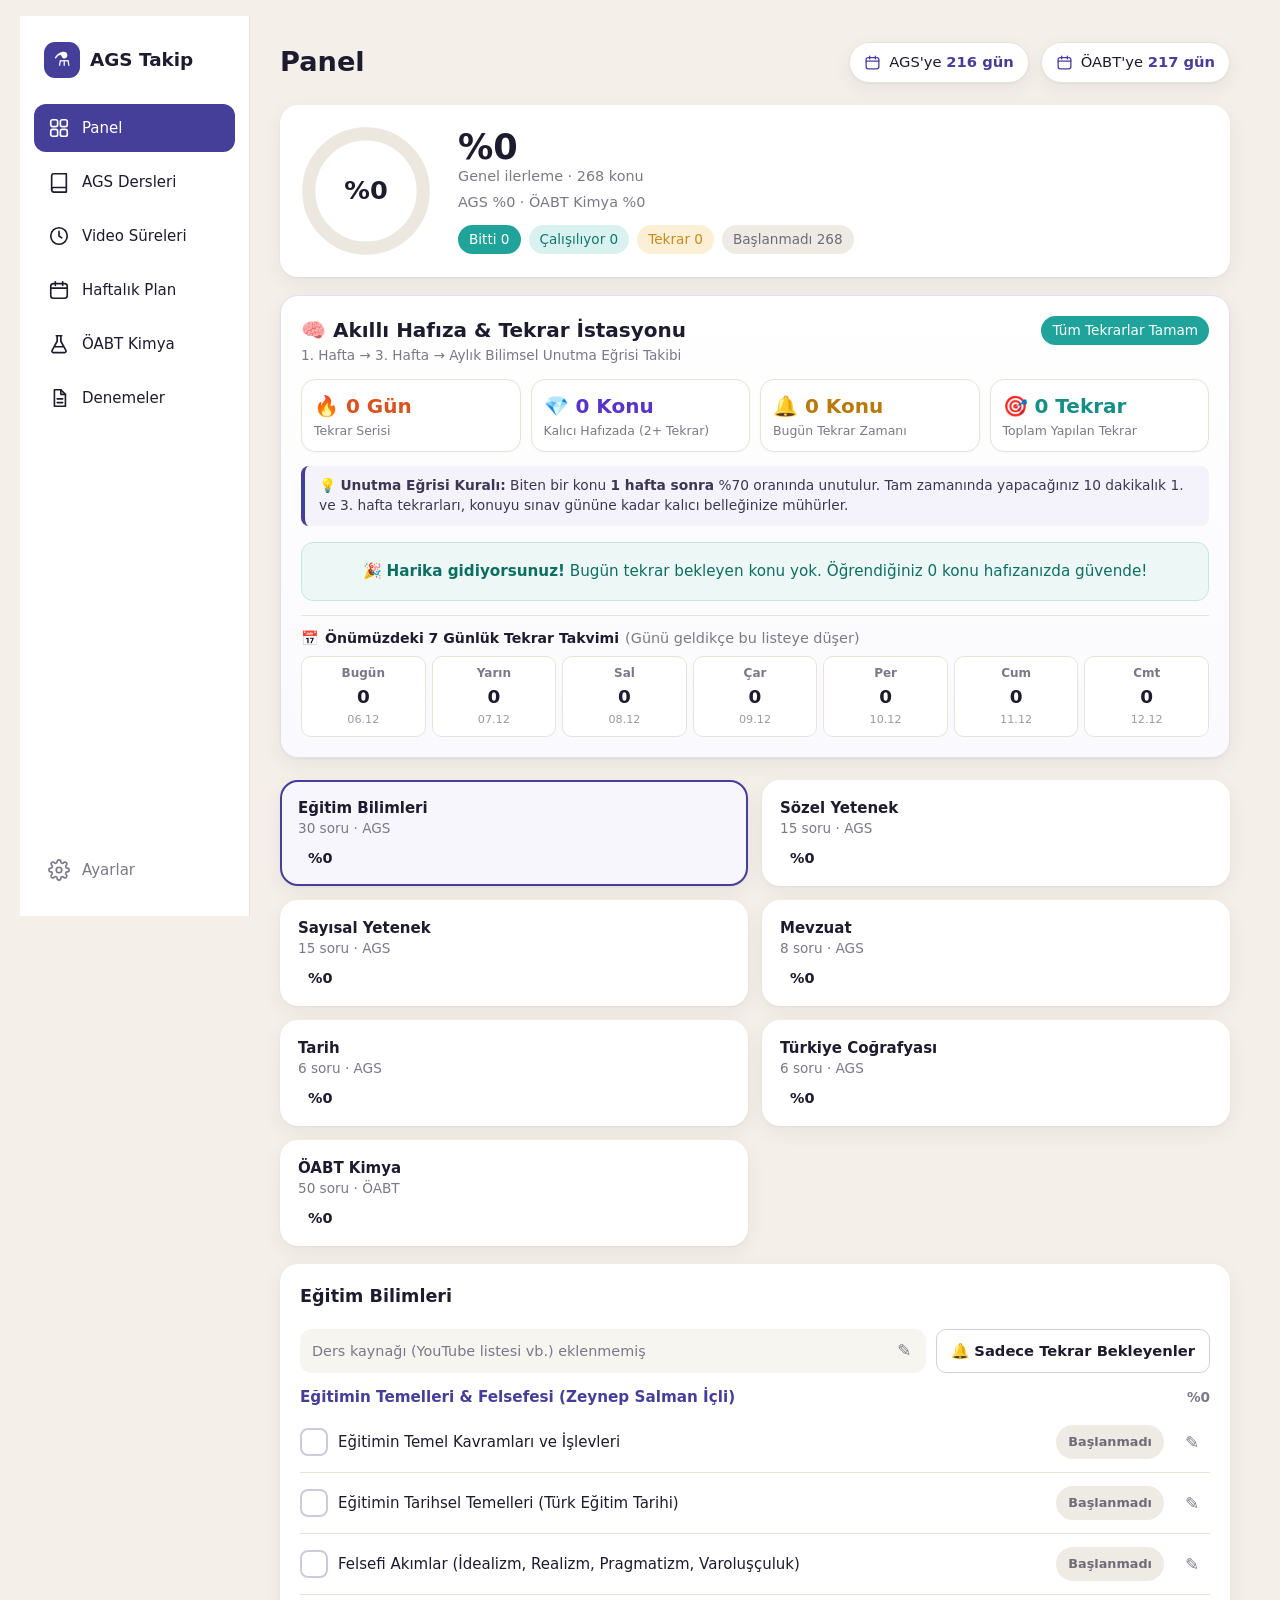
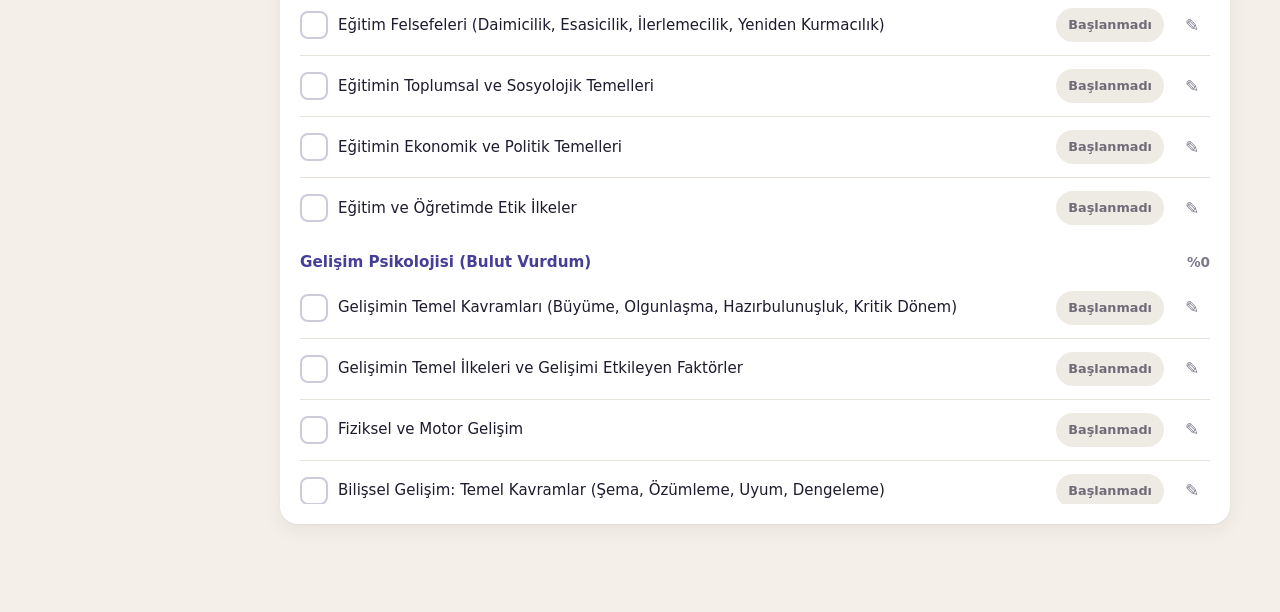
==== ags-takip-tek-dosya.html @ 36309773 "AGS & OABT Kimya Takip PWA v1.0" ====
﻿<!DOCTYPE html>
<html lang="tr">
<head>
  <meta charset="UTF-8">
  <meta name="viewport" content="width=device-width, initial-scale=1">
  <meta name="theme-color" content="#0c1017">
  <meta name="apple-mobile-web-app-capable" content="yes">
  <meta name="apple-mobile-web-app-status-bar-style" content="black-translucent">
  <meta name="apple-mobile-web-app-title" content="AGS Takip">
  <title>AGS &amp; ÖABT Kimya Takip</title>
  <link rel="manifest" href="manifest.json">
  <link rel="icon" type="image/png" sizes="192x192" href="icon-192.png">
  <link rel="apple-touch-icon" href="icon-192.png">
  <style>
:root {
  --bg: #f4efe8;
  --card: #ffffff;
  --ink: #1d1b2e;
  --muted: #7b7889;
  --line: #e8e3da;
  --indigo: #463f9a;
  --indigo-soft: #ecebf8;
  --teal: #1fa39a;
  --teal-soft: #d9f2ef;
  --amber: #c98a1b;
  --amber-soft: #fbefd5;
  --rose: #c2485a;
  --rose-soft: #f9e1e5;
  --radius: 18px;
  --shadow: 0 1px 2px rgba(40, 30, 60, .05), 0 6px 20px rgba(40, 30, 60, .06);
}

* { box-sizing: border-box; -webkit-tap-highlight-color: transparent; }
html, body { margin: 0; height: 100%; }
body {
  font-family: "Segoe UI", system-ui, -apple-system, Roboto, sans-serif;
  background: var(--bg);
  color: var(--ink);
  font-size: 16px;
  line-height: 1.4;
}
button, input, select, textarea { font: inherit; color: inherit; }
button { cursor: pointer; }
h1, h2, h3 { margin: 0; }
.muted { color: var(--muted); font-size: .9rem; }
.spacer { flex: 1; }

/* ---------- Yerleşim ---------- */
.app { display: grid; grid-template-columns: 230px minmax(0, 1fr); min-height: 100%; }
.sidebar {
  background: var(--card);
  border-right: 1px solid var(--line);
  padding: 22px 14px;
  display: flex; flex-direction: column; gap: 6px;
  position: sticky; top: 0; height: 100vh;
}
.logo { display: flex; align-items: center; gap: 10px; padding: 4px 10px 20px; font-weight: 700; font-size: 1.15rem; }
.logo-mark { width: 36px; height: 36px; display: grid; place-items: center; border-radius: 11px; background: var(--indigo); color: #fff; font-size: 1.2rem; }
#nav { display: flex; flex-direction: column; gap: 6px; flex: 1; }
.nav-item {
  display: flex; align-items: center; gap: 12px;
  min-height: 48px; padding: 0 14px;
  border: 0; border-radius: 12px; background: transparent;
  font-weight: 500; text-align: left; width: 100%;
}
.nav-item .ni { width: 22px; height: 22px; display: inline-flex; }
.nav-item svg { width: 22px; height: 22px; }
.nav-item:hover { background: #f5f3ee; }
.nav-item.active { background: var(--indigo); color: #fff; }
.settings-btn { color: var(--muted); }

main { padding: 26px 30px 40px; min-width: 0; }

.head { display: flex; align-items: center; gap: 12px; flex-wrap: wrap; margin-bottom: 22px; }
.head h1 { font-size: 1.7rem; flex: 1; min-width: 160px; }
.chip {
  display: inline-flex; align-items: center; gap: 8px;
  padding: 9px 14px; border-radius: 999px;
  background: var(--card); border: 1px solid var(--line);
  box-shadow: var(--shadow); font-size: .92rem; font-weight: 500;
}
.chip svg { width: 17px; height: 17px; color: var(--indigo); }
.chip b { color: var(--indigo); }
.chip small { color: var(--muted); font-weight: 400; }

/* ---------- Kart ve genel ---------- */
.card { background: var(--card); border-radius: var(--radius); box-shadow: var(--shadow); padding: 20px; }
.card h2 { font-size: 1.1rem; }
.bar { height: 9px; background: #ece8e0; border-radius: 99px; overflow: hidden; flex: 1; }
.bar > i { display: block; height: 100%; background: var(--teal); border-radius: 99px; transition: width .35s; }
.bar.indigo > i { background: var(--indigo); }

/* ---------- Panel ---------- */
.panel-grid { display: grid; grid-template-columns: minmax(0, 1.5fr) minmax(320px, 1fr); gap: 20px; align-items: start; }
.overall { display: flex; align-items: center; gap: 26px; flex-wrap: wrap; margin-bottom: 18px; }
.ring { position: relative; width: 132px; height: 132px; flex: none; }
.ring svg { width: 100%; height: 100%; transform: rotate(-90deg); }
.ring .t { position: absolute; inset: 0; display: grid; place-items: center; font-size: 1.6rem; font-weight: 700; }
.overall-info { flex: 1; min-width: 200px; }
.overall-info .big { font-size: 2.2rem; font-weight: 700; line-height: 1.1; }
.stats { display: flex; gap: 8px; flex-wrap: wrap; margin-top: 12px; }
.stat { padding: 5px 11px; border-radius: 99px; font-size: .85rem; font-weight: 500; }

.courses { display: grid; grid-template-columns: repeat(auto-fill, minmax(200px, 1fr)); gap: 14px; }
.course {
  text-align: left; border: 2px solid transparent; background: var(--card);
  border-radius: var(--radius); box-shadow: var(--shadow); padding: 16px; min-height: 92px;
  display: flex; flex-direction: column; gap: 10px;
}
.course.active { border-color: var(--indigo); background: #f7f6fd; }
.course .ct { font-weight: 600; }
.course .cs { color: var(--muted); font-size: .85rem; font-weight: 400; }
.course .pr { display: flex; align-items: center; gap: 10px; font-size: .9rem; font-weight: 600; }
.course.oabt .bar > i { background: var(--indigo); }

.side { position: sticky; top: 20px; max-height: calc(100vh - 40px); display: flex; flex-direction: column; }
.side .scroll { overflow: auto; margin-top: 10px; }

/* ---------- Konu listesi ---------- */
.group-title {
  display: flex; align-items: center; gap: 10px; margin: 14px 0 4px;
  font-weight: 700; color: var(--indigo); font-size: .95rem;
}
.group-title .gp { margin-left: auto; font-weight: 600; color: var(--muted); font-size: .85rem; }
.konular { list-style: none; margin: 0; padding: 0; }
.konu { border-bottom: 1px solid var(--line); padding: 4px 0; }
.konu:last-child { border-bottom: 0; }
.konu .r { display: flex; align-items: center; gap: 10px; min-height: 52px; }
.konu .kad { flex: 1; min-width: 0; font-weight: 500; }
.konu.done .kad { color: var(--muted); text-decoration: line-through; text-decoration-color: #c9c4d6; }
.chk {
  width: 28px; height: 28px; flex: none; border-radius: 8px;
  border: 2px solid #cfc9dc; background: #fff; color: #fff;
  display: grid; place-items: center; padding: 0; font-size: 1rem; line-height: 1;
}
.chk.on { background: var(--indigo); border-color: var(--indigo); }
.pill {
  border: 0; border-radius: 99px; padding: 7px 12px; font-size: .8rem; font-weight: 600;
  min-height: 34px; white-space: nowrap;
}
.s0 { background: #eeebe5; color: #6f6b78; }
.s1 { background: var(--teal-soft); color: #11776f; }
.s2 { background: var(--teal); color: #fff; }
.s3 { background: var(--amber-soft); color: var(--amber); }
.ico { border: 0; background: transparent; width: 36px; height: 36px; border-radius: 10px; color: var(--muted); font-size: 1.05rem; flex: none; }
.ico:hover, .ico.has { background: var(--indigo-soft); color: var(--indigo); }
.note { width: 100%; margin: 0 0 8px; min-height: 70px; padding: 10px 12px; border: 1px solid var(--line); border-radius: 12px; background: #fcfbf9; resize: vertical; }

.add-form { display: flex; gap: 8px; margin-top: 12px; }
.add-form input, .field input, .form input, .form select, .plan-add input {
  flex: 1; min-height: 44px; padding: 0 12px; border: 1px solid var(--line);
  border-radius: 12px; background: #fff; min-width: 0;
}

/* ---------- Butonlar ---------- */
.btn {
  min-height: 44px; padding: 0 18px; border-radius: 12px; border: 1px solid var(--line);
  background: #fff; font-weight: 600; display: inline-flex; align-items: center; justify-content: center;
}
.btn-primary { background: var(--indigo); border-color: var(--indigo); color: #fff; }
.btn-ghost { background: transparent; }
.btn-danger { color: var(--rose); border-color: var(--rose-soft); background: var(--rose-soft); }

/* ---------- Sekmeler ---------- */
.tabs { display: flex; gap: 8px; flex-wrap: wrap; margin-bottom: 18px; }
.tab {
  border: 1px solid var(--line); background: var(--card); border-radius: 99px;
  padding: 0 16px; min-height: 44px; font-weight: 600; display: inline-flex; align-items: center; gap: 8px;
}
.tab.active { background: var(--indigo); color: #fff; border-color: var(--indigo); }
.tab small { opacity: .75; font-weight: 500; }

.list-head { display: flex; align-items: center; gap: 16px; margin-bottom: 4px; flex-wrap: wrap; }
.list-head .bar { max-width: 260px; }

/* ---------- Denemeler ---------- */
.two { display: grid; grid-template-columns: minmax(280px, 380px) minmax(0, 1fr); gap: 20px; align-items: start; }
.form { display: flex; flex-direction: column; gap: 10px; }
.form label, .field { display: flex; flex-direction: column; gap: 5px; font-size: .88rem; font-weight: 600; color: #4a4659; }
.form .g3 { display: grid; grid-template-columns: repeat(3, 1fr); gap: 8px; }
.form .hint { font-size: .85rem; color: var(--muted); font-weight: 500; }
.kpis { display: grid; grid-template-columns: repeat(3, 1fr); gap: 12px; margin-bottom: 16px; }
.kpi { background: #f7f5f0; border-radius: 14px; padding: 12px 14px; }
.kpi b { display: block; font-size: 1.5rem; }
.kpi span { color: var(--muted); font-size: .82rem; }
.chart { width: 100%; height: auto; display: block; }
.tbl { width: 100%; border-collapse: collapse; margin-top: 8px; font-size: .92rem; }
.tbl th { text-align: left; color: var(--muted); font-weight: 600; font-size: .8rem; padding: 8px 6px; }
.tbl td { padding: 10px 6px; border-top: 1px solid var(--line); }
.badge { padding: 3px 9px; border-radius: 99px; font-size: .78rem; font-weight: 700; }
.badge.ags { background: var(--indigo-soft); color: var(--indigo); }
.badge.oabt { background: var(--teal-soft); color: #11776f; }
.empty { color: var(--muted); padding: 22px 0; text-align: center; }

/* ---------- Haftalık plan ---------- */
.week { display: grid; grid-template-columns: repeat(auto-fill, minmax(230px, 1fr)); gap: 14px; }
.day { display: flex; flex-direction: column; gap: 8px; min-height: 220px; }
.day.today { outline: 2px solid var(--indigo); }
.day h3 { font-size: 1rem; display: flex; align-items: center; gap: 8px; }
.day h3 small { color: var(--indigo); font-weight: 600; }
.task { display: flex; align-items: center; gap: 8px; padding: 6px 0; border-bottom: 1px solid var(--line); }
.task span { flex: 1; font-size: .93rem; min-width: 0; overflow-wrap: anywhere; }
.task.done span { color: var(--muted); text-decoration: line-through; }
.plan-add { display: flex; gap: 6px; margin-top: auto; }
.plan-add .btn { padding: 0 14px; }

/* ---------- Ayar penceresi ve bildirim ---------- */
dialog { border: 0; border-radius: 20px; padding: 24px; width: min(480px, 92vw); box-shadow: 0 20px 60px rgba(0, 0, 0, .25); }
dialog::backdrop { background: rgba(30, 25, 50, .45); }
dialog h2 { margin-bottom: 4px; }
dialog hr { border: 0; border-top: 1px solid var(--line); margin: 16px 0; }
dialog .field { margin-top: 12px; }
.row { display: flex; gap: 10px; flex-wrap: wrap; align-items: center; }
.toast { position: fixed; bottom: 24px; left: 50%; transform: translateX(-50%); background: var(--ink); color: #fff; padding: 12px 20px; border-radius: 12px; z-index: 50; }

/* ---------- Dar ekran / dikey tablet ---------- */
@media (max-width: 1100px) {
  .panel-grid { grid-template-columns: minmax(0, 1fr); }
  .side { position: static; max-height: none; }
  .two { grid-template-columns: minmax(0, 1fr); }
}
@media (max-width: 820px) {
  .app { grid-template-columns: minmax(0, 1fr); padding-bottom: 76px; }
  .sidebar {
    position: fixed; z-index: 20; inset: auto 0 0 0; height: auto; flex-direction: row;
    padding: 6px 8px; border-right: 0; border-top: 1px solid var(--line);
  }
  .logo { display: none; }
  #nav { flex-direction: row; justify-content: space-around; gap: 2px; }
  .nav-item { flex-direction: column; gap: 2px; min-height: 56px; padding: 6px 4px; font-size: .72rem; justify-content: center; text-align: center; }
  .settings-btn { width: auto; min-width: 64px; }
  main { padding: 18px 16px 30px; }
}
@media print {
  .sidebar, .settings-btn, .add-form, .plan-add, .ico { display: none !important; }
  .app { display: block; }
  body { background: #fff; }
}

/* ---------- Video linki, tekrar kartı, rozet ---------- */
.kad .sub { display: block; font-size: .78rem; font-weight: 500; color: var(--amber); margin-top: 1px; }
.konu.done .kad .sub { text-decoration: none; }
a.ico { display: inline-grid; place-items: center; text-decoration: none; }
a.ico.play { background: var(--rose-soft); color: var(--rose); font-size: .9rem; }
.linkin { width: 100%; min-height: 44px; margin: 0 0 8px; padding: 0 12px; border: 1px solid var(--line); border-radius: 12px; background: #fcfbf9; }
.kaynak { display: flex; align-items: center; gap: 8px; margin: 10px 0 2px; padding: 4px 4px 4px 12px; background: #f7f5f0; border-radius: 12px; }
.kaynak .muted, .kaynak .klink { flex: 1; min-width: 0; overflow: hidden; text-overflow: ellipsis; white-space: nowrap; }
.klink { color: var(--indigo); font-weight: 600; text-decoration: none; font-size: .92rem; }
.tekrar { margin-bottom: 18px; }
.tekrar .list-head { margin-bottom: 0; }
.tekrar .list-head h2 { flex: 1; }
.trow { display: flex; align-items: center; gap: 8px; padding: 10px 0; border-top: 1px solid var(--line); margin-top: 10px; flex-wrap: wrap; }
.tinfo { flex: 1; min-width: 180px; display: flex; flex-direction: column; }
.rozet { margin-left: auto; min-width: 22px; height: 22px; padding: 0 6px; display: inline-grid; place-items: center; border-radius: 99px; background: var(--amber); color: #fff; font-size: .75rem; font-weight: 700; }
.nav-item.active .rozet { background: #fff; color: var(--indigo); }
@media (max-width: 820px) { .rozet { position: absolute; margin: -28px 0 0 22px; } .nav-item { position: relative; } }

/* ---------- Akıllı Hafıza & Tekrar İstasyonu Stilleri ---------- */
.tekrar-istasyonu {
  margin-bottom: 22px;
  border: 1px solid #e2ddf2;
  background: linear-gradient(180deg, #ffffff 0%, #faf9fd 100%);
}
.ti-head { display: flex; align-items: flex-start; justify-content: space-between; gap: 12px; margin-bottom: 14px; flex-wrap: wrap; }
.ti-title h2 { font-size: 1.25rem; font-weight: 700; color: var(--ink); }
.ti-title .muted { font-size: .85rem; margin-top: 2px; display: block; }

.ti-kpis { display: grid; grid-template-columns: repeat(auto-fit, minmax(130px, 1fr)); gap: 10px; margin-bottom: 14px; }
.ti-kpi {
  background: #ffffff;
  border: 1px solid var(--line);
  border-radius: 14px;
  padding: 12px;
  display: flex; flex-direction: column; gap: 2px;
  box-shadow: 0 1px 3px rgba(0,0,0,.03);
}
.ti-kpi b { font-size: 1.25rem; }
.ti-kpi span { font-size: .78rem; color: var(--muted); font-weight: 500; }
.ti-kpi.fire b { color: #d9531e; }
.ti-kpi.gem b { color: #5833c9; }
.ti-kpi.bell b { color: #b87a0b; }
.ti-kpi.target b { color: #158f86; }

.ti-ipucu {
  background: #f4f2fa;
  border-left: 4px solid var(--indigo);
  padding: 10px 14px;
  border-radius: 8px;
  font-size: .86rem;
  color: #3d3754;
  line-height: 1.45;
  margin-bottom: 16px;
}

.ti-empty {
  padding: 18px 16px;
  background: #edf8f6;
  border: 1px solid #c2e8e3;
  border-radius: 12px;
  color: #0d6e64;
  font-size: .95rem;
  text-align: center;
  margin-bottom: 14px;
}

.ti-list { display: flex; flex-direction: column; gap: 8px; margin-bottom: 16px; }
.ti-item {
  display: flex; align-items: center; justify-content: space-between; gap: 14px;
  padding: 12px 14px;
  background: #fff;
  border: 1px solid #f0e6dc;
  border-left: 4px solid var(--amber);
  border-radius: 12px;
  box-shadow: 0 1px 2px rgba(0,0,0,.04);
  flex-wrap: wrap;
}
.ti-item-info { flex: 1; min-width: 200px; display: flex; flex-direction: column; gap: 3px; }
.ti-item-badge { font-size: .78rem; font-weight: 700; color: var(--amber); text-transform: uppercase; letter-spacing: .3px; }
.ti-item-name { font-size: .96rem; font-weight: 600; color: var(--ink); }
.gecikme { color: var(--rose); font-weight: 700; }
.ti-item-actions { display: flex; align-items: center; gap: 8px; }
.btn-tekrar { background: #1fa39a; border-color: #1fa39a; color: #fff; font-size: .88rem; min-height: 40px; padding: 0 16px; }
.btn-tekrar:hover { background: #178981; }

.ti-takvim-wrap { margin-top: 10px; padding-top: 12px; border-top: 1px solid var(--line); }
.ti-takvim-title { font-size: .88rem; margin-bottom: 8px; display: flex; align-items: center; gap: 6px; }
.ti-takvim { display: grid; grid-template-columns: repeat(7, 1fr); gap: 6px; }
.ti-gun {
  background: #fff; border: 1px solid var(--line); border-radius: 10px;
  padding: 8px 4px; text-align: center;
  display: flex; flex-direction: column; gap: 2px;
}
.ti-gun.has-tekrar { border-color: var(--amber); background: #fdfaf3; }
.ti-gun .g-lbl { font-size: .75rem; font-weight: 600; color: var(--muted); }
.ti-gun .g-num { font-size: 1.15rem; color: var(--ink); }
.ti-gun.has-tekrar .g-num { color: var(--amber); font-weight: 700; }
.ti-gun .g-dt { font-size: .7rem; color: #9c97a8; }

/* Filtre ve Ders Kaynak Barı */
.kaynak-bar { display: flex; align-items: center; justify-content: space-between; gap: 10px; margin: 10px 0 6px; flex-wrap: wrap; }
.kaynak-bar .kaynak { margin: 0; flex: 1; min-width: 220px; }
.btn-filter {
  min-height: 40px; padding: 0 14px; font-size: .82rem; font-weight: 600;
  border-radius: 10px; border: 1px solid #d4cde2; background: #fff; color: var(--ink);
}
.btn-filter.active { background: var(--indigo); border-color: var(--indigo); color: #fff; }

/* Konu Satırında Alarm ve Hızlı Tekrar */
.konu.tekrar-alarm {
  background: #fdfbf5;
  border-left: 3px solid var(--amber);
  padding-left: 8px;
  border-radius: 6px;
}
.chk.chk-alarm { border-color: var(--amber); color: var(--amber); font-weight: 700; }
.sub.alarm { color: #c9541a !important; font-weight: 600 !important; }
.btn-tekrar-hizli {
  min-height: 32px; padding: 0 10px; font-size: .78rem; font-weight: 700;
  background: #1fa39a; border-color: #1fa39a; color: #fff; border-radius: 8px;
  margin-right: 4px; flex: none;
}
.btn-tekrar-hizli:hover { background: #16827b; }

/* ================= Video Süreleri ve Analiz Sayfası ================= */
.sure-hero {
  background: linear-gradient(135deg, #ffffff 0%, #f7f5fe 100%);
  border: 1px solid #dfd9f2;
  margin-bottom: 20px;
  display: flex;
  flex-direction: column;
  gap: 16px;
}
.sure-hero-badge {
  display: inline-flex;
  align-items: center;
  font-size: .8rem;
  font-weight: 700;
  color: var(--indigo);
  background: var(--indigo-soft);
  padding: 4px 12px;
  border-radius: 99px;
  letter-spacing: .4px;
  margin-bottom: 6px;
}
.sure-hero h2 { font-size: 1.35rem; color: var(--ink); margin: 0 0 4px; }
.sure-ctrl-bar {
  display: flex;
  gap: 24px;
  flex-wrap: wrap;
  padding-top: 14px;
  border-top: 1px solid var(--line);
}
.ctrl-group { display: flex; flex-direction: column; gap: 8px; }
.ctrl-label { font-size: .84rem; font-weight: 700; color: var(--muted); text-transform: uppercase; letter-spacing: .4px; }
.chips-row { display: flex; gap: 6px; flex-wrap: wrap; }
.chip-btn {
  min-height: 40px;
  padding: 6px 14px;
  border-radius: 10px;
  border: 1px solid #dcd7e6;
  background: #fff;
  color: var(--ink);
  font-size: .88rem;
  font-weight: 600;
  transition: all .15s ease;
}
.chip-btn:hover { background: #f7f6fd; border-color: var(--indigo); }
.chip-btn.active {
  background: var(--indigo);
  color: #fff;
  border-color: var(--indigo);
  box-shadow: 0 2px 8px rgba(70, 63, 154, .25);
}

.sure-tabs { display: flex; gap: 8px; margin-bottom: 18px; flex-wrap: wrap; }
.tab-btn {
  min-height: 44px;
  padding: 8px 18px;
  border-radius: 12px;
  border: 1px solid #ded9e8;
  background: #fff;
  color: var(--ink);
  font-size: .92rem;
  font-weight: 600;
}
.tab-btn:hover { background: #faf8fe; }
.tab-btn.active { background: var(--indigo); color: #fff; border-color: var(--indigo); }

.sure-kpi-grid {
  display: grid;
  grid-template-columns: repeat(auto-fit, minmax(150px, 1fr));
  gap: 12px;
  margin-bottom: 22px;
}
.sure-kpi {
  background: #fff;
  border: 1px solid var(--line);
  border-radius: var(--radius);
  padding: 14px 16px;
  box-shadow: var(--shadow);
  display: flex;
  flex-direction: column;
  gap: 3px;
}
.sure-kpi .sk-val { font-size: 1.45rem; font-weight: 800; color: var(--ink); line-height: 1.1; }
.sure-kpi .sk-val small { font-size: .85rem; font-weight: 500; color: var(--muted); }
.sure-kpi .sk-lbl { font-size: .78rem; font-weight: 700; color: var(--muted); text-transform: uppercase; letter-spacing: .3px; }
.sure-kpi .sk-sub { font-size: .75rem; color: #9c97a8; }
.sure-kpi.highlight { background: #f6f4fd; border: 1.5px solid var(--indigo); }
.sure-kpi.highlight .sk-val { color: var(--indigo); }
.sure-kpi.success { background: #eef8f6; border: 1.5px solid var(--teal); }
.sure-kpi.success .sk-val { color: var(--teal); }

.sure-roadmap { margin-bottom: 22px; }
.rm-head { margin-bottom: 12px; }
.rm-head h3 { font-size: 1.05rem; margin-bottom: 4px; }
.rm-flow {
  display: flex;
  align-items: center;
  gap: 6px;
  overflow-x: auto;
  padding: 6px 2px 12px;
  -webkit-overflow-scrolling: touch;
}
.rm-step {
  min-width: 125px;
  background: #faf8f5;
  border: 1px solid #e5dfd5;
  border-radius: 12px;
  padding: 10px 10px;
  text-align: center;
  display: flex;
  flex-direction: column;
  gap: 2px;
  flex: none;
}
.rm-step.highlight { border-color: var(--indigo); background: #f3f0fb; }
.rm-num { font-size: .75rem; font-weight: 800; color: var(--indigo); }
.rm-step b { font-size: .82rem; color: var(--ink); white-space: nowrap; overflow: hidden; text-overflow: ellipsis; }
.rm-step small { font-size: .72rem; color: var(--muted); }
.rm-arrow { color: #a49fb1; font-weight: 700; font-size: 1rem; flex: none; }

.sure-cards-header { margin-bottom: 12px; }
.sure-cards-header h3 { font-size: 1.15rem; margin-bottom: 2px; }
.sure-cards-grid {
  display: grid;
  grid-template-columns: repeat(auto-fill, minmax(340px, 1fr));
  gap: 16px;
  margin-bottom: 22px;
}
.sure-card {
  display: flex;
  flex-direction: column;
  gap: 12px;
  border: 1px solid var(--line);
  transition: transform .15s, box-shadow .15s;
}
.sure-card:hover { transform: translateY(-2px); box-shadow: 0 8px 24px rgba(40,30,60,.09); }
.sc-head { display: flex; align-items: flex-start; gap: 10px; }
.sc-sira {
  width: 34px; height: 34px; border-radius: 10px;
  background: var(--indigo-soft); color: var(--indigo);
  font-weight: 800; font-size: .95rem;
  display: grid; place-items: center; flex: none;
}
.sc-title-wrap { flex: 1; min-width: 0; }
.sc-title { font-weight: 700; font-size: 1.02rem; color: var(--ink); line-height: 1.25; }
.sc-hoca { font-size: .84rem; color: var(--muted); margin-top: 2px; }
.sc-soru-badge {
  font-size: .78rem; font-weight: 700;
  color: var(--amber); background: var(--amber-soft);
  padding: 4px 10px; border-radius: 99px;
  white-space: nowrap; flex: none;
}
.sc-metrics {
  display: grid;
  grid-template-columns: repeat(4, 1fr);
  gap: 6px;
  background: #f8f6f2;
  padding: 10px 8px;
  border-radius: 12px;
}
.sc-metric {
  display: flex;
  flex-direction: column;
  text-align: center;
  gap: 2px;
}
.sc-metric .sm-lbl { font-size: .7rem; font-weight: 600; color: var(--muted); }
.sc-metric .sm-val { font-size: .9rem; color: var(--ink); font-weight: 600; }
.sc-metric.highlight {
  background: #fff;
  border-radius: 8px;
  box-shadow: 0 1px 3px rgba(0,0,0,.06);
  padding: 3px 2px;
}
.sc-metric.highlight .sm-val { color: var(--indigo); font-weight: 800; }
.sc-metric .sm-sub { font-size: .68rem; color: #9c97a8; }

.sc-desc { font-size: .88rem; color: #433e54; line-height: 1.4; }
.sc-tavsiye {
  font-size: .84rem;
  color: #1a6452;
  background: #edf8f4;
  border-left: 3px solid var(--teal);
  padding: 8px 12px;
  border-radius: 8px;
  line-height: 1.35;
}
.sc-footer { display: flex; align-items: center; margin-top: auto; padding-top: 4px; }
.btn-plan-ekle {
  min-height: 38px;
  padding: 0 14px;
  font-size: .84rem;
  font-weight: 600;
  border-radius: 10px;
}

.sure-info-card {
  display: flex;
  align-items: center;
  gap: 14px;
  background: #fdfaf3;
  border: 1.5px dashed var(--amber);
  margin-top: 14px;
}
.sure-info-card.active-cta {
  background: linear-gradient(135deg, #f7f4fd 0%, #edf8f6 100%);
  border: 1.5px solid var(--indigo);
  flex-wrap: wrap;
}
.sic-icon { font-size: 2rem; flex: none; }
.sic-content { flex: 1; min-width: 240px; }
.sic-content b { font-size: .95rem; color: var(--ink); display: block; margin-bottom: 2px; }
.sic-content p { margin: 0; font-size: .88rem; }
.btn-cta-go {
  min-height: 44px;
  padding: 0 20px;
  font-weight: 700;
  font-size: .92rem;
  box-shadow: 0 4px 14px rgba(70, 63, 154, .3);
}

/* ================= Akıllı Haftalık Plan ve Dağıtıcı ================= */
.plan-header-card {
  margin-bottom: 20px;
  display: flex;
  align-items: center;
  justify-content: space-between;
  gap: 18px;
  flex-wrap: wrap;
}
.ph-info { flex: 1; min-width: 260px; display: flex; flex-direction: column; gap: 8px; }
.ph-title-row { display: flex; align-items: center; gap: 12px; }
.ph-title-row h2 { font-size: 1.3rem; margin: 0; color: var(--ink); }
.ph-badge {
  font-size: .82rem; font-weight: 700;
  color: var(--indigo); background: var(--indigo-soft);
  padding: 4px 12px; border-radius: 99px;
}
.ph-progress-row { display: flex; align-items: center; gap: 12px; }
.ph-stats { font-size: .85rem; font-weight: 600; color: var(--muted); white-space: nowrap; }
.ph-actions { display: flex; align-items: center; gap: 8px; flex-wrap: wrap; }
.btn-wizard-toggle {
  min-height: 44px;
  padding: 0 18px;
  font-weight: 700;
  font-size: .92rem;
  background: var(--indigo);
  color: #fff;
  border-radius: 12px;
  border: 1px solid var(--indigo);
  box-shadow: 0 3px 10px rgba(70, 63, 154, .25);
}
.btn-wizard-toggle:hover { background: #3c3588; }
.btn-wizard-toggle.active { background: #322b72; border-color: #322b72; }

/* Sihirbaz Kartı */
.wizard-card {
  background: linear-gradient(135deg, #ffffff 0%, #f9f8fe 100%);
  border: 1.5px solid #d4cbf2;
  box-shadow: 0 8px 24px rgba(70, 63, 154, .1);
  margin-bottom: 22px;
  display: flex;
  flex-direction: column;
  gap: 16px;
  animation: fadeIn .2s ease-out;
}
@keyframes fadeIn { from { opacity: 0; transform: translateY(-6px); } to { opacity: 1; transform: translateY(0); } }

.wiz-header { display: flex; flex-direction: column; gap: 4px; }
.wiz-badge {
  display: inline-flex; align-items: center;
  font-size: .78rem; font-weight: 800;
  color: var(--indigo); background: var(--indigo-soft);
  padding: 3px 10px; border-radius: 99px;
  width: fit-content; letter-spacing: .4px;
}
.wiz-header h3 { font-size: 1.25rem; margin: 2px 0 0; color: var(--ink); }

.wiz-section { display: flex; flex-direction: column; gap: 10px; padding-top: 10px; border-top: 1px solid var(--line); }
.wiz-step-lbl { font-size: .88rem; font-weight: 700; color: var(--ink); }
.wiz-chips { display: flex; gap: 8px; flex-wrap: wrap; }
.chip-sm { font-size: .82rem; padding: 5px 12px; min-height: 36px; }

.wiz-sub-box {
  background: #fdfdfd; border: 1px solid #e2dcee; border-radius: 12px;
  padding: 12px; display: flex; flex-direction: column; gap: 8px;
}
.wiz-sub-lbl { font-size: .8rem; font-weight: 700; color: var(--muted); }
.wiz-ders-list { display: flex; gap: 6px; flex-wrap: wrap; }

.wiz-presets { display: flex; gap: 6px; align-items: center; flex-wrap: wrap; margin-bottom: 4px; }
.btn-preset {
  min-height: 34px; padding: 0 12px; font-size: .8rem; font-weight: 600;
  border-radius: 8px; border: 1px solid #d8d3e2; background: #fff;
}
.btn-preset:hover { background: #f5f2fb; border-color: var(--indigo); }

.wiz-days-grid {
  display: grid;
  grid-template-columns: repeat(7, 1fr);
  gap: 8px;
}
@media (max-width: 900px) {
  .wiz-days-grid { grid-template-columns: repeat(auto-fit, minmax(110px, 1fr)); }
}
.wiz-day-item {
  background: #fff;
  border: 1px solid var(--line);
  border-radius: 12px;
  padding: 10px 6px;
  text-align: center;
  display: flex;
  flex-direction: column;
  align-items: center;
  gap: 4px;
}
.wiz-day-item.is-rest { background: #fbfaf8; border-style: dashed; }
.wdi-name { font-size: .78rem; font-weight: 700; color: var(--muted); }
.wdi-val { font-size: .95rem; font-weight: 800; color: var(--ink); margin: 2px 0; }
.wiz-day-item.is-rest .wdi-val { color: var(--amber); }
.wdi-stepper { display: flex; gap: 6px; }
.btn-step {
  width: 28px; height: 28px;
  border-radius: 8px;
  border: 1px solid #dcd7e6;
  background: #f7f6fa;
  font-size: .95rem; font-weight: 700;
  color: var(--ink);
  display: grid; place-items: center;
  cursor: pointer;
}
.btn-step:hover { background: var(--indigo); color: #fff; border-color: var(--indigo); }

.wiz-footer-box {
  display: flex;
  align-items: center;
  justify-content: space-between;
  gap: 16px;
  padding-top: 14px;
  border-top: 1.5px solid #d8d1ed;
  flex-wrap: wrap;
}
.wfb-summary { display: flex; gap: 14px; flex-wrap: wrap; }
.wfb-kpi {
  background: #fff; border: 1px solid var(--line);
  padding: 8px 14px; border-radius: 10px;
  display: flex; flex-direction: column; gap: 2px;
}
.wfb-kpi b { font-size: 1.15rem; color: var(--ink); }
.wfb-kpi span { font-size: .72rem; font-weight: 600; color: var(--muted); text-transform: uppercase; }
.wfb-kpi.highlight { border-color: var(--indigo); background: #f6f4fd; }
.wfb-kpi.highlight b { color: var(--indigo); }
.btn-generate {
  min-height: 48px;
  padding: 0 24px;
  font-size: .98rem;
  font-weight: 800;
  border-radius: 12px;
  box-shadow: 0 4px 16px rgba(70, 63, 154, .35);
}

/* Gün Kartları İyileştirmeleri */
.day-head { display: flex; align-items: center; justify-content: space-between; margin-bottom: 10px; }
.day-badge { font-size: .75rem; font-weight: 700; color: var(--muted); }
.today-tag {
  font-size: .7rem; font-weight: 700;
  color: var(--teal); background: var(--teal-soft);
  padding: 2px 7px; border-radius: 99px; margin-left: 4px;
}
.day-empty {
  padding: 18px 0; text-align: center; font-size: .85rem; font-style: italic;
}
.task-list { display: flex; flex-direction: column; gap: 6px; margin-bottom: 12px; }
.task {
  display: flex; align-items: flex-start; gap: 8px;
  padding: 8px 10px; border-radius: 10px;
  background: #faf8f5; border: 1px solid #ebe6dd;
}
.task.done { background: #f0f7f4; border-color: #d1ebe3; opacity: .75; }
.task.task-rest { background: #fcf9f2; border-color: #edd9b2; }
.task-text { flex: 1; font-size: .88rem; line-height: 1.35; color: var(--ink); word-break: break-word; }
.task.done .task-text { text-decoration: line-through; color: var(--muted); }
.btn-add-sm { min-height: 36px; padding: 0 12px; font-weight: 700; }

/* Tekrar Görevleri Vurgusu */
.task.task-repeat {
  background: linear-gradient(135deg, #f0fdf4 0%, #ecfdf5 100%);
  border: 1.5px solid #86efac;
  box-shadow: 0 1px 4px rgba(22, 101, 52, .08);
}
.task.task-repeat .task-text {
  font-weight: 700;
  color: #166534;
}
.ph-repeat-badge {
  font-size: .75rem; font-weight: 700; color: #166534;
  background: #dcfce7; border: 1px solid #86efac; padding: 2px 8px;
  border-radius: 99px;
}

/* Sihirbaz & Projeksiyon Eklemeleri */
.wdi-toggle {
  background: #f1f0f5; border: 1px solid #dcd7e6; color: var(--muted);
  font-size: .8rem; font-weight: 700; border-radius: 8px;
  padding: 4px 8px; cursor: pointer; transition: all .15s ease;
}
.wdi-toggle.on {
  background: var(--indigo-soft); border-color: var(--indigo); color: var(--indigo);
}
.wiz-row-split { display: grid; grid-template-columns: 1.2fr 1fr; gap: 16px; }
@media (max-width: 768px) { .wiz-row-split { grid-template-columns: 1fr; } }
.wiz-col { display: flex; flex-direction: column; gap: 8px; }

.highlight-box {
  background: #f0fdf4; border: 1.5px solid #86efac; border-radius: 12px;
  padding: 12px 14px;
}

.wiz-proj-grid {
  display: grid; grid-template-columns: repeat(4, 1fr); gap: 10px; margin-top: 4px;
}
@media (max-width: 900px) { .wiz-proj-grid { grid-template-columns: repeat(2, 1fr); } }
.wpg-card {
  background: #fff; border: 1px solid var(--line); border-radius: 12px;
  padding: 10px 12px; display: flex; flex-direction: column; gap: 3px;
}
.wpg-card.highlight { border-color: var(--indigo); background: #f6f4fd; }
.wpg-card.success { border-color: #86efac; background: #f0fdf4; }
.wpg-lbl { font-size: .72rem; font-weight: 700; color: var(--muted); text-transform: uppercase; }
.wpg-val { font-size: 1.05rem; font-weight: 800; color: var(--ink); }
.wpg-card.highlight .wpg-val { color: var(--indigo); }
.wpg-card.success .wpg-val { color: #166534; }
.wpg-sub { font-size: .72rem; color: var(--muted); }

.wiz-dayone-box {
  background: #faf9fd; border: 1px dashed #cfc7ec; border-radius: 10px;
  padding: 10px 12px; margin-top: 10px; display: flex; flex-direction: column; gap: 6px;
}
.wdb-title { font-size: .8rem; font-weight: 700; color: var(--ink); }
.wdb-list { display: flex; flex-wrap: wrap; gap: 6px; }
.wdb-chip {
  font-size: .78rem; font-weight: 600; background: #fff;
  border: 1px solid #d4cbf2; border-radius: 6px; padding: 3px 8px; color: var(--ink);
}
.wdb-chip.repeat-chip {
  background: #ecfdf5; border-color: #86efac; color: #166534; font-weight: 700;
}

/* Plan Görünüm Sekmeleri */
.plan-tab-bar {
  display: flex; gap: 8px; margin-bottom: 14px;
}
.plan-tab-btn {
  min-height: 40px; padding: 0 16px; font-size: .88rem; font-weight: 700;
  border-radius: 10px; border: 1px solid var(--line); background: #fff;
  color: var(--ink); cursor: pointer; transition: all .15s ease;
}
.plan-tab-btn:hover { background: #f6f5fa; }
.plan-tab-btn.active {
  background: var(--indigo); color: #fff; border-color: var(--indigo);
  box-shadow: 0 2px 8px rgba(70, 63, 154, .25);
}

/* Aylık Yol Haritası ve Bitiş Tablosu */
.proj-full-card { display: flex; flex-direction: column; gap: 14px; margin-bottom: 20px; }
.proj-summary-kpis {
  display: grid; grid-template-columns: repeat(5, 1fr); gap: 10px;
}
@media (max-width: 900px) { .proj-summary-kpis { grid-template-columns: repeat(2, 1fr); } }
.psk-item {
  background: #fff; border: 1px solid var(--line); border-radius: 12px;
  padding: 10px 14px; display: flex; flex-direction: column; gap: 2px;
}
.psk-item.highlight { border-color: var(--indigo); background: #f6f4fd; }
.psk-item.highlight .psk-val { color: var(--indigo); }
.psk-item.success { border-color: #86efac; background: #f0fdf4; }
.psk-item.success .psk-val { color: #166534; }
.psk-lbl { font-size: .72rem; font-weight: 700; color: var(--muted); text-transform: uppercase; }
.psk-val { font-size: 1.15rem; font-weight: 800; color: var(--ink); }
.psk-item small { font-size: .72rem; color: var(--muted); }
.proj-weeks-table-wrap { overflow-x: auto; border: 1px solid var(--line); border-radius: 12px; }
.proj-table { width: 100%; border-collapse: collapse; }
.proj-table th, .proj-table td { padding: 10px 12px; text-align: left; border-bottom: 1px solid var(--line); }
.proj-table th { background: #fbfaf8; font-size: .78rem; text-transform: uppercase; color: var(--muted); }
.table-bar { display: flex; align-items: center; gap: 8px; min-width: 140px; }
.table-bar .bar { flex: 1; height: 8px; background: #e5e7eb; border-radius: 99px; overflow: hidden; }
.table-bar .bar i { display: block; height: 100%; background: var(--teal); border-radius: 99px; }
.table-bar span { font-size: .75rem; font-weight: 700; color: var(--muted); white-space: nowrap; }
.status-chip {
  display: inline-block; padding: 2px 8px; border-radius: 99px;
  font-size: .72rem; font-weight: 700; background: #f3f4f6; color: var(--ink);
}
.status-chip.now { background: #e0f2fe; color: #0369a1; border: 1px solid #bae6fd; }
.status-chip.done { background: #dcfce7; color: #166534; border: 1px solid #86efac; }
.proj-motivation-note {
  background: #fdfbf7; border-left: 4px solid var(--amber); border-radius: 0 8px 8px 0;
  padding: 10px 14px; font-size: .84rem; color: var(--ink);
}

/* 12.1" Tablet & Kütüphane Günlük Akış Çizelgesi */
.wiz-routine-card {
  background: #ffffff;
  border: 1.5px solid #dcd5ee;
  border-radius: 14px;
  padding: 14px 16px;
  box-shadow: 0 4px 12px rgba(70, 63, 154, .06);
  display: flex;
  flex-direction: column;
  gap: 12px;
}
.wrc-header {
  display: flex;
  align-items: center;
  justify-content: space-between;
  flex-wrap: wrap;
  gap: 8px;
  border-bottom: 1px solid var(--line);
  padding-bottom: 8px;
}
.wrc-header b { font-size: .92rem; color: var(--ink); }
.wrc-pill {
  font-size: .75rem;
  font-weight: 700;
  color: var(--indigo);
  background: var(--indigo-soft);
  padding: 3px 10px;
  border-radius: 99px;
}
.wrc-timeline {
  display: grid;
  grid-template-columns: repeat(4, 1fr);
  gap: 10px;
}
@media (max-width: 900px) {
  .wrc-timeline { grid-template-columns: repeat(2, 1fr); }
}
@media (max-width: 550px) {
  .wrc-timeline { grid-template-columns: 1fr; }
}
.wrc-step {
  background: #fbfaf8;
  border: 1px solid var(--line);
  border-radius: 10px;
  padding: 10px 12px;
  display: flex;
  flex-direction: column;
  gap: 3px;
  transition: transform .15s ease;
}
.wrc-step:hover { transform: translateY(-2px); }
.wrc-t { font-size: .72rem; font-weight: 800; color: var(--muted); text-transform: uppercase; letter-spacing: .3px; }
.wrc-name { font-size: .88rem; color: var(--ink); }
.wrc-step small { font-size: .74rem; color: var(--muted); }
.wrc-step.study { background: #f8f7fd; border-color: #d9d3f0; }
.wrc-step.study.oabt { background: #f0fdf4; border-color: #bbf7d0; }
.wrc-step.study.repeat { background: #fefce8; border-color: #fef08a; }
.wrc-step.break { background: #fffbeb; border-color: #fde68a; border-style: dashed; }
.wrc-step.lunch { background: #fff7ed; border-color: #fed7aa; border-style: dashed; }
.wrc-step.evening { background: #f5f3ff; border-color: #ddd6fe; }

/* Gün Rutin Molası Hatırlatması */
.day-routine-hint {
  font-size: .74rem;
  font-weight: 600;
  color: #92400e;
  background: #fef3c7;
  border: 1px solid #fde68a;
  border-radius: 6px;
  padding: 4px 8px;
  margin-bottom: 8px;
}

/* Akşam Etüdü & Hızlandırma Seçicileri */
.evening-box {
  background: linear-gradient(135deg, #f5f3ff 0%, #ede9fe 100%);
  border: 1.5px solid #c4b5fd;
}
.wiz-aksam-chips-row {
  display: flex;
  flex-wrap: wrap;
  gap: 8px;
  margin-top: 6px;
}
.chip-aksam {
  min-height: 40px;
  font-size: .84rem;
  font-weight: 700;
  padding: 6px 14px;
}
.chip-aksam.active {
  background: #6d28d9 !important;
  border-color: #6d28d9 !important;
  color: #ffffff !important;
  box-shadow: 0 2px 8px rgba(109, 40, 217, .3);
}
.wiz-aksam-info-pill {
  font-size: .82rem;
  color: #5b21b6;
  background: #ede9fe;
  border: 1px solid #ddd6fe;
  border-radius: 8px;
  padding: 6px 12px;
  margin-top: 4px;
}
.wiz-boost-box {
  background: linear-gradient(135deg, #ecfdf5 0%, #d1fae5 100%);
  border: 1.5px solid #6ee7b7;
  border-radius: 12px;
  padding: 12px 14px;
  font-size: .88rem;
  color: #065f46;
  margin-top: 8px;
  box-shadow: 0 2px 8px rgba(16, 185, 129, .1);
}

/* Akşam Görevi & Rozetleri */
.task.task-evening {
  background: linear-gradient(135deg, #f5f3ff 0%, #ede9fe 100%);
  border: 1.5px solid #c4b5fd;
  box-shadow: 0 1px 4px rgba(109, 40, 217, .08);
}
.task.task-evening .task-text {
  font-weight: 700;
  color: #5b21b6;
}
.ph-evening-badge {
  font-size: .75rem;
  font-weight: 700;
  color: #5b21b6;
  background: #ede9fe;
  border: 1px solid #c4b5fd;
  padding: 2px 8px;
  border-radius: 99px;
}
.wdb-chip.oabt-chip {
  background: #f0fdf4;
  border-color: #86efac;
  color: #166534;
  font-weight: 700;
}
.wdb-chip.evening-chip {
  background: #f5f3ff;
  border-color: #c4b5fd;
  color: #5b21b6;
  font-weight: 700;
}
.chip-btn.chip-highlight {
  border-color: var(--indigo);
  background: #f5f3ff;
  color: var(--indigo);
  font-weight: 800;
}
.chip-btn.chip-highlight.active {
  background: var(--indigo);
  color: #fff;
}

/* ================= 12.1" Tablet Ekranı Optimizasyonları (iPad / Galaxy Tab / Redmi Pad) ================= */
@media (min-width: 768px) and (max-width: 1280px) {
  body {
    font-size: 15px;
    -webkit-tap-highlight-color: transparent;
  }
  .app {
    padding: 16px 20px 48px;
    max-width: 100%;
  }
  .nav {
    gap: 8px;
    padding: 8px 12px;
    overflow-x: auto;
  }
  .nav a {
    min-height: 46px;
    padding: 0 14px;
    font-size: .92rem;
  }
  .panel-grid {
    grid-template-columns: 1fr;
    gap: 18px;
  }
  .week {
    grid-template-columns: repeat(2, 1fr) !important;
    gap: 16px;
  }
  .wiz-days-grid {
    grid-template-columns: repeat(4, 1fr) !important;
    gap: 10px;
  }
  .wiz-proj-grid {
    grid-template-columns: repeat(2, 1fr) !important;
    gap: 12px;
  }
  .wrc-timeline {
    grid-template-columns: repeat(2, 1fr) !important;
    gap: 10px;
  }
  .proj-summary-kpis {
    grid-template-columns: repeat(3, 1fr) !important;
    gap: 12px;
  }
  .btn, .chip-btn, .plan-tab-btn {
    min-height: 44px;
    font-size: .92rem;
  }
  .task {
    padding: 10px 12px;
    font-size: .92rem;
    gap: 10px;
  }
  .task .chk {
    width: 24px;
    height: 24px;
  }
  .courses {
    grid-template-columns: repeat(2, 1fr);
  }
}




</style>
</head>
<body>
  <div class="app">
    <aside class="sidebar">
      <div class="logo"><span class="logo-mark">⚗</span><span class="logo-text">AGS Takip</span></div>
      <nav id="nav"></nav>
      <button class="nav-item settings-btn" data-a="settings"><span class="ni" id="ico-settings"></span><span>Ayarlar</span></button>
    </aside>
    <main id="main"></main>
  </div>

  <dialog id="settings">
    <h2>Ayarlar</h2>
    <p class="muted">ÖSYM 2027 sınav tarihlerini açıkladığında buraya girin.</p>
    <label class="field">AGS tarihi
      <input type="date" id="d-ags">
    </label>
    <label class="field">ÖABT tarihi
      <input type="date" id="d-oabt">
    </label>
    <hr>
    <h3>Yedekleme</h3>
    <p class="muted">İlerleme bu tabletin tarayıcısında saklanır. Tarayıcı verisi silinirse kaybolur; arada yedek alın.</p>
    <div class="row">
      <button class="btn" data-a="export">Yedeği indir</button>
      <label class="btn btn-ghost">Yedeği yükle
        <input type="file" id="import" accept="application/json,.json" hidden>
      </label>
    </div>
    <hr>
    <div class="row">
      <button class="btn btn-danger" data-a="reset">Tüm verileri sıfırla</button>
      <span class="spacer"></span>
      <button class="btn btn-primary" data-a="closeSettings">Kapat</button>
    </div>
  </dialog>

  <div id="toast" class="toast" hidden></div>

  
  <script>
/*
  KONU LİSTESİ
  ------------
  AGS konuları İndeks Akademi MEB-AGS video ders serileri (Zeynep Salman İçli, Bulut Vurdum,
  Bünyamin Atalay, Aydın Yüce, Ali Koç, Gizem Ural, Metin Şimşek, Emrah Vahap Özkaraca)
  ve ÖSYM kapsamına göre ayrıntılı alt başlıklara ayrılmıştır.
  ÖABT Kimya bölümü de ana disiplinler ve alan eğitimi olarak yapılandırılmıştır.
*/
window.DERSLER = [
  {
    id: 'eb', ad: 'Eğitim Bilimleri ve Türk Millî Eğitim Sistemi', kisa: 'Eğitim Bilimleri', soru: 30, sinav: 'ags',
    gruplar: [
      {
        ad: 'Eğitimin Temelleri & Felsefesi (Zeynep Salman İçli)',
        konular: [
          'Eğitimin Temel Kavramları ve İşlevleri',
          'Eğitimin Tarihsel Temelleri (Türk Eğitim Tarihi)',
          'Felsefi Akımlar (İdealizm, Realizm, Pragmatizm, Varoluşçuluk)',
          'Eğitim Felsefeleri (Daimicilik, Esasicilik, İlerlemecilik, Yeniden Kurmacılık)',
          'Eğitimin Toplumsal ve Sosyolojik Temelleri',
          'Eğitimin Ekonomik ve Politik Temelleri',
          'Eğitim ve Öğretimde Etik İlkeler'
        ]
      },
      {
        ad: 'Gelişim Psikolojisi (Bulut Vurdum)',
        konular: [
          'Gelişimin Temel Kavramları (Büyüme, Olgunlaşma, Hazırbulunuşluk, Kritik Dönem)',
          'Gelişimin Temel İlkeleri ve Gelişimi Etkileyen Faktörler',
          'Fiziksel ve Motor Gelişim',
          'Bilişsel Gelişim: Temel Kavramlar (Şema, Özümleme, Uyum, Dengeleme)',
          'Bilişsel Gelişim: Piaget\'nin Bilişsel Gelişim Evreleri',
          'Bilişsel Gelişim: Vygotsky (Yakınsak Gelişim Alanı, Yapı İskelesi)',
          'Bilişsel Gelişim: Bruner ve Dil Gelişimi Kuramları',
          'Kişilik Gelişimi: Freud - Topografik ve Yapısal Kişilik Kuramı',
          'Kişilik Gelişimi: Freud - Psikoseksüel Gelişim ve Savunma Mekanizmaları',
          'Kişilik Gelişimi: Erikson - Psikososyal Gelişim Evreleri',
          'Ahlak Gelişimi: Piaget ve Kohlberg\'in Ahlak Kuramları',
          'Benlik Gelişimi, Bağlanma Stilleri ve Oyun Gelişimi'
        ]
      },
      {
        ad: 'Öğrenme Psikolojisi (Bünyamin Atalay)',
        konular: [
          'Öğrenmenin Tanımı, Temel Kavramlar ve Öğrenmeyi Etkileyen Faktörler',
          'Klasik Koşullanma: Temel Kavramlar ve İlkeler (Pavlov)',
          'Klasik Koşullanma: Süreçler (Gölgeleme, Engelleme, Üst Düzey Koşullanma)',
          'Klasik Koşullanmayı Ortadan Kaldırma (Sistematik Duyarsızlaştırma, Karşıt Koşullanma)',
          'Bitişiklik Kuramları (Watson ve Guthrie)',
          'Bağlaşımcılık Kuramı (Thorndike - Etki Yasası, Hazırbulunuşluk)',
          'Edimsel Koşullanma: Temel Kavramlar ve Premack İlkesi (Skinner)',
          'Pekiştireç Türleri (Olumlu/Olumsuz) ve Ceza Türleri',
          'Pekiştirme Tarifeleri (Sürekli, Aralıklı, Oranlı)',
          'Davranış Kontrolü ve Biçimlendirme (Kademeli Yaklaşma, Sönme)',
          'Sosyal Öğrenme Kuramı: Bandura - Gözlem Yoluyla Öğrenme',
          'Gestalt Kuramı: Algı Yasaları ve İçgörüsel Öğrenme',
          'Bilgiyi İşleme Kuramı: Bellek Türleri (Duyusal, Kısa Süreli, Uzun Süreli)',
          'Bilgiyi İşleme Kuramı: Bilişsel Süreçler (Kodlama, Tekrar, Hatırlama, Unutma)',
          'İnsancıl (Hümanist) Öğrenme Kuramı: Maslow ve Rogers'
        ]
      },
      {
        ad: 'Öğretim Yöntem ve Teknikleri (Zeynep Salman İçli)',
        konular: [
          'Öğretim İlkeleri (Öğrenciye Görelik, Somuttan Soyuta, Hayatilik vb.)',
          'Öğretim Stratejileri: Sunuş Yoluyla Öğretim (Ausubel)',
          'Öğretim Stratejileri: Buluş Yoluyla Öğretim (Bruner)',
          'Öğretim Stratejileri: Araştırma-İnceleme Yoluyla Öğretim (Dewey)',
          'Çağdaş Öğretim Modelleri: Yapılandırmacılık (5E / 7E Modeli)',
          'Çağdaş Öğretim Modelleri: Tam Öğrenme Modeli (Bloom)',
          'Çağdaş Öğretim Modelleri: İşbirlikli (Kupere) Öğrenme Yaklaşımı',
          'Çağdaş Öğretim Modelleri: Probleme Dayalı ve Proje Tabanlı Öğrenme',
          'Çağdaş Öğretim Modelleri: Çoklu Zekâ, Basamaklı ve Kuantum Öğrenme',
          'Temel Öğretim Yöntemleri (Anlatım, Tartışma, Örnek Olay, Gösterip Yaptırma)',
          'Tartışma Teknikleri (Münazara, Panel, Sempozyum, Forum, Çember vb.)',
          'Bireysel ve Grupla Öğretim Teknikleri (Beyin Fırtınası, Altı Şapka, İstasyon)',
          'Görsel ve Grafiksel Teknikler (Balık Kılçığı, Kavram Haritaları, Zihin Haritası, V Diyagramı)',
          'Sınıf Dışı Öğretim Teknikleri (Gözlem, Gezi, Görüşme, Sergi)'
        ]
      },
      {
        ad: 'Sınıf Yönetimi (Zeynep Salman İçli)',
        konular: [
          'Sınıf Yönetiminin Boyutları ve Yaklaşımları (Tepkisel, Önleyici, Gelişimsel, Bütünsel)',
          'Sınıfın Fiziki Ortamının Düzenlenmesi ve Yerleşim Düzenleri',
          'Sınıf Kurallarının Belirlenmesi ve Uygulanması',
          'Sınıf İçi İletişim Süreci ve İletişim Engelleri',
          'Zaman Yönetimi ve İstenmeyen Öğrenci Davranışlarının Yönetimi'
        ]
      },
      {
        ad: 'Program Okuryazarlığı ve Program Geliştirme (Zeynep Salman İçli)',
        konular: [
          'Program Türleri (Resmî, Uygulanan, Örtük, İhmal Edilen, Ekstra)',
          'Program Geliştirmenin Temelleri (Tarihsel, Felsefi, Psikolojik, Toplumsal)',
          'Program Tasarımı Yaklaşımları (Konu, Öğrenen ve Sorun Merkezli)',
          'Hedef (Kazanım) Belirleme ve Taksonomiler (Bloom ve Yenilenmiş Bloom)',
          'İçerik Düzenleme İlkeleri ve Yaklaşımları (Doğrusal, Sarmal, Modüler vb.)',
          'Eğitim Durumlarının Planlanması ve Ders Planı Hazırlama',
          'Program Değerlendirme Modelleri ve Süreci'
        ]
      },
      {
        ad: 'Eğitimde Ölçme ve Değerlendirme',
        konular: [
          'Temel Kavramlar: Ölçme, Ölçüt, Değerlendirme ve Ölçek Türleri',
          'Amacına Göre Değerlendirme (Tanıma-Yerleştirme, Biçimlendirme, Düzey Belirleme)',
          'Ölçme Araçlarında Nitelikler: Geçerlik ve Geçerlik Türleri',
          'Ölçme Araçlarında Nitelikler: Güvenirlik, Güvenirlik Belirleme Yöntemleri',
          'Ölçmenin Standart Hatası ve Hata Türleri (Sabit, Sistemli, Tesadüfi)',
          'Geleneksel Ölçme Araçları (Yazılı, Sözlü, Çoktan Seçmeli, Doğru-Yanlış vb.)',
          'Alternatif Ölçme ve Değerlendirme (Rubrik, Portfolyo, Öz/Akran Değerlendirme)',
          'Test İstatistiği: Aritmetik Ortalama, Mod, Medyan, Standart Sapma, Varyans',
          'Madde İstatistiği: Madde Güçlük ve Madde Ayırt Edicilik İndeksleri',
          'Standart Puanlar: Z ve T Puanları Hesaplama ve Yorumlama'
        ]
      },
      {
        ad: 'Rehberlik ve Özel Eğitim (Bulut Vurdum)',
        konular: [
          'Rehberliğin Tanımı, Amacı, İlkeleri ve Tarihçesi',
          'Hizmet Alanlarına Göre Rehberlik (Doğrudan ve Dolaylı Hizmetler)',
          'Problem Alanlarına Göre Rehberlik (Eğitsel, Mesleki, Kişisel-Sosyal)',
          'Kapsamlı Gelişimsel Rehberlik Programı (PDR)',
          'Bireyi Tanıma Teknikleri: Test ve Test Dışı Teknikler (Sosyometri, Otobiyografi vb.)',
          'Okul Rehberlik Hizmetleri Örgütlenmesi ve Personelin Görevleri',
          'Özel Eğitim: Yetersizlik Türleri, Tanılama ve BEP Hazırlama',
          'Kaynaştırma / Bütünleştirme Eğitimi Esasları'
        ]
      },
      {
        ad: 'Eğitim Teknolojileri & Mesleki Etik',
        konular: [
          'Eğitimde Teknoloji Entegrasyonu ve TPAB Modeli',
          'Dijital Materyal Tasarımı, Telif Hakları ve Güvenli İnternet',
          'Eğitimde Yapay Zekâ Araçları ve Kullanımı',
          'Öğretmenlik Meslek Etiği ve Temel İlkeler'
        ]
      },
      {
        ad: 'Türk Millî Eğitim Sistemi & Teşkilatı (Zeynep Salman İçli)',
        konular: [
          'Türk Millî Eğitiminin Genel Amaçları ve Temel İlkeleri (1739 Sayılı Kanun)',
          'Millî Eğitim Bakanlığı Merkez, Taşra ve Yurt Dışı Teşkilat Yapısı',
          'Eğitim Kademeleri (Erken Çocukluk, İlköğretim, Ortaöğretim, Yükseköğretim)'
        ]
      },
      {
        ad: 'Türkiye Yüzyılı Maarif Modeli (TYMM - Bünyamin Atalay & Zeynep Salman İçli)',
        konular: [
          'TYMM\'nin Felsefi Temelleri ve Bütüncül İnsan Yaklaşımı',
          'Beceriler Çerçevesi: Kavramsal, Alan ve Sosyal-Duygusal Beceriler',
          'Okuryazarlık Becerileri (Bilgi, Dijital, Finansal, Kültürel vb.)',
          'Erdem-Değer-Eylem Çerçevesi ve Programlar Arası Bileşenler',
          'Öğretme-Öğrenme Yaşantıları ve Farklılaştırılmış Öğretim (Zenginleştirme/Destekleme)'
        ]
      }
    ]
  },
  {
    id: 'sz', ad: 'Sözel Yetenek', kisa: 'Sözel Yetenek', soru: 15, sinav: 'ags',
    gruplar: [
      {
        ad: 'Sözcükte Anlam (Gizem Ural)',
        konular: [
          'Gerçek, Mecaz, Yan ve Terim Anlam',
          'Sözcükler Arası Anlam İlişkileri (Eş, Zıt, Eş Sesli, Yakın Anlam)',
          'Söz Öbekleri, Deyimler ve Atasözleri',
          'Anlam Olayları: Dolaylama, Güzel Adlandırma, Somutlaştırma, Soyutlaştırma'
        ]
      },
      {
        ad: 'Cümlede Anlam (Gizem Ural)',
        konular: [
          'Cümlede Kavramlar (Öznel-Nesnel, Tanım, İçerik, Üslup, Ön Yargı, Olasılık)',
          'Cümleler Arası Anlam İlişkileri (Neden-Sonuç, Amaç-Sonuç, Koşul-Sonuç)',
          'Cümle Yorumlama, Cümle Tamamlama ve Örtük Anlam'
        ]
      },
      {
        ad: 'Dil Bilgisi (Gizem Ural)',
        konular: [
          'Ses Bilgisi (Ünlü Düşmesi, Ünsüz Benzeşmesi, Yumuşama vb.)',
          'Yazım Kuralları (Büyük Harfler, Birleşik Kelimeler, "de/ki/mi" Yazımı)',
          'Noktalama İşaretleri',
          'Sözcükte Yapı (Kök, Gövde, Yapım ve Çekim Ekleri)',
          'Sözcük Türleri: İsim, Sıfat, Zamir, Zarf',
          'Sözcük Türleri: Edat, Bağlaç, Ünlem',
          'Fiiller: Kip ve Kişi, Ek Fiil, Fiilimsiler (Eylemsiler)',
          'Fiilde Çatı (Öznesine ve Nesnesine Göre)',
          'Cümlenin Ögeleri (Yüklem, Özne, Nesne, Tümleçler)',
          'Cümle Türleri (Anlamına, Yüklemine ve Yapısına Göre)',
          'Anlatım Bozuklukları (Anlamsal ve Yapısal)'
        ]
      },
      {
        ad: 'Paragrafta Anlam ve Yapı (Gizem Ural)',
        konular: [
          'Paragrafta Ana Düşünce ve Konu',
          'Paragrafta Yardımcı Düşünceler',
          'Paragrafta Yapı (Giriş-Gelişme-Sonuç, Akışı Bozan Cümle, Paragrafı İkiye Bölme)',
          'Paragrafa Cümle Ekleme ve Yer Değiştirme',
          'Anlatım Biçimleri ve Düşünceyi Geliştirme Yolları'
        ]
      },
      {
        ad: 'Sözel Mantık (Gizem Ural)',
        konular: [
          'Sıralama ve Dizilim Problemleri',
          'Tablo Oluşturma ve Gruplama Problemleri',
          'Eşleştirme ve Karma Sözel Mantık Problemleri'
        ]
      }
    ]
  },
  {
    id: 'sy', ad: 'Sayısal Yetenek', kisa: 'Sayısal Yetenek', soru: 15, sinav: 'ags',
    gruplar: [
      {
        ad: 'Temel Matematik (İlyas Güneş)',
        konular: [
          'Temel Kavramlar ve Sayı Kümeleri',
          'Tek-Çift, Pozitif-Negatif ve Asal Sayılar',
          'Ardışık Sayılar ve Sonlu Toplamlar',
          'Sayı Basamakları ve Çözümleme',
          'Bölme ve Bölünebilme Kuralları',
          'Asal Çarpanlara Ayırma, EBOB ve EKOK',
          'Rasyonel Sayılar ve Ondalık Gösterim',
          'Basit Eşitsizlikler ve Sıralama',
          'Mutlak Değer ve Özellikleri',
          'Üslü Sayılar ve İşlemler',
          'Köklü Sayılar ve İşlemler',
          'Çarpanlara Ayırma ve Özdeşlikler',
          'Oran ve Orantı',
          'Birinci Dereceden Denklemler'
        ]
      },
      {
        ad: 'Problemler (İlyas Güneş)',
        konular: [
          'Sayı ve Kesir Problemleri',
          'Yaş Problemleri',
          'İşçi ve Emek Problemleri',
          'Hız ve Hareket Problemleri',
          'Yüzde, Kâr, Zarar ve İskonto Problemleri',
          'Karışım Problemleri',
          'Grafik ve Tablo Yorumlama Problemleri',
          'Günlük Hayat ve Sayısal Muhakeme Problemleri'
        ]
      },
      {
        ad: 'Sayısal Mantık, Kümeler & Olasılık (İlyas Güneş)',
        konular: [
          'Kümeler ve Kartezyen Çarpım',
          'Fonksiyonlar',
          'Sayma Kuralları ve Permütasyon',
          'Kombinasyon ve Binom Açılımı',
          'Olasılık',
          'Sayısal Mantık ve Akıl Yürütme Soruları'
        ]
      },
      {
        ad: 'Temel Geometri',
        konular: [
          'Doğruda ve Üçgende Açılar',
          'Özel Üçgenler (Dik, İkizkenar, Eşkenar)',
          'Üçgende Alan ve Benzerlik',
          'Çokgenler ve Dörtgenler (Kare, Dikdörtgen, Paralelkenar, Yamuk)',
          'Çember ve Daire',
          'Katı Cisimler (Prizma, Silindir, Koni, Küre)'
        ]
      }
    ]
  },
  {
    id: 'mv', ad: 'Mevzuat', kisa: 'Mevzuat', soru: 8, sinav: 'ags',
    gruplar: [
      {
        ad: 'T.C. Anayasası (Emrah Vahap Özkaraca)',
        konular: [
          'Anayasa Hukuku Temel Kavramları ve Devlet Biçimleri',
          'Türk Anayasa Tarihi ve 1982 Anayasası Genel Esaslar',
          'Temel Hak ve Hürriyetler (Kişi, Sosyal-Ekonomik, Siyasi)',
          'Yasama: TBMM Yapısı, Görev ve Yetkileri, Kanunlaşma Süreci',
          'Yürütme: Cumhurbaşkanı, CB Kararnameleri ve İdari Yapı',
          'Yargı: Anayasa Mahkemesi, Yüksek Mahkemeler ve HSK'
        ]
      },
      {
        ad: 'İnsan Hakları Hukuku (Emrah Vahap Özkaraca)',
        konular: [
          'İnsan Hakları Kavramı, Tarihsel Gelişimi ve Kuşakları',
          'İnsan Hakları Evrensel Beyannamesi ve Avrupa İnsan Hakları Sözleşmesi (AİHS)',
          'AİHM Başvuru Usulü ve Ulusal İnsan Hakları Mekanizmaları'
        ]
      },
      {
        ad: 'Millî Eğitim ve Meslek Mevzuatı',
        konular: [
          '1739 Sayılı Millî Eğitim Temel Kanunu: Amaçlar ve Temel İlkeler',
          '1739 Sayılı Kanun: Öğretmenlik Mesleği ve Okul Binaları',
          '222 Sayılı İlköğretim ve Eğitim Kanunu: İlköğretim Çağı ve Mecburiyeti',
          '222 Sayılı Kanun: Devam-Devamsızlık, Okul Gelirleri ve Harcamalar',
          '7528 Sayılı Öğretmenlik Mesleği Kanunu: Hak, Ödev ve Yükümlülükler',
          '7528 Sayılı Kanun: Kariyer Basamakları (Uzman ve Başöğretmenlik)',
          '7528 Sayılı Kanun: Disiplin Hükümleri ve Yaptırımlar',
          '657 Sayılı Devlet Memurları Kanunu: Temel İlkeler, Ödevler, Haklar ve Disiplin Cezaları',
          '4483 Sayılı Memurlar ve Diğer Kamu Görevlilerinin Yargılanması Kanunu'
        ]
      }
    ]
  },
  {
    id: 'ta', ad: 'Tarih', kisa: 'Tarih', soru: 6, sinav: 'ags',
    gruplar: [
      {
        ad: 'Şah Mat 1: İslamiyet Öncesi Türk Tarihi & Kültür Medeniyeti (Erdem Ünal Demirci)',
        konular: [
          'Video 1: İslamiyet Öncesi Türk Tarihi - Siyasi Tarih & Boylar',
          'Video 2: İslamiyet Öncesi Türk Tarihi - Devlet Teşkilatı ve Ordu',
          'Video 3: İslamiyet Öncesi Türk Tarihi - Sosyal Hayat, Hukuk ve Din',
          'Video 4: İslamiyet Öncesi Türk Tarihi - Yazı, Dil, Edebiyat ve Sanat'
        ]
      },
      {
        ad: 'Şah Mat 2: Türk-İslam Tarihi & İlk Devletler (Erdem Ünal Demirci)',
        konular: [
          'Video 5: İlk Türk-İslam Devletleri (Karahanlı, Gazneli, Büyük Selçuklu)',
          'Video 6: Mısır\'da Kurulan Türk Devletleri ve İlk Anadolu Beylikleri',
          'Video 7: Türkiye Selçuklu Devleti Siyasi Tarihi ve Olayları',
          'Video 8: Türk-İslam Kültür ve Medeniyeti (Bilim, Düşünce ve Mimari)'
        ]
      },
      {
        ad: 'Şah Mat 3: Osmanlı Devleti Siyasi Tarihi (Erdem Ünal Demirci)',
        konular: [
          'Video 9: Osmanlı Kuruluş Dönemi (1299-1453)',
          'Video 10: Osmanlı Yükselme Dönemi (Dünya Gücü Osmanlı)',
          'Video 11: Osmanlı Duraklama Dönemi (XVII. Yüzyıl Islahatları)',
          'Video 12: Osmanlı Gerileme Dönemi (XVIII. Yüzyıl Islahatları)',
          'Video 13: Osmanlı Dağılma Dönemi - XIX. Yüzyıl Siyasi Olayları',
          'Video 14: Osmanlı Dağılma Dönemi - Tanzimat, Islahat ve Meşrutiyet'
        ]
      },
      {
        ad: 'Şah Mat 4: Osmanlı Kültür ve Medeniyeti (Erdem Ünal Demirci)',
        konular: [
          'Video 15: Osmanlı Kültür ve Medeniyeti - Merkez & Taşra Teşkilatı',
          'Video 16: Osmanlı Kültür ve Medeniyeti - Hukuk, Ordu, Toplum ve İktisat'
        ]
      },
      {
        ad: 'Şah Mat 5: Milli Mücadele & Kurtuluş Savaşı (Erdem Ünal Demirci)',
        konular: [
          'Video 17: XX. Yüzyıl Başları Osmanlı - Trablusgarp ve Balkan Savaşları',
          'Video 18: I. Dünya Savaşı Cepheler, Mondros ve Cemiyetler',
          'Video 19: Kurtuluş Savaşı Hazırlık Dönemi (Genelgeler ve Kongreler)',
          'Video 20: I. TBMM Dönemi, Ayaklanmalar ve Sevr Antlaşması',
          'Video 21: Kurtuluş Savaşı Muharebeler Dönemi (Doğu, Güney ve Batı Cephesi)',
          'Video 22: Mudanya Ateşkes Antlaşması ve Lozan Barış Antlaşması'
        ]
      },
      {
        ad: 'Şah Mat 6: Atatürk İnkılapları, İlkeleri & Çağdaş Dünya (Erdem Ünal Demirci)',
        konular: [
          'Video 23: Atatürk İnkılapları ve Çok Partili Hayata Geçiş',
          'Video 24: Atatürk İlkeleri, Türk Dış Politikası ve Çağdaş Dünya'
        ]
      }
    ]
  },
  {
    id: 'cg', ad: 'Türkiye Coğrafyası', kisa: 'Türkiye Coğrafyası', soru: 6, sinav: 'ags',
    gruplar: [
      {
        ad: 'Türkiye\'nin Fiziki Coğrafyası (Engin Eraydın)',
        konular: [
          'Türkiye\'nin Coğrafi Konumu: Matematiksel (Mutlak) ve Göreceli Konum',
          'Türkiye\'nin Jeolojik Yapısı ve Jeolojik Zamanlar',
          'Türkiye\'nin Yer Şekilleri: Dağlar (Kıvrım, Kırık, Volkanik)',
          'Türkiye\'nin Yer Şekilleri: Platolar ve Ovalar',
          'Türkiye\'de Dış Kuvvetler: Akarsular, Karstik Şekiller, Rüzgarlar, Buzullar',
          'Türkiye\'nin Kıyı Tipleri, Dalga ve Akıntılar',
          'Türkiye\'nin İklimi: Sıcaklık, Basınç, Rüzgarlar, Nem ve Yağış',
          'Türkiye\'de İklim Tipleri ve Özellikleri',
          'Türkiye\'nin Bitki Örtüsü ve Orman Dağılışı',
          'Türkiye\'nin Toprak Tipleri ve Dağılışı',
          'Türkiye\'nin Su Varlığı: Akarsu Havzaları ve Göller',
          'Türkiye\'de Doğal Afetler: Deprem, Heyelan, Erozyon, Çığ, Yangın'
        ]
      },
      {
        ad: 'Türkiye\'nin Beşerî Coğrafyası (Engin Eraydın)',
        konular: [
          'Türkiye\'de Nüfusun Dağılışı ve Nüfus Yoğunluğu',
          'Türkiye Nüfusunun Yapısal Özellikleri (Yaş, Cinsiyet, Eğitim, Sektörel Dağılım)',
          'Türkiye\'de Göçler: Nedenleri, Türleri ve Sonuçları',
          'Türkiye\'de Yerleşme: Kırsal ve Kentsel Yerleşme Tipleri, Mesken Tipleri'
        ]
      },
      {
        ad: 'Türkiye\'nin Ekonomik Coğrafyası (Engin Eraydın)',
        konular: [
          'Türkiye\'de Tarım: Tarımı Etkileyen Faktörler ve Tarım Ürünleri Dağılışı',
          'Türkiye\'de Hayvancılık Türleri ve Dağılışı',
          'Türkiye\'nin Madenleri ve Dağılışı (Demir, Bakır, Boksit, Bor, Krom vb.)',
          'Türkiye\'nin Enerji Kaynakları: Fosil ve Yenilenebilir Enerji',
          'Türkiye\'de Sanayi: Kuruluş Şartları ve Başlıca Sanayi Kolları',
          'Türkiye\'de Ulaşım Sistemleri (Karayolu, Demiryolu, Denizyolu, Havayolu)',
          'Türkiye\'de İç ve Dış Ticaret (İhracat ve İthalat Yapısı)',
          'Türkiye\'de Turizm Varlıkları ve Çeşitleri',
          'Bölgesel Kalkınma Projeleri (GAP, DAP, DOKAP, ZBK, KOP, YHGP)'
        ]
      }
    ]
  },
  {
    id: 'ok', ad: 'ÖABT Kimya Öğretmenliği', kisa: 'ÖABT Kimya', soru: 50, sinav: 'oabt',
    gruplar: [
      {
        ad: 'Genel Kimya',
        konular: [
          'Temel Kavramlar ve Maddenin Sınıflandırılması',
          'Atom Yapısı ve Periyodik Sistem',
          'Kimyasal Bağlar ve Moleküller Arası Etkileşimler',
          'Mol Kavramı ve Stokiyometri',
          'Kimyasal Tepkimeler ve Tepkime Türleri',
          'Gazlar ve Kinetik Teori',
          'Çözeltiler ve Derişim Birimleri'
        ]
      },
      {
        ad: 'Analitik Kimya',
        konular: [
          'Hata Analizi ve İstatistik',
          'Kimyasal Denge ve Dengeye Etki Eden Faktörler',
          'Asit-Baz Dengeleri ve Tampon Çözeltiler',
          'Çözünürlük Dengeleri (Kçç) ve Çöktürme Titrasyonları',
          'Titrasyon Yöntemleri ve Nötralleşme Eğrileri',
          'Elektroanalitik Yöntemler ve Potansiyometri',
          'Spektroskopik Yöntemler (UV-Vis, AAS, Moleküler Spektroskopi)',
          'Kromatografi ve Ayırma Yöntemleri (GC, HPLC, TLC)'
        ]
      },
      {
        ad: 'Anorganik Kimya',
        konular: [
          'Periyodik Özellikler ve Elektron Dizilimleri',
          'Kimyasal Bağ Teorileri (Değerlik Bağı, Moleküler Orbital Kuramı)',
          'Asit-Baz Teorileri (Lewis, HSAB - Sert/Yumuşak Asit-Bazlar)',
          'Ana Grup Elementleri Kimyası (s ve p Blokları)',
          'Geçiş Elementleri ve Koordinasyon Bileşikleri',
          'Kristal Alan ve Ligand Alan Teorisi',
          'Katı Hâl Kimyası ve Örgü Kusurları',
          'Organometalik Kimyaya Giriş'
        ]
      },
      {
        ad: 'Organik Kimya',
        konular: [
          'Bağlanma, Hibritleşme ve Rezonans Yapıları',
          'IUPAC Adlandırma ve Fonksiyonel Gruplar',
          'Alkanlar, Sikloalkanlar ve Konformasyon Analizi',
          'Stereokimya (Kiralite, Enantiyomer, Diastereomer, R/S, E/Z)',
          'Alkenler ve Alkinler: Katılma Tepkimeleri ve Sentez',
          'Alkil Halojenürler (SN1, SN2, E1, E2 Tepkime Mekanizmaları)',
          'Alkoller, Eterler ve Epoksitler',
          'Aromatik Bileşikler ve Elektrofilik Aromatik Sübstitüsyon',
          'Aldehit ve Ketonlar: Nükleofilik Katılma Tepkimeleri',
          'Karboksilik Asitler ve Türevleri (Açil Klorür, Ester, Amit)',
          'Aminler ve Azotlu Bileşikler',
          'Biyomoleküller (Karbonhidratlar, Amino Asitler, Peptitler, Lipitler)',
          'Organik Spektroskopi (IR, 1H-NMR, 13C-NMR, Kütle Spektrometrisi)'
        ]
      },
      {
        ad: 'Fizikokimya',
        konular: [
          'Gerçek Gazlar ve Durum Denklemleri (Van der Waals)',
          'Termodinamiğin I. Yasası ve Termokimya',
          'Termodinamiğin II. ve III. Yasaları (Entropi, Gibbs Serbest Enerjisi)',
          'Faz Dengeleri, Faz Diyagramları ve Kısmi Molar Büyüklükler',
          'Kimyasal Kinetik, Tepkime Hız İfadeleri ve Hız Sabiti',
          'Elektrokimya, Galvanik Piller ve Nernst Eşitliği',
          'Yüzey Kimyası, Adsorpsiyon ve Kolloidler',
          'Kuantum Kimyasına Giriş ve Atomik Spektrumlar'
        ]
      },
      {
        ad: 'Alan Eğitimi (Kimya Öğretimi)',
        konular: [
          'Kimya Öğretim Programı ve Türkiye Yüzyılı Maarif Modeli',
          'Kimya Öğretiminde Yöntem, Model ve Stratejiler (5E, Kavramsal Değişim vb.)',
          'Kimya Dersinde Sık Karşılaşılan Kavram Yanılgıları ve Giderme Yolları',
          'Laboratuvar Kullanımı, Deney Türleri, İş Sağlığı ve Güvenliği',
          'Kimya Dersinde Ölçme ve Değerlendirme Yaklaşımları',
          'Öğretim Teknolojileri, Moleküler Modelleme ve Simülasyonlar',
          'Kimya Tarihi, Bilimin Doğası ve Önemli Bilim İnsanları'
        ]
      }
    ]
  }
];

(function () {
  'use strict';

  /* ================= Yardımcılar ================= */
  var $ = function (s) { return document.querySelector(s); };
  var esc = function (s) {
    return String(s).replace(/[&<>"']/g, function (c) {
      return { '&': '&amp;', '<': '&lt;', '>': '&gt;', '"': '&quot;', "'": '&#39;' }[c];
    });
  };
  var slug = function (s) {
    return String(s || '').replace(/İ/g, 'i').replace(/I/g, 'i').replace(/ı/g, 'i')
      .replace(/ç/g, 'c').replace(/Ç/g, 'c')
      .replace(/ğ/g, 'g').replace(/Ğ/g, 'g')
      .replace(/ö/g, 'o').replace(/Ö/g, 'o')
      .replace(/ş/g, 's').replace(/Ş/g, 's')
      .replace(/ü/g, 'u').replace(/Ü/g, 'u')
      .toLowerCase()
      .replace(/[^a-z0-9]+/g, '-').replace(/^-|-$/g, '');
  };
  var pad = function (n) { return n < 10 ? '0' + n : '' + n; };
  var bugunStr = function () {
    var d = new Date();
    return d.getFullYear() + '-' + pad(d.getMonth() + 1) + '-' + pad(d.getDate());
  };
  var fmtTarih = function (s) {
    var p = String(s).split('-');
    return p.length === 3 ? p[2] + '.' + p[1] + '.' + p[0] : s;
  };
  var fmtKisa = function (s) {
    var p = String(s).split('-');
    return p.length === 3 ? p[2] + '.' + p[1] : s;
  };
  var gunEkle = function (str, n) {
    var p = str.split('-');
    var d = new Date(+p[0], +p[1] - 1, +p[2] + n);
    return d.getFullYear() + '-' + pad(d.getMonth() + 1) + '-' + pad(d.getDate());
  };
  // Sadece http/https adreslerine izin ver (javascript: gibi şemaları reddet)
  var urlDuzelt = function (s) {
    s = String(s || '').trim();
    if (!s) return '';
    if (!/^[a-z][a-z0-9+.-]*:/i.test(s)) s = 'https://' + s;
    try {
      var u = new URL(s);
      return (u.protocol === 'http:' || u.protocol === 'https:') ? u.href : '';
    } catch (e) { return ''; }
  };
  var urlHost = function (s) {
    try { return new URL(s).hostname.replace(/^www\./, ''); } catch (e) { return s; }
  };

  /* ================= Durumlar ================= */
  // p: ilerleme katkısı. Bitti = tam, Çalışılıyor ve Tekrar gerekli = yarım.
  var DURUMLAR = [
    { k: 0, ad: 'Başlanmadı', p: 0 },
    { k: 1, ad: 'Çalışılıyor', p: 0.5 },
    { k: 2, ad: 'Bitti', p: 1 },
    { k: 3, ad: 'Tekrar gerekli', p: 0.5 }
  ];
  var GUNLER = ['Pazartesi', 'Salı', 'Çarşamba', 'Perşembe', 'Cuma', 'Cumartesi', 'Pazar'];

  /* ================= İkonlar ================= */
  var svg = function (p) {
    return '<svg viewBox="0 0 24 24" fill="none" stroke="currentColor" stroke-width="1.8" stroke-linecap="round" stroke-linejoin="round">' + p + '</svg>';
  };
  var IC = {
    panel: svg('<rect x="3" y="3" width="7.5" height="7.5" rx="2"/><rect x="13.5" y="3" width="7.5" height="7.5" rx="2"/><rect x="3" y="13.5" width="7.5" height="7.5" rx="2"/><rect x="13.5" y="13.5" width="7.5" height="7.5" rx="2"/>'),
    ags: svg('<path d="M4 5.5A2.5 2.5 0 0 1 6.5 3H20v15H6.5A2.5 2.5 0 0 0 4 20.5z"/><path d="M4 20.5A2.5 2.5 0 0 0 6.5 23H20v-5"/>'),
    oabt: svg('<path d="M9 3h6M10 3v6L4.5 19a1.6 1.6 0 0 0 1.4 2.4h12.2a1.6 1.6 0 0 0 1.4-2.4L14 9V3"/><path d="M7.5 15h9"/>'),
    deneme: svg('<path d="M7 3h7l5 5v13H7z"/><path d="M14 3v5h5M10 13h6M10 17h6"/>'),
    plan: svg('<rect x="3" y="5" width="18" height="16" rx="3"/><path d="M3 10h18M8 3v4M16 3v4"/>'),
    sureler: svg('<circle cx="12" cy="12" r="9"/><polyline points="12 7 12 12 15 14"/>'),
    settings: svg('<circle cx="12" cy="12" r="3"/><path d="M19.4 15a1.7 1.7 0 0 0 .3 1.9l.1.1a2 2 0 1 1-2.8 2.8l-.1-.1a1.7 1.7 0 0 0-1.9-.3 1.7 1.7 0 0 0-1 1.5V21a2 2 0 1 1-4 0v-.1a1.7 1.7 0 0 0-1.1-1.5 1.7 1.7 0 0 0-1.9.3l-.1.1a2 2 0 1 1-2.8-2.8l.1-.1a1.7 1.7 0 0 0 .3-1.9 1.7 1.7 0 0 0-1.5-1H3a2 2 0 1 1 0-4h.1a1.7 1.7 0 0 0 1.5-1.1 1.7 1.7 0 0 0-.3-1.9l-.1-.1a2 2 0 1 1 2.8-2.8l.1.1a1.7 1.7 0 0 0 1.9.3H9a1.7 1.7 0 0 0 1-1.5V3a2 2 0 1 1 4 0v.1a1.7 1.7 0 0 0 1 1.5 1.7 1.7 0 0 0 1.9-.3l.1-.1a2 2 0 1 1 2.8 2.8l-.1.1a1.7 1.7 0 0 0-.3 1.9V9a1.7 1.7 0 0 0 1.5 1H21a2 2 0 1 1 0 4h-.1a1.7 1.7 0 0 0-1.5 1z"/>'),
    cal: svg('<rect x="3" y="5" width="18" height="16" rx="3"/><path d="M3 10h18M8 3v4M16 3v4"/>')
  };

  /* ================= Veri ================= */
  var STORE = 'ags-takip-v1';

  function varsayilan() {
    var plan = {};
    for (var i = 0; i < 7; i++) plan[i] = [];
    return {
      durum: {},      // konuId -> 0..3 (0 saklanmaz)
      notlar: {},     // konuId -> metin
      ozel: {},       // dersId -> [{id, ad}]
      linkler: {},    // konuId -> video/kaynak adresi
      dersLink: {},   // dersId -> oynatma listesi / kanal adresi
      tekrar: {},     // konuId -> { n: kaçıncı tekrar, sonraki: 'YYYY-MM-DD', sonTekrar: 'YYYY-MM-DD' }
      istatistik: { seri: 0, sonTarih: '', toplamTekrar: 0 },
      denemeler: [],  // {id, tur, ad, tarih, d, y, b, net}
      plan: plan,     // gün indeksi -> [{t, done}]
      tarih: { ags: '2027-07-10', oabt: '2027-07-11', onayli: false },
      hiz: 2.0,       // varsayılan video oynatma hızı (2.0x)
      hedef: 2.0,     // günlük hedef izleme/çalışma süresi (saat)
      planAyarlar: {  // akıllı planlayıcı tercihleri
        paket: 'kutuphane_tam', // 14'e kadar EB, 14 sonrası ÖABT Kimya
        hiz: 2.0,
        gunlukSaat: 7.0, // 09:00 - 17:00 mesaisi (8 saat) - 1 saat mola = 7 saat net çalışma
        aktifGunler: [true, true, true, true, true, false, false], // Pzt-Cuma (9-5 Kütüphane)
        aksamGunler: [true, true, true, true, false, false, false], // 21:00-00:00 arası 90 dk akşam etüdü (Pzt-Per)
        tekrarModu: 'gunluk1saat', // 'gunluk1saat', 'haftalik1gun', 'yok'
        saatler: [7, 7, 7, 7, 7, 0, 0],
        seciliDersler: ['eb', 'ok']
      }
    };
  }

  function yukle() {
    var d = varsayilan();
    try {
      var r = JSON.parse(localStorage.getItem(STORE));
      if (r && typeof r === 'object') {
        Object.keys(d).forEach(function (k) { if (r[k] !== undefined) d[k] = r[k]; });
        for (var i = 0; i < 7; i++) if (!Array.isArray(d.plan[i])) d.plan[i] = [];
        if (!d.istatistik) d.istatistik = { seri: 0, sonTarih: '', toplamTekrar: 0 };
        if (!d.planAyarlar) d.planAyarlar = varsayilan().planAyarlar;
      }
    } catch (e) { /* bozuk veri: varsayılana dön */ }
    return d;
  }

  var S = yukle();
  var ui = {
    view: 'panel',
    ders: 'eb',
    agsDers: 'eb',
    denemeTur: 'ags',
    acikNot: {},
    sadeceTekrar: false,
    sureHiz: S.hiz || 2.0,
    sureHedef: S.hedef || 2.0,
    sureKat: 'eb',
    planWizardAcik: false,
    planPaket: (S.planAyarlar && S.planAyarlar.paket) || 'kutuphane_tam',
    planHiz: (S.planAyarlar && S.planAyarlar.hiz) || (S.hiz || 2.0),
    planGunlukSaat: (S.planAyarlar && S.planAyarlar.gunlukSaat) || 7.0,
    planAktifGunler: ((S.planAyarlar && S.planAyarlar.aktifGunler) || [true, true, true, true, true, false, false]).slice(),
    planAksamGunler: ((S.planAyarlar && S.planAyarlar.aksamGunler) || [true, true, true, true, false, false, false]).slice(),
    planTekrarModu: (S.planAyarlar && S.planAyarlar.tekrarModu) || 'gunluk1saat',
    planSaatler: ((S.planAyarlar && S.planAyarlar.saatler) || [7, 7, 7, 7, 7, 0, 0]).slice(),
    planSeciliDersler: ((S.planAyarlar && S.planAyarlar.seciliDersler) || ['eb', 'ok']).slice(),
    planTab: 'cizelge' // 'cizelge' veya 'projeksiyon'
  };

  function kaydet() {
    try { localStorage.setItem(STORE, JSON.stringify(S)); }
    catch (e) { toast('Kaydedilemedi: tarayıcı depolaması dolu ya da kapalı.'); }
  }

  function dersBul(id) {
    for (var i = 0; i < DERSLER.length; i++) if (DERSLER[i].id === id) return DERSLER[i];
    return DERSLER[0];
  }

  // Bir dersin gruplarını (özel eklenen konularla birlikte) döndürür
  function gruplar(d) {
    var g = d.gruplar.map(function (gr) {
      return {
        ad: gr.ad,
        konular: gr.konular.map(function (k) { return { id: d.id + ':' + slug(k), ad: k, ozel: false }; })
      };
    });
    var oz = S.ozel[d.id] || [];
    if (oz.length) {
      g.push({
        ad: 'Eklediğim Konular',
        konular: oz.map(function (k) { return { id: k.id, ad: k.ad, ozel: true }; })
      });
    }
    return g;
  }

  function tumKonular(d) {
    var out = [];
    gruplar(d).forEach(function (g) { out = out.concat(g.konular); });
    return out;
  }

  function etkinDurum(id) {
    var st = S.durum[id] || 0;
    var tk = S.tekrar[id];
    var bugun = bugunStr();
    // Bitti olarak işaretlenen bir konunun tekrar günü geldiyse veya geçtiyse:
    // Otomatik olarak 'Tekrar Edilmeli' (3) durumuna düşer!
    if (st === 2 && tk && tk.sonraki && tk.sonraki <= bugun) {
      return 3;
    }
    return st;
  }

  function puan(id) {
    var st = etkinDurum(id);
    return DURUMLAR[st].p;
  }

  function ilerleme(konular) {
    if (!konular.length) return 0;
    var t = 0;
    konular.forEach(function (k) { t += puan(k.id); });
    return Math.round((t / konular.length) * 100);
  }

  function sayilar(konular) {
    var c = [0, 0, 0, 0];
    konular.forEach(function (k) { c[etkinDurum(k.id)]++; });
    return c;
  }

  /* ================= Bilimsel Aralıklı Tekrar Sistemi =================
     Kullanıcı Kuralı:
     1. Konu tamamlandığında (Bitti): 1 Hafta sonra (7 gün) ilk tekrar!
     2. İlk tekrardan sonra: 3 Hafta sonra (21 gün) pekiştirme tekrarı!
     3. İkinci tekrardan sonra: Her ay (30 gün) periyodik kalıcı hafıza tekrarı!
  ======================================================================= */
  function asamaBilgisi(id) {
    var tk = S.tekrar[id];
    if (!tk) return null;
    var bugun = bugunStr();
    var n = tk.n || 0;
    var gunFarki = kalanGun(tk.sonraki);
    var asamaMetin = '';
    var ikon = '🌱';
    if (n === 0) {
      asamaMetin = '1. Hafta Tekrarı';
      ikon = '🌱';
    } else if (n === 1) {
      asamaMetin = '3. Hafta Tekrarı';
      ikon = '🌿';
    } else {
      asamaMetin = (n + 1) + '. Tekrar (Aylık)';
      ikon = '💎';
    }
    var vaktGeldi = (tk.sonraki <= bugun);
    return {
      n: n,
      asamaMetin: asamaMetin,
      ikon: ikon,
      sonraki: tk.sonraki,
      gunFarki: gunFarki,
      vaktGeldi: vaktGeldi
    };
  }

  function durumAyarla(id, v) {
    if (v) S.durum[id] = v; else delete S.durum[id];
    var bugun = bugunStr();
    if (v === 2) {
      // Bitti yapıldığında: İlk tekrar tam 1 hafta (7 gün) sonraya kurulur!
      if (!S.tekrar[id]) {
        S.tekrar[id] = { n: 0, sonraki: gunEkle(bugun, 7), baslangic: bugun };
      }
    } else if (v === 3) {
      // Manuel tekrar gerekli dendiğinde: Hemen bugüne planlanır
      S.tekrar[id] = { n: S.tekrar[id] ? S.tekrar[id].n : 0, sonraki: bugun };
    } else {
      delete S.tekrar[id];
    }
  }

  function tekrarYap(id) {
    var tk = S.tekrar[id] || { n: 0 };
    var bugun = bugunStr();
    var suankiN = tk.n || 0;
    var yeniN = suankiN + 1;
    // 1. tekrar bittiyse -> 3 hafta sonra (21 gün)
    // 2. ve sonraki tekrarlar bittiyse -> her ay (30 gün)
    var sonrakiGunler = (yeniN === 1 ? 21 : 30);

    S.tekrar[id] = {
      n: yeniN,
      sonraki: gunEkle(bugun, sonrakiGunler),
      sonTekrar: bugun
    };
    S.durum[id] = 2; // Tekrar Bitti (Taze Hafıza) durumuna yükselir!

    // Seri & İstatistik yönetimi
    if (!S.istatistik) S.istatistik = { seri: 0, sonTarih: '', toplamTekrar: 0 };
    S.istatistik.toplamTekrar = (S.istatistik.toplamTekrar || 0) + 1;

    var dun = gunEkle(bugun, -1);
    if (S.istatistik.sonTarih === bugun) {
      // Bugün zaten tekrar yapılmış, seri korunuyor
    } else if (S.istatistik.sonTarih === dun) {
      S.istatistik.seri = (S.istatistik.seri || 0) + 1;
      S.istatistik.sonTarih = bugun;
    } else {
      S.istatistik.seri = 1;
      S.istatistik.sonTarih = bugun;
    }

    kaydet();
    renderKorumali();

    var msg = '';
    if (yeniN === 1) {
      msg = '🧠 Harika! 1. tekrar tamamlandı. Bilgi pekişti, sonraki tekrar 3 hafta sonra!';
    } else if (yeniN === 2) {
      msg = '🚀 Süper! 2. tekrar tamamlandı. Bu konu Kalıcı Hafıza döngüsüne (Aylık) girdi!';
    } else {
      msg = '💎 Tebrikler! ' + yeniN + '. tekrar tamamlandı. Çelik gibi hafıza, sınavda kaçmaz!';
    }
    toast(msg);
  }

  function bugunTekrarlar() {
    var bugun = bugunStr(), out = [];
    DERSLER.forEach(function (d) {
      tumKonular(d).forEach(function (k) {
        var st = etkinDurum(k.id);
        var tk = S.tekrar[k.id];
        if (st === 3 && tk) {
          out.push({ k: k, d: d, tk: tk, info: asamaBilgisi(k.id) });
        }
      });
    });
    out.sort(function (a, b) { return a.tk.sonraki < b.tk.sonraki ? -1 : a.tk.sonraki > b.tk.sonraki ? 1 : 0; });
    return out;
  }

  function gelecek7GunTekrarlari() {
    var bugun = bugunStr();
    var gunler = [];
    var gunKisaAdlari = ['Paz', 'Pzt', 'Sal', 'Çar', 'Per', 'Cum', 'Cmt'];
    for (var i = 0; i < 7; i++) {
      var tStr = gunEkle(bugun, i);
      var parts = tStr.split('-');
      var dt = new Date(+parts[0], +parts[1] - 1, +parts[2]);
      var sayi = 0;
      DERSLER.forEach(function (ders) {
        tumKonular(ders).forEach(function (k) {
          var tk = S.tekrar[k.id];
          if (tk && tk.sonraki === tStr && (S.durum[k.id] === 2 || S.durum[k.id] === 3)) {
            sayi++;
          }
        });
      });
      gunler.push({
        tarih: tStr,
        kisaTarih: fmtKisa(tStr),
        etiket: (i === 0 ? 'Bugün' : (i === 1 ? 'Yarın' : gunKisaAdlari[dt.getDay()])),
        sayi: sayi
      });
    }
    return gunler;
  }

  function tekrarKarti() {
    var liste = bugunTekrarlar();
    var bugun = bugunStr();
    var tumBitenler = 0;
    var kaliciHafiza = 0;

    DERSLER.forEach(function (d) {
      tumKonular(d).forEach(function (k) {
        var tk = S.tekrar[k.id];
        if (tk) {
          tumBitenler++;
          if (tk.n >= 2) kaliciHafiza++;
        }
      });
    });

    var seri = (S.istatistik && S.istatistik.seri) || 0;
    var toplamYapilan = (S.istatistik && S.istatistik.toplamTekrar) || 0;
    var gelecekGunler = gelecek7GunTekrarlari();

    var h = '<div class="card tekrar-istasyonu">' +
      '<div class="ti-head">' +
        '<div class="ti-title">' +
          '<h2>🧠 Akıllı Hafıza &amp; Tekrar İstasyonu</h2>' +
          '<span class="muted">1. Hafta → 3. Hafta → Aylık Bilimsel Unutma Eğrisi Takibi</span>' +
        '</div>' +
        '<span class="stat ' + (liste.length ? 's3' : 's2') + '">' + (liste.length ? liste.length + ' Tekrar Zamanı' : 'Tüm Tekrarlar Tamam') + '</span>' +
      '</div>';

    // 4'lü Motivasyon ve Başarı Kartları
    h += '<div class="ti-kpis">' +
      '<div class="ti-kpi fire"><b>🔥 ' + seri + ' Gün</b><span>Tekrar Serisi</span></div>' +
      '<div class="ti-kpi gem"><b>💎 ' + kaliciHafiza + ' Konu</b><span>Kalıcı Hafızada (2+ Tekrar)</span></div>' +
      '<div class="ti-kpi bell"><b>🔔 ' + liste.length + ' Konu</b><span>Bugün Tekrar Zamanı</span></div>' +
      '<div class="ti-kpi target"><b>🎯 ' + toplamYapilan + ' Tekrar</b><span>Toplam Yapılan Tekrar</span></div>' +
    '</div>';

    // Motivasyon ve Bilimsel Unutma Notu
    h += '<div class="ti-ipucu">' +
      '💡 <b>Unutma Eğrisi Kuralı:</b> Biten bir konu <b>1 hafta sonra</b> %70 oranında unutulur. Tam zamanında yapacağınız 10 dakikalık 1. ve 3. hafta tekrarları, konuyu sınav gününe kadar kalıcı belleğinize mühürler.' +
    '</div>';

    // Bugün Bekleyen Tekrarlar Listesi
    if (!liste.length) {
      h += '<div class="ti-empty">' +
        '🎉 <b>Harika gidiyorsunuz!</b> Bugün tekrar bekleyen konu yok. Öğrendiğiniz ' + tumBitenler + ' konu hafızanızda güvende!' +
      '</div>';
    } else {
      h += '<div class="ti-list">';
      liste.forEach(function (x) {
        var gecText = (x.info && x.info.gunFarki < 0) ? ' <b class="gecikme">(' + Math.abs(x.info.gunFarki) + ' gün gecikti)</b>' : '';
        h += '<div class="ti-item">' +
          '<div class="ti-item-info">' +
            '<div class="ti-item-badge">' + esc(x.d.kisa) + ' · ' + (x.info ? x.info.asamaMetin : 'Tekrar') + gecText + '</div>' +
            '<div class="ti-item-name">' + esc(x.k.ad) + '</div>' +
          '</div>' +
          '<div class="ti-item-actions">' +
            '<button class="btn btn-primary btn-tekrar" data-a="tekrarok" data-id="' + esc(x.k.id) + '">✓ Tekrar Ettim</button>' +
            '<button class="btn btn-ghost btn-sm" data-a="tekrarertele" data-id="' + esc(x.k.id) + '">Yarın Hatırlat</button>' +
          '</div>' +
        '</div>';
      });
      h += '</div>';
    }

    // Gelecek 7 Gün Tekrar Çizelgesi
    h += '<div class="ti-takvim-wrap">' +
      '<div class="ti-takvim-title">📅 <b>Önümüzdeki 7 Günlük Tekrar Takvimi</b> <small class="muted">(Günü geldikçe bu listeye düşer)</small></div>' +
      '<div class="ti-takvim">';
    gelecekGunler.forEach(function (g) {
      h += '<div class="ti-gun' + (g.sayi > 0 ? ' has-tekrar' : '') + '">' +
        '<span class="g-lbl">' + g.etiket + '</span>' +
        '<b class="g-num">' + g.sayi + '</b>' +
        '<small class="g-dt">' + g.kisaTarih + '</small>' +
      '</div>';
    });
    h += '</div></div></div>';

    return h;
  }

  /* ================= Geri sayım ================= */
  function kalanGun(tarih) {
    if (!tarih) return null;
    var p = tarih.split('-');
    var hedef = new Date(+p[0], +p[1] - 1, +p[2]);
    var simdi = new Date();
    var bugun = new Date(simdi.getFullYear(), simdi.getMonth(), simdi.getDate());
    return Math.round((hedef - bugun) / 86400000);
  }

  function sayacChip(ad, tarih) {
    var n = kalanGun(tarih);
    var yazi;
    if (n === null || isNaN(n)) yazi = ad + ': tarih seçin';
    else if (n < 0) yazi = ad + ' tarihi geçti';
    else if (n === 0) yazi = ad + ' bugün!';
    else yazi = ad + '\'ye <b>' + n + ' gün</b>';
    return '<button class="chip" data-a="settings" title="Tarihi değiştir: ' + esc(fmtTarih(tarih)) + '">' + IC.cal + '<span>' + yazi + '</span></button>';
  }

  function head(baslik) {
    return '<div class="head"><h1>' + esc(baslik) + '</h1>' +
      sayacChip('AGS', S.tarih.ags) + sayacChip('ÖABT', S.tarih.oabt) + '</div>';
  }

  /* ================= Konu listesi bileşeni ================= */
  function dersKaynak(d) {
    var u = S.dersLink[d.id];
    var tekrarSayisi = 0;
    tumKonular(d).forEach(function (k) {
      if (etkinDurum(k.id) === 3) tekrarSayisi++;
    });

    return '<div class="kaynak-bar">' +
      '<div class="kaynak">' +
        (u ? '<a class="klink" href="' + esc(u) + '" target="_blank" rel="noopener noreferrer">▶ Ders kaynağı: ' + esc(urlHost(u)) + '</a>'
           : '<span class="muted">Ders kaynağı (YouTube listesi vb.) eklenmemiş</span>') +
        '<button class="ico" data-a="derslink" data-id="' + d.id + '" title="Ders kaynağı linkini düzenle">✎</button>' +
      '</div>' +
      '<div class="filtre-wrap">' +
        '<button class="btn btn-sm btn-filter' + (ui.sadeceTekrar ? ' active' : '') + '" data-a="tekrarfiltre">' +
          (ui.sadeceTekrar ? 'Tüm Konuları Göster' : '🔔 Sadece Tekrar Bekleyenler' + (tekrarSayisi ? ' (' + tekrarSayisi + ')' : '')) +
        '</button>' +
      '</div>' +
    '</div>';
  }

  function konuListesi(d, opts) {
    opts = opts || {};
    var html = dersKaynak(d);
    gruplar(d).forEach(function (g) {
      var filtrelenmis = g.konular.filter(function (k) {
        if (!ui.sadeceTekrar) return true;
        return etkinDurum(k.id) === 3;
      });

      if (filtrelenmis.length > 0 || !ui.sadeceTekrar) {
        if (g.ad) {
          html += '<div class="group-title"><span>' + esc(g.ad) + '</span><span class="gp">%' + ilerleme(g.konular) + '</span></div>';
        }
        html += '<ul class="konular">';
        filtrelenmis.forEach(function (k) {
          var st = etkinDurum(k.id);
          var notVar = !!S.notlar[k.id];
          var link = S.linkler[k.id];
          var info = asamaBilgisi(k.id);
          var sub = '';
          var alarmMi = (st === 3);

          if (alarmMi) {
            var gecStr = (info && info.gunFarki < 0) ? ' (' + Math.abs(info.gunFarki) + ' gün gecikti)' : ' (Günü Geldi!)';
            sub = '<span class="sub alarm">⚠️ ' + (info ? info.asamaMetin : 'Tekrar') + ' zamanı!' + gecStr + '</span>';
          } else if (st === 2 && info) {
            sub = '<span class="sub">' + info.ikon + ' ' + info.asamaMetin + ' · ' + info.gunFarki + ' gün kaldı (' + fmtKisa(info.sonraki) + ')</span>';
          }

          html += '<li class="konu' + (st === 2 ? ' done' : '') + (alarmMi ? ' tekrar-alarm' : '') + '">' +
            '<div class="r">' +
            '<button class="chk' + (st === 2 ? ' on' : '') + (alarmMi ? ' chk-alarm' : '') + '" data-a="toggle" data-id="' + esc(k.id) + '" aria-label="Bitti olarak işaretle">' + (st === 2 ? '✓' : (alarmMi ? '!' : '')) + '</button>' +
            '<span class="kad">' + esc(k.ad) + sub + '</span>' +
            '<button class="pill s' + st + '" data-a="cycle" data-id="' + esc(k.id) + '">' + (alarmMi ? '🔔 Tekrar Edilmeli' : DURUMLAR[st].ad) + '</button>' +
            (alarmMi ? '<button class="btn btn-sm btn-tekrar-hizli" data-a="tekrarok" data-id="' + esc(k.id) + '" title="Bu konuyu bugün tekrar ettim">✓ Tekrar Ettim</button>' : '') +
            (link ? '<a class="ico play" href="' + esc(link) + '" target="_blank" rel="noopener noreferrer" title="' + esc(urlHost(link)) + '">▶</a>' : '') +
            '<button class="ico' + (notVar || link ? ' has' : '') + '" data-a="not" data-id="' + esc(k.id) + '" title="Not ve video linki">✎</button>' +
            (k.ozel ? '<button class="ico" data-a="delkonu" data-ders="' + d.id + '" data-id="' + esc(k.id) + '" title="Konuyu sil">✕</button>' : '') +
            '</div>' +
            (ui.acikNot[k.id]
              ? '<input class="linkin" type="url" inputmode="url" data-link="' + esc(k.id) + '" value="' + esc(link || '') + '" placeholder="Video / kaynak linki (YouTube vb.)">' +
                '<textarea class="note" data-note="' + esc(k.id) + '" placeholder="Notlarınız, video adı, dakika bilgisi...">' + esc(S.notlar[k.id] || '') + '</textarea>'
              : '') +
            '</li>';
        });
        html += '</ul>';
      }
    });

    if (ui.sadeceTekrar && tumKonular(d).filter(function (k) { return etkinDurum(k.id) === 3; }).length === 0) {
      html += '<div class="ti-empty" style="margin-top:14px">🎉 Bu derste şu an tekrar bekleyen konu yok!</div>';
    }

    html += '<form class="add-form" data-form="konuekle" data-ders="' + d.id + '">' +
      '<input name="ad" placeholder="Yeni konu ekle..." autocomplete="off" required>' +
      '<button class="btn btn-primary" type="submit">Ekle</button></form>';
    return html;
  }

  /* ================= Görünümler ================= */
  function halka(yuzde) {
    var r = 52, c = 2 * Math.PI * r, off = c * (1 - yuzde / 100);
    return '<div class="ring"><svg viewBox="0 0 120 120">' +
      '<circle cx="60" cy="60" r="' + r + '" fill="none" stroke="#ece8e0" stroke-width="12"/>' +
      '<circle cx="60" cy="60" r="' + r + '" fill="none" stroke="#463f9a" stroke-width="12" stroke-linecap="round" stroke-dasharray="' + c.toFixed(1) + '" stroke-dashoffset="' + off.toFixed(1) + '"/>' +
      '</svg><div class="t">%' + yuzde + '</div></div>';
  }

  function viewPanel() {
    var tum = [], ags = [], oabt = [];
    DERSLER.forEach(function (d) {
      var k = tumKonular(d);
      tum = tum.concat(k);
      if (d.sinav === 'ags') ags = ags.concat(k); else oabt = oabt.concat(k);
    });
    var c = sayilar(tum);
    var genel = ilerleme(tum);

    var h = head('Panel') + '<div class="panel-grid"><div>';
    h += '<div class="card overall">' + halka(genel) +
      '<div class="overall-info"><div class="big">%' + genel + '</div><div class="muted">Genel ilerleme · ' + tum.length + ' konu</div>' +
      '<div class="muted" style="margin-top:6px">AGS %' + ilerleme(ags) + ' · ÖABT Kimya %' + ilerleme(oabt) + '</div>' +
      '<div class="stats">' +
      '<span class="stat s2">Bitti ' + c[2] + '</span>' +
      '<span class="stat s1">Çalışılıyor ' + c[1] + '</span>' +
      '<span class="stat s3">Tekrar ' + c[3] + '</span>' +
      '<span class="stat s0">Başlanmadı ' + c[0] + '</span></div></div></div>';
    h += tekrarKarti();

    h += '<div class="courses">';
    DERSLER.forEach(function (d) {
      var p = ilerleme(tumKonular(d));
      h += '<button class="course' + (d.sinav === 'oabt' ? ' oabt' : '') + (ui.ders === d.id ? ' active' : '') + '" data-a="ders" data-id="' + d.id + '">' +
        '<div class="ct">' + esc(d.kisa) + '<div class="cs">' + d.soru + ' soru · ' + (d.sinav === 'ags' ? 'AGS' : 'ÖABT') + '</div></div>' +
        '<div class="pr"><div class="bar"><i style="width:' + p + '%"></i></div>%' + p + '</div></button>';
    });
    h += '</div></div>';

    var sd = dersBul(ui.ders);
    h += '<div class="card side"><h2>' + esc(sd.kisa) + '</h2>' +
      '<div class="scroll">' + konuListesi(sd) + '</div></div></div>';
    return h;
  }

  function viewAgs() {
    var agsDersler = DERSLER.filter(function (d) { return d.sinav === 'ags'; });
    var sd = dersBul(ui.agsDers);
    if (sd.sinav !== 'ags') sd = agsDersler[0];
    var h = head('AGS Dersleri') + '<div class="tabs">';
    agsDersler.forEach(function (d) {
      h += '<button class="tab' + (d.id === sd.id ? ' active' : '') + '" data-a="agsders" data-id="' + d.id + '">' +
        esc(d.kisa) + ' <small>' + d.soru + '</small></button>';
    });
    h += '</div>';
    var p = ilerleme(tumKonular(sd));
    h += '<div class="card"><div class="list-head"><h2>' + esc(sd.ad) + '</h2><div class="bar"><i style="width:' + p + '%"></i></div><b>%' + p + '</b></div>' +
      konuListesi(sd) + '</div>';
    return h;
  }

  function viewOabt() {
    var sd = dersBul('ok');
    var p = ilerleme(tumKonular(sd));
    return head('ÖABT Kimya') +
      '<div class="card"><div class="list-head"><h2>' + esc(sd.ad) + '</h2><div class="bar indigo"><i style="width:' + p + '%"></i></div><b>%' + p + '</b></div>' +
      '<p class="muted">Alan bilgisi yaklaşık 40, alan eğitimi yaklaşık 10 soru. 4 yanlış 1 doğruyu götürür.</p>' +
      konuListesi(sd) + '</div>';
  }

  /* ---- Denemeler ---- */
  var TOPLAM_SORU = { ags: 80, oabt: 50 };

  function grafik(liste, tur) {
    var max = TOPLAM_SORU[tur];
    var W = 600, H = 230, L = 36, R = 12, T = 14, B = 28;
    var iw = W - L - R, ih = H - T - B;
    var s = '<svg class="chart" viewBox="0 0 ' + W + ' ' + H + '">';
    for (var i = 0; i <= 4; i++) {
      var y = T + ih - (ih * i / 4);
      s += '<line x1="' + L + '" x2="' + (W - R) + '" y1="' + y + '" y2="' + y + '" stroke="#ece8e0"/>' +
        '<text x="' + (L - 6) + '" y="' + (y + 4) + '" text-anchor="end" font-size="11" fill="#7b7889">' + Math.round(max * i / 4) + '</text>';
    }
    var renk = tur === 'ags' ? '#463f9a' : '#1fa39a';
    var n = liste.length;
    var pts = liste.map(function (d, i) {
      var x = n === 1 ? L + iw / 2 : L + iw * i / (n - 1);
      var y = T + ih - (Math.max(0, Math.min(max, d.net)) / max) * ih;
      return { x: x, y: y, d: d };
    });
    if (n > 1) {
      s += '<polyline fill="none" stroke="' + renk + '" stroke-width="3" stroke-linejoin="round" points="' +
        pts.map(function (p) { return p.x.toFixed(1) + ',' + p.y.toFixed(1); }).join(' ') + '"/>';
    }
    pts.forEach(function (p) {
      s += '<circle cx="' + p.x.toFixed(1) + '" cy="' + p.y.toFixed(1) + '" r="5" fill="#fff" stroke="' + renk + '" stroke-width="3"/>' +
        '<text x="' + p.x.toFixed(1) + '" y="' + (p.y - 10).toFixed(1) + '" text-anchor="middle" font-size="11" font-weight="700" fill="' + renk + '">' + p.d.net.toFixed(1) + '</text>';
    });
    return s + '</svg>';
  }

  function viewDeneme() {
    var tur = ui.denemeTur;
    var liste = S.denemeler.filter(function (d) { return d.tur === tur; })
      .sort(function (a, b) { return a.tarih < b.tarih ? -1 : a.tarih > b.tarih ? 1 : a.id - b.id; });
    var h = head('Deneme Sınavları') + '<div class="two"><div class="card"><h2>Yeni deneme</h2>' +
      '<form class="form" data-form="denemeekle" style="margin-top:12px">' +
      '<label>Sınav<select name="tur"><option value="ags"' + (tur === 'ags' ? ' selected' : '') + '>AGS (80 soru)</option><option value="oabt"' + (tur === 'oabt' ? ' selected' : '') + '>ÖABT Kimya (50 soru)</option></select></label>' +
      '<label>Deneme adı<input name="ad" placeholder="Örn. Yayın X - Deneme 3" autocomplete="off"></label>' +
      '<label>Tarih<input type="date" name="tarih" value="' + bugunStr() + '" required></label>' +
      '<div class="g3"><label>Doğru<input type="number" name="d" min="0" value="0" required inputmode="numeric"></label>' +
      '<label>Yanlış<input type="number" name="y" min="0" value="0" required inputmode="numeric"></label>' +
      '<label>Boş<input type="number" name="b" value="" disabled placeholder="otomatik"></label></div>' +
      '<div class="hint">Net = Doğru − Yanlış ÷ 4</div>' +
      '<button class="btn btn-primary" type="submit">Kaydet</button></form></div>';

    h += '<div class="card"><div class="tabs" style="margin-bottom:12px">' +
      '<button class="tab' + (tur === 'ags' ? ' active' : '') + '" data-a="denemetur" data-id="ags">AGS</button>' +
      '<button class="tab' + (tur === 'oabt' ? ' active' : '') + '" data-a="denemetur" data-id="oabt">ÖABT Kimya</button></div>';
    if (!liste.length) {
      h += '<div class="empty">Henüz ' + (tur === 'ags' ? 'AGS' : 'ÖABT') + ' denemesi yok.</div>';
    } else {
      var netler = liste.map(function (d) { return d.net; });
      var ort = netler.reduce(function (a, b) { return a + b; }, 0) / netler.length;
      h += '<div class="kpis"><div class="kpi"><b>' + netler[netler.length - 1].toFixed(1) + '</b><span>Son net</span></div>' +
        '<div class="kpi"><b>' + Math.max.apply(null, netler).toFixed(1) + '</b><span>En yüksek</span></div>' +
        '<div class="kpi"><b>' + ort.toFixed(1) + '</b><span>Ortalama</span></div></div>' +
        grafik(liste, tur) +
        '<table class="tbl"><thead><tr><th>Tarih</th><th>Deneme</th><th>D</th><th>Y</th><th>B</th><th>Net</th><th></th></tr></thead><tbody>';
      liste.slice().reverse().forEach(function (d) {
        h += '<tr><td>' + fmtTarih(d.tarih) + '</td><td>' + esc(d.ad || '-') + '</td><td>' + d.d + '</td><td>' + d.y + '</td><td>' + d.b + '</td><td><b>' + d.net.toFixed(2) + '</b></td>' +
          '<td><button class="ico" data-a="delden" data-id="' + d.id + '" title="Sil">✕</button></td></tr>';
      });
      h += '</tbody></table>';
    }
    return h + '</div></div>';
  }

  /* ================= Akıllı Çalışma & Tekrar Planlayıcı ================= */
  function planIcinKonular(paket, seciliDersler) {
    var havuz = [];
    if (paket === 'eb_kalan' || paket === 'eb_tumu') {
      var d = dersBul('eb');
      if (d) {
        gruplar(d).forEach(function (gr) {
          gr.konular.forEach(function (k) {
            var bitti = (etkinDurum(k.id) === 2);
            if (paket === 'eb_tumu' || !bitti) {
              havuz.push({
                dersAd: 'Eğitim Bilimleri',
                grupAd: gr.ad.split('(')[0].trim(),
                konuAd: k.ad,
                id: k.id,
                bitti: bitti
              });
            }
          });
        });
      }
    } else if (paket === 'ta') {
      var dTa = dersBul('ta');
      if (dTa) {
        gruplar(dTa).forEach(function (gr) {
          gr.konular.forEach(function (k) {
            havuz.push({
              dersAd: 'Şah Mat Tarih',
              grupAd: gr.ad.split('(')[0].trim(),
              konuAd: k.ad,
              id: k.id,
              bitti: (etkinDurum(k.id) === 2)
            });
          });
        });
      }
    } else if (paket === 'cg') {
      var dCg = dersBul('cg');
      if (dCg) {
        gruplar(dCg).forEach(function (gr) {
          gr.konular.forEach(function (k) {
            havuz.push({
              dersAd: 'Coğrafya (Engin Eraydın)',
              grupAd: gr.ad.split('(')[0].trim(),
              konuAd: k.ad,
              id: k.id,
              bitti: (etkinDurum(k.id) === 2)
            });
          });
        });
      }
    } else if (paket === 'sy') {
      var dSy = dersBul('sy');
      if (dSy) {
        gruplar(dSy).forEach(function (gr) {
          gr.konular.forEach(function (k) {
            havuz.push({
              dersAd: 'Matematik (İlyas Güneş)',
              grupAd: gr.ad.split('(')[0].trim(),
              konuAd: k.ad,
              id: k.id,
              bitti: (etkinDurum(k.id) === 2)
            });
          });
        });
      }
    } else if (paket === 'ok') {
      var dOk = dersBul('ok');
      if (dOk) {
        gruplar(dOk).forEach(function (gr) {
          gr.konular.forEach(function (k) {
            havuz.push({
              dersAd: 'ÖABT Kimya',
              grupAd: gr.ad,
              konuAd: k.ad,
              id: k.id,
              bitti: (etkinDurum(k.id) === 2)
            });
          });
        });
      }
    } else if (paket === 'gygk') {
      ['ta', 'cg', 'tr', 'sy', 'mv'].forEach(function (did) {
        var dg = dersBul(did);
        if (dg) {
          gruplar(dg).forEach(function (gr) {
            gr.konular.forEach(function (k) {
              havuz.push({
                dersAd: dg.kisa,
                grupAd: gr.ad.split('(')[0].trim(),
                konuAd: k.ad,
                id: k.id,
                bitti: (etkinDurum(k.id) === 2)
              });
            });
          });
        }
      });
    } else if (paket === 'kutuphane_tam') {
      var ebP = planIcinKonular('eb_kalan', []);
      var okP = planIcinKonular('ok', []);
      var eI = 0, oI = 0;
      while (eI < ebP.length || oI < okP.length) {
        for (var b1 = 0; b1 < 5 && eI < ebP.length; b1++) {
          var item1 = ebP[eI++];
          item1.blok = 'eb';
          havuz.push(item1);
        }
        for (var b2 = 0; b2 < 3 && oI < okP.length; b2++) {
          var item2 = okP[oI++];
          item2.blok = 'oabt';
          havuz.push(item2);
        }
      }
    } else if (paket === 'karisik') {
      var ebP = planIcinKonular('eb_kalan', []);
      var gyP = planIcinKonular('gygk', []);
      var eI = 0, gI = 0;
      while (eI < ebP.length || gI < gyP.length) {
        if (eI < ebP.length) havuz.push(ebP[eI++]);
        if (eI < ebP.length) havuz.push(ebP[eI++]);
        if (gI < gyP.length) havuz.push(gyP[gI++]);
      }
    } else if (paket === 'ozel') {
      (seciliDersler || []).forEach(function (did) {
        var d = dersBul(did);
        if (d) {
          gruplar(d).forEach(function (gr) {
            gr.konular.forEach(function (k) {
              havuz.push({
                dersAd: d.kisa,
                grupAd: gr.ad.split('(')[0].trim(),
                konuAd: k.ad,
                id: k.id,
                bitti: (etkinDurum(k.id) === 2)
              });
            });
          });
        }
      });
    }
    return havuz;
  }

  function planProjeksiyonuHesapla() {
    var paket = ui.planPaket || 'kutuphane_tam';
    var hiz = ui.planHiz || 2.0;
    var pool = planIcinKonular(paket, ui.planSeciliDersler);
    if (!pool.length) pool = planIcinKonular('eb_tumu', []);
    var toplamVideo = pool.length;

    var saatler = ui.planSaatler || [7, 7, 7, 7, 7, 0, 0];
    var tekrarModu = ui.planTekrarModu || 'gunluk1saat';
    var aksamGunler = ui.planAksamGunler || [true, true, true, true, false, false, false];

    var haftalikToplamSaat = 0;
    var haftalikVideoSaat = 0;
    var haftalikTekrarSaat = 0;
    var haftalikAksamSaat = 0;
    var gunlukVideoSayilari = [0, 0, 0, 0, 0, 0, 0];
    var gunlukTekrarSaatleri = [0, 0, 0, 0, 0, 0, 0];

    // 2x hızda ort. 45 dk'lık video: 0.75 / hiz saat (~22.5 dakika)
    var videoBirimSaat = 0.75 / hiz;

    var aktifGunIndices = [];
    saatler.forEach(function (s, i) { if (s > 0) aktifGunIndices.push(i); });
    var sonAktifGun = aktifGunIndices.length ? aktifGunIndices[aktifGunIndices.length - 1] : -1;

    var aksamSayisi = 0;
    for (var i = 0; i < 7; i++) {
      var s = saatler[i] || 0;
      var aksam = (aksamGunler && aksamGunler[i]) ? 1.5 : 0;
      if (aksam > 0) aksamSayisi++;
      haftalikToplamSaat += (s + aksam);
      haftalikAksamSaat += aksam;

      if (s > 0) {
        if (tekrarModu === 'gunluk1saat') {
          var vSaat = Math.max(0.5, s - 1.0);
          var tSaat = Math.min(1.0, s);
          haftalikVideoSaat += vSaat;
          haftalikTekrarSaat += tSaat;
          gunlukVideoSayilari[i] = Math.max(1, Math.round(vSaat / videoBirimSaat));
          gunlukTekrarSaatleri[i] = tSaat;
        } else if (tekrarModu === 'haftalik1gun') {
          if (i === sonAktifGun && aktifGunIndices.length > 1) {
            haftalikTekrarSaat += s;
            gunlukTekrarSaatleri[i] = s;
          } else {
            haftalikVideoSaat += s;
            gunlukVideoSayilari[i] = Math.max(1, Math.round(s / videoBirimSaat));
          }
        } else {
          haftalikVideoSaat += s;
          gunlukVideoSayilari[i] = Math.max(1, Math.round(s / videoBirimSaat));
        }
      }
    }

    var haftalikVideo = gunlukVideoSayilari.reduce(function (a, b) { return a + b; }, 0);
    // Akşam etütleri soru/tekrar takviyesi yaparak haftalık video tamamlama süresini hissedilir biçimde hızlandırır:
    var aksamEkstraVideo = Math.round((haftalikAksamSaat / videoBirimSaat) * 0.5);
    var efektifHaftalikVideo = haftalikVideo + aksamEkstraVideo;

    var haftaSayisi = efektifHaftalikVideo > 0 ? Math.ceil(toplamVideo / efektifHaftalikVideo) : 0;
    var haftaSayisiAksamsiz = haftalikVideo > 0 ? Math.ceil(toplamVideo / haftalikVideo) : haftaSayisi;
    var kazanilanHafta = Math.max(0, haftaSayisiAksamsiz - haftaSayisi);

    var gunSayisi = haftaSayisi * 7;
    var aySayisi = haftaSayisi ? (haftaSayisi / 4.3).toFixed(1) : 0;
    var bitisTarihi = gunEkle(bugunStr(), gunSayisi);

    var ilkGunSayisi = gunlukVideoSayilari[aktifGunIndices.length ? aktifGunIndices[0] : 0] || 6;
    var ilkGunVideolari = pool.slice(0, ilkGunSayisi);

    return {
      toplamVideo: toplamVideo,
      haftalikToplamSaat: haftalikToplamSaat,
      haftalikVideoSaat: haftalikVideoSaat,
      haftalikTekrarSaat: haftalikTekrarSaat,
      haftalikAksamSaat: haftalikAksamSaat,
      aksamSayisi: aksamSayisi,
      haftalikVideo: haftalikVideo,
      efektifHaftalikVideo: efektifHaftalikVideo,
      haftaSayisi: haftaSayisi,
      haftaSayisiAksamsiz: haftaSayisiAksamsiz,
      kazanilanHafta: kazanilanHafta,
      gunSayisi: gunSayisi,
      aySayisi: aySayisi,
      bitisTarihi: bitisTarihi,
      gunlukVideoSayilari: gunlukVideoSayilari,
      gunlukTekrarSaatleri: gunlukTekrarSaatleri,
      ilkGunVideolari: ilkGunVideolari,
      pool: pool
    };
  }

  function viewPlanWizard() {
    var paket = ui.planPaket || 'kutuphane_tam';
    var hiz = ui.planHiz || 2.0;
    var gunlukSaat = ui.planGunlukSaat || 7.0;
    var saatler = ui.planSaatler || [7, 7, 7, 7, 7, 0, 0];
    var aksamGunler = ui.planAksamGunler || [true, true, true, true, false, false, false];
    var tekrarModu = ui.planTekrarModu || 'gunluk1saat';

    var proj = planProjeksiyonuHesapla();

    var h = '<div class="card wizard-card">' +
      '<div class="wiz-header">' +
        '<div class="wiz-badge">🏛️ 9-5 KÜTÜPHANE &amp; AKILLI ÇALIŞMA PLANI (12.1" TABLET UYUMLU)</div>' +
        '<h3>Kütüphane Temposuna Göre Günlük, Haftalık ve Aylık Plan Oluştur</h3>' +
        '<p class="muted">09:00 - 17:00 Kütüphane akışı, 15 ve 30 dakikalık molalar, saat 14:00\'e kadar Eğitim Bilimleri, 14:00 sonrası ÖABT Kimya ve 90 dakikalık akşam etütleriyle eksiksiz planlama.</p>' +
      '</div>';

    // 12.1" Tablet Kütüphane Zaman Çizelgesi & Mola Kartı
    h += '<div class="wiz-routine-card">' +
      '<div class="wrc-header">' +
        '<b>⏱️ Eşinizin Günlük Kütüphane &amp; Mola Çizelgesi (Maks. 90 Dk Oturuşlar · 15/15/30 Dk Molalar)</b>' +
        '<span class="wrc-pill">Kütüphane: 09:00 - 17:00</span>' +
      '</div>' +
      '<div class="wrc-timeline">' +
        '<div class="wrc-step study"><span class="wrc-t">09:00 - 10:30 (90 Dk)</span><b class="wrc-name">🎓 1. Oturuş: Eğitim Bilimleri</b><small>Maks. 1.5 saat çalışma</small></div>' +
        '<div class="wrc-step break"><span class="wrc-t">10:30 - 10:45 (15 Dk)</span><b class="wrc-name">☕ 1. Mola (15 Dk)</b><small>İlk kısa mola &amp; kahve</small></div>' +
        '<div class="wrc-step study"><span class="wrc-t">10:45 - 12:15 (90 Dk)</span><b class="wrc-name">🎓 2. Oturuş: Eğitim Bilimleri</b><small>Maks. 1.5 saat çalışma</small></div>' +
        '<div class="wrc-step break"><span class="wrc-t">12:15 - 12:30 (15 Dk)</span><b class="wrc-name">☕ 2. Mola (15 Dk)</b><small>İkinci kısa mola</small></div>' +
        '<div class="wrc-step study"><span class="wrc-t">12:30 - 14:00 (90 Dk)</span><b class="wrc-name">🎓 3. Oturuş: Eğitim Bilimleri</b><small>Saat 14:00\'e kadar EB tamamlanır</small></div>' +
        '<div class="wrc-step lunch"><span class="wrc-t">14:00 - 14:30 (30 Dk)</span><b class="wrc-name">🍽️ 3. Mola: Yarım Saat Yemek</b><small>Öğle yemeği &amp; büyük dinlenme</small></div>' +
        '<div class="wrc-step study oabt"><span class="wrc-t">14:30 - 16:00 (90 Dk)</span><b class="wrc-name">⚗ 4. Oturuş: ÖABT Kimya</b><small>Maks. 1.5 saat alan çalışması</small></div>' +
        '<div class="wrc-step study repeat"><span class="wrc-t">16:00 - 17:00 (60 Dk)</span><b class="wrc-name">🔁 5. Oturuş: ÖABT + Aralıklı Tekrar</b><small>Günün konuları kalıcı belleğe</small></div>' +
        '<div class="wrc-step evening"><span class="wrc-t">21:00 - 22:30 (90 Dk)</span><b class="wrc-name">🌙 Akşam Etüdü (Tek Oturuş / 90 Dk)</b><small>Seçilen günlerde soru çözümü</small></div>' +
      '</div>' +
    '</div>';

    // 1. Paket / Ders Seçimi
    h += '<div class="wiz-section">' +
      '<div class="wiz-step-lbl">1. Hangi Dersi / Paketi Çalışacaksın?</div>' +
      '<div class="wiz-chips">' +
        '<button class="chip-btn chip-highlight' + (paket === 'kutuphane_tam' ? ' active' : '') + '" data-a="wizpaket" data-val="kutuphane_tam">⭐ 9-5 Kütüphane İkili Akış (Saat 14\'e Kadar EB + 14 Sonrası ÖABT Kimya)</button>' +
        '<button class="chip-btn' + (paket === 'eb_kalan' ? ' active' : '') + '" data-a="wizpaket" data-val="eb_kalan">🎓 Eğitim Bilimleri &amp; TMES (Tüm Paket)</button>' +
        '<button class="chip-btn' + (paket === 'ok' ? ' active' : '') + '" data-a="wizpaket" data-val="ok">⚗ ÖABT Kimya (Alan Bilgisi - 50 Soru)</button>' +
        '<button class="chip-btn' + (paket === 'ta' ? ' active' : '') + '" data-a="wizpaket" data-val="ta">📜 Şah Mat Tarih (Erdem Ünal Demirci - 24 Video)</button>' +
        '<button class="chip-btn' + (paket === 'cg' ? ' active' : '') + '" data-a="wizpaket" data-val="cg">🌍 Coğrafya (Engin Eraydın - 36 Video)</button>' +
        '<button class="chip-btn' + (paket === 'sy' ? ' active' : '') + '" data-a="wizpaket" data-val="sy">🔢 Matematik (İlyas Güneş - 65 Video)</button>' +
        '<button class="chip-btn' + (paket === 'gygk' ? ' active' : '') + '" data-a="wizpaket" data-val="gygk">📚 AGS GY-GK Tam Paket (80 Soru)</button>' +
        '<button class="chip-btn' + (paket === 'karisik' ? ' active' : '') + '" data-a="wizpaket" data-val="karisik">🌈 Dengeli Karma (Eğitim + GY-GK)</button>' +
        '<button class="chip-btn' + (paket === 'ozel' ? ' active' : '') + '" data-a="wizpaket" data-val="ozel">✏ Çoklu Ders Seçimi</button>' +
      '</div>';

    if (paket === 'ozel') {
      h += '<div class="wiz-sub-box"><div class="wiz-sub-lbl">Bu Hafta Odaklanılacak Dersleri İşaretleyin:</div><div class="wiz-ders-list">';
      DERSLER.forEach(function (d) {
        var secili = (ui.planSeciliDersler || []).indexOf(d.id) !== -1;
        h += '<button class="chip-btn chip-sm' + (secili ? ' active' : '') + '" data-a="wizderssec" data-id="' + d.id + '">' +
          (secili ? '✓ ' : '+ ') + esc(d.ad) + '</button>';
      });
      h += '</div></div>';
    }
    h += '</div>';

    // 2. Kütüphane Günleri & Şablonlar
    h += '<div class="wiz-section">' +
      '<div class="wiz-step-lbl">2. Kütüphane Günleri (Hangi Günler Kütüphanede?):</div>' +
      '<div class="wiz-presets">' +
        '<span class="muted" style="font-size:.82rem">Hızlı Şablonlar:</span> ' +
        '<button class="btn btn-sm btn-preset" data-a="wizpreset" data-val="kutuphane5">🏛 9-5 Kütüphane (Pzt - Cuma, 5 Gün)</button>' +
        '<button class="btn btn-sm btn-preset" data-a="wizpreset" data-val="pazardinlen">☕ 6 Gün Çalışma (Pazar Dinlenme)</button>' +
        '<button class="btn btn-sm btn-preset" data-a="wizpreset" data-val="hergun">⚡ 7 Gün Kesintisiz</button>' +
      '</div>' +

      '<div class="wiz-days-grid">';
    GUNLER.forEach(function (g, i) {
      var s = saatler[i] || 0;
      var aktif = (s > 0);
      h += '<div class="wiz-day-item' + (!aktif ? ' is-rest' : '') + '">' +
        '<button class="wdi-toggle' + (aktif ? ' on' : '') + '" data-a="wizguntoggle" data-g="' + i + '">' +
          (aktif ? '✓ ' + g : '✕ ' + g) +
        '</button>' +
        '<div class="wdi-val">' + (!aktif ? '☕ Dinlenme' : s + ' Saat') + '</div>' +
        '<div class="wdi-stepper">' +
          '<button class="btn-step" data-a="wizsaatazalt" data-g="' + i + '" title="Azalt">-</button>' +
          '<button class="btn-step" data-a="wizsaatarttir" data-g="' + i + '" title="Arttır">+</button>' +
        '</div>' +
      '</div>';
    });
    h += '</div></div>';

    // 3. Günlük Net Çalışma Saati & Hız
    h += '<div class="wiz-section">' +
      '<div class="wiz-row-split">' +
        '<div class="wiz-col">' +
          '<div class="wiz-step-lbl">3. Günlük Kütüphane Net Çalışma Saati:</div>' +
          '<div class="wiz-chips">' +
            [4, 5, 6, 7, 8].map(function (sa) {
              return '<button class="chip-btn' + (gunlukSaat === sa ? ' active' : '') + '" data-a="wizgunluksaat" data-val="' + sa + '">' +
                (sa === 7 ? '🏛 7 Saat (9-5 Net Süre)' : sa + ' Saat') + '</button>';
            }).join('') +
          '</div>' +
          '<small class="muted">9-5 Kütüphane mesaisinde (8 saat) 1 saat toplam molalar düşüldüğünde net 7 saat çalışma elde edilir.</small>' +
        '</div>' +
        '<div class="wiz-col">' +
          '<div class="wiz-step-lbl">Video Oynatma Hızı:</div>' +
          '<div class="wiz-chips">' +
            [1.0, 1.25, 1.5, 1.75, 2.0].map(function (s) {
              return '<button class="chip-btn' + (hiz === s ? ' active' : '') + '" data-a="wizhiz" data-val="' + s + '">' +
                (s === 2.0 ? '⚡ 2.0x (Eşinizin Hızı)' : s + 'x') + '</button>';
            }).join('') +
          '</div>' +
        '</div>' +
      '</div>' +
    '</div>';

    // 4. 🌙 Akşam Etüdü & Hızlandırma Bloğu (21:00 - 00:00 / 90 Dk)
    var seciliAksamSayisi = proj.aksamSayisi || 0;
    h += '<div class="wiz-section highlight-box evening-box">' +
      '<div class="wiz-step-lbl">🌙 Akşam Etüdü &amp; İstikrar Bloğu (21:00 - 00:00 / 90 Dk Çalışma):</div>' +
      '<p class="muted" style="margin:2px 0 8px;">Kullanıcımız kütüphane sonrasında hangi akşamlar <b>90 dakikalık soru çözümü ve pekiştirme</b> yapmak istiyor?</p>' +
      '<div class="wiz-presets">' +
        '<span class="muted" style="font-size:.82rem">Hızlı Seçim:</span> ' +
        '<button class="btn btn-sm btn-preset" data-a="wizaksampreset" data-val="haftaici">🌙 Hafta İçi (5 Akşam)</button>' +
        '<button class="btn btn-sm btn-preset" data-a="wizaksampreset" data-val="3gun">⚡ 3 Akşam (Pzt-Çar-Cuma)</button>' +
        '<button class="btn btn-sm btn-preset" data-a="wizaksampreset" data-val="heraksam">🔥 Her Akşam (7 Akşam)</button>' +
        '<button class="btn btn-sm btn-preset" data-a="wizaksampreset" data-val="kapali">✕ Akşam Çalışma Yok</button>' +
      '</div>' +
      '<div class="wiz-aksam-chips-row">';
    GUNLER.forEach(function (g, i) {
      var acik = !!(aksamGunler && aksamGunler[i]);
      h += '<button class="chip-btn chip-aksam' + (acik ? ' active' : '') + '" data-a="wizaksamtoggle" data-g="' + i + '">' +
        (acik ? '🌙 ' + g + ' (90 Dk)' : '✕ ' + g) + '</button>';
    });
    h += '</div>' +
      '<div class="wiz-aksam-info-pill">' +
        '💡 <b>Durum:</b> Haftada <b>' + seciliAksamSayisi + ' akşam</b> (+' + (seciliAksamSayisi * 1.5).toFixed(1) + ' saat) soru ve pekiştirme etüdü tanımlı.' +
      '</div>' +
    '</div>';

    // 5. Zorunlu Aralıklı Tekrar Saati Entegrasyonu
    h += '<div class="wiz-section highlight-box">' +
      '<div class="wiz-step-lbl">🔁 Zorunlu Aralıklı Tekrar Saati Entegrasyonu:</div>' +
      '<p class="muted" style="margin:2px 0 8px;">Kullanıcının izlediği videolara göre günlük veya haftalık programına tekrar saatleri mutlaka yerleştirilir:</p>' +
      '<div class="wiz-chips">' +
        '<button class="chip-btn' + (tekrarModu === 'gunluk1saat' ? ' active' : '') + '" data-a="wiztekrar" data-val="gunluk1saat">' +
          '⭐ Her Günün Son 1 Saati Tekrar &amp; Soru Bloğu (Önerilen)' +
        '</button>' +
        '<button class="chip-btn' + (tekrarModu === 'haftalik1gun' ? ' active' : '') + '" data-a="wiztekrar" data-val="haftalik1gun">' +
          '📅 Haftanın Son Gününü Genel Tekrar &amp; Denemeye Ayır' +
        '</button>' +
        '<button class="chip-btn' + (tekrarModu === 'yok' ? ' active' : '') + '" data-a="wiztekrar" data-val="yok">' +
          'Tekrar Bloğu Ekleme (Tamamı Video)' +
        '</button>' +
      '</div>' +
    '</div>';

    // 6. Canlı Projeksiyon (Bitiş Tarihi & Akşam İstikrar Kazancı)
    h += '<div class="wiz-section">' +
      '<div class="wiz-step-lbl">📊 Canlı Bitiş Projeksiyonu &amp; İstikrar Analizi:</div>' +
      '<div class="wiz-proj-grid">' +
        '<div class="wpg-card">' +
          '<span class="wpg-lbl">Günlük Tempo</span>' +
          '<b class="wpg-val">⚡ ~' + (proj.gunlukVideoSayilari[0] || 8) + ' Video / Gün</b>' +
          '<small class="wpg-sub">' + (tekrarModu === 'gunluk1saat' ? '+ 1 Saat Tekrar' : 'net video') + '</small>' +
        '</div>' +
        '<div class="wpg-card">' +
          '<span class="wpg-lbl">Haftalık Toplam Kapasite</span>' +
          '<b class="wpg-val">📅 ' + proj.haftalikToplamSaat + ' Saat / Hafta</b>' +
          '<small class="wpg-sub">~' + proj.haftalikVideo + ' video + ' + (proj.haftalikAksamSaat || 0) + 'h akşam</small>' +
        '</div>' +
        '<div class="wpg-card highlight">' +
          '<span class="wpg-lbl">Toplam Tamamlanma Süresi</span>' +
          '<b class="wpg-val">⏱ ~' + proj.haftaSayisi + ' Hafta (~' + proj.aySayisi + ' Ay)</b>' +
          '<small class="wpg-sub">' + proj.toplamVideo + ' video ve konu için net süre</small>' +
        '</div>' +
        '<div class="wpg-card success">' +
          '<span class="wpg-lbl">🎯 Bitiş Tarihi</span>' +
          '<b class="wpg-val">' + fmtTarih(proj.bitisTarihi) + '</b>' +
          '<small class="wpg-sub">tüm konular eksiksiz biter</small>' +
        '</div>' +
      '</div>';

    if (proj.kazanilanHafta > 0) {
      h += '<div class="wiz-boost-box">' +
        '🌟 <b>Akşam Etütleri İstikrar Kazancı:</b> Akşam yapılan 90 dakikalık çalışmalar sayesinde programınız tam <b>' +
        proj.kazanilanHafta + ' hafta (~' + (proj.kazanilanHafta * 7) + ' gün) daha erken bitiyor!</b> Sınavdan çok önce tüm konuları bitirip ful deneme kampına geçebilirsiniz.' +
      '</div>';
    }

    // İlk gün bitecek videolar önizlemesi
    if (proj.ilkGunVideolari.length) {
      h += '<div class="wiz-dayone-box">' +
        '<div class="wdb-title">📋 İlk Gün Bitecek Videolar &amp; Görevler (Önizleme):</div>' +
        '<div class="wdb-list">' +
          proj.ilkGunVideolari.map(function (v, idx) {
            var prefix = v.blok === 'oabt' ? '⚗ 14:30 (4. Oturuş ÖABT): ' : (idx < 2 ? '🎓 09:00 (1. Oturuş EB): ' : (idx < 4 ? '🎓 10:45 (2. Oturuş EB): ' : '🎓 12:30 (3. Oturuş EB): '));
            return '<span class="wdb-chip' + (v.blok === 'oabt' ? ' oabt-chip' : '') + '">' + (idx + 1) + '. ' + prefix + esc(v.konuAd) + '</span>';
          }).join('') +
          (tekrarModu === 'gunluk1saat' ? '<span class="wdb-chip repeat-chip">🔁 16:30 - 17:00 (5. Oturuş) Aralıklı Tekrar</span>' : '') +
          (aksamGunler && aksamGunler[0] ? '<span class="wdb-chip evening-chip">🌙 21:00 - 22:30 Akşam Etüdü (90 Dk)</span>' : '') +
        '</div>' +
      '</div>';
    }
    h += '</div>';

    // 7. Aksiyon Butonu
    h += '<div class="wiz-footer-box">' +
      '<div class="wfb-note">' +
        '💡 <b>Not:</b> Butona bastığınızda haftalık programınız videolar, molalar, tekrar saatleri ve akşam etütleriyle otomatik doldurulacaktır.' +
      '</div>' +
      '<button class="btn btn-primary btn-generate" data-a="wizolustur">' +
        '🚀 Planı, Molaları ve Tekrar Saatlerini Haftalık Programa Yerleştir' +
      '</button>' +
    '</div>';

    h += '</div>';
    return h;
  }

  /* ---- Haftalık plan ---- */
  function viewPlan() {
    var bugun = (new Date().getDay() + 6) % 7; // Pazartesi = 0

    // Toplam istatistikler
    var toplamGorev = 0;
    var bitenGorev = 0;
    var toplamTekrarGorevi = 0;
    var toplamAksamGorevi = 0;
    GUNLER.forEach(function (g, i) {
      (S.plan[i] || []).forEach(function (t) {
        toplamGorev++;
        if (t.done) bitenGorev++;
        if (t.isRepeat) toplamTekrarGorevi++;
        if (t.isEvening) toplamAksamGorevi++;
      });
    });
    var yuzde = toplamGorev ? Math.round((bitenGorev / toplamGorev) * 100) : 0;

    var h = head('Haftalık Plan');

    // Üst Bilgi Kartı
    h += '<div class="plan-header-card card">' +
      '<div class="ph-info">' +
        '<div class="ph-title-row">' +
          '<h2>📅 Haftalık Çalışma Programı</h2>' +
          '<span class="ph-badge">' + (yuzde === 100 && toplamGorev > 0 ? '🎉 Hafta Tamamlandı!' : '%' + yuzde + ' Tamamlandı') + '</span>' +
          (toplamTekrarGorevi ? '<span class="ph-repeat-badge">🔁 ' + toplamTekrarGorevi + ' Tekrar Bloğu</span>' : '') +
          (toplamAksamGorevi ? '<span class="ph-evening-badge">🌙 ' + toplamAksamGorevi + ' Akşam Etüdü</span>' : '') +
        '</div>' +
        '<div class="ph-progress-row">' +
          '<div class="bar"><i style="width:' + yuzde + '%"></i></div>' +
          '<span class="ph-stats">' + bitenGorev + ' / ' + toplamGorev + ' Görev Tamamlandı</span>' +
        '</div>' +
      '</div>' +
      '<div class="ph-actions">' +
        '<button class="btn btn-wizard-toggle' + (ui.planWizardAcik ? ' active' : '') + '" data-a="wizardswitch">' +
          '⚡ Akıllı Plan Sihirbazı ' + (ui.planWizardAcik ? '▲' : '▼') +
        '</button>' +
        '<button class="btn btn-ghost" data-a="plantemizle" title="Tamamlananları kaldır">✓ Bitenleri Temizle</button>' +
        '<button class="btn btn-ghost text-danger" data-a="plantumutemizle" title="Tüm haftayı boşalt">🗑 Haftayı Boşalt</button>' +
      '</div>' +
    '</div>';

    // Akıllı Plan Sihirbazı (Açık ise)
    if (ui.planWizardAcik) {
      h += viewPlanWizard();
    }

    // Görünüm Sekmeleri (Haftalık Çizelge vs Aylık Bitiş Projeksiyonu)
    h += '<div class="plan-tab-bar">' +
      '<button class="plan-tab-btn' + (ui.planTab !== 'projeksiyon' ? ' active' : '') + '" data-a="wizplantab" data-val="cizelge">' +
        '📅 Günlük / Haftalık Çizelge' +
      '</button>' +
      '<button class="plan-tab-btn' + (ui.planTab === 'projeksiyon' ? ' active' : '') + '" data-a="wizplantab" data-val="projeksiyon">' +
        '📈 Bitiş Projeksiyonu &amp; Aylık Yol Haritası' +
      '</button>' +
    '</div>';

    if (ui.planTab === 'projeksiyon') {
      // Aylık Yol Haritası & Projeksiyon Görünümü
      var proj = planProjeksiyonuHesapla();
      h += '<div class="card proj-full-card">' +
        '<h3>📈 Seçilen Ders İçin Aylık Bitiş Yol Haritası</h3>' +
        '<p class="muted">9-5 Kütüphane temposuyla günde ' + (ui.planGunlukSaat || 7) + ' saat çalışarak videoların hafta hafta tamamlanma projeksiyonu:</p>' +

        '<div class="proj-summary-kpis">' +
          '<div class="psk-item"><span class="psk-lbl">Toplam Video</span><b class="psk-val">' + proj.toplamVideo + '</b><small>seçilen paket</small></div>' +
          '<div class="psk-item"><span class="psk-lbl">Haftalık Video</span><b class="psk-val">' + proj.haftalikVideo + '</b><small>2.0x hızda</small></div>' +
          '<div class="psk-item"><span class="psk-lbl">Haftalık Tekrar &amp; Akşam</span><b class="psk-val">' + (proj.haftalikTekrarSaat + (proj.haftalikAksamSaat || 0)) + ' Saat</b><small>Tekrar + Akşam</small></div>' +
          '<div class="psk-item highlight"><span class="psk-lbl">Tamamlanma Süresi</span><b class="psk-val">~' + proj.haftaSayisi + ' Hafta</b><small>~' + proj.aySayisi + ' Ay</small></div>' +
          '<div class="psk-item success"><span class="psk-lbl">🎯 Bitiş Tarihi</span><b class="psk-val">' + fmtTarih(proj.bitisTarihi) + '</b><small>sınavdan çok önce!</small></div>' +
        '</div>' +

        '<div class="proj-weeks-table-wrap">' +
          '<table class="tbl proj-table">' +
            '<thead><tr><th>Hafta</th><th>Dönem</th><th>Haftalık Hedef</th><th>Kümülatif İlerleme</th><th>Durum / Tekrar Planı</th></tr></thead><tbody>';

      for (var w = 1; w <= proj.haftaSayisi; w++) {
        var startV = (w - 1) * proj.haftalikVideo + 1;
        var endV = Math.min(proj.toplamVideo, w * proj.haftalikVideo);
        var yz = Math.min(100, Math.round((endV / proj.toplamVideo) * 100));
        var wBitis = gunEkle(bugunStr(), w * 7);
        h += '<tr>' +
          '<td><b>' + w + '. Hafta</b></td>' +
          '<td>' + fmtKisa(gunEkle(bugunStr(), (w - 1) * 7)) + ' - ' + fmtKisa(wBitis) + '</td>' +
          '<td>' + (endV - startV + 1) + ' Video + ' + proj.haftalikTekrarSaat + 'h Tekrar</td>' +
          '<td><div class="table-bar"><div class="bar"><i style="width:' + yz + '%"></i></div><span>%' + yz + ' (' + endV + '/' + proj.toplamVideo + ')</span></div></td>' +
          '<td>' + (w === 1 ? '<span class="status-chip now">Bu Hafta Başlıyor</span>' : (w === proj.haftaSayisi ? '<span class="status-chip done">🎉 Paket Tamamlanıyor!</span>' : '<span class="status-chip">1. ve 3. Hafta Tekrarları</span>')) + '</td>' +
        '</tr>';
      }

      h += '</tbody></table></div>' +
        '<div class="proj-motivation-note">' +
          '💡 <b>Pedagojik Not:</b> 9-5 kütüphane mesaisinde günde 1 saat Aralıklı Tekrar yapmak ve akşam 90 dk soru çözmek, bilgileri kalıcı belleğe mühürler ve sınav öncesi unutmayı %80 oranında engeller.' +
        '</div>' +
      '</div>';

      return h;
    }

    // Haftalık Günler (7 Günlük Çizelge)
    h += '<datalist id="konuoneri">';
    DERSLER.forEach(function (d) {
      tumKonular(d).forEach(function (k) { h += '<option value="' + esc(d.kisa + ': ' + k.ad) + '">'; });
    });
    h += '</datalist><div class="week">';

    GUNLER.forEach(function (g, i) {
      var tasks = S.plan[i] || [];
      var gunBiten = tasks.filter(function (t) { return t.done; }).length;
      var saat = (ui.planSaatler && ui.planSaatler[i]) || 0;
      var aktifKutuphane = saat > 0;

      h += '<div class="card day' + (i === bugun ? ' today' : '') + '">' +
        '<div class="day-head">' +
          '<h3>' + g + (i === bugun ? ' <small class="today-tag">Bugün</small>' : '') + '</h3>' +
          '<span class="day-badge">' + tasks.length + ' Görev' + (tasks.length ? ' (' + gunBiten + '/' + tasks.length + ')' : '') + '</span>' +
        '</div>';

      if (aktifKutuphane) {
        h += '<div class="day-routine-hint">☕ 10:30 (15dk) · ☕ 12:15 (15dk) · 🍽️ 14:00 Yemek (30dk)</div>';
      }

      if (!tasks.length) {
        h += '<div class="day-empty muted">Bu güne görev eklenmemiş.</div>';
      } else {
        h += '<div class="task-list">';
        tasks.forEach(function (t, j) {
          h += '<div class="task' + (t.done ? ' done' : '') + (t.rest ? ' task-rest' : '') + (t.isRepeat ? ' task-repeat' : '') + (t.isEvening ? ' task-evening' : '') + (t.isOabt ? ' task-oabt' : '') + '">' +
            '<button class="chk' + (t.done ? ' on' : '') + '" data-a="plantoggle" data-g="' + i + '" data-j="' + j + '">' + (t.done ? '✓' : '') + '</button>' +
            '<span class="task-text">' + esc(t.t) + '</span>' +
            '<button class="ico" data-a="plandel" data-g="' + i + '" data-j="' + j + '" title="Sil">✕</button></div>';
        });
        h += '</div>';
      }

      h += '<form class="plan-add" data-form="planekle" data-g="' + i + '">' +
        '<input name="t" list="konuoneri" placeholder="+ Özel görev ekle..." autocomplete="off" required>' +
        '<button class="btn btn-primary btn-add-sm" type="submit">+</button></form></div>';
    });
    h += '</div>';

    return h;
  }

  /* ================= Video Süre Analizi (İndeks Akademi & 2x Hız) ================= */
  var VIDEO_ANALIZ = {
    eb: [
      {
        id: 'eb_felsefe',
        ad: 'Eğitim Felsefesi ve Sosyolojisi',
        hoca: 'Bulut Vurdum (İndeks Akademi)',
        video: 10,
        saat1x: 7.5,
        soru: '3 - 4 Soru',
        sira: 1,
        aciklama: 'Eğitimin temelleri, eğitim felsefeleri (İdealizm, Realizm, Pragmatizm, Varoluşçuluk vb.) ve Türk milli eğitim felsefesi.',
        tavsiye: 'Pedagojik kavramların temelini oluşturduğu için İLK sırada izlenmesi önerilir.'
      },
      {
        id: 'eb_gelisim',
        ad: 'Gelişim Psikolojisi',
        hoca: 'Zeynep Salman İçli (İndeks Akademi)',
        video: 20,
        saat1x: 16.0,
        soru: '10 - 12 Soru',
        sira: 2,
        aciklama: 'Bilişsel gelişim (Piaget, Vygotsky), kişilik gelişimi (Freud, Erikson), ahlak gelişimi (Kohlberg) ve temel kavramlar.',
        tavsiye: 'Zeynep Hoca kavram haritalarıyla anlatır. Öğrenme Psikolojisi’nden ÖNCE bitirilmelidir.'
      },
      {
        id: 'eb_ogrenme',
        ad: 'Öğrenme Psikolojisi',
        hoca: 'Zeynep Salman İçli (İndeks Akademi)',
        video: 26,
        saat1x: 21.0,
        soru: '10 - 12 Soru',
        sira: 3,
        aciklama: 'Klasik koşullanma, edimsel koşullanma, sosyal öğrenme, bilişsel ağırlıklı kuramlar ve bilgiyi işleme modeli.',
        tavsiye: 'Gelişim Psikolojisi hemen peşine izlendiğinde kavramsal taşlar yerine oturur.'
      },
      {
        id: 'eb_oyt',
        ad: 'Öğretim Yöntem ve Teknikleri (ÖYT)',
        hoca: 'Bulut Vurdum (İndeks Akademi)',
        video: 32,
        saat1x: 25.0,
        soru: '18 - 20 Soru (En Çok Soru!)',
        sira: 4,
        aciklama: 'Öğretim stratejileri (Sunuş, Buluş, Araştırma), modeller (Tam Öğrenme, İşbirlikli vb.), yöntem ve çağdaş teknikler.',
        tavsiye: 'Eğitim Bilimleri sınavının omurgasıdır. 2x hızda dinlerken kavram yanılgılarına dikkat!'
      },
      {
        id: 'eb_program',
        ad: 'Program Geliştirme',
        hoca: 'Bulut Vurdum (İndeks Akademi)',
        video: 16,
        saat1x: 12.0,
        soru: '4 - 5 Soru',
        sira: 5,
        aciklama: 'Program türleri, Bloom taksonomisi (hedef yazma), içerik düzenleme modelleri ve program tasarımı/değerlendirme.',
        tavsiye: 'ÖYT ile doğrudan bağlantılıdır, peş peşe izlenmesi verimi ikiye katlar.'
      },
      {
        id: 'eb_tymm',
        ad: 'Türkiye Yüzyılı Maarif Modeli (TYMM)',
        hoca: 'Bulut Vurdum (İndeks Akademi)',
        video: 6,
        saat1x: 4.5,
        soru: '3 - 4 Soru (Yeni Müfredat)',
        sira: 6,
        aciklama: 'Bütüncül eğitim yaklaşımı, erdem-değer-eylem çerçevesi, kavramsal beceriler ve yeni maarif modeli felsefesi.',
        tavsiye: 'ÖSYM’nin yeni MEB-AGS sınavındaki en sıcak ve ayırt edici soru kaynağıdır.'
      },
      {
        id: 'eb_sinif_tekno',
        ad: 'Sınıf Yönetimi & Öğretim Teknolojileri',
        hoca: 'Bulut Vurdum (İndeks Akademi)',
        video: 12,
        saat1x: 8.5,
        soru: '5 - 6 Soru',
        sira: 7,
        aciklama: 'Sınıf içi disiplin modelleri, zaman yönetimi, iletişim engelleri ve eğitimde teknoloji/materyal entegrasyonu.',
        tavsiye: 'Kısa ve net konulardır; 2.0x hızda sadece ~4 saatte tamamlanıp cebe atılabilir.'
      },
      {
        id: 'eb_olcme',
        ad: 'Ölçme ve Değerlendirme',
        hoca: 'Bünyamin Atalay (İndeks Akademi)',
        video: 24,
        saat1x: 20.0,
        soru: '10 - 12 Soru',
        sira: 8,
        aciklama: 'Ölçme türleri ve hatalar, güvenirlik & geçerlik, test istatistiği, madde güçlük/ayırt edicilik, standart puanlar (Z, T).',
        tavsiye: 'Bünyamin Hoca formülleri mantığıyla anlatır. Soru çözümüyle pekiştirilmesi şarttır.'
      },
      {
        id: 'eb_rehberlik',
        ad: 'Rehberlik ve Özel Eğitim',
        hoca: 'Zeynep Salman İçli (İndeks Akademi)',
        video: 28,
        saat1x: 22.0,
        soru: '10 - 12 Soru',
        sira: 9,
        aciklama: 'Rehberliğin ilkeleri, hizmet alanları, rehberlik modelleri, örgüt yapısı ve BEP / kaynaştırma / özel eğitim.',
        tavsiye: 'Bol vaka ve senaryo sorusu gelir. Zeynep Hoca’nın örnek olay vurguları çok değerlidir.'
      },
      {
        id: 'eb_tmes',
        ad: 'Türk Milli Eğitim Sistemi ve Mevzuat (TMES)',
        hoca: 'Emrah Vahap Özkaraca / İndeks Akademi',
        video: 10,
        saat1x: 7.5,
        soru: '4 - 5 Soru',
        sira: 10,
        aciklama: '1739 Sayılı Kanun, MEB Teşkilat yapısı (Bakanlık, Kurullar, Genel Müdürlükler), Öğretmenlik Meslek Kanunu.',
        tavsiye: 'Hafıza tazelemeye yöneliktir; tekrar periyotlarıyla birlikte çalışılması önerilir.'
      }
    ],
    gygk: [
      {
        id: 'gygk_tarih',
        ad: 'Tarih (Şah Mat)',
        hoca: 'Erdem Ünal Demirci',
        video: 24,
        saat1x: 18.0,
        soru: '6 Soru (AGS)',
        sira: 1,
        aciklama: '24 videoluk Şah Mat Tarih tam seti: İslamiyet Öncesi, Selçuklu, Osmanlı Siyasi/Kültür, İnkılap Tarihi ve Çağdaş Dünya.',
        tavsiye: 'Erdem Hoca’nın 24 videoluk Şah Mat serisi nokta atışı analizdir; 2.0x hızda sadece 9 saatte tamamlanır!'
      },
      {
        id: 'gygk_cografya',
        ad: 'Coğrafya',
        hoca: 'Engin Eraydın (Hocawebde / Benim Hocam)',
        video: 36,
        saat1x: 26.0,
        soru: '6 Soru (AGS)',
        sira: 2,
        aciklama: 'Türkiye Fiziki, Beşeri ve Ekonomik Coğrafyası (Engin Hoca hafıza haritaları ve kodlamaları).',
        tavsiye: 'Engin Eraydın görsel hafıza haritaları ve akılda kalıcı kodlamalarıyla netleri hızla artırır.'
      },
      {
        id: 'gygk_turkce',
        ad: 'Türkçe',
        hoca: 'Gizem Ural (İndeks Akademi)',
        video: 32,
        saat1x: 22.0,
        soru: '15 Soru (AGS Sözel Yetenek)',
        sira: 3,
        aciklama: 'Sözcük/Cümle Anlamı, Paragraf taktikleri, Yazım & Noktalama, Dil Bilgisi ve Sözel Mantık.',
        tavsiye: 'Gizem Ural pratik soru çözüm taktikleri verir; günde 20 paragraf çözümüyle destekleyin.'
      },
      {
        id: 'gygk_mat',
        ad: 'Matematik & Sayısal Mantık',
        hoca: 'İlyas Güneş (Benim Hocam)',
        video: 65,
        saat1x: 45.0,
        soru: '15 Soru (AGS Sayısal Yetenek)',
        sira: 4,
        aciklama: 'Temel kavramlar, Problemler (Sayı, Kesir, Yaş, Yüzde), Kümeler ve Sayısal Mantık.',
        tavsiye: 'İlyas Hoca tane tane ve soru kalıplarıyla anlatır; temelden zirveye taşır.'
      },
      {
        id: 'gygk_vatandaslik',
        ad: 'Mevzuat & Hukuk',
        hoca: 'Emrah Vahap Özkaraca (İndeks Akademi)',
        video: 25,
        saat1x: 18.0,
        soru: '8 Soru (AGS Mevzuat)',
        sira: 5,
        aciklama: 'Temel Hukuk Bilgisi, Anayasa Hukuku (1982 Anayasası), Yasama, Yürütme, Yargı ve İdare Hukuku.',
        tavsiye: 'Kavramlar nettir; düzenli aralıklı tekrarla ful çekilebilir.'
      }
    ],
    oabt: [
      {
        id: 'oabt_genel',
        ad: 'Genel Kimya',
        hoca: 'Doğan Hoca (Hocadan Al Akademi) & İndeks',
        video: 24,
        saat1x: 18.0,
        soru: '10 Soru',
        sira: 1,
        aciklama: 'Madde ve Özellikleri, Atom Modelleri, Periyodik Cetvel, Kimyasal Bağlar, Mol/Stokiyometri, Gazlar, Çözeltiler.',
        tavsiye: 'Kimyanın temelidir; kavram oturtulduğunda diğer derslerin de temelini oluşturur.'
      },
      {
        id: 'oabt_analitik',
        ad: 'Analitik Kimya',
        hoca: 'Doğan Hoca (Hocadan Al Akademi)',
        video: 22,
        saat1x: 17.0,
        soru: '8 Soru',
        sira: 2,
        aciklama: 'Hata Analizi, Kimyasal Denge, Asit-Baz Titrasyonları, Çökme Dengeleri, Elektrokimya ve Spektroskopi.',
        tavsiye: 'Soru tipleri şablonludur; titrasyon eğrilerini iyi kavramak tam net getirir.'
      },
      {
        id: 'oabt_anorganik',
        ad: 'Anorganik Kimya',
        hoca: 'Doğan Hoca (Hocadan Al Akademi)',
        video: 18,
        saat1x: 14.0,
        soru: '7 Soru',
        sira: 3,
        aciklama: 'Periyodik Eğilimler, Moleküler Orbital Kuramı, HSAB Asit-Bazlar, Koordinasyon Bileşikleri ve Kristal Alan Teorisi.',
        tavsiye: 'Kristal alan ve d orbitali yarılmalarından her yıl banko soru gelir.'
      },
      {
        id: 'oabt_organik',
        ad: 'Organik Kimya',
        hoca: 'Doğan Hoca (Hocadan Al Akademi)',
        video: 28,
        saat1x: 22.0,
        soru: '9 Soru',
        sira: 4,
        aciklama: 'IUPAC Adlandırma, Stereokimya, Alkan-Alken-Alkin, SN1-SN2-E1-E2 Reaksiyon Mekanizmaları, Aromatik Bileşikler, Karbonil ve Türevleri.',
        tavsiye: 'Mekanizma mantığı kavranmalıdır; elektron hareketleri takip edilmelidir.'
      },
      {
        id: 'oabt_fizikokimya',
        ad: 'Fizikokimya',
        hoca: 'Doğan Hoca (Hocadan Al Akademi)',
        video: 20,
        saat1x: 16.0,
        soru: '8 Soru',
        sira: 5,
        aciklama: 'Termodinamik (1., 2. ve 3. Yasa), Termokimya, Faz Dengeleri, Kimyasal Kinetik ve Galvanik Piller.',
        tavsiye: 'Formül kalıpları nettir; çıkmış sorulara paralel pratik yapmak yeterlidir.'
      },
      {
        id: 'oabt_alan_egt',
        ad: 'Kimya Alan Eğitimi',
        hoca: 'Doğan Hoca & İndeks Akademi',
        video: 14,
        saat1x: 10.0,
        soru: '8 Soru',
        sira: 6,
        aciklama: 'MEB Kimya Dersi Öğretim Programı, Kavram Yanılgıları, Laboratuvar Güvenliği ve Deney Tasarımı, Ölçme-Değerlendirme.',
        tavsiye: 'ÖABT’de en yüksek net getirisi olan ve en az süre alan bölümdür. Kesinlikle ihmal edilmemelidir.'
      }
    ]
  };

  function viewSureler() {
    var hiz = ui.sureHiz || 2.0;
    var hedef = ui.sureHedef || 2.0;
    var kat = ui.sureKat || 'eb';
    var liste = VIDEO_ANALIZ[kat] || VIDEO_ANALIZ.eb;

    var toplamVideo = 0;
    var toplam1x = 0;
    liste.forEach(function (d) {
      toplamVideo += d.video;
      toplam1x += d.saat1x;
    });
    var toplamHizli = toplam1x / hiz;
    var tasarrufSaat = toplam1x - toplamHizli;
    var gunSayisi = Math.ceil(toplamHizli / hedef);
    var gunlukVideo = (toplamVideo / (gunSayisi || 1)).toFixed(1);
    var bitisTarihi = gunEkle(bugunStr(), gunSayisi);

    var h = head('Video Süreleri & Analiz');

    // Hero Kartı
    h += '<div class="sure-hero card">' +
      '<div class="sure-hero-top">' +
        '<div class="sure-hero-badge">⚡ 2.0x HIZLANDIRILMIŞ ÇALIŞMA PLANI</div>' +
        '<h2>' + (kat === 'eb' ? 'Eğitim Bilimleri & TMES Süre Analizi' : (kat === 'gygk' ? 'AGS GY-GK Süre Analizi' : 'ÖABT Kimya Süre Analizi')) + '</h2>' +
        '<p class="muted">Normal hızda <b>' + toplam1x.toFixed(1) + ' saat</b> süren videolar, <b>' + hiz + 'x hızda sadece ' + toplamHizli.toFixed(1) + ' saate</b> iniyor! ' +
        'Günde <b>' + hedef + ' saat</b> çalışarak bu paketi <b>' + gunSayisi + ' günde</b> tamamlayabilirsiniz.</p>' +
      '</div>' +

      // Ayarlar Barı (Hız ve Hedef Seçici)
      '<div class="sure-ctrl-bar">' +
        '<div class="ctrl-group">' +
          '<span class="ctrl-label">İzleme Hızı:</span>' +
          '<div class="chips-row">' +
            [1.0, 1.25, 1.5, 1.75, 2.0].map(function (s) {
              return '<button class="chip-btn' + (hiz === s ? ' active' : '') + '" data-a="surehiz" data-val="' + s + '">' +
                (s === 2.0 ? '⚡ 2.0x (Aktif)' : s + 'x') + '</button>';
            }).join('') +
          '</div>' +
        '</div>' +
        '<div class="ctrl-group">' +
          '<span class="ctrl-label">Günlük İzleme Hedefi:</span>' +
          '<div class="chips-row">' +
            [1.0, 1.5, 2.0, 2.5, 3.0, 4.0].map(function (hd) {
              return '<button class="chip-btn' + (hedef === hd ? ' active' : '') + '" data-a="surehedef" data-val="' + hd + '">' +
                (hd === 2.0 ? '🎯 2.0 Sa/Gün' : hd + ' Sa/Gün') + '</button>';
            }).join('') +
          '</div>' +
        '</div>' +
      '</div>' +
    '</div>';

    // Kategori Sekmeleri
    h += '<div class="sure-tabs">' +
      '<button class="tab-btn' + (kat === 'eb' ? ' active' : '') + '" data-a="surekat" data-val="eb">🎓 Eğitim Bilimleri &amp; TMES (' + VIDEO_ANALIZ.eb.length + ' Ders)</button>' +
      '<button class="tab-btn' + (kat === 'gygk' ? ' active' : '') + '" data-a="surekat" data-val="gygk">📚 AGS GY-GK &amp; Mevzuat (' + VIDEO_ANALIZ.gygk.length + ' Ders)</button>' +
      '<button class="tab-btn' + (kat === 'oabt' ? ' active' : '') + '" data-a="surekat" data-val="oabt">⚗ ÖABT Kimya (Alan Bilgisi)</button>' +
    '</div>';

    // Canlı KPI Metrikleri
    h += '<div class="sure-kpi-grid">' +
      '<div class="sure-kpi"><div class="sk-val">' + toplamVideo + '</div><div class="sk-lbl">Toplam Video</div><div class="sk-sub">İndeks Akademi</div></div>' +
      '<div class="sure-kpi"><div class="sk-val">' + toplam1x.toFixed(1) + ' <small>saat</small></div><div class="sk-lbl">1.0x Normal Süre</div><div class="sk-sub">Orijinal liste</div></div>' +
      '<div class="sure-kpi highlight"><div class="sk-val">⚡ ' + toplamHizli.toFixed(1) + ' <small>saat</small></div><div class="sk-lbl">' + hiz + 'x İzleme Süresi</div><div class="sk-sub">Net dinleme süresi</div></div>' +
      '<div class="sure-kpi success"><div class="sk-val">🎉 ' + tasarrufSaat.toFixed(1) + ' <small>saat</small></div><div class="sk-lbl">Kazanılan Zaman</div><div class="sk-sub">Hız farkı kazancı</div></div>' +
      '<div class="sure-kpi"><div class="sk-val">📅 ' + gunSayisi + ' <small>gün</small></div><div class="sk-lbl">Tamamlanma Süresi</div><div class="sk-sub">Günde ~' + gunlukVideo + ' video</div></div>' +
      '<div class="sure-kpi"><div class="sk-val">' + fmtTarih(bitisTarihi) + '</div><div class="sk-lbl">Tahmini Bitiş Tarihi</div><div class="sk-sub">' + hedef + ' sa/gün ile</div></div>' +
    '</div>';

    // Eğitim Bilimleri için Pedagojik Çalışma Sırası Yol Haritası (Roadmap)
    if (kat === 'eb') {
      h += '<div class="card sure-roadmap">' +
        '<div class="rm-head">' +
          '<h3>🧭 Pedagojik Önerilen Çalışma Sırası (Yol Haritası)</h3>' +
          '<span class="muted">Kavramların birbirini desteklemesi için İndeks Akademi hocalarının önerdiği ideal sıralama:</span>' +
        '</div>' +
        '<div class="rm-flow">' +
          '<div class="rm-step"><span class="rm-num">1</span><b>Eğitim Felsefesi</b><small>Kavramsal zemin</small></div>' +
          '<div class="rm-arrow">→</div>' +
          '<div class="rm-step"><span class="rm-num">2</span><b>Gelişim Psikolojisi</b><small>Çocuk &amp; evreler</small></div>' +
          '<div class="rm-arrow">→</div>' +
          '<div class="rm-step"><span class="rm-num">3</span><b>Öğrenme Psikolojisi</b><small>Kuramlar &amp; pekiştireç</small></div>' +
          '<div class="rm-arrow">→</div>' +
          '<div class="rm-step highlight"><span class="rm-num">4</span><b>ÖYT</b><small>18-20 Soru (Omurga)</small></div>' +
          '<div class="rm-arrow">→</div>' +
          '<div class="rm-step"><span class="rm-num">5</span><b>Program Geliştirme</b><small>Müfredat tasarımı</small></div>' +
          '<div class="rm-arrow">→</div>' +
          '<div class="rm-step highlight"><span class="rm-num">6</span><b>TYMM</b><small>Yeni Maarif Modeli</small></div>' +
          '<div class="rm-arrow">→</div>' +
          '<div class="rm-step"><span class="rm-num">7</span><b>Sınıf &amp; Teknoloji</b><small>Pratik &amp; materyal</small></div>' +
          '<div class="rm-arrow">→</div>' +
          '<div class="rm-step"><span class="rm-num">8</span><b>Ölçme &amp; Değ.</b><small>İstatistik &amp; formüller</small></div>' +
          '<div class="rm-arrow">→</div>' +
          '<div class="rm-step"><span class="rm-num">9</span><b>Rehberlik</b><small>Özel eğitim &amp; vaka</small></div>' +
          '<div class="rm-arrow">→</div>' +
          '<div class="rm-step"><span class="rm-num">10</span><b>TMES &amp; Mevzuat</b><small>Milli Eğitim yapısı</small></div>' +
        '</div>' +
      '</div>';
    }

    // Ders Ders Detay Kartları
    h += '<div class="sure-cards-header">' +
      '<h3>📋 Ders Bazında Süre ve Video Dağılımı</h3>' +
      '<span class="muted">Tüm süreler ' + hiz + 'x hız ve ' + hedef + ' sa/gün hedefine göre anlık hesaplanmıştır:</span>' +
    '</div>';

    h += '<div class="sure-cards-grid">';
    liste.forEach(function (d) {
      var dersHizli = d.saat1x / hiz;
      var dersGun = (dersHizli / hedef).toFixed(1);
      h += '<div class="card sure-card">' +
        '<div class="sc-head">' +
          '<div class="sc-sira">' + (d.sira ? '#' + d.sira : '•') + '</div>' +
          '<div class="sc-title-wrap">' +
            '<div class="sc-title">' + esc(d.ad) + '</div>' +
            '<div class="sc-hoca">👤 ' + esc(d.hoca) + '</div>' +
          '</div>' +
          '<div class="sc-soru-badge">' + esc(d.soru) + '</div>' +
        '</div>' +

        '<div class="sc-metrics">' +
          '<div class="sc-metric">' +
            '<span class="sm-lbl">Video Sayısı</span>' +
            '<b class="sm-val">' + d.video + ' Video</b>' +
            '<small class="sm-sub">ort. ~' + Math.round((d.saat1x * 60) / d.video) + ' dk</small>' +
          '</div>' +
          '<div class="sc-metric">' +
            '<span class="sm-lbl">1.0x Normal Süre</span>' +
            '<span class="sm-val">' + d.saat1x.toFixed(1) + ' Saat</span>' +
            '<small class="sm-sub">normal hız</small>' +
          '</div>' +
          '<div class="sc-metric highlight">' +
            '<span class="sm-lbl">⚡ ' + hiz + 'x Süresi</span>' +
            '<b class="sm-val">' + dersHizli.toFixed(1) + ' Saat</b>' +
            '<small class="sm-sub">net dinleme</small>' +
          '</div>' +
          '<div class="sc-metric">' +
            '<span class="sm-lbl">Bitiş Süresi</span>' +
            '<b class="sm-val">' + dersGun + ' Gün</b>' +
            '<small class="sm-sub">' + hedef + ' sa/gün ile</small>' +
          '</div>' +
        '</div>' +

        '<div class="sc-desc">' + esc(d.aciklama) + '</div>' +
        (d.tavsiye ? '<div class="sc-tavsiye">💡 <b>Tavsiye:</b> ' + esc(d.tavsiye) + '</div>' : '') +

        '<div class="sc-footer">' +
          '<span class="spacer"></span>' +
          '<button class="btn btn-primary btn-plan-ekle" data-a="sureplanekle" data-ad="' + esc(d.ad) + '" data-sure="' + dersHizli.toFixed(1) + '">' +
            '📅 Haftalık Plana Görev Ekle' +
          '</button>' +
        '</div>' +
      '</div>';
    });
    h += '</div>';

    // Alt Bilgi / Planlama Eylem Kartı
    h += '<div class="card sure-info-card active-cta">' +
      '<div class="sic-icon">⚡</div>' +
      '<div class="sic-content">' +
        '<b>Akıllı Haftalık Plan Dağıtıcı Hazır!</b>' +
        '<p class="muted">Seçtiğiniz <b>' + hiz + 'x izleme hızı</b> ve <b>' + hedef + ' saat/gün</b> temposuyla haftalık çalışma programınızı tek dokunuşla otomatik oluşturup günlere paylaştırabilirsiniz.</p>' +
      '</div>' +
      '<button class="btn btn-primary btn-cta-go" data-a="gitplansihirbaz">🚀 Bu Tempoyla Haftalık Planı Oluştur</button>' +
    '</div>';

    return h;
  }

  /* ================= Çizim ================= */
  var NAV = [
    { id: 'panel', ad: 'Panel', ic: IC.panel },
    { id: 'ags', ad: 'AGS Dersleri', ic: IC.ags },
    { id: 'sureler', ad: 'Video Süreleri', ic: IC.sureler },
    { id: 'plan', ad: 'Haftalık Plan', ic: IC.plan },
    { id: 'oabt', ad: 'ÖABT Kimya', ic: IC.oabt },
    { id: 'deneme', ad: 'Denemeler', ic: IC.deneme }
  ];
  var VIEWS = { panel: viewPanel, ags: viewAgs, sureler: viewSureler, oabt: viewOabt, deneme: viewDeneme, plan: viewPlan };

  function render() {
    var bekleyen = bugunTekrarlar().length;
    $('#nav').innerHTML = NAV.map(function (n) {
      var rozet = (n.id === 'panel' && bekleyen) ? '<span class="rozet">' + bekleyen + '</span>' : '';
      return '<button class="nav-item' + (ui.view === n.id ? ' active' : '') + '" data-a="nav" data-id="' + n.id + '"><span class="ni">' + n.ic + '</span><span>' + n.ad + '</span>' + rozet + '</button>';
    }).join('');
    $('#main').innerHTML = VIEWS[ui.view]();
  }

  // Sol paneldeki kaydırma konumunu koruyarak çiz (tıklayınca liste başa sarmasın)
  function renderKorumali() {
    var sc = document.querySelector('.side .scroll');
    var top = sc ? sc.scrollTop : 0;
    var win = window.scrollY;
    render();
    sc = document.querySelector('.side .scroll');
    if (sc) sc.scrollTop = top;
    window.scrollTo(0, win);
  }

  var toastT;
  function toast(msg) {
    var t = $('#toast');
    t.textContent = msg; t.hidden = false;
    clearTimeout(toastT);
    toastT = setTimeout(function () { t.hidden = true; }, 2600);
  }

  /* ================= Olaylar ================= */
  function yedekIndir() {
    var blob = new Blob([JSON.stringify(S, null, 2)], { type: 'application/json' });
    var a = document.createElement('a');
    a.href = URL.createObjectURL(blob);
    a.download = 'ags-takip-yedek-' + bugunStr() + '.json';
    document.body.appendChild(a); a.click();
    setTimeout(function () { URL.revokeObjectURL(a.href); a.remove(); }, 500);
  }

  var ACTIONS = {
    nav: function (el) { ui.view = el.dataset.id; location.hash = el.dataset.id; window.scrollTo(0, 0); render(); },
    ders: function (el) { ui.ders = el.dataset.id; renderKorumali(); },
    agsders: function (el) { ui.agsDers = el.dataset.id; render(); },
    denemetur: function (el) { ui.denemeTur = el.dataset.id; render(); },
    toggle: function (el) {
      var id = el.dataset.id;
      durumAyarla(id, (S.durum[id] || 0) === 2 ? 0 : 2);
      kaydet(); renderKorumali();
    },
    cycle: function (el) {
      var id = el.dataset.id;
      durumAyarla(id, ((S.durum[id] || 0) + 1) % 4);
      kaydet(); renderKorumali();
    },
    not: function (el) {
      var id = el.dataset.id;
      ui.acikNot[id] = !ui.acikNot[id];
      renderKorumali();
      var ta = document.querySelector('textarea[data-note="' + id.replace(/"/g, '\\"') + '"]');
      if (ta) ta.focus();
    },
    delkonu: function (el) {
      var dId = el.dataset.ders, id = el.dataset.id;
      if (!confirm('Bu konu silinsin mi?')) return;
      S.ozel[dId] = (S.ozel[dId] || []).filter(function (k) { return k.id !== id; });
      delete S.durum[id]; delete S.notlar[id]; delete S.linkler[id]; delete S.tekrar[id];
      kaydet(); renderKorumali();
    },
    delden: function (el) {
      if (!confirm('Bu deneme silinsin mi?')) return;
      var id = +el.dataset.id;
      S.denemeler = S.denemeler.filter(function (d) { return d.id !== id; });
      kaydet(); render();
    },
    plantoggle: function (el) {
      var t = S.plan[el.dataset.g][el.dataset.j];
      t.done = !t.done;
      if (t.done && t.konuId) {
        durumAyarla(t.konuId, 2);
        toast('✓ Görev tamamlandı! Konu "Bitti" durumuna alındı ve 1. hafta tekrarı kuruldu 🌱');
      }
      kaydet(); render();
    },
    plandel: function (el) {
      S.plan[el.dataset.g].splice(+el.dataset.j, 1); kaydet(); render();
    },
    plantemizle: function () {
      for (var i = 0; i < 7; i++) S.plan[i] = S.plan[i].filter(function (t) { return !t.done; });
      kaydet(); render(); toast('Tamamlanan görevler temizlendi.');
    },
    plantumutemizle: function () {
      if (!confirm('Tüm haftalık plan boşaltılsın mı?')) return;
      for (var i = 0; i < 7; i++) S.plan[i] = [];
      kaydet(); render(); toast('Haftalık plan temizlendi.');
    },
    wizardswitch: function () {
      ui.planWizardAcik = !ui.planWizardAcik;
      render();
    },
    gitplansihirbaz: function () {
      ui.view = 'plan';
      ui.planWizardAcik = true;
      location.hash = 'plan';
      render();
      window.scrollTo(0, 0);
    },
    wizpaket: function (el) {
      ui.planPaket = el.dataset.val;
      render();
    },
    wizhiz: function (el) {
      ui.planHiz = parseFloat(el.dataset.val) || 2.0;
      render();
    },
    wizpreset: function (el) {
      var p = el.dataset.val;
      var gs = ui.planGunlukSaat || 7;
      if (p === 'kutuphane5') ui.planSaatler = [gs, gs, gs, gs, gs, 0, 0];
      else if (p === 'pazardinlen') ui.planSaatler = [gs, gs, gs, gs, gs, gs, 0];
      else if (p === 'hergun') ui.planSaatler = [gs, gs, gs, gs, gs, gs, gs];
      else if (p === 'hergun2') ui.planSaatler = [2, 2, 2, 2, 2, 2, 2];
      else if (p === 'haftasonuyogun') ui.planSaatler = [2, 2, 2, 2, 2, 3, 3];
      else if (p === 'yogun') ui.planSaatler = [3, 3, 3, 3, 3, 3, 0];
      render();
    },
    wizguntoggle: function (el) {
      var g = +el.dataset.g;
      var gs = ui.planGunlukSaat || 7;
      if ((ui.planSaatler[g] || 0) > 0) {
        ui.planSaatler[g] = 0;
      } else {
        ui.planSaatler[g] = gs;
      }
      render();
    },
    wizgunluksaat: function (el) {
      var sa = parseFloat(el.dataset.val) || 7;
      ui.planGunlukSaat = sa;
      if (Array.isArray(ui.planSaatler)) {
        for (var i = 0; i < 7; i++) {
          if (ui.planSaatler[i] > 0) {
            ui.planSaatler[i] = sa;
          }
        }
      }
      render();
    },
    wizaksamtoggle: function (el) {
      var g = +el.dataset.g;
      if (!Array.isArray(ui.planAksamGunler)) ui.planAksamGunler = [false, false, false, false, false, false, false];
      ui.planAksamGunler[g] = !ui.planAksamGunler[g];
      render();
    },
    wizaksampreset: function (el) {
      var p = el.dataset.val;
      if (p === 'haftaici') ui.planAksamGunler = [true, true, true, true, true, false, false];
      else if (p === '3gun') ui.planAksamGunler = [true, false, true, false, true, false, false];
      else if (p === 'heraksam') ui.planAksamGunler = [true, true, true, true, true, true, true];
      else if (p === 'kapali') ui.planAksamGunler = [false, false, false, false, false, false, false];
      render();
    },
    wiztekrar: function (el) {
      ui.planTekrarModu = el.dataset.val || 'gunluk1saat';
      render();
    },
    wizplantab: function (el) {
      ui.planTab = el.dataset.val || 'cizelge';
      render();
    },
    wizsaatazalt: function (el) {
      var g = +el.dataset.g;
      ui.planSaatler[g] = Math.max(0, (ui.planSaatler[g] || 0) - 0.5);
      render();
    },
    wizsaatarttir: function (el) {
      var g = +el.dataset.g;
      ui.planSaatler[g] = Math.min(10, (ui.planSaatler[g] || 0) + 0.5);
      render();
    },
    wizderssec: function (el) {
      var id = el.dataset.id;
      var arr = (ui.planSeciliDersler || []).slice();
      var idx = arr.indexOf(id);
      if (idx === -1) arr.push(id); else arr.splice(idx, 1);
      ui.planSeciliDersler = arr;
      render();
    },
    wizolustur: function () {
      var paket = ui.planPaket || 'kutuphane_tam';
      var saatler = ui.planSaatler || [7, 7, 7, 7, 7, 0, 0];
      var hiz = ui.planHiz || 2.0;
      var tekrarModu = ui.planTekrarModu || 'gunluk1saat';
      var aksamGunler = ui.planAksamGunler || [true, true, true, true, false, false, false];

      for (var i = 0; i < 7; i++) {
        S.plan[i] = [];
      }

      var aktifGunler = [];
      saatler.forEach(function (s, idx) {
        if (s > 0) aktifGunler.push(idx);
      });
      var sonAktifGun = aktifGunler.length ? aktifGunler[aktifGunler.length - 1] : -1;

      var toplamAtanan = 0;
      var toplamTekrarSayisi = 0;
      var toplamAksamSayisi = 0;

      if (paket === 'kutuphane_tam') {
        var ebPool = planIcinKonular('eb_kalan', []);
        var okPool = planIcinKonular('ok', []);

        GUNLER.forEach(function (g, i) {
          var saat = saatler[i] || 0;
          if (saat <= 0) {
            S.plan[i].push({ t: '☕ Kütüphane İzni & Dinlenme Günü', done: false, rest: true });
          } else {
            // 1. Sabah & Öğle Blokları: 09:00 - 14:00 (Maks 1.5 saatlik 3 oturuş halinde Eğitim Bilimleri)
            var ebSlots = [
              '🎓 09:00 - 10:30 (1. Oturuş): ',
              '🎓 10:45 - 12:15 (2. Oturuş): ',
              '🎓 12:30 - 14:00 (3. Oturuş): '
            ];
            var ebAdet = Math.min(5, ebPool.length);
            for (var k = 0; k < ebAdet && ebPool.length > 0; k++) {
              var ebItem = ebPool.shift();
              var dkEb = Math.round(45 / hiz);
              var slotLbl = ebSlots[Math.floor(k / 2)] || ebSlots[2];
              S.plan[i].push({
                t: slotLbl + ebItem.dersAd + ': ' + ebItem.konuAd + ' (⚡ ' + hiz + 'x: ~' + dkEb + ' dk)',
                done: false,
                konuId: ebItem.id,
                isEb: true
              });
              toplamAtanan++;
            }

            // 2. Öğleden Sonra Bloğu: 14:30 - 16:00 (4. Oturuş: 90 Dk ÖABT Kimya)
            var okAdet = Math.min(3, okPool.length);
            for (var m = 0; m < okAdet && okPool.length > 0; m++) {
              var okItem = okPool.shift();
              var dkOk = Math.round(45 / hiz);
              var okSlotLbl = (m < 2) ? '⚗ 14:30 - 16:00 (4. Oturuş): ' : '⚗ 16:00 - 16:30 (5. Oturuş): ';
              S.plan[i].push({
                t: okSlotLbl + okItem.dersAd + ': ' + okItem.konuAd + ' (⚡ ' + hiz + 'x: ~' + dkOk + ' dk)',
                done: false,
                konuId: okItem.id,
                isOabt: true
              });
              toplamAtanan++;
            }

            // 3. Günün Son Bloğu: 16:30 - 17:00 Aralıklı Tekrar & Soru Çözüm Bloğu
            if (tekrarModu === 'gunluk1saat') {
              S.plan[i].push({
                t: '🔁 16:30 - 17:00 (5. Oturuş): Günlük Aralıklı Tekrar & Soru Çözüm Bloğu',
                done: false,
                isRepeat: true
              });
              toplamTekrarSayisi++;
            }

            // 4. Akşam Etüdü (21:00 - 22:30 / Tek Oturuş 90 Dk)
            if (aksamGunler && aksamGunler[i]) {
              S.plan[i].push({
                t: '🌙 21:00 - 22:30 | Akşam Etüdü (90 Dk Tek Oturuş): Günün Konularından Çıkmış Soru & Test Çözümü',
                done: false,
                isEvening: true
              });
              toplamAksamSayisi++;
            }
          }
        });
      } else {
        var pool = planIcinKonular(paket, ui.planSeciliDersler);
        if (!pool.length) pool = planIcinKonular('eb_tumu', []);

        GUNLER.forEach(function (g, i) {
          var saat = saatler[i] || 0;
          if (saat <= 0) {
            S.plan[i].push({ t: '☕ Kütüphane İzni & Dinlenme Günü', done: false, rest: true });
          } else {
            if (tekrarModu === 'haftalik1gun' && i === sonAktifGun && aktifGunler.length > 1) {
              S.plan[i].push({
                t: '🔁 Haftalık Genel Tekrar Bloğu (Haftanın Konu ve Kavram Özeti)',
                done: false,
                isRepeat: true
              });
              S.plan[i].push({
                t: '📝 Haftalık Soru Çözümü & Deneme Tarama Bloğu',
                done: false,
                isRepeat: true
              });
              toplamTekrarSayisi += 2;
            } else {
              var videoIcinSaat = saat;
              if (tekrarModu === 'gunluk1saat') {
                videoIcinSaat = Math.max(1, saat - 1);
              }
              var videoSayisi = Math.max(1, Math.round(videoIcinSaat / (0.75 / hiz)));
              for (var k = 0; k < videoSayisi && pool.length > 0; k++) {
                var item = pool.shift();
                var dk = Math.round(45 / hiz);
                var baslik = item.dersAd + ': ' + item.konuAd + ' (⚡ ' + hiz + 'x: ~' + dk + ' dk)';
                S.plan[i].push({
                  t: baslik,
                  done: false,
                  konuId: item.id
                });
                toplamAtanan++;
              }
              if (tekrarModu === 'gunluk1saat') {
                S.plan[i].push({
                  t: '🔁 Günlük Aralıklı Tekrar & Soru Çözüm Bloğu (Son 1 Saat)',
                  done: false,
                  isRepeat: true
                });
                toplamTekrarSayisi++;
              }
              if (aksamGunler && aksamGunler[i]) {
                S.plan[i].push({
                  t: '🌙 21:00 - 22:30 | Akşam Etüdü (90 Dk): Günün Konularından Çıkmış Soru Çözümü',
                  done: false,
                  isEvening: true
                });
                toplamAksamSayisi++;
              }
            }
          }
        });
      }

      S.planAyarlar = {
        paket: ui.planPaket,
        hiz: ui.planHiz,
        saatler: ui.planSaatler.slice(),
        aksamGunler: (ui.planAksamGunler || []).slice(),
        seciliDersler: (ui.planSeciliDersler || []).slice(),
        gunlukSaat: ui.planGunlukSaat || 7,
        tekrarModu: ui.planTekrarModu || 'gunluk1saat'
      };

      ui.planWizardAcik = false;
      kaydet();
      render();
      toast('Haftalık planınız ' + toplamAtanan + ' video, ' + toplamTekrarSayisi + ' tekrar ve ' + toplamAksamSayisi + ' akşam etüdü ile hazırlandı! 🚀');
    },
    settings: function () {
      $('#d-ags').value = S.tarih.ags || '';
      $('#d-oabt').value = S.tarih.oabt || '';
      $('#settings').showModal();
    },
    closeSettings: function () { $('#settings').close(); },
    export: function () { yedekIndir(); },
    reset: function () {
      if (!confirm('Tüm ilerleme, deneme ve plan verileri silinecek. Emin misiniz?')) return;
      if (!confirm('Bu işlem geri alınamaz. Devam edilsin mi?')) return;
      S = varsayilan(); ui.acikNot = {}; kaydet();
      $('#settings').close(); render(); toast('Veriler sıfırlandı.');
    },
    tekrarok: function (el) {
      tekrarYap(el.dataset.id);
    },
    tekrarertele: function (el) {
      var id = el.dataset.id;
      var t = S.tekrar[id];
      if (!t) return;
      t.sonraki = gunEkle(bugunStr(), 1);
      kaydet(); renderKorumali();
      toast('Tekrar yarına ertelendi. En kısa sürede göz atın! ⏳');
    },
    tekrarfiltre: function () {
      ui.sadeceTekrar = !ui.sadeceTekrar;
      renderKorumali();
    },
    derslink: function (el) {
      var id = el.dataset.id;
      var ham = prompt('Bu ders için YouTube listesi / kanal / kaynak adresi (boş bırakırsanız silinir):', S.dersLink[id] || '');
      if (ham === null) return;
      var u = urlDuzelt(ham);
      if (ham.trim() && !u) { toast('Geçerli bir http/https adresi girin.'); return; }
      if (u) S.dersLink[id] = u; else delete S.dersLink[id];
      kaydet(); renderKorumali();
    },
    surehiz: function (el) {
      var h = parseFloat(el.dataset.val) || 2.0;
      ui.sureHiz = h;
      S.hiz = h;
      kaydet();
      render();
      toast('İzleme hızı ' + h + 'x olarak güncellendi ⚡');
    },
    surehedef: function (el) {
      var hd = parseFloat(el.dataset.val) || 2.0;
      ui.sureHedef = hd;
      S.hedef = hd;
      kaydet();
      render();
      toast('Günlük hedef ' + hd + ' saat olarak ayarlandı 🎯');
    },
    surekat: function (el) {
      ui.sureKat = el.dataset.val;
      render();
    },
    sureplanekle: function (el) {
      var ad = el.dataset.ad;
      var sure = el.dataset.sure;
      var bugunIdx = (new Date().getDay() + 6) % 7;
      var gorev = ad + ' (' + (ui.sureHiz || 2.0) + 'x: ~' + sure + ' sa)';
      S.plan[bugunIdx].push({ t: gorev, done: false });
      kaydet();
      toast('"' + ad + '" bugünkü Haftalık Plan\'a eklendi! 📅');
    }
  };

  document.addEventListener('click', function (e) {
    var el = e.target.closest('[data-a]');
    if (!el) return;
    var f = ACTIONS[el.dataset.a];
    if (f) f(el);
  });

  document.addEventListener('submit', function (e) {
    var f = e.target.dataset.form;
    if (!f) return;
    e.preventDefault();
    var fd = new FormData(e.target);

    if (f === 'konuekle') {
      var ad = String(fd.get('ad') || '').trim();
      if (!ad) return;
      var dId = e.target.dataset.ders;
      (S.ozel[dId] = S.ozel[dId] || []).push({ id: dId + ':ozel-' + Date.now(), ad: ad });
      kaydet(); renderKorumali();
    } else if (f === 'planekle') {
      var t = String(fd.get('t') || '').trim();
      if (!t) return;
      S.plan[e.target.dataset.g].push({ t: t, done: false });
      kaydet(); render();
    } else if (f === 'denemeekle') {
      var tur = fd.get('tur');
      var d = parseInt(fd.get('d'), 10) || 0, y = parseInt(fd.get('y'), 10) || 0;
      var max = TOPLAM_SORU[tur];
      if (d + y > max) { toast('Doğru + yanlış ' + max + ' soruyu geçemez.'); return; }
      S.denemeler.push({
        id: Date.now(), tur: tur, ad: String(fd.get('ad') || '').trim(),
        tarih: fd.get('tarih'), d: d, y: y, b: max - d - y, net: d - y / 4
      });
      ui.denemeTur = tur;
      kaydet(); render(); toast('Deneme kaydedildi.');
    }
  });

  // Notları yazarken tekrar çizmeden kaydet
  document.addEventListener('input', function (e) {
    var id = e.target.dataset && e.target.dataset.note;
    if (!id) return;
    var v = e.target.value;
    if (v.trim()) S.notlar[id] = v; else delete S.notlar[id];
    kaydet();
  });

  // Not alanından çıkınca işaret (✎ vurgusu) güncellensin
  document.addEventListener('focusout', function (e) {
    if (e.target.dataset && e.target.dataset.note) {
      var id = e.target.dataset.note;
      var btn = document.querySelector('.ico[data-a="not"][data-id="' + id.replace(/"/g, '\\"') + '"]');
      if (btn) btn.classList.toggle('has', !!S.notlar[id] || !!S.linkler[id]);
    }
  });

  // Video/kaynak linki: alandan çıkınca doğrula ve kaydet (yeniden çizmeden, böylece not alanına geçiş bozulmaz)
  document.addEventListener('change', function (e) {
    var id = e.target.dataset && e.target.dataset.link;
    if (!id) return;
    var ham = e.target.value.trim();
    var u = urlDuzelt(ham);
    if (ham && !u) { toast('Geçerli bir http/https adresi girin.'); return; }
    if (u) { S.linkler[id] = u; e.target.value = u; } else { delete S.linkler[id]; }
    kaydet();
    var btn = document.querySelector('.ico[data-a="not"][data-id="' + id.replace(/"/g, '\\"') + '"]');
    if (btn) btn.classList.toggle('has', !!S.notlar[id] || !!S.linkler[id]);
  });

  $('#d-ags').addEventListener('change', function (e) { S.tarih.ags = e.target.value; S.tarih.onayli = true; kaydet(); render(); });
  $('#d-oabt').addEventListener('change', function (e) { S.tarih.oabt = e.target.value; S.tarih.onayli = true; kaydet(); render(); });

  $('#import').addEventListener('change', function (e) {
    var f = e.target.files[0];
    if (!f) return;
    var fr = new FileReader();
    fr.onload = function () {
      try {
        var r = JSON.parse(fr.result);
        if (!r || typeof r !== 'object' || !r.durum) throw new Error('geçersiz');
        var d = varsayilan();
        Object.keys(d).forEach(function (k) { if (r[k] !== undefined) d[k] = r[k]; });
        S = d; kaydet(); $('#settings').close(); render(); toast('Yedek yüklendi.');
      } catch (err) { toast('Bu dosya geçerli bir yedek değil.'); }
    };
    fr.readAsText(f);
    e.target.value = '';
  });

  /* ================= Başlat ================= */
  $('#ico-settings').innerHTML = IC.settings;
  var hash = (location.hash || '').replace('#', '');
  if (hash === 'plan-sihirbaz') {
    ui.view = 'plan';
    ui.planWizardAcik = true;
  } else if (hash && VIEWS[hash]) {
    ui.view = hash;
  }
  window.addEventListener('hashchange', function () {
    var h = (location.hash || '').replace('#', '');
    if (h === 'plan-sihirbaz') {
      ui.view = 'plan';
      ui.planWizardAcik = true;
      window.scrollTo(0, 0);
      render();
    } else if (h && VIEWS[h]) {
      ui.view = h;
      window.scrollTo(0, 0);
      render();
    }
  });
  render();
  if (navigator.storage && navigator.storage.persist) { navigator.storage.persist(); }
})();

</script>
  <script>
    if ('serviceWorker' in navigator) {
      window.addEventListener('load', () => {
        navigator.serviceWorker.register('sw.js').then((reg) => {
          console.log('ServiceWorker registered:', reg.scope);
        }).catch((err) => {
          console.warn('ServiceWorker registration failed:', err);
        });
      });
    }
  </script>
</body>
</html>
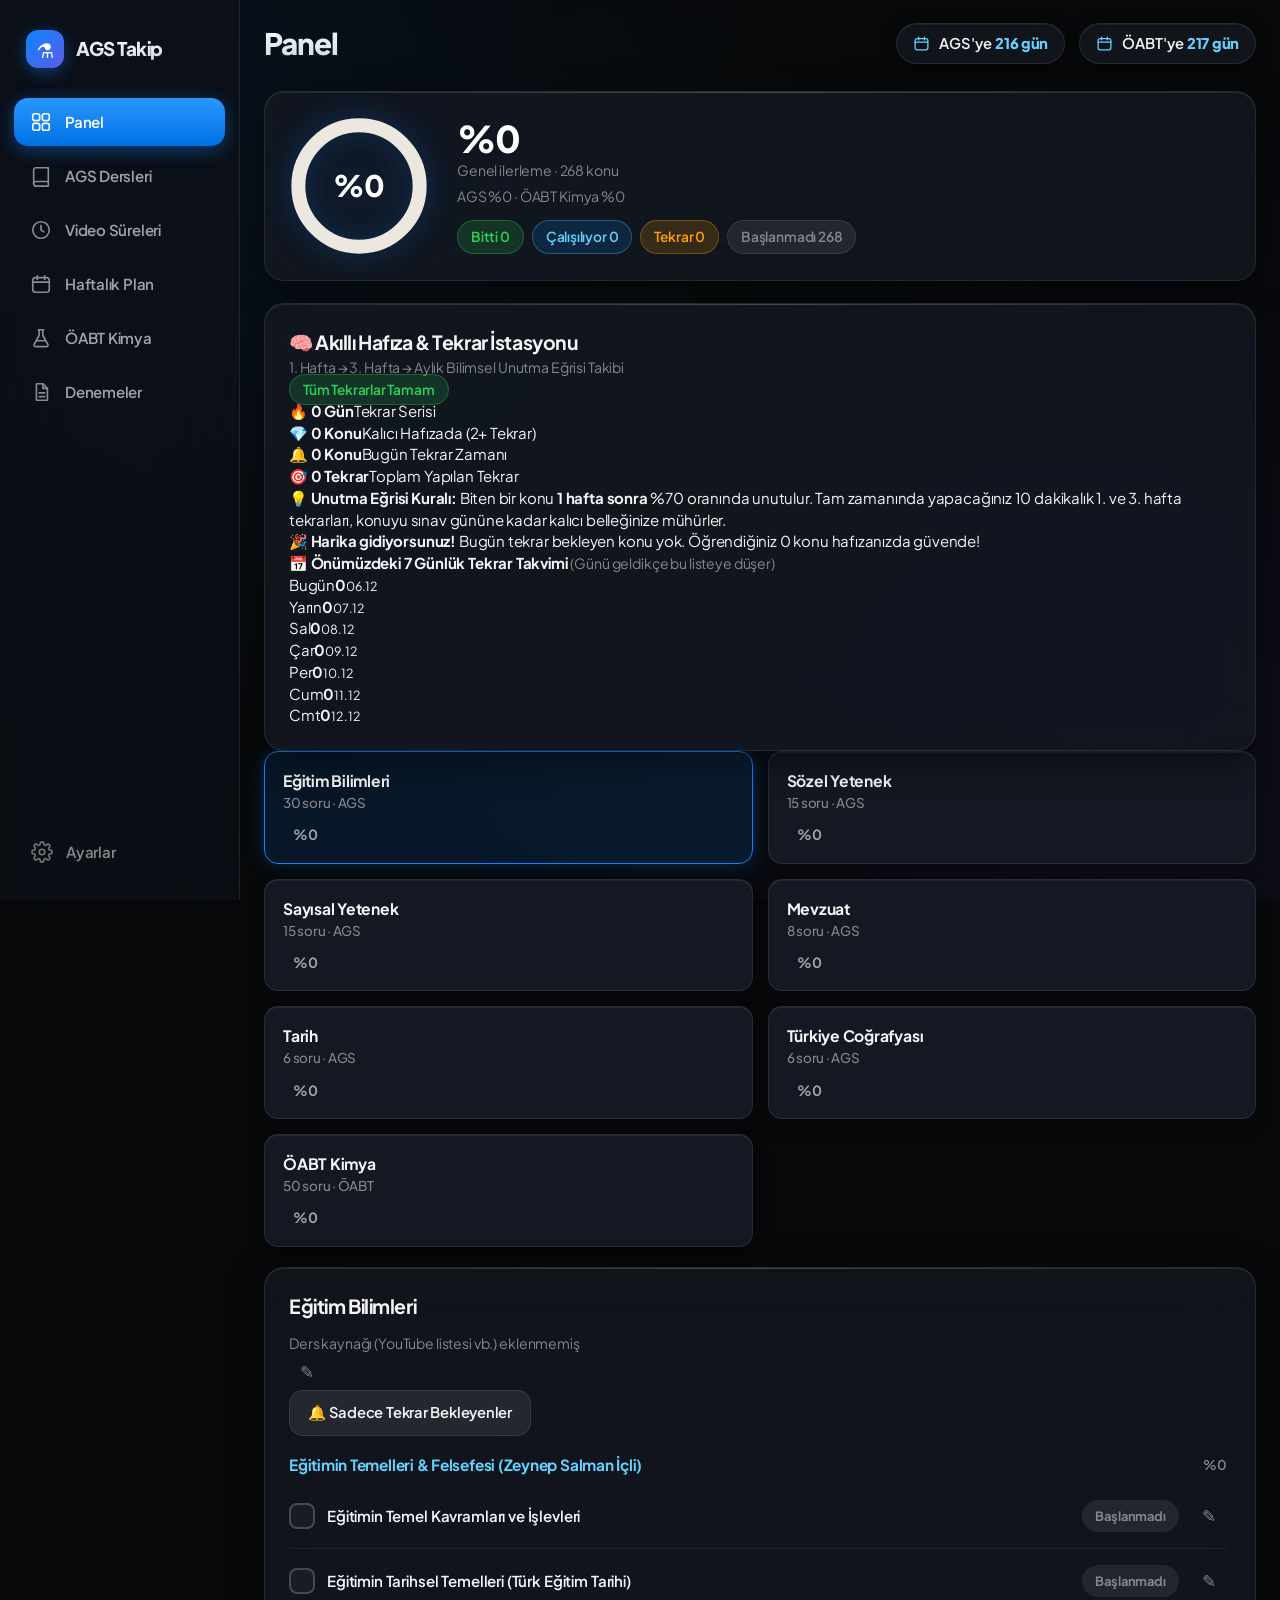
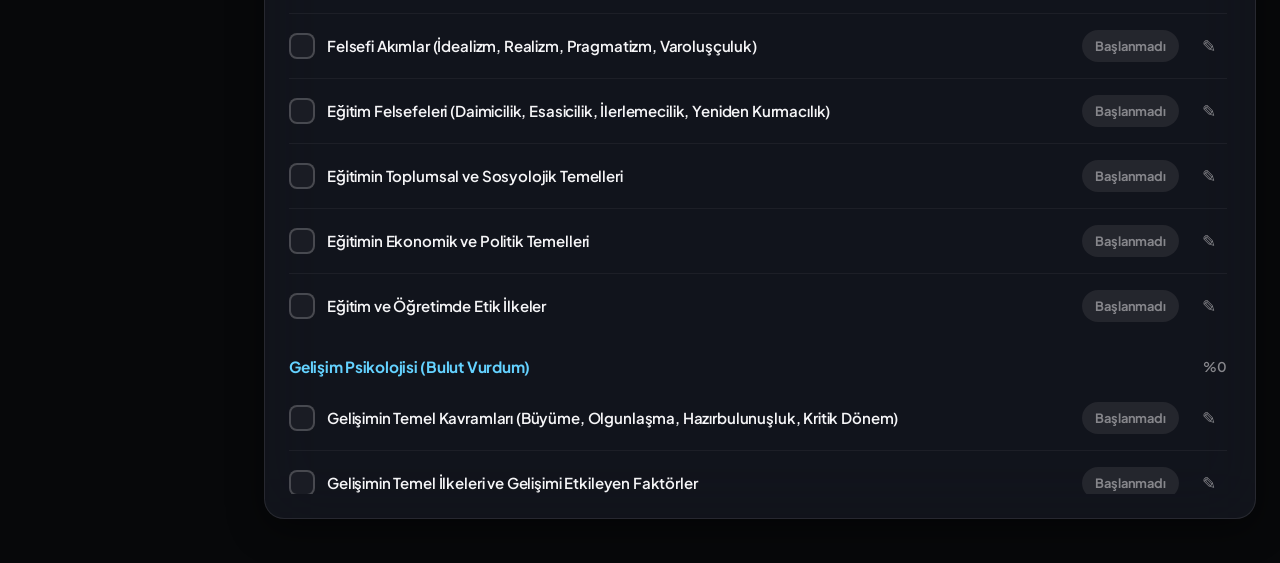
==== commit a7dbeafc: "Versiyon 2.0: Apple Pro Design System & Floating Glass Scrollbar" ====
--- a/ags-takip-tek-dosya.html
+++ b/ags-takip-tek-dosya.html
@@ -11,543 +11,1277 @@
   <link rel="manifest" href="manifest.json">
   <link rel="icon" type="image/png" sizes="192x192" href="icon-192.png">
   <link rel="apple-touch-icon" href="icon-192.png">
+  <link rel="preconnect" href="https://fonts.googleapis.com">
+  <link rel="preconnect" href="https://fonts.gstatic.com" crossorigin>
+  <link href="https://fonts.googleapis.com/css2?family=Plus+Jakarta+Sans:ital,wght@0,300;0,400;0,500;0,600;0,700;0,800;1,400;1,600&display=swap" rel="stylesheet">
   <style>
+/* ==========================================================================
+   AGS & ÖABT KİMYA TAKİP - SÜRÜM 2.0 (APPLE PRO DESIGN SYSTEM)
+   Apple Human Interface Guidelines (iPadOS & macOS) Tasarımı
+   ========================================================================== */
+
 :root {
-  --bg: #f4efe8;
-  --card: #ffffff;
-  --ink: #1d1b2e;
-  --muted: #7b7889;
-  --line: #e8e3da;
-  --indigo: #463f9a;
-  --indigo-soft: #ecebf8;
-  --teal: #1fa39a;
-  --teal-soft: #d9f2ef;
-  --amber: #c98a1b;
-  --amber-soft: #fbefd5;
-  --rose: #c2485a;
-  --rose-soft: #f9e1e5;
-  --radius: 18px;
-  --shadow: 0 1px 2px rgba(40, 30, 60, .05), 0 6px 20px rgba(40, 30, 60, .06);
-}
-
-* { box-sizing: border-box; -webkit-tap-highlight-color: transparent; }
-html, body { margin: 0; height: 100%; }
+  /* Renk Paleti - Apple Pro Dark Titanium & Deep Space */
+  --bg: #07080a;
+  --bg-gradient: radial-gradient(circle at 12% 15%, rgba(10, 132, 255, 0.08) 0%, transparent 45%),
+                 radial-gradient(circle at 88% 85%, rgba(94, 92, 230, 0.07) 0%, transparent 50%),
+                 radial-gradient(circle at 50% 50%, rgba(48, 209, 88, 0.03) 0%, transparent 60%);
+  --card: rgba(22, 24, 34, 0.75);
+  --card-solid: #151722;
+  --card-elevated: rgba(30, 34, 48, 0.82);
+  --card-hover: rgba(36, 41, 58, 0.9);
+
+  /* Apple Tipografi & Kontrast */
+  --ink: #f5f5f7;
+  --ink-secondary: #a1a1a6;
+  --muted: #86868b;
+  --line: rgba(255, 255, 255, 0.09);
+  --line-light: rgba(255, 255, 255, 0.05);
+  --line-focus: rgba(10, 132, 255, 0.55);
+
+  /* Apple Accent Renkleri */
+  --blue: #0a84ff;
+  --blue-gradient: linear-gradient(180deg, #2997ff 0%, #0071e3 100%);
+  --blue-soft: rgba(10, 132, 255, 0.16);
+  --indigo: #5e5ce6;
+  --indigo-soft: rgba(94, 92, 230, 0.18);
+  --teal: #30d158;
+  --teal-soft: rgba(48, 209, 88, 0.16);
+  --cyan: #64d2ff;
+  --cyan-soft: rgba(100, 210, 255, 0.16);
+  --amber: #ff9f0a;
+  --amber-soft: rgba(255, 159, 10, 0.16);
+  --rose: #ff453a;
+  --rose-soft: rgba(255, 69, 58, 0.16);
+  --purple: #bf5af2;
+  --purple-soft: rgba(191, 90, 242, 0.18);
+
+  /* Apple Squircle Köşeler & Gölgeler */
+  --radius: 20px;
+  --radius-md: 14px;
+  --radius-sm: 10px;
+  --radius-pill: 9999px;
+  --shadow: 0 10px 36px rgba(0, 0, 0, 0.45), inset 0 1px 0 rgba(255, 255, 255, 0.08);
+  --shadow-sm: 0 4px 16px rgba(0, 0, 0, 0.3), inset 0 1px 0 rgba(255, 255, 255, 0.06);
+  --shadow-glow: 0 0 24px rgba(10, 132, 255, 0.3);
+  --shadow-glow-purple: 0 0 24px rgba(191, 90, 242, 0.28);
+}
+
+/* ================== GÜZEL BİR SCROLL (APPLE FLOATING GLASS SCROLLBAR) ================== */
+* {
+  box-sizing: border-box;
+  -webkit-tap-highlight-color: transparent;
+  scrollbar-width: thin;
+  scrollbar-color: rgba(255, 255, 255, 0.2) transparent;
+  scroll-behavior: smooth;
+}
+
+::-webkit-scrollbar {
+  width: 7px;
+  height: 7px;
+}
+
+::-webkit-scrollbar-track {
+  background: transparent;
+}
+
+::-webkit-scrollbar-thumb {
+  background-color: rgba(255, 255, 255, 0.18);
+  border-radius: 9999px;
+  border: 2px solid transparent;
+  background-clip: padding-box;
+  transition: background-color 0.2s cubic-bezier(0.25, 1, 0.5, 1);
+}
+
+::-webkit-scrollbar-thumb:hover {
+  background-color: rgba(255, 255, 255, 0.42);
+}
+
+::-webkit-scrollbar-thumb:active {
+  background-color: rgba(255, 255, 255, 0.65);
+}
+
+::-webkit-scrollbar-corner {
+  background: transparent;
+}
+
+/* ================== GENEL TEMEL STILLER ================== */
+html, body {
+  margin: 0;
+  height: 100%;
+}
+
 body {
-  font-family: "Segoe UI", system-ui, -apple-system, Roboto, sans-serif;
-  background: var(--bg);
+  font-family: -apple-system, BlinkMacSystemFont, "SF Pro Display", "SF Pro Text", "SF Pro", "Plus Jakarta Sans", system-ui, "Helvetica Neue", sans-serif;
+  background-color: var(--bg);
+  background-image: var(--bg-gradient);
+  background-attachment: fixed;
   color: var(--ink);
-  font-size: 16px;
-  line-height: 1.4;
-}
-button, input, select, textarea { font: inherit; color: inherit; }
-button { cursor: pointer; }
-h1, h2, h3 { margin: 0; }
-.muted { color: var(--muted); font-size: .9rem; }
+  font-size: 15.5px;
+  line-height: 1.45;
+  letter-spacing: -0.012em;
+  -webkit-font-smoothing: antialiased;
+  -moz-osx-font-smoothing: grayscale;
+  text-rendering: optimizeLegibility;
+}
+
+button, input, select, textarea {
+  font: inherit;
+  color: inherit;
+}
+
+button {
+  cursor: pointer;
+  border: 0;
+  transition: transform 0.15s cubic-bezier(0.25, 1, 0.5, 1),
+              background 0.2s ease,
+              border-color 0.2s ease,
+              box-shadow 0.2s ease;
+}
+
+button:active {
+  transform: scale(0.975);
+}
+
+h1, h2, h3, h4 {
+  margin: 0;
+  letter-spacing: -0.024em;
+  font-weight: 700;
+  color: var(--ink);
+}
+
+.muted {
+  color: var(--muted);
+  font-size: .88rem;
+  letter-spacing: -0.01em;
+}
+
 .spacer { flex: 1; }
 
-/* ---------- Yerleşim ---------- */
-.app { display: grid; grid-template-columns: 230px minmax(0, 1fr); min-height: 100%; }
+/* ================== YERLEŞİM (APPLE SIDEBAR & MAIN) ================== */
+.app {
+  display: grid;
+  grid-template-columns: 240px minmax(0, 1fr);
+  min-height: 100%;
+}
+
 .sidebar {
-  background: var(--card);
+  background: rgba(14, 16, 23, 0.85);
+  backdrop-filter: blur(36px) saturate(190%);
+  -webkit-backdrop-filter: blur(36px) saturate(190%);
   border-right: 1px solid var(--line);
-  padding: 22px 14px;
-  display: flex; flex-direction: column; gap: 6px;
-  position: sticky; top: 0; height: 100vh;
-}
-.logo { display: flex; align-items: center; gap: 10px; padding: 4px 10px 20px; font-weight: 700; font-size: 1.15rem; }
-.logo-mark { width: 36px; height: 36px; display: grid; place-items: center; border-radius: 11px; background: var(--indigo); color: #fff; font-size: 1.2rem; }
-#nav { display: flex; flex-direction: column; gap: 6px; flex: 1; }
+  padding: 24px 14px;
+  display: flex;
+  flex-direction: column;
+  gap: 8px;
+  position: sticky;
+  top: 0;
+  height: 100vh;
+  z-index: 30;
+}
+
+.logo {
+  display: flex;
+  align-items: center;
+  gap: 12px;
+  padding: 6px 12px 22px;
+  font-weight: 800;
+  font-size: 1.18rem;
+  letter-spacing: -0.025em;
+  color: var(--ink);
+}
+
+.logo-mark {
+  width: 38px;
+  height: 38px;
+  display: grid;
+  place-items: center;
+  border-radius: 12px;
+  background: linear-gradient(135deg, #0a84ff 0%, #5e5ce6 100%);
+  color: #fff;
+  font-size: 1.25rem;
+  box-shadow: 0 4px 16px rgba(10, 132, 255, 0.4);
+}
+
+.logo-text {
+  background: linear-gradient(180deg, #ffffff 0%, #d1d5db 100%);
+  -webkit-background-clip: text;
+  -webkit-text-fill-color: transparent;
+}
+
+#nav {
+  display: flex;
+  flex-direction: column;
+  gap: 6px;
+  flex: 1;
+}
+
 .nav-item {
-  display: flex; align-items: center; gap: 12px;
-  min-height: 48px; padding: 0 14px;
-  border: 0; border-radius: 12px; background: transparent;
-  font-weight: 500; text-align: left; width: 100%;
-}
-.nav-item .ni { width: 22px; height: 22px; display: inline-flex; }
-.nav-item svg { width: 22px; height: 22px; }
-.nav-item:hover { background: #f5f3ee; }
-.nav-item.active { background: var(--indigo); color: #fff; }
-.settings-btn { color: var(--muted); }
-
-main { padding: 26px 30px 40px; min-width: 0; }
-
-.head { display: flex; align-items: center; gap: 12px; flex-wrap: wrap; margin-bottom: 22px; }
-.head h1 { font-size: 1.7rem; flex: 1; min-width: 160px; }
+  display: flex;
+  align-items: center;
+  gap: 13px;
+  min-height: 48px;
+  padding: 0 16px;
+  border-radius: var(--radius-md);
+  background: transparent;
+  color: var(--ink-secondary);
+  font-weight: 600;
+  font-size: .94rem;
+  text-align: left;
+  width: 100%;
+  position: relative;
+  letter-spacing: -0.015em;
+}
+
+.nav-item .ni {
+  width: 22px;
+  height: 22px;
+  display: inline-flex;
+  opacity: .85;
+}
+
+.nav-item svg {
+  width: 22px;
+  height: 22px;
+}
+
+.nav-item:hover {
+  background: rgba(255, 255, 255, 0.06);
+  color: #fff;
+}
+
+.nav-item.active {
+  background: var(--blue-gradient);
+  color: #fff;
+  box-shadow: 0 4px 18px rgba(10, 132, 255, 0.42);
+}
+
+.nav-item.active .ni {
+  opacity: 1;
+}
+
+.settings-btn {
+  color: var(--muted);
+  border: 1px solid transparent;
+}
+
+.settings-btn:hover {
+  border-color: var(--line);
+  color: var(--ink);
+}
+
+main {
+  padding: 30px 36px 48px;
+  min-width: 0;
+  -webkit-overflow-scrolling: touch;
+}
+
+/* ================== BAŞLIK & APPLE GERİ SAYIM ÇİPLERİ ================== */
+.head {
+  display: flex;
+  align-items: center;
+  gap: 14px;
+  flex-wrap: wrap;
+  margin-bottom: 26px;
+}
+
+.head h1 {
+  font-size: 1.85rem;
+  flex: 1;
+  min-width: 180px;
+  font-weight: 800;
+  letter-spacing: -0.03em;
+  background: linear-gradient(180deg, #ffffff 0%, #cbd5e1 100%);
+  -webkit-background-clip: text;
+  -webkit-text-fill-color: transparent;
+}
+
 .chip {
-  display: inline-flex; align-items: center; gap: 8px;
-  padding: 9px 14px; border-radius: 999px;
-  background: var(--card); border: 1px solid var(--line);
-  box-shadow: var(--shadow); font-size: .92rem; font-weight: 500;
-}
-.chip svg { width: 17px; height: 17px; color: var(--indigo); }
-.chip b { color: var(--indigo); }
-.chip small { color: var(--muted); font-weight: 400; }
-
-/* ---------- Kart ve genel ---------- */
-.card { background: var(--card); border-radius: var(--radius); box-shadow: var(--shadow); padding: 20px; }
-.card h2 { font-size: 1.1rem; }
-.bar { height: 9px; background: #ece8e0; border-radius: 99px; overflow: hidden; flex: 1; }
-.bar > i { display: block; height: 100%; background: var(--teal); border-radius: 99px; transition: width .35s; }
-.bar.indigo > i { background: var(--indigo); }
-
-/* ---------- Panel ---------- */
-.panel-grid { display: grid; grid-template-columns: minmax(0, 1.5fr) minmax(320px, 1fr); gap: 20px; align-items: start; }
-.overall { display: flex; align-items: center; gap: 26px; flex-wrap: wrap; margin-bottom: 18px; }
-.ring { position: relative; width: 132px; height: 132px; flex: none; }
-.ring svg { width: 100%; height: 100%; transform: rotate(-90deg); }
-.ring .t { position: absolute; inset: 0; display: grid; place-items: center; font-size: 1.6rem; font-weight: 700; }
-.overall-info { flex: 1; min-width: 200px; }
-.overall-info .big { font-size: 2.2rem; font-weight: 700; line-height: 1.1; }
-.stats { display: flex; gap: 8px; flex-wrap: wrap; margin-top: 12px; }
-.stat { padding: 5px 11px; border-radius: 99px; font-size: .85rem; font-weight: 500; }
-
-.courses { display: grid; grid-template-columns: repeat(auto-fill, minmax(200px, 1fr)); gap: 14px; }
-.course {
-  text-align: left; border: 2px solid transparent; background: var(--card);
-  border-radius: var(--radius); box-shadow: var(--shadow); padding: 16px; min-height: 92px;
-  display: flex; flex-direction: column; gap: 10px;
-}
-.course.active { border-color: var(--indigo); background: #f7f6fd; }
-.course .ct { font-weight: 600; }
-.course .cs { color: var(--muted); font-size: .85rem; font-weight: 400; }
-.course .pr { display: flex; align-items: center; gap: 10px; font-size: .9rem; font-weight: 600; }
-.course.oabt .bar > i { background: var(--indigo); }
-
-.side { position: sticky; top: 20px; max-height: calc(100vh - 40px); display: flex; flex-direction: column; }
-.side .scroll { overflow: auto; margin-top: 10px; }
-
-/* ---------- Konu listesi ---------- */
-.group-title {
-  display: flex; align-items: center; gap: 10px; margin: 14px 0 4px;
-  font-weight: 700; color: var(--indigo); font-size: .95rem;
-}
-.group-title .gp { margin-left: auto; font-weight: 600; color: var(--muted); font-size: .85rem; }
-.konular { list-style: none; margin: 0; padding: 0; }
-.konu { border-bottom: 1px solid var(--line); padding: 4px 0; }
-.konu:last-child { border-bottom: 0; }
-.konu .r { display: flex; align-items: center; gap: 10px; min-height: 52px; }
-.konu .kad { flex: 1; min-width: 0; font-weight: 500; }
-.konu.done .kad { color: var(--muted); text-decoration: line-through; text-decoration-color: #c9c4d6; }
-.chk {
-  width: 28px; height: 28px; flex: none; border-radius: 8px;
-  border: 2px solid #cfc9dc; background: #fff; color: #fff;
-  display: grid; place-items: center; padding: 0; font-size: 1rem; line-height: 1;
-}
-.chk.on { background: var(--indigo); border-color: var(--indigo); }
-.pill {
-  border: 0; border-radius: 99px; padding: 7px 12px; font-size: .8rem; font-weight: 600;
-  min-height: 34px; white-space: nowrap;
-}
-.s0 { background: #eeebe5; color: #6f6b78; }
-.s1 { background: var(--teal-soft); color: #11776f; }
-.s2 { background: var(--teal); color: #fff; }
-.s3 { background: var(--amber-soft); color: var(--amber); }
-.ico { border: 0; background: transparent; width: 36px; height: 36px; border-radius: 10px; color: var(--muted); font-size: 1.05rem; flex: none; }
-.ico:hover, .ico.has { background: var(--indigo-soft); color: var(--indigo); }
-.note { width: 100%; margin: 0 0 8px; min-height: 70px; padding: 10px 12px; border: 1px solid var(--line); border-radius: 12px; background: #fcfbf9; resize: vertical; }
-
-.add-form { display: flex; gap: 8px; margin-top: 12px; }
-.add-form input, .field input, .form input, .form select, .plan-add input {
-  flex: 1; min-height: 44px; padding: 0 12px; border: 1px solid var(--line);
-  border-radius: 12px; background: #fff; min-width: 0;
-}
-
-/* ---------- Butonlar ---------- */
-.btn {
-  min-height: 44px; padding: 0 18px; border-radius: 12px; border: 1px solid var(--line);
-  background: #fff; font-weight: 600; display: inline-flex; align-items: center; justify-content: center;
-}
-.btn-primary { background: var(--indigo); border-color: var(--indigo); color: #fff; }
-.btn-ghost { background: transparent; }
-.btn-danger { color: var(--rose); border-color: var(--rose-soft); background: var(--rose-soft); }
-
-/* ---------- Sekmeler ---------- */
-.tabs { display: flex; gap: 8px; flex-wrap: wrap; margin-bottom: 18px; }
-.tab {
-  border: 1px solid var(--line); background: var(--card); border-radius: 99px;
-  padding: 0 16px; min-height: 44px; font-weight: 600; display: inline-flex; align-items: center; gap: 8px;
-}
-.tab.active { background: var(--indigo); color: #fff; border-color: var(--indigo); }
-.tab small { opacity: .75; font-weight: 500; }
-
-.list-head { display: flex; align-items: center; gap: 16px; margin-bottom: 4px; flex-wrap: wrap; }
-.list-head .bar { max-width: 260px; }
-
-/* ---------- Denemeler ---------- */
-.two { display: grid; grid-template-columns: minmax(280px, 380px) minmax(0, 1fr); gap: 20px; align-items: start; }
-.form { display: flex; flex-direction: column; gap: 10px; }
-.form label, .field { display: flex; flex-direction: column; gap: 5px; font-size: .88rem; font-weight: 600; color: #4a4659; }
-.form .g3 { display: grid; grid-template-columns: repeat(3, 1fr); gap: 8px; }
-.form .hint { font-size: .85rem; color: var(--muted); font-weight: 500; }
-.kpis { display: grid; grid-template-columns: repeat(3, 1fr); gap: 12px; margin-bottom: 16px; }
-.kpi { background: #f7f5f0; border-radius: 14px; padding: 12px 14px; }
-.kpi b { display: block; font-size: 1.5rem; }
-.kpi span { color: var(--muted); font-size: .82rem; }
-.chart { width: 100%; height: auto; display: block; }
-.tbl { width: 100%; border-collapse: collapse; margin-top: 8px; font-size: .92rem; }
-.tbl th { text-align: left; color: var(--muted); font-weight: 600; font-size: .8rem; padding: 8px 6px; }
-.tbl td { padding: 10px 6px; border-top: 1px solid var(--line); }
-.badge { padding: 3px 9px; border-radius: 99px; font-size: .78rem; font-weight: 700; }
-.badge.ags { background: var(--indigo-soft); color: var(--indigo); }
-.badge.oabt { background: var(--teal-soft); color: #11776f; }
-.empty { color: var(--muted); padding: 22px 0; text-align: center; }
-
-/* ---------- Haftalık plan ---------- */
-.week { display: grid; grid-template-columns: repeat(auto-fill, minmax(230px, 1fr)); gap: 14px; }
-.day { display: flex; flex-direction: column; gap: 8px; min-height: 220px; }
-.day.today { outline: 2px solid var(--indigo); }
-.day h3 { font-size: 1rem; display: flex; align-items: center; gap: 8px; }
-.day h3 small { color: var(--indigo); font-weight: 600; }
-.task { display: flex; align-items: center; gap: 8px; padding: 6px 0; border-bottom: 1px solid var(--line); }
-.task span { flex: 1; font-size: .93rem; min-width: 0; overflow-wrap: anywhere; }
-.task.done span { color: var(--muted); text-decoration: line-through; }
-.plan-add { display: flex; gap: 6px; margin-top: auto; }
-.plan-add .btn { padding: 0 14px; }
-
-/* ---------- Ayar penceresi ve bildirim ---------- */
-dialog { border: 0; border-radius: 20px; padding: 24px; width: min(480px, 92vw); box-shadow: 0 20px 60px rgba(0, 0, 0, .25); }
-dialog::backdrop { background: rgba(30, 25, 50, .45); }
-dialog h2 { margin-bottom: 4px; }
-dialog hr { border: 0; border-top: 1px solid var(--line); margin: 16px 0; }
-dialog .field { margin-top: 12px; }
-.row { display: flex; gap: 10px; flex-wrap: wrap; align-items: center; }
-.toast { position: fixed; bottom: 24px; left: 50%; transform: translateX(-50%); background: var(--ink); color: #fff; padding: 12px 20px; border-radius: 12px; z-index: 50; }
-
-/* ---------- Dar ekran / dikey tablet ---------- */
-@media (max-width: 1100px) {
-  .panel-grid { grid-template-columns: minmax(0, 1fr); }
-  .side { position: static; max-height: none; }
-  .two { grid-template-columns: minmax(0, 1fr); }
-}
-@media (max-width: 820px) {
-  .app { grid-template-columns: minmax(0, 1fr); padding-bottom: 76px; }
-  .sidebar {
-    position: fixed; z-index: 20; inset: auto 0 0 0; height: auto; flex-direction: row;
-    padding: 6px 8px; border-right: 0; border-top: 1px solid var(--line);
-  }
-  .logo { display: none; }
-  #nav { flex-direction: row; justify-content: space-around; gap: 2px; }
-  .nav-item { flex-direction: column; gap: 2px; min-height: 56px; padding: 6px 4px; font-size: .72rem; justify-content: center; text-align: center; }
-  .settings-btn { width: auto; min-width: 64px; }
-  main { padding: 18px 16px 30px; }
-}
-@media print {
-  .sidebar, .settings-btn, .add-form, .plan-add, .ico { display: none !important; }
-  .app { display: block; }
-  body { background: #fff; }
-}
-
-/* ---------- Video linki, tekrar kartı, rozet ---------- */
-.kad .sub { display: block; font-size: .78rem; font-weight: 500; color: var(--amber); margin-top: 1px; }
-.konu.done .kad .sub { text-decoration: none; }
-a.ico { display: inline-grid; place-items: center; text-decoration: none; }
-a.ico.play { background: var(--rose-soft); color: var(--rose); font-size: .9rem; }
-.linkin { width: 100%; min-height: 44px; margin: 0 0 8px; padding: 0 12px; border: 1px solid var(--line); border-radius: 12px; background: #fcfbf9; }
-.kaynak { display: flex; align-items: center; gap: 8px; margin: 10px 0 2px; padding: 4px 4px 4px 12px; background: #f7f5f0; border-radius: 12px; }
-.kaynak .muted, .kaynak .klink { flex: 1; min-width: 0; overflow: hidden; text-overflow: ellipsis; white-space: nowrap; }
-.klink { color: var(--indigo); font-weight: 600; text-decoration: none; font-size: .92rem; }
-.tekrar { margin-bottom: 18px; }
-.tekrar .list-head { margin-bottom: 0; }
-.tekrar .list-head h2 { flex: 1; }
-.trow { display: flex; align-items: center; gap: 8px; padding: 10px 0; border-top: 1px solid var(--line); margin-top: 10px; flex-wrap: wrap; }
-.tinfo { flex: 1; min-width: 180px; display: flex; flex-direction: column; }
-.rozet { margin-left: auto; min-width: 22px; height: 22px; padding: 0 6px; display: inline-grid; place-items: center; border-radius: 99px; background: var(--amber); color: #fff; font-size: .75rem; font-weight: 700; }
-.nav-item.active .rozet { background: #fff; color: var(--indigo); }
-@media (max-width: 820px) { .rozet { position: absolute; margin: -28px 0 0 22px; } .nav-item { position: relative; } }
-
-/* ---------- Akıllı Hafıza & Tekrar İstasyonu Stilleri ---------- */
-.tekrar-istasyonu {
-  margin-bottom: 22px;
-  border: 1px solid #e2ddf2;
-  background: linear-gradient(180deg, #ffffff 0%, #faf9fd 100%);
-}
-.ti-head { display: flex; align-items: flex-start; justify-content: space-between; gap: 12px; margin-bottom: 14px; flex-wrap: wrap; }
-.ti-title h2 { font-size: 1.25rem; font-weight: 700; color: var(--ink); }
-.ti-title .muted { font-size: .85rem; margin-top: 2px; display: block; }
-
-.ti-kpis { display: grid; grid-template-columns: repeat(auto-fit, minmax(130px, 1fr)); gap: 10px; margin-bottom: 14px; }
-.ti-kpi {
-  background: #ffffff;
-  border: 1px solid var(--line);
-  border-radius: 14px;
-  padding: 12px;
-  display: flex; flex-direction: column; gap: 2px;
-  box-shadow: 0 1px 3px rgba(0,0,0,.03);
-}
-.ti-kpi b { font-size: 1.25rem; }
-.ti-kpi span { font-size: .78rem; color: var(--muted); font-weight: 500; }
-.ti-kpi.fire b { color: #d9531e; }
-.ti-kpi.gem b { color: #5833c9; }
-.ti-kpi.bell b { color: #b87a0b; }
-.ti-kpi.target b { color: #158f86; }
-
-.ti-ipucu {
-  background: #f4f2fa;
-  border-left: 4px solid var(--indigo);
-  padding: 10px 14px;
-  border-radius: 8px;
-  font-size: .86rem;
-  color: #3d3754;
-  line-height: 1.45;
-  margin-bottom: 16px;
-}
-
-.ti-empty {
-  padding: 18px 16px;
-  background: #edf8f6;
-  border: 1px solid #c2e8e3;
-  border-radius: 12px;
-  color: #0d6e64;
-  font-size: .95rem;
-  text-align: center;
-  margin-bottom: 14px;
-}
-
-.ti-list { display: flex; flex-direction: column; gap: 8px; margin-bottom: 16px; }
-.ti-item {
-  display: flex; align-items: center; justify-content: space-between; gap: 14px;
-  padding: 12px 14px;
-  background: #fff;
-  border: 1px solid #f0e6dc;
-  border-left: 4px solid var(--amber);
-  border-radius: 12px;
-  box-shadow: 0 1px 2px rgba(0,0,0,.04);
-  flex-wrap: wrap;
-}
-.ti-item-info { flex: 1; min-width: 200px; display: flex; flex-direction: column; gap: 3px; }
-.ti-item-badge { font-size: .78rem; font-weight: 700; color: var(--amber); text-transform: uppercase; letter-spacing: .3px; }
-.ti-item-name { font-size: .96rem; font-weight: 600; color: var(--ink); }
-.gecikme { color: var(--rose); font-weight: 700; }
-.ti-item-actions { display: flex; align-items: center; gap: 8px; }
-.btn-tekrar { background: #1fa39a; border-color: #1fa39a; color: #fff; font-size: .88rem; min-height: 40px; padding: 0 16px; }
-.btn-tekrar:hover { background: #178981; }
-
-.ti-takvim-wrap { margin-top: 10px; padding-top: 12px; border-top: 1px solid var(--line); }
-.ti-takvim-title { font-size: .88rem; margin-bottom: 8px; display: flex; align-items: center; gap: 6px; }
-.ti-takvim { display: grid; grid-template-columns: repeat(7, 1fr); gap: 6px; }
-.ti-gun {
-  background: #fff; border: 1px solid var(--line); border-radius: 10px;
-  padding: 8px 4px; text-align: center;
-  display: flex; flex-direction: column; gap: 2px;
-}
-.ti-gun.has-tekrar { border-color: var(--amber); background: #fdfaf3; }
-.ti-gun .g-lbl { font-size: .75rem; font-weight: 600; color: var(--muted); }
-.ti-gun .g-num { font-size: 1.15rem; color: var(--ink); }
-.ti-gun.has-tekrar .g-num { color: var(--amber); font-weight: 700; }
-.ti-gun .g-dt { font-size: .7rem; color: #9c97a8; }
-
-/* Filtre ve Ders Kaynak Barı */
-.kaynak-bar { display: flex; align-items: center; justify-content: space-between; gap: 10px; margin: 10px 0 6px; flex-wrap: wrap; }
-.kaynak-bar .kaynak { margin: 0; flex: 1; min-width: 220px; }
-.btn-filter {
-  min-height: 40px; padding: 0 14px; font-size: .82rem; font-weight: 600;
-  border-radius: 10px; border: 1px solid #d4cde2; background: #fff; color: var(--ink);
-}
-.btn-filter.active { background: var(--indigo); border-color: var(--indigo); color: #fff; }
-
-/* Konu Satırında Alarm ve Hızlı Tekrar */
-.konu.tekrar-alarm {
-  background: #fdfbf5;
-  border-left: 3px solid var(--amber);
-  padding-left: 8px;
-  border-radius: 6px;
-}
-.chk.chk-alarm { border-color: var(--amber); color: var(--amber); font-weight: 700; }
-.sub.alarm { color: #c9541a !important; font-weight: 600 !important; }
-.btn-tekrar-hizli {
-  min-height: 32px; padding: 0 10px; font-size: .78rem; font-weight: 700;
-  background: #1fa39a; border-color: #1fa39a; color: #fff; border-radius: 8px;
-  margin-right: 4px; flex: none;
-}
-.btn-tekrar-hizli:hover { background: #16827b; }
-
-/* ================= Video Süreleri ve Analiz Sayfası ================= */
-.sure-hero {
-  background: linear-gradient(135deg, #ffffff 0%, #f7f5fe 100%);
-  border: 1px solid #dfd9f2;
-  margin-bottom: 20px;
-  display: flex;
-  flex-direction: column;
-  gap: 16px;
-}
-.sure-hero-badge {
   display: inline-flex;
   align-items: center;
+  gap: 9px;
+  padding: 9px 16px;
+  border-radius: var(--radius-pill);
+  background: var(--card);
+  backdrop-filter: blur(24px);
+  -webkit-backdrop-filter: blur(24px);
+  border: 1px solid var(--line);
+  box-shadow: var(--shadow-sm);
+  font-size: .92rem;
+  font-weight: 600;
+  color: var(--ink);
+  transition: border-color 0.2s, transform 0.2s;
+}
+
+.chip:hover {
+  border-color: rgba(255, 255, 255, 0.18);
+  transform: translateY(-1px);
+}
+
+.chip svg {
+  width: 17px;
+  height: 17px;
+  color: var(--cyan);
+}
+
+.chip b {
+  color: var(--cyan);
+  font-weight: 800;
+  letter-spacing: -0.02em;
+}
+
+.chip small {
+  color: var(--muted);
+  font-weight: 500;
+  margin-left: 2px;
+}
+
+/* ================== APPLE KARTLAR & İLERLEME ÇUBUĞU ================== */
+.card {
+  background: var(--card);
+  backdrop-filter: blur(32px) saturate(180%);
+  -webkit-backdrop-filter: blur(32px) saturate(180%);
+  border: 1px solid var(--line);
+  border-radius: var(--radius);
+  box-shadow: var(--shadow);
+  padding: 24px;
+  position: relative;
+  overflow: hidden;
+}
+
+.card::before {
+  content: "";
+  position: absolute;
+  top: 0; left: 0; right: 0;
+  height: 1px;
+  background: linear-gradient(90deg, transparent, rgba(255, 255, 255, 0.15), transparent);
+  pointer-events: none;
+}
+
+.card h2 {
+  font-size: 1.22rem;
+  letter-spacing: -0.022em;
+}
+
+.bar {
+  height: 8px;
+  background: rgba(255, 255, 255, 0.08);
+  border-radius: var(--radius-pill);
+  overflow: hidden;
+  flex: 1;
+}
+
+.bar > i {
+  display: block;
+  height: 100%;
+  background: linear-gradient(90deg, #0a84ff 0%, #30d158 100%);
+  border-radius: var(--radius-pill);
+  transition: width 0.4s cubic-bezier(0.25, 1, 0.5, 1);
+  box-shadow: 0 0 10px rgba(48, 209, 88, 0.4);
+}
+
+.bar.indigo > i {
+  background: linear-gradient(90deg, #5e5ce6 0%, #bf5af2 100%);
+  box-shadow: 0 0 10px rgba(191, 90, 242, 0.4);
+}
+
+/* ================== GENEL BAKIŞ / PANEL ================== */
+.panel-grid {
+  display: grid;
+  grid-template-columns: minmax(0, 1.5fr) minmax(340px, 1fr);
+  gap: 22px;
+  align-items: start;
+}
+
+.overall {
+  display: flex;
+  align-items: center;
+  gap: 28px;
+  flex-wrap: wrap;
+  margin-bottom: 22px;
+}
+
+.ring {
+  position: relative;
+  width: 140px;
+  height: 140px;
+  flex: none;
+  filter: drop-shadow(0 0 14px rgba(10, 132, 255, 0.3));
+}
+
+.ring svg {
+  width: 100%;
+  height: 100%;
+  transform: rotate(-90deg);
+}
+
+.ring .t {
+  position: absolute;
+  inset: 0;
+  display: grid;
+  place-items: center;
+  font-size: 1.85rem;
+  font-weight: 800;
+  letter-spacing: -0.03em;
+  color: #fff;
+}
+
+.overall-info {
+  flex: 1;
+  min-width: 200px;
+}
+
+.overall-info .big {
+  font-size: 2.3rem;
+  font-weight: 800;
+  line-height: 1.15;
+  letter-spacing: -0.03em;
+  color: #fff;
+}
+
+.stats {
+  display: flex;
+  gap: 8px;
+  flex-wrap: wrap;
+  margin-top: 14px;
+}
+
+.stat {
+  padding: 6px 13px;
+  border-radius: var(--radius-pill);
+  font-size: .86rem;
+  font-weight: 600;
+  background: rgba(255, 255, 255, 0.06);
+  border: 1px solid var(--line);
+  color: var(--ink-secondary);
+}
+
+.courses {
+  display: grid;
+  grid-template-columns: repeat(auto-fill, minmax(210px, 1fr));
+  gap: 15px;
+}
+
+.course {
+  text-align: left;
+  border: 1px solid var(--line);
+  background: var(--card-solid);
+  border-radius: var(--radius-md);
+  box-shadow: var(--shadow-sm);
+  padding: 18px;
+  min-height: 98px;
+  display: flex;
+  flex-direction: column;
+  gap: 12px;
+  transition: all 0.2s cubic-bezier(0.25, 1, 0.5, 1);
+}
+
+.course:hover {
+  transform: translateY(-2px);
+  border-color: rgba(255, 255, 255, 0.18);
+  box-shadow: 0 8px 24px rgba(0, 0, 0, 0.4);
+}
+
+.course.active {
+  border-color: var(--blue);
+  background: rgba(10, 132, 255, 0.12);
+  box-shadow: 0 0 18px rgba(10, 132, 255, 0.25);
+}
+
+.course .ct {
+  font-weight: 700;
+  font-size: .98rem;
+  letter-spacing: -0.015em;
+  color: var(--ink);
+}
+
+.course .cs {
+  color: var(--muted);
+  font-size: .84rem;
+  font-weight: 500;
+}
+
+.course .pr {
+  display: flex;
+  align-items: center;
+  gap: 10px;
+  font-size: .88rem;
+  font-weight: 700;
+  color: var(--ink-secondary);
+}
+
+.course.oabt .bar > i {
+  background: linear-gradient(90deg, #5e5ce6 0%, #bf5af2 100%);
+  box-shadow: 0 0 10px rgba(191, 90, 242, 0.4);
+}
+
+.side {
+  position: sticky;
+  top: 24px;
+  max-height: calc(100vh - 48px);
+  display: flex;
+  flex-direction: column;
+}
+
+.side .scroll {
+  overflow-y: auto;
+  overflow-x: hidden;
+  margin-top: 12px;
+  padding-right: 4px;
+}
+
+/* ================== KONU LİSTESİ (APPLE GROUPED INSET) ================== */
+.group-title {
+  display: flex;
+  align-items: center;
+  gap: 10px;
+  margin: 18px 0 8px;
+  font-weight: 700;
+  color: var(--cyan);
+  font-size: .96rem;
+  letter-spacing: -0.015em;
+}
+
+.group-title .gp {
+  margin-left: auto;
+  font-weight: 600;
+  color: var(--muted);
+  font-size: .84rem;
+}
+
+.konular {
+  list-style: none;
+  margin: 0;
+  padding: 0;
+}
+
+.konu {
+  border-bottom: 1px solid var(--line-light);
+  padding: 6px 0;
+  transition: background 0.15s;
+}
+
+.konu:last-child {
+  border-bottom: 0;
+}
+
+.konu .r {
+  display: flex;
+  align-items: center;
+  gap: 12px;
+  min-height: 52px;
+}
+
+.konu .kad {
+  flex: 1;
+  min-width: 0;
+  font-weight: 600;
+  font-size: .94rem;
+  color: var(--ink);
+  letter-spacing: -0.01em;
+}
+
+.konu.done .kad {
+  color: var(--muted);
+  text-decoration: line-through;
+  text-decoration-color: rgba(255, 255, 255, 0.25);
+}
+
+.chk {
+  width: 26px;
+  height: 26px;
+  flex: none;
+  border-radius: 8px;
+  border: 2px solid rgba(255, 255, 255, 0.2);
+  background: rgba(255, 255, 255, 0.04);
+  color: #fff;
+  display: grid;
+  place-items: center;
+  padding: 0;
+  font-size: 0.95rem;
+  line-height: 1;
+  transition: all 0.2s cubic-bezier(0.25, 1, 0.5, 1);
+}
+
+.chk:hover {
+  border-color: rgba(255, 255, 255, 0.4);
+}
+
+.chk.on {
+  background: var(--blue-gradient);
+  border-color: var(--blue);
+  box-shadow: 0 0 12px rgba(10, 132, 255, 0.5);
+}
+
+/* Durum Rozetleri (Apple Translucent Pills) */
+.pill {
+  border: 0;
+  border-radius: var(--radius-pill);
+  padding: 6px 13px;
   font-size: .8rem;
   font-weight: 700;
-  color: var(--indigo);
-  background: var(--indigo-soft);
-  padding: 4px 12px;
-  border-radius: 99px;
-  letter-spacing: .4px;
-  margin-bottom: 6px;
-}
-.sure-hero h2 { font-size: 1.35rem; color: var(--ink); margin: 0 0 4px; }
-.sure-ctrl-bar {
-  display: flex;
-  gap: 24px;
+  min-height: 32px;
+  white-space: nowrap;
+  letter-spacing: -0.01em;
+  transition: transform 0.15s;
+}
+
+.pill:active { transform: scale(0.96); }
+
+.s0 {
+  background: rgba(255, 255, 255, 0.08);
+  color: var(--muted);
+}
+
+.s1 {
+  background: var(--blue-soft);
+  color: var(--cyan);
+  border: 1px solid rgba(100, 210, 255, 0.3);
+}
+
+.s2 {
+  background: var(--teal-soft);
+  color: var(--teal);
+  border: 1px solid rgba(48, 209, 88, 0.3);
+}
+
+.s3 {
+  background: var(--amber-soft);
+  color: var(--amber);
+  border: 1px solid rgba(255, 159, 10, 0.3);
+}
+
+.ico {
+  border: 0;
+  background: transparent;
+  width: 36px;
+  height: 36px;
+  border-radius: 10px;
+  color: var(--muted);
+  font-size: 1.05rem;
+  flex: none;
+  display: grid;
+  place-items: center;
+}
+
+.ico:hover, .ico.has {
+  background: rgba(255, 255, 255, 0.08);
+  color: var(--blue);
+}
+
+.note {
+  width: 100%;
+  margin: 4px 0 10px;
+  min-height: 72px;
+  padding: 12px 14px;
+  border: 1px solid var(--line);
+  border-radius: var(--radius-md);
+  background: rgba(0, 0, 0, 0.3);
+  color: var(--ink);
+  resize: vertical;
+  outline: none;
+  font-size: .9rem;
+}
+
+.note:focus {
+  border-color: var(--blue);
+  box-shadow: 0 0 12px rgba(10, 132, 255, 0.3);
+}
+
+.add-form {
+  display: flex;
+  gap: 10px;
+  margin-top: 14px;
+}
+
+.add-form input, .field input, .form input, .form select, .plan-add input {
+  flex: 1;
+  min-height: 46px;
+  padding: 0 14px;
+  border: 1px solid var(--line);
+  border-radius: var(--radius-md);
+  background: rgba(18, 20, 27, 0.85);
+  color: var(--ink);
+  min-width: 0;
+  outline: none;
+  font-size: .93rem;
+  transition: border-color 0.2s, box-shadow 0.2s;
+}
+
+.add-form input:focus, .field input:focus, .form input:focus, .form select:focus, .plan-add input:focus {
+  border-color: var(--blue);
+  box-shadow: 0 0 14px rgba(10, 132, 255, 0.35);
+}
+
+/* ================== BUTONLAR (APPLE TACTILE BUTTONS) ================== */
+.btn {
+  min-height: 44px;
+  padding: 0 18px;
+  border-radius: var(--radius-md);
+  border: 1px solid var(--line);
+  background: rgba(255, 255, 255, 0.08);
+  color: var(--ink);
+  font-weight: 600;
+  font-size: .92rem;
+  display: inline-flex;
+  align-items: center;
+  justify-content: center;
+  gap: 8px;
+  letter-spacing: -0.015em;
+  backdrop-filter: blur(16px);
+  -webkit-backdrop-filter: blur(16px);
+}
+
+.btn:hover {
+  background: rgba(255, 255, 255, 0.14);
+  border-color: rgba(255, 255, 255, 0.2);
+}
+
+.btn-primary {
+  background: var(--blue-gradient);
+  border: 0;
+  color: #fff;
+  font-weight: 700;
+  box-shadow: 0 4px 16px rgba(10, 132, 255, 0.4);
+}
+
+.btn-primary:hover {
+  box-shadow: 0 6px 22px rgba(10, 132, 255, 0.55);
+  background: linear-gradient(180deg, #3aa0ff 0%, #0077ee 100%);
+}
+
+.btn-ghost {
+  background: transparent;
+  border-color: var(--line);
+}
+
+.btn-danger {
+  color: var(--rose);
+  border: 1px solid rgba(255, 69, 58, 0.3);
+  background: var(--rose-soft);
+}
+
+.btn-danger:hover {
+  background: rgba(255, 69, 58, 0.28);
+}
+
+/* ================== APPLE SEGMENTED CONTROLS (SEKMELER) ================== */
+.tabs {
+  display: inline-flex;
+  gap: 4px;
+  padding: 5px;
+  background: rgba(20, 22, 30, 0.9);
+  border: 1px solid var(--line);
+  border-radius: var(--radius-pill);
+  margin-bottom: 22px;
+  box-shadow: var(--shadow-sm);
+}
+
+.tab {
+  border: 0;
+  background: transparent;
+  border-radius: var(--radius-pill);
+  padding: 0 18px;
+  min-height: 38px;
+  font-weight: 600;
+  font-size: .9rem;
+  color: var(--muted);
+  display: inline-flex;
+  align-items: center;
+  gap: 8px;
+  letter-spacing: -0.01em;
+  transition: all 0.2s cubic-bezier(0.25, 1, 0.5, 1);
+}
+
+.tab:hover {
+  color: #fff;
+}
+
+.tab.active {
+  background: rgba(255, 255, 255, 0.14);
+  color: #fff;
+  border: 1px solid rgba(255, 255, 255, 0.12);
+  box-shadow: 0 2px 10px rgba(0, 0, 0, 0.35);
+}
+
+.tab small {
+  opacity: .75;
+  font-weight: 500;
+}
+
+.list-head {
+  display: flex;
+  align-items: center;
+  gap: 16px;
+  margin-bottom: 8px;
   flex-wrap: wrap;
-  padding-top: 14px;
-  border-top: 1px solid var(--line);
-}
-.ctrl-group { display: flex; flex-direction: column; gap: 8px; }
-.ctrl-label { font-size: .84rem; font-weight: 700; color: var(--muted); text-transform: uppercase; letter-spacing: .4px; }
-.chips-row { display: flex; gap: 6px; flex-wrap: wrap; }
-.chip-btn {
-  min-height: 40px;
-  padding: 6px 14px;
-  border-radius: 10px;
-  border: 1px solid #dcd7e6;
-  background: #fff;
-  color: var(--ink);
+}
+
+.list-head .bar {
+  max-width: 260px;
+}
+
+/* ================== DENEMELER & GRAFİKLER ================== */
+.two {
+  display: grid;
+  grid-template-columns: minmax(280px, 380px) minmax(0, 1fr);
+  gap: 22px;
+  align-items: start;
+}
+
+.form {
+  display: flex;
+  flex-direction: column;
+  gap: 12px;
+}
+
+.form label, .field {
+  display: flex;
+  flex-direction: column;
+  gap: 6px;
   font-size: .88rem;
   font-weight: 600;
-  transition: all .15s ease;
-}
-.chip-btn:hover { background: #f7f6fd; border-color: var(--indigo); }
+  color: var(--ink-secondary);
+}
+
+.form .g3 {
+  display: grid;
+  grid-template-columns: repeat(3, 1fr);
+  gap: 8px;
+}
+
+.form .hint {
+  font-size: .84rem;
+  color: var(--muted);
+  font-weight: 500;
+}
+
+.kpis {
+  display: grid;
+  grid-template-columns: repeat(3, 1fr);
+  gap: 12px;
+  margin-bottom: 18px;
+}
+
+.kpi {
+  background: rgba(255, 255, 255, 0.04);
+  border: 1px solid var(--line);
+  border-radius: var(--radius-md);
+  padding: 14px 16px;
+}
+
+.kpi b {
+  display: block;
+  font-size: 1.6rem;
+  color: #fff;
+  font-weight: 800;
+  letter-spacing: -0.025em;
+}
+
+.kpi span {
+  color: var(--muted);
+  font-size: .82rem;
+  font-weight: 500;
+}
+
+.chart {
+  width: 100%;
+  height: auto;
+  display: block;
+}
+
+.tbl {
+  width: 100%;
+  border-collapse: collapse;
+  margin-top: 10px;
+  font-size: .92rem;
+}
+
+.tbl th {
+  text-align: left;
+  color: var(--muted);
+  font-weight: 700;
+  font-size: .8rem;
+  padding: 10px 8px;
+  text-transform: uppercase;
+  letter-spacing: 0.04em;
+}
+
+.tbl td {
+  padding: 12px 8px;
+  border-top: 1px solid var(--line);
+  color: var(--ink);
+}
+
+.badge {
+  padding: 4px 10px;
+  border-radius: var(--radius-pill);
+  font-size: .78rem;
+  font-weight: 700;
+  letter-spacing: -0.01em;
+}
+
+.badge.ags {
+  background: var(--blue-soft);
+  color: var(--cyan);
+  border: 1px solid rgba(100, 210, 255, 0.3);
+}
+
+.badge.oabt {
+  background: var(--indigo-soft);
+  color: #a78bfa;
+  border: 1px solid rgba(167, 139, 250, 0.3);
+}
+
+.empty {
+  color: var(--muted);
+  padding: 24px 0;
+  text-align: center;
+}
+
+/* ================== VİDEO SÜRE ANALİZİ & KPI KARTLARI ================== */
+.chips-row {
+  display: flex;
+  gap: 8px;
+  flex-wrap: wrap;
+}
+
+.chip-btn {
+  min-height: 42px;
+  padding: 6px 16px;
+  border-radius: var(--radius-pill);
+  border: 1px solid var(--line);
+  background: rgba(255, 255, 255, 0.05);
+  color: var(--ink-secondary);
+  font-size: .88rem;
+  font-weight: 600;
+  transition: all .2s ease;
+}
+
+.chip-btn:hover {
+  background: rgba(255, 255, 255, 0.1);
+  border-color: rgba(255, 255, 255, 0.2);
+  color: #fff;
+}
+
 .chip-btn.active {
-  background: var(--indigo);
+  background: var(--blue-gradient);
   color: #fff;
-  border-color: var(--indigo);
-  box-shadow: 0 2px 8px rgba(70, 63, 154, .25);
-}
-
-.sure-tabs { display: flex; gap: 8px; margin-bottom: 18px; flex-wrap: wrap; }
+  border-color: var(--blue);
+  box-shadow: 0 4px 14px rgba(10, 132, 255, 0.35);
+}
+
+.sure-tabs {
+  display: flex;
+  gap: 8px;
+  margin-bottom: 20px;
+  flex-wrap: wrap;
+}
+
 .tab-btn {
-  min-height: 44px;
+  min-height: 42px;
   padding: 8px 18px;
-  border-radius: 12px;
-  border: 1px solid #ded9e8;
-  background: #fff;
-  color: var(--ink);
+  border-radius: var(--radius-pill);
+  border: 1px solid var(--line);
+  background: rgba(255, 255, 255, 0.05);
+  color: var(--ink-secondary);
   font-size: .92rem;
   font-weight: 600;
 }
-.tab-btn:hover { background: #faf8fe; }
-.tab-btn.active { background: var(--indigo); color: #fff; border-color: var(--indigo); }
+
+.tab-btn:hover {
+  background: rgba(255, 255, 255, 0.1);
+  color: #fff;
+}
+
+.tab-btn.active {
+  background: var(--blue-gradient);
+  color: #fff;
+  border-color: var(--blue);
+  box-shadow: 0 4px 14px rgba(10, 132, 255, 0.35);
+}
 
 .sure-kpi-grid {
   display: grid;
-  grid-template-columns: repeat(auto-fit, minmax(150px, 1fr));
-  gap: 12px;
-  margin-bottom: 22px;
-}
+  grid-template-columns: repeat(auto-fit, minmax(160px, 1fr));
+  gap: 14px;
+  margin-bottom: 24px;
+}
+
 .sure-kpi {
-  background: #fff;
+  background: var(--card-solid);
   border: 1px solid var(--line);
   border-radius: var(--radius);
-  padding: 14px 16px;
-  box-shadow: var(--shadow);
+  padding: 16px 18px;
+  box-shadow: var(--shadow-sm);
+  display: flex;
+  flex-direction: column;
+  gap: 4px;
+}
+
+.sure-kpi .sk-val {
+  font-size: 1.55rem;
+  font-weight: 800;
+  color: #fff;
+  line-height: 1.1;
+  letter-spacing: -0.02em;
+}
+
+.sure-kpi .sk-val small {
+  font-size: .85rem;
+  font-weight: 500;
+  color: var(--muted);
+}
+
+.sure-kpi .sk-lbl {
+  font-size: .78rem;
+  font-weight: 700;
+  color: var(--muted);
+  text-transform: uppercase;
+  letter-spacing: .4px;
+}
+
+.sure-kpi .sk-sub {
+  font-size: .76rem;
+  color: var(--cyan);
+  font-weight: 500;
+}
+
+.sure-kpi.highlight {
+  background: rgba(10, 132, 255, 0.12);
+  border: 1.5px solid var(--blue);
+}
+
+.sure-kpi.highlight .sk-val {
+  color: var(--cyan);
+}
+
+.sure-kpi.success {
+  background: rgba(48, 209, 88, 0.12);
+  border: 1.5px solid var(--teal);
+}
+
+.sure-kpi.success .sk-val {
+  color: var(--teal);
+}
+
+.sure-roadmap {
+  margin-bottom: 24px;
+}
+
+.rm-head {
+  margin-bottom: 14px;
+}
+
+.rm-head h3 {
+  font-size: 1.15rem;
+  margin-bottom: 4px;
+}
+
+.rm-flow {
+  display: flex;
+  align-items: center;
+  gap: 8px;
+  overflow-x: auto;
+  padding: 8px 4px 14px;
+  -webkit-overflow-scrolling: touch;
+}
+
+.rm-step {
+  min-width: 135px;
+  background: var(--card-solid);
+  border: 1px solid var(--line);
+  border-radius: var(--radius-md);
+  padding: 12px 12px;
+  text-align: center;
   display: flex;
   flex-direction: column;
   gap: 3px;
-}
-.sure-kpi .sk-val { font-size: 1.45rem; font-weight: 800; color: var(--ink); line-height: 1.1; }
-.sure-kpi .sk-val small { font-size: .85rem; font-weight: 500; color: var(--muted); }
-.sure-kpi .sk-lbl { font-size: .78rem; font-weight: 700; color: var(--muted); text-transform: uppercase; letter-spacing: .3px; }
-.sure-kpi .sk-sub { font-size: .75rem; color: #9c97a8; }
-.sure-kpi.highlight { background: #f6f4fd; border: 1.5px solid var(--indigo); }
-.sure-kpi.highlight .sk-val { color: var(--indigo); }
-.sure-kpi.success { background: #eef8f6; border: 1.5px solid var(--teal); }
-.sure-kpi.success .sk-val { color: var(--teal); }
-
-.sure-roadmap { margin-bottom: 22px; }
-.rm-head { margin-bottom: 12px; }
-.rm-head h3 { font-size: 1.05rem; margin-bottom: 4px; }
-.rm-flow {
-  display: flex;
-  align-items: center;
-  gap: 6px;
-  overflow-x: auto;
-  padding: 6px 2px 12px;
-  -webkit-overflow-scrolling: touch;
-}
-.rm-step {
-  min-width: 125px;
-  background: #faf8f5;
-  border: 1px solid #e5dfd5;
-  border-radius: 12px;
-  padding: 10px 10px;
-  text-align: center;
-  display: flex;
-  flex-direction: column;
-  gap: 2px;
   flex: none;
 }
-.rm-step.highlight { border-color: var(--indigo); background: #f3f0fb; }
-.rm-num { font-size: .75rem; font-weight: 800; color: var(--indigo); }
-.rm-step b { font-size: .82rem; color: var(--ink); white-space: nowrap; overflow: hidden; text-overflow: ellipsis; }
-.rm-step small { font-size: .72rem; color: var(--muted); }
-.rm-arrow { color: #a49fb1; font-weight: 700; font-size: 1rem; flex: none; }
-
-.sure-cards-header { margin-bottom: 12px; }
-.sure-cards-header h3 { font-size: 1.15rem; margin-bottom: 2px; }
+
+.rm-step.highlight {
+  border-color: var(--blue);
+  background: rgba(10, 132, 255, 0.12);
+}
+
+.rm-num {
+  font-size: .75rem;
+  font-weight: 800;
+  color: var(--cyan);
+}
+
+.rm-step b {
+  font-size: .84rem;
+  color: #fff;
+  white-space: nowrap;
+  overflow: hidden;
+  text-overflow: ellipsis;
+}
+
+.rm-step small {
+  font-size: .74rem;
+  color: var(--muted);
+}
+
+.rm-arrow {
+  color: var(--muted);
+  font-weight: 700;
+  font-size: 1.1rem;
+  flex: none;
+}
+
+.sure-cards-header {
+  margin-bottom: 14px;
+}
+
+.sure-cards-header h3 {
+  font-size: 1.25rem;
+  margin-bottom: 2px;
+}
+
 .sure-cards-grid {
   display: grid;
   grid-template-columns: repeat(auto-fill, minmax(340px, 1fr));
-  gap: 16px;
-  margin-bottom: 22px;
-}
+  gap: 18px;
+  margin-bottom: 24px;
+}
+
 .sure-card {
   display: flex;
   flex-direction: column;
+  gap: 14px;
+  background: var(--card-solid);
+  border: 1px solid var(--line);
+  border-radius: var(--radius);
+  padding: 20px;
+  box-shadow: var(--shadow-sm);
+  transition: transform .2s cubic-bezier(0.25, 1, 0.5, 1), box-shadow .2s;
+}
+
+.sure-card:hover {
+  transform: translateY(-2px);
+  border-color: rgba(255, 255, 255, 0.18);
+  box-shadow: 0 10px 30px rgba(0, 0, 0, 0.45);
+}
+
+.sc-head {
+  display: flex;
+  align-items: flex-start;
   gap: 12px;
-  border: 1px solid var(--line);
-  transition: transform .15s, box-shadow .15s;
-}
-.sure-card:hover { transform: translateY(-2px); box-shadow: 0 8px 24px rgba(40,30,60,.09); }
-.sc-head { display: flex; align-items: flex-start; gap: 10px; }
+}
+
 .sc-sira {
-  width: 34px; height: 34px; border-radius: 10px;
-  background: var(--indigo-soft); color: var(--indigo);
-  font-weight: 800; font-size: .95rem;
-  display: grid; place-items: center; flex: none;
-}
-.sc-title-wrap { flex: 1; min-width: 0; }
-.sc-title { font-weight: 700; font-size: 1.02rem; color: var(--ink); line-height: 1.25; }
-.sc-hoca { font-size: .84rem; color: var(--muted); margin-top: 2px; }
+  width: 36px;
+  height: 36px;
+  border-radius: 11px;
+  background: var(--blue-soft);
+  color: var(--cyan);
+  font-weight: 800;
+  font-size: 1rem;
+  display: grid;
+  place-items: center;
+  flex: none;
+}
+
+.sc-title-wrap {
+  flex: 1;
+  min-width: 0;
+}
+
+.sc-title {
+  font-weight: 700;
+  font-size: 1.05rem;
+  color: #fff;
+  line-height: 1.25;
+}
+
+.sc-hoca {
+  font-size: .85rem;
+  color: var(--cyan);
+  margin-top: 2px;
+  font-weight: 500;
+}
+
 .sc-soru-badge {
-  font-size: .78rem; font-weight: 700;
-  color: var(--amber); background: var(--amber-soft);
-  padding: 4px 10px; border-radius: 99px;
-  white-space: nowrap; flex: none;
-}
+  font-size: .78rem;
+  font-weight: 700;
+  color: var(--amber);
+  background: var(--amber-soft);
+  padding: 4px 10px;
+  border-radius: var(--radius-pill);
+  white-space: nowrap;
+  flex: none;
+}
+
 .sc-metrics {
   display: grid;
   grid-template-columns: repeat(4, 1fr);
   gap: 6px;
-  background: #f8f6f2;
+  background: rgba(0, 0, 0, 0.25);
   padding: 10px 8px;
-  border-radius: 12px;
-}
+  border-radius: var(--radius-md);
+  border: 1px solid var(--line-light);
+}
+
 .sc-metric {
   display: flex;
   flex-direction: column;
   text-align: center;
   gap: 2px;
 }
-.sc-metric .sm-lbl { font-size: .7rem; font-weight: 600; color: var(--muted); }
-.sc-metric .sm-val { font-size: .9rem; color: var(--ink); font-weight: 600; }
+
+.sc-metric .sm-lbl {
+  font-size: .7rem;
+  font-weight: 600;
+  color: var(--muted);
+}
+
+.sc-metric .sm-val {
+  font-size: .92rem;
+  color: var(--ink);
+  font-weight: 700;
+}
+
 .sc-metric.highlight {
-  background: #fff;
+  background: rgba(10, 132, 255, 0.15);
   border-radius: 8px;
-  box-shadow: 0 1px 3px rgba(0,0,0,.06);
   padding: 3px 2px;
 }
-.sc-metric.highlight .sm-val { color: var(--indigo); font-weight: 800; }
-.sc-metric .sm-sub { font-size: .68rem; color: #9c97a8; }
-
-.sc-desc { font-size: .88rem; color: #433e54; line-height: 1.4; }
+
+.sc-metric.highlight .sm-val {
+  color: var(--cyan);
+  font-weight: 800;
+}
+
+.sc-metric .sm-sub {
+  font-size: .68rem;
+  color: var(--muted);
+}
+
+.sc-desc {
+  font-size: .88rem;
+  color: var(--ink-secondary);
+  line-height: 1.45;
+}
+
 .sc-tavsiye {
   font-size: .84rem;
-  color: #1a6452;
-  background: #edf8f4;
+  color: #34d399;
+  background: rgba(48, 209, 88, 0.12);
   border-left: 3px solid var(--teal);
   padding: 8px 12px;
   border-radius: 8px;
   line-height: 1.35;
 }
-.sc-footer { display: flex; align-items: center; margin-top: auto; padding-top: 4px; }
+
+.sc-footer {
+  display: flex;
+  align-items: center;
+  margin-top: auto;
+  padding-top: 4px;
+}
+
 .btn-plan-ekle {
   min-height: 38px;
   padding: 0 14px;
@@ -559,317 +1293,809 @@
 .sure-info-card {
   display: flex;
   align-items: center;
-  gap: 14px;
-  background: #fdfaf3;
-  border: 1.5px dashed var(--amber);
-  margin-top: 14px;
-}
+  gap: 16px;
+  background: rgba(255, 159, 10, 0.08);
+  border: 1.5px dashed rgba(255, 159, 10, 0.35);
+  border-radius: var(--radius);
+  padding: 18px 20px;
+  margin-top: 16px;
+}
+
 .sure-info-card.active-cta {
-  background: linear-gradient(135deg, #f7f4fd 0%, #edf8f6 100%);
-  border: 1.5px solid var(--indigo);
+  background: linear-gradient(135deg, rgba(94, 92, 230, 0.12) 0%, rgba(10, 132, 255, 0.12) 100%);
+  border: 1.5px solid var(--blue);
   flex-wrap: wrap;
 }
-.sic-icon { font-size: 2rem; flex: none; }
-.sic-content { flex: 1; min-width: 240px; }
-.sic-content b { font-size: .95rem; color: var(--ink); display: block; margin-bottom: 2px; }
-.sic-content p { margin: 0; font-size: .88rem; }
+
+.sic-icon {
+  font-size: 2.2rem;
+  flex: none;
+}
+
+.sic-content {
+  flex: 1;
+  min-width: 240px;
+}
+
+.sic-content b {
+  font-size: 1rem;
+  color: #fff;
+  display: block;
+  margin-bottom: 3px;
+}
+
+.sic-content p {
+  margin: 0;
+  font-size: .88rem;
+  color: var(--ink-secondary);
+}
+
 .btn-cta-go {
-  min-height: 44px;
-  padding: 0 20px;
+  min-height: 46px;
+  padding: 0 22px;
   font-weight: 700;
-  font-size: .92rem;
-  box-shadow: 0 4px 14px rgba(70, 63, 154, .3);
-}
-
-/* ================= Akıllı Haftalık Plan ve Dağıtıcı ================= */
+  font-size: .94rem;
+  box-shadow: 0 4px 16px rgba(10, 132, 255, 0.4);
+}
+
+/* ================= AKILLI HAFTALIK PLAN VE DAĞITICI ================= */
 .plan-header-card {
-  margin-bottom: 20px;
+  margin-bottom: 22px;
   display: flex;
   align-items: center;
   justify-content: space-between;
   gap: 18px;
   flex-wrap: wrap;
 }
-.ph-info { flex: 1; min-width: 260px; display: flex; flex-direction: column; gap: 8px; }
-.ph-title-row { display: flex; align-items: center; gap: 12px; }
-.ph-title-row h2 { font-size: 1.3rem; margin: 0; color: var(--ink); }
+
+.ph-info {
+  flex: 1;
+  min-width: 260px;
+  display: flex;
+  flex-direction: column;
+  gap: 8px;
+}
+
+.ph-title-row {
+  display: flex;
+  align-items: center;
+  gap: 12px;
+}
+
+.ph-title-row h2 {
+  font-size: 1.35rem;
+  margin: 0;
+  color: #fff;
+}
+
 .ph-badge {
-  font-size: .82rem; font-weight: 700;
-  color: var(--indigo); background: var(--indigo-soft);
-  padding: 4px 12px; border-radius: 99px;
-}
-.ph-progress-row { display: flex; align-items: center; gap: 12px; }
-.ph-stats { font-size: .85rem; font-weight: 600; color: var(--muted); white-space: nowrap; }
-.ph-actions { display: flex; align-items: center; gap: 8px; flex-wrap: wrap; }
+  font-size: .82rem;
+  font-weight: 700;
+  color: var(--cyan);
+  background: var(--blue-soft);
+  padding: 4px 12px;
+  border-radius: var(--radius-pill);
+}
+
+.ph-progress-row {
+  display: flex;
+  align-items: center;
+  gap: 12px;
+}
+
+.ph-stats {
+  font-size: .85rem;
+  font-weight: 600;
+  color: var(--muted);
+  white-space: nowrap;
+}
+
+.ph-actions {
+  display: flex;
+  align-items: center;
+  gap: 8px;
+  flex-wrap: wrap;
+}
+
 .btn-wizard-toggle {
   min-height: 44px;
   padding: 0 18px;
   font-weight: 700;
   font-size: .92rem;
-  background: var(--indigo);
+  background: var(--blue-gradient);
   color: #fff;
-  border-radius: 12px;
-  border: 1px solid var(--indigo);
-  box-shadow: 0 3px 10px rgba(70, 63, 154, .25);
-}
-.btn-wizard-toggle:hover { background: #3c3588; }
-.btn-wizard-toggle.active { background: #322b72; border-color: #322b72; }
+  border-radius: var(--radius-md);
+  border: 0;
+  box-shadow: 0 4px 16px rgba(10, 132, 255, 0.4);
+}
+
+.btn-wizard-toggle:hover {
+  background: linear-gradient(180deg, #3aa0ff 0%, #0077ee 100%);
+}
+
+.btn-wizard-toggle.active {
+  background: #005bb5;
+  box-shadow: inset 0 2px 6px rgba(0, 0, 0, 0.4);
+}
 
 /* Sihirbaz Kartı */
 .wizard-card {
-  background: linear-gradient(135deg, #ffffff 0%, #f9f8fe 100%);
-  border: 1.5px solid #d4cbf2;
-  box-shadow: 0 8px 24px rgba(70, 63, 154, .1);
-  margin-bottom: 22px;
+  background: linear-gradient(135deg, rgba(26, 28, 40, 0.85) 0%, rgba(18, 20, 28, 0.9) 100%);
+  border: 1.5px solid rgba(10, 132, 255, 0.3);
+  box-shadow: var(--shadow);
+  margin-bottom: 24px;
   display: flex;
   flex-direction: column;
   gap: 16px;
   animation: fadeIn .2s ease-out;
 }
-@keyframes fadeIn { from { opacity: 0; transform: translateY(-6px); } to { opacity: 1; transform: translateY(0); } }
-
-.wiz-header { display: flex; flex-direction: column; gap: 4px; }
+
+@keyframes fadeIn {
+  from { opacity: 0; transform: translateY(-6px); }
+  to { opacity: 1; transform: translateY(0); }
+}
+
+.wiz-header {
+  display: flex;
+  flex-direction: column;
+  gap: 4px;
+}
+
 .wiz-badge {
-  display: inline-flex; align-items: center;
-  font-size: .78rem; font-weight: 800;
-  color: var(--indigo); background: var(--indigo-soft);
-  padding: 3px 10px; border-radius: 99px;
-  width: fit-content; letter-spacing: .4px;
-}
-.wiz-header h3 { font-size: 1.25rem; margin: 2px 0 0; color: var(--ink); }
-
-.wiz-section { display: flex; flex-direction: column; gap: 10px; padding-top: 10px; border-top: 1px solid var(--line); }
-.wiz-step-lbl { font-size: .88rem; font-weight: 700; color: var(--ink); }
-.wiz-chips { display: flex; gap: 8px; flex-wrap: wrap; }
-.chip-sm { font-size: .82rem; padding: 5px 12px; min-height: 36px; }
+  display: inline-flex;
+  align-items: center;
+  font-size: .78rem;
+  font-weight: 800;
+  color: var(--cyan);
+  background: var(--blue-soft);
+  padding: 3px 10px;
+  border-radius: var(--radius-pill);
+  width: fit-content;
+  letter-spacing: .4px;
+}
+
+.wiz-header h3 {
+  font-size: 1.3rem;
+  margin: 2px 0 0;
+  color: #fff;
+}
+
+.wiz-section {
+  display: flex;
+  flex-direction: column;
+  gap: 12px;
+  padding-top: 14px;
+  border-top: 1px solid var(--line);
+}
+
+.wiz-step-lbl {
+  font-size: .9rem;
+  font-weight: 700;
+  color: #fff;
+}
+
+.wiz-chips {
+  display: flex;
+  gap: 8px;
+  flex-wrap: wrap;
+}
+
+.chip-sm {
+  font-size: .84rem;
+  padding: 6px 14px;
+  min-height: 38px;
+}
 
 .wiz-sub-box {
-  background: #fdfdfd; border: 1px solid #e2dcee; border-radius: 12px;
-  padding: 12px; display: flex; flex-direction: column; gap: 8px;
-}
-.wiz-sub-lbl { font-size: .8rem; font-weight: 700; color: var(--muted); }
-.wiz-ders-list { display: flex; gap: 6px; flex-wrap: wrap; }
-
-.wiz-presets { display: flex; gap: 6px; align-items: center; flex-wrap: wrap; margin-bottom: 4px; }
+  background: rgba(0, 0, 0, 0.25);
+  border: 1px solid var(--line);
+  border-radius: var(--radius-md);
+  padding: 14px;
+  display: flex;
+  flex-direction: column;
+  gap: 8px;
+}
+
+.wiz-sub-lbl {
+  font-size: .8rem;
+  font-weight: 700;
+  color: var(--muted);
+}
+
+.wiz-ders-list {
+  display: flex;
+  gap: 6px;
+  flex-wrap: wrap;
+}
+
+.wiz-presets {
+  display: flex;
+  gap: 8px;
+  align-items: center;
+  flex-wrap: wrap;
+  margin-bottom: 4px;
+}
+
 .btn-preset {
-  min-height: 34px; padding: 0 12px; font-size: .8rem; font-weight: 600;
-  border-radius: 8px; border: 1px solid #d8d3e2; background: #fff;
-}
-.btn-preset:hover { background: #f5f2fb; border-color: var(--indigo); }
+  min-height: 36px;
+  padding: 0 14px;
+  font-size: .82rem;
+  font-weight: 600;
+  border-radius: var(--radius-sm);
+  border: 1px solid var(--line);
+  background: rgba(255, 255, 255, 0.05);
+  color: var(--ink-secondary);
+}
+
+.btn-preset:hover {
+  background: rgba(255, 255, 255, 0.1);
+  color: #fff;
+  border-color: var(--blue);
+}
 
 .wiz-days-grid {
   display: grid;
   grid-template-columns: repeat(7, 1fr);
   gap: 8px;
 }
+
 @media (max-width: 900px) {
   .wiz-days-grid { grid-template-columns: repeat(auto-fit, minmax(110px, 1fr)); }
 }
+
 .wiz-day-item {
-  background: #fff;
+  background: var(--card-solid);
   border: 1px solid var(--line);
-  border-radius: 12px;
-  padding: 10px 6px;
+  border-radius: var(--radius-md);
+  padding: 12px 6px;
   text-align: center;
   display: flex;
   flex-direction: column;
   align-items: center;
   gap: 4px;
 }
-.wiz-day-item.is-rest { background: #fbfaf8; border-style: dashed; }
-.wdi-name { font-size: .78rem; font-weight: 700; color: var(--muted); }
-.wdi-val { font-size: .95rem; font-weight: 800; color: var(--ink); margin: 2px 0; }
-.wiz-day-item.is-rest .wdi-val { color: var(--amber); }
-.wdi-stepper { display: flex; gap: 6px; }
+
+.wiz-day-item.is-rest {
+  background: rgba(255, 255, 255, 0.02);
+  border-style: dashed;
+}
+
+.wdi-name {
+  font-size: .78rem;
+  font-weight: 700;
+  color: var(--muted);
+}
+
+.wdi-val {
+  font-size: 1rem;
+  font-weight: 800;
+  color: #fff;
+  margin: 2px 0;
+}
+
+.wiz-day-item.is-rest .wdi-val {
+  color: var(--amber);
+}
+
+.wdi-stepper {
+  display: flex;
+  gap: 6px;
+}
+
 .btn-step {
-  width: 28px; height: 28px;
+  width: 30px;
+  height: 30px;
   border-radius: 8px;
-  border: 1px solid #dcd7e6;
-  background: #f7f6fa;
-  font-size: .95rem; font-weight: 700;
-  color: var(--ink);
-  display: grid; place-items: center;
+  border: 1px solid var(--line);
+  background: rgba(255, 255, 255, 0.08);
+  font-size: 1rem;
+  font-weight: 700;
+  color: #fff;
+  display: grid;
+  place-items: center;
   cursor: pointer;
 }
-.btn-step:hover { background: var(--indigo); color: #fff; border-color: var(--indigo); }
+
+.btn-step:hover {
+  background: var(--blue);
+  color: #fff;
+}
 
 .wiz-footer-box {
   display: flex;
   align-items: center;
   justify-content: space-between;
   gap: 16px;
-  padding-top: 14px;
-  border-top: 1.5px solid #d8d1ed;
+  padding-top: 16px;
+  border-top: 1px solid var(--line);
   flex-wrap: wrap;
 }
-.wfb-summary { display: flex; gap: 14px; flex-wrap: wrap; }
+
+.wfb-summary {
+  display: flex;
+  gap: 14px;
+  flex-wrap: wrap;
+}
+
 .wfb-kpi {
-  background: #fff; border: 1px solid var(--line);
-  padding: 8px 14px; border-radius: 10px;
-  display: flex; flex-direction: column; gap: 2px;
-}
-.wfb-kpi b { font-size: 1.15rem; color: var(--ink); }
-.wfb-kpi span { font-size: .72rem; font-weight: 600; color: var(--muted); text-transform: uppercase; }
-.wfb-kpi.highlight { border-color: var(--indigo); background: #f6f4fd; }
-.wfb-kpi.highlight b { color: var(--indigo); }
+  background: rgba(255, 255, 255, 0.04);
+  border: 1px solid var(--line);
+  padding: 10px 16px;
+  border-radius: var(--radius-md);
+  display: flex;
+  flex-direction: column;
+  gap: 2px;
+}
+
+.wfb-kpi b {
+  font-size: 1.25rem;
+  color: #fff;
+}
+
+.wfb-kpi span {
+  font-size: .74rem;
+  font-weight: 600;
+  color: var(--muted);
+  text-transform: uppercase;
+}
+
+.wfb-kpi.highlight {
+  border-color: var(--blue);
+  background: rgba(10, 132, 255, 0.12);
+}
+
+.wfb-kpi.highlight b {
+  color: var(--cyan);
+}
+
 .btn-generate {
   min-height: 48px;
-  padding: 0 24px;
-  font-size: .98rem;
+  padding: 0 26px;
+  font-size: 1rem;
   font-weight: 800;
-  border-radius: 12px;
-  box-shadow: 0 4px 16px rgba(70, 63, 154, .35);
-}
-
-/* Gün Kartları İyileştirmeleri */
-.day-head { display: flex; align-items: center; justify-content: space-between; margin-bottom: 10px; }
-.day-badge { font-size: .75rem; font-weight: 700; color: var(--muted); }
+  border-radius: var(--radius-md);
+  box-shadow: 0 4px 18px rgba(10, 132, 255, 0.45);
+}
+
+/* Gün Kartları */
+.day-head {
+  display: flex;
+  align-items: center;
+  justify-content: space-between;
+  margin-bottom: 10px;
+}
+
+.day-badge {
+  font-size: .75rem;
+  font-weight: 700;
+  color: var(--muted);
+}
+
 .today-tag {
-  font-size: .7rem; font-weight: 700;
-  color: var(--teal); background: var(--teal-soft);
-  padding: 2px 7px; border-radius: 99px; margin-left: 4px;
-}
+  font-size: .7rem;
+  font-weight: 700;
+  color: #30d158;
+  background: rgba(48, 209, 88, 0.15);
+  padding: 2px 8px;
+  border-radius: var(--radius-pill);
+  margin-left: 4px;
+}
+
 .day-empty {
-  padding: 18px 0; text-align: center; font-size: .85rem; font-style: italic;
-}
-.task-list { display: flex; flex-direction: column; gap: 6px; margin-bottom: 12px; }
+  padding: 22px 0;
+  text-align: center;
+  font-size: .88rem;
+  font-style: italic;
+  color: var(--muted);
+}
+
+.task-list {
+  display: flex;
+  flex-direction: column;
+  gap: 7px;
+  margin-bottom: 14px;
+}
+
 .task {
-  display: flex; align-items: flex-start; gap: 8px;
-  padding: 8px 10px; border-radius: 10px;
-  background: #faf8f5; border: 1px solid #ebe6dd;
-}
-.task.done { background: #f0f7f4; border-color: #d1ebe3; opacity: .75; }
-.task.task-rest { background: #fcf9f2; border-color: #edd9b2; }
-.task-text { flex: 1; font-size: .88rem; line-height: 1.35; color: var(--ink); word-break: break-word; }
-.task.done .task-text { text-decoration: line-through; color: var(--muted); }
-.btn-add-sm { min-height: 36px; padding: 0 12px; font-weight: 700; }
+  display: flex;
+  align-items: flex-start;
+  gap: 10px;
+  padding: 10px 12px;
+  border-radius: var(--radius-md);
+  background: rgba(255, 255, 255, 0.04);
+  border: 1px solid var(--line-light);
+  transition: all 0.15s;
+}
+
+.task:hover {
+  background: rgba(255, 255, 255, 0.07);
+}
+
+.task.done {
+  background: rgba(48, 209, 88, 0.05);
+  border-color: rgba(48, 209, 88, 0.2);
+  opacity: .8;
+}
+
+.task.task-rest {
+  background: rgba(255, 159, 10, 0.05);
+  border-color: rgba(255, 159, 10, 0.2);
+}
+
+.task-text {
+  flex: 1;
+  font-size: .9rem;
+  line-height: 1.4;
+  color: var(--ink);
+  word-break: break-word;
+}
+
+.task.done .task-text {
+  text-decoration: line-through;
+  color: var(--muted);
+}
+
+.btn-add-sm {
+  min-height: 38px;
+  padding: 0 14px;
+  font-weight: 700;
+}
 
 /* Tekrar Görevleri Vurgusu */
 .task.task-repeat {
-  background: linear-gradient(135deg, #f0fdf4 0%, #ecfdf5 100%);
-  border: 1.5px solid #86efac;
-  box-shadow: 0 1px 4px rgba(22, 101, 52, .08);
-}
+  background: linear-gradient(135deg, rgba(48, 209, 88, 0.15) 0%, rgba(5, 150, 105, 0.1) 100%);
+  border: 1.5px solid rgba(48, 209, 88, 0.35);
+  box-shadow: 0 1px 6px rgba(48, 209, 88, 0.1);
+}
+
 .task.task-repeat .task-text {
   font-weight: 700;
-  color: #166534;
-}
+  color: #6ee7b7;
+}
+
 .ph-repeat-badge {
-  font-size: .75rem; font-weight: 700; color: #166534;
-  background: #dcfce7; border: 1px solid #86efac; padding: 2px 8px;
-  border-radius: 99px;
+  font-size: .75rem;
+  font-weight: 700;
+  color: #34d399;
+  background: rgba(48, 209, 88, 0.15);
+  border: 1px solid rgba(48, 209, 88, 0.3);
+  padding: 2px 8px;
+  border-radius: var(--radius-pill);
 }
 
 /* Sihirbaz & Projeksiyon Eklemeleri */
 .wdi-toggle {
-  background: #f1f0f5; border: 1px solid #dcd7e6; color: var(--muted);
-  font-size: .8rem; font-weight: 700; border-radius: 8px;
-  padding: 4px 8px; cursor: pointer; transition: all .15s ease;
-}
+  background: rgba(255, 255, 255, 0.06);
+  border: 1px solid var(--line);
+  color: var(--muted);
+  font-size: .8rem;
+  font-weight: 700;
+  border-radius: var(--radius-sm);
+  padding: 4px 10px;
+  cursor: pointer;
+  transition: all .15s ease;
+}
+
 .wdi-toggle.on {
-  background: var(--indigo-soft); border-color: var(--indigo); color: var(--indigo);
-}
-.wiz-row-split { display: grid; grid-template-columns: 1.2fr 1fr; gap: 16px; }
-@media (max-width: 768px) { .wiz-row-split { grid-template-columns: 1fr; } }
-.wiz-col { display: flex; flex-direction: column; gap: 8px; }
+  background: var(--blue-soft);
+  border-color: var(--blue);
+  color: var(--cyan);
+}
+
+.wiz-row-split {
+  display: grid;
+  grid-template-columns: 1.2fr 1fr;
+  gap: 16px;
+}
+
+@media (max-width: 768px) {
+  .wiz-row-split { grid-template-columns: 1fr; }
+}
+
+.wiz-col {
+  display: flex;
+  flex-direction: column;
+  gap: 8px;
+}
 
 .highlight-box {
-  background: #f0fdf4; border: 1.5px solid #86efac; border-radius: 12px;
+  background: rgba(48, 209, 88, 0.1);
+  border: 1.5px solid rgba(48, 209, 88, 0.3);
+  border-radius: var(--radius-md);
+  padding: 14px 16px;
+}
+
+.wiz-proj-grid {
+  display: grid;
+  grid-template-columns: repeat(4, 1fr);
+  gap: 10px;
+  margin-top: 4px;
+}
+
+@media (max-width: 900px) {
+  .wiz-proj-grid { grid-template-columns: repeat(2, 1fr); }
+}
+
+.wpg-card {
+  background: var(--card-solid);
+  border: 1px solid var(--line);
+  border-radius: var(--radius-md);
   padding: 12px 14px;
-}
-
-.wiz-proj-grid {
-  display: grid; grid-template-columns: repeat(4, 1fr); gap: 10px; margin-top: 4px;
-}
-@media (max-width: 900px) { .wiz-proj-grid { grid-template-columns: repeat(2, 1fr); } }
-.wpg-card {
-  background: #fff; border: 1px solid var(--line); border-radius: 12px;
-  padding: 10px 12px; display: flex; flex-direction: column; gap: 3px;
-}
-.wpg-card.highlight { border-color: var(--indigo); background: #f6f4fd; }
-.wpg-card.success { border-color: #86efac; background: #f0fdf4; }
-.wpg-lbl { font-size: .72rem; font-weight: 700; color: var(--muted); text-transform: uppercase; }
-.wpg-val { font-size: 1.05rem; font-weight: 800; color: var(--ink); }
-.wpg-card.highlight .wpg-val { color: var(--indigo); }
-.wpg-card.success .wpg-val { color: #166534; }
-.wpg-sub { font-size: .72rem; color: var(--muted); }
+  display: flex;
+  flex-direction: column;
+  gap: 3px;
+}
+
+.wpg-card.highlight {
+  border-color: var(--blue);
+  background: rgba(10, 132, 255, 0.12);
+}
+
+.wpg-card.success {
+  border-color: rgba(48, 209, 88, 0.4);
+  background: rgba(48, 209, 88, 0.12);
+}
+
+.wpg-lbl {
+  font-size: .72rem;
+  font-weight: 700;
+  color: var(--muted);
+  text-transform: uppercase;
+}
+
+.wpg-val {
+  font-size: 1.15rem;
+  font-weight: 800;
+  color: #fff;
+}
+
+.wpg-card.highlight .wpg-val {
+  color: var(--cyan);
+}
+
+.wpg-card.success .wpg-val {
+  color: #34d399;
+}
+
+.wpg-sub {
+  font-size: .74rem;
+  color: var(--muted);
+}
 
 .wiz-dayone-box {
-  background: #faf9fd; border: 1px dashed #cfc7ec; border-radius: 10px;
-  padding: 10px 12px; margin-top: 10px; display: flex; flex-direction: column; gap: 6px;
-}
-.wdb-title { font-size: .8rem; font-weight: 700; color: var(--ink); }
-.wdb-list { display: flex; flex-wrap: wrap; gap: 6px; }
+  background: rgba(10, 132, 255, 0.06);
+  border: 1px dashed rgba(10, 132, 255, 0.3);
+  border-radius: var(--radius-md);
+  padding: 12px 14px;
+  margin-top: 10px;
+  display: flex;
+  flex-direction: column;
+  gap: 6px;
+}
+
+.wdb-title {
+  font-size: .82rem;
+  font-weight: 700;
+  color: #fff;
+}
+
+.wdb-list {
+  display: flex;
+  flex-wrap: wrap;
+  gap: 6px;
+}
+
 .wdb-chip {
-  font-size: .78rem; font-weight: 600; background: #fff;
-  border: 1px solid #d4cbf2; border-radius: 6px; padding: 3px 8px; color: var(--ink);
-}
+  font-size: .78rem;
+  font-weight: 600;
+  background: rgba(255, 255, 255, 0.06);
+  border: 1px solid var(--line);
+  border-radius: 8px;
+  padding: 4px 10px;
+  color: var(--ink);
+}
+
 .wdb-chip.repeat-chip {
-  background: #ecfdf5; border-color: #86efac; color: #166534; font-weight: 700;
+  background: rgba(48, 209, 88, 0.15);
+  border-color: rgba(48, 209, 88, 0.35);
+  color: #34d399;
+  font-weight: 700;
 }
 
 /* Plan Görünüm Sekmeleri */
 .plan-tab-bar {
-  display: flex; gap: 8px; margin-bottom: 14px;
-}
+  display: flex;
+  gap: 8px;
+  margin-bottom: 16px;
+}
+
 .plan-tab-btn {
-  min-height: 40px; padding: 0 16px; font-size: .88rem; font-weight: 700;
-  border-radius: 10px; border: 1px solid var(--line); background: #fff;
-  color: var(--ink); cursor: pointer; transition: all .15s ease;
-}
-.plan-tab-btn:hover { background: #f6f5fa; }
+  min-height: 42px;
+  padding: 0 18px;
+  font-size: .88rem;
+  font-weight: 700;
+  border-radius: var(--radius-pill);
+  border: 1px solid var(--line);
+  background: rgba(255, 255, 255, 0.05);
+  color: var(--ink-secondary);
+  cursor: pointer;
+  transition: all .2s ease;
+}
+
+.plan-tab-btn:hover {
+  background: rgba(255, 255, 255, 0.1);
+  color: #fff;
+}
+
 .plan-tab-btn.active {
-  background: var(--indigo); color: #fff; border-color: var(--indigo);
-  box-shadow: 0 2px 8px rgba(70, 63, 154, .25);
+  background: var(--blue-gradient);
+  color: #fff;
+  border-color: var(--blue);
+  box-shadow: 0 4px 14px rgba(10, 132, 255, 0.35);
 }
 
 /* Aylık Yol Haritası ve Bitiş Tablosu */
-.proj-full-card { display: flex; flex-direction: column; gap: 14px; margin-bottom: 20px; }
+.proj-full-card {
+  display: flex;
+  flex-direction: column;
+  gap: 16px;
+  margin-bottom: 22px;
+}
+
 .proj-summary-kpis {
-  display: grid; grid-template-columns: repeat(5, 1fr); gap: 10px;
-}
-@media (max-width: 900px) { .proj-summary-kpis { grid-template-columns: repeat(2, 1fr); } }
+  display: grid;
+  grid-template-columns: repeat(5, 1fr);
+  gap: 10px;
+}
+
+@media (max-width: 900px) {
+  .proj-summary-kpis { grid-template-columns: repeat(2, 1fr); }
+}
+
 .psk-item {
-  background: #fff; border: 1px solid var(--line); border-radius: 12px;
-  padding: 10px 14px; display: flex; flex-direction: column; gap: 2px;
-}
-.psk-item.highlight { border-color: var(--indigo); background: #f6f4fd; }
-.psk-item.highlight .psk-val { color: var(--indigo); }
-.psk-item.success { border-color: #86efac; background: #f0fdf4; }
-.psk-item.success .psk-val { color: #166534; }
-.psk-lbl { font-size: .72rem; font-weight: 700; color: var(--muted); text-transform: uppercase; }
-.psk-val { font-size: 1.15rem; font-weight: 800; color: var(--ink); }
-.psk-item small { font-size: .72rem; color: var(--muted); }
-.proj-weeks-table-wrap { overflow-x: auto; border: 1px solid var(--line); border-radius: 12px; }
-.proj-table { width: 100%; border-collapse: collapse; }
-.proj-table th, .proj-table td { padding: 10px 12px; text-align: left; border-bottom: 1px solid var(--line); }
-.proj-table th { background: #fbfaf8; font-size: .78rem; text-transform: uppercase; color: var(--muted); }
-.table-bar { display: flex; align-items: center; gap: 8px; min-width: 140px; }
-.table-bar .bar { flex: 1; height: 8px; background: #e5e7eb; border-radius: 99px; overflow: hidden; }
-.table-bar .bar i { display: block; height: 100%; background: var(--teal); border-radius: 99px; }
-.table-bar span { font-size: .75rem; font-weight: 700; color: var(--muted); white-space: nowrap; }
+  background: var(--card-solid);
+  border: 1px solid var(--line);
+  border-radius: var(--radius-md);
+  padding: 12px 14px;
+  display: flex;
+  flex-direction: column;
+  gap: 3px;
+}
+
+.psk-item.highlight {
+  border-color: var(--blue);
+  background: rgba(10, 132, 255, 0.12);
+}
+
+.psk-item.highlight .psk-val {
+  color: var(--cyan);
+}
+
+.psk-item.success {
+  border-color: rgba(48, 209, 88, 0.4);
+  background: rgba(48, 209, 88, 0.12);
+}
+
+.psk-item.success .psk-val {
+  color: #34d399;
+}
+
+.psk-lbl {
+  font-size: .72rem;
+  font-weight: 700;
+  color: var(--muted);
+  text-transform: uppercase;
+}
+
+.psk-val {
+  font-size: 1.25rem;
+  font-weight: 800;
+  color: #fff;
+}
+
+.psk-item small {
+  font-size: .74rem;
+  color: var(--muted);
+}
+
+.proj-weeks-table-wrap {
+  overflow-x: auto;
+  border: 1px solid var(--line);
+  border-radius: var(--radius-md);
+}
+
+.proj-table {
+  width: 100%;
+  border-collapse: collapse;
+}
+
+.proj-table th, .proj-table td {
+  padding: 12px 14px;
+  text-align: left;
+  border-bottom: 1px solid var(--line);
+}
+
+.proj-table th {
+  background: rgba(0, 0, 0, 0.3);
+  font-size: .78rem;
+  text-transform: uppercase;
+  color: var(--muted);
+  font-weight: 700;
+}
+
+.table-bar {
+  display: flex;
+  align-items: center;
+  gap: 8px;
+  min-width: 140px;
+}
+
+.table-bar .bar {
+  flex: 1;
+  height: 8px;
+  background: rgba(255, 255, 255, 0.08);
+  border-radius: 99px;
+  overflow: hidden;
+}
+
+.table-bar .bar i {
+  display: block;
+  height: 100%;
+  background: linear-gradient(90deg, #0a84ff 0%, #30d158 100%);
+  border-radius: 99px;
+}
+
+.table-bar span {
+  font-size: .78rem;
+  font-weight: 700;
+  color: var(--muted);
+  white-space: nowrap;
+}
+
 .status-chip {
-  display: inline-block; padding: 2px 8px; border-radius: 99px;
-  font-size: .72rem; font-weight: 700; background: #f3f4f6; color: var(--ink);
-}
-.status-chip.now { background: #e0f2fe; color: #0369a1; border: 1px solid #bae6fd; }
-.status-chip.done { background: #dcfce7; color: #166534; border: 1px solid #86efac; }
+  display: inline-block;
+  padding: 3px 10px;
+  border-radius: var(--radius-pill);
+  font-size: .74rem;
+  font-weight: 700;
+  background: rgba(255, 255, 255, 0.06);
+  color: var(--ink);
+}
+
+.status-chip.now {
+  background: rgba(10, 132, 255, 0.18);
+  color: var(--cyan);
+  border: 1px solid rgba(10, 132, 255, 0.35);
+}
+
+.status-chip.done {
+  background: rgba(48, 209, 88, 0.18);
+  color: #34d399;
+  border: 1px solid rgba(48, 209, 88, 0.35);
+}
+
 .proj-motivation-note {
-  background: #fdfbf7; border-left: 4px solid var(--amber); border-radius: 0 8px 8px 0;
-  padding: 10px 14px; font-size: .84rem; color: var(--ink);
-}
-
-/* 12.1" Tablet & Kütüphane Günlük Akış Çizelgesi */
+  background: rgba(255, 159, 10, 0.08);
+  border-left: 4px solid var(--amber);
+  border-radius: 0 var(--radius-sm) var(--radius-sm) 0;
+  padding: 12px 16px;
+  font-size: .88rem;
+  color: var(--ink);
+  line-height: 1.45;
+}
+
+/* ================= 12.1" Tablet & Kütüphane Günlük Akış Çizelgesi ================= */
 .wiz-routine-card {
-  background: #ffffff;
-  border: 1.5px solid #dcd5ee;
-  border-radius: 14px;
-  padding: 14px 16px;
-  box-shadow: 0 4px 12px rgba(70, 63, 154, .06);
+  background: var(--card-solid);
+  border: 1px solid var(--line);
+  border-radius: var(--radius);
+  padding: 18px 20px;
+  box-shadow: var(--shadow-sm);
   display: flex;
   flex-direction: column;
-  gap: 12px;
-}
+  gap: 14px;
+}
+
 .wrc-header {
   display: flex;
   align-items: center;
@@ -877,169 +2103,238 @@
   flex-wrap: wrap;
   gap: 8px;
   border-bottom: 1px solid var(--line);
-  padding-bottom: 8px;
-}
-.wrc-header b { font-size: .92rem; color: var(--ink); }
+  padding-bottom: 10px;
+}
+
+.wrc-header b {
+  font-size: .96rem;
+  color: #fff;
+}
+
 .wrc-pill {
-  font-size: .75rem;
+  font-size: .78rem;
   font-weight: 700;
-  color: var(--indigo);
-  background: var(--indigo-soft);
-  padding: 3px 10px;
-  border-radius: 99px;
-}
+  color: var(--cyan);
+  background: var(--blue-soft);
+  padding: 4px 12px;
+  border-radius: var(--radius-pill);
+  border: 1px solid rgba(10, 132, 255, 0.3);
+}
+
 .wrc-timeline {
   display: grid;
   grid-template-columns: repeat(4, 1fr);
-  gap: 10px;
-}
+  gap: 12px;
+}
+
 @media (max-width: 900px) {
   .wrc-timeline { grid-template-columns: repeat(2, 1fr); }
 }
+
 @media (max-width: 550px) {
   .wrc-timeline { grid-template-columns: 1fr; }
 }
+
 .wrc-step {
-  background: #fbfaf8;
+  background: rgba(255, 255, 255, 0.03);
   border: 1px solid var(--line);
-  border-radius: 10px;
-  padding: 10px 12px;
+  border-radius: var(--radius-md);
+  padding: 12px 14px;
   display: flex;
   flex-direction: column;
-  gap: 3px;
+  gap: 4px;
   transition: transform .15s ease;
 }
-.wrc-step:hover { transform: translateY(-2px); }
-.wrc-t { font-size: .72rem; font-weight: 800; color: var(--muted); text-transform: uppercase; letter-spacing: .3px; }
-.wrc-name { font-size: .88rem; color: var(--ink); }
-.wrc-step small { font-size: .74rem; color: var(--muted); }
-.wrc-step.study { background: #f8f7fd; border-color: #d9d3f0; }
-.wrc-step.study.oabt { background: #f0fdf4; border-color: #bbf7d0; }
-.wrc-step.study.repeat { background: #fefce8; border-color: #fef08a; }
-.wrc-step.break { background: #fffbeb; border-color: #fde68a; border-style: dashed; }
-.wrc-step.lunch { background: #fff7ed; border-color: #fed7aa; border-style: dashed; }
-.wrc-step.evening { background: #f5f3ff; border-color: #ddd6fe; }
-
-/* Gün Rutin Molası Hatırlatması */
+
+.wrc-step:hover {
+  transform: translateY(-2px);
+  border-color: rgba(255, 255, 255, 0.2);
+}
+
+.wrc-t {
+  font-size: .74rem;
+  font-weight: 800;
+  color: var(--cyan);
+  text-transform: uppercase;
+  letter-spacing: .4px;
+}
+
+.wrc-name {
+  font-size: .92rem;
+  font-weight: 700;
+  color: #fff;
+}
+
+.wrc-step small {
+  font-size: .76rem;
+  color: var(--muted);
+}
+
+.wrc-step.study {
+  background: rgba(10, 132, 255, 0.08);
+  border-color: rgba(10, 132, 255, 0.25);
+}
+
+.wrc-step.study.oabt {
+  background: rgba(94, 92, 230, 0.1);
+  border-color: rgba(94, 92, 230, 0.3);
+}
+
+.wrc-step.study.repeat {
+  background: rgba(48, 209, 88, 0.08);
+  border-color: rgba(48, 209, 88, 0.25);
+}
+
+.wrc-step.break {
+  background: rgba(255, 159, 10, 0.08);
+  border-color: rgba(255, 159, 10, 0.3);
+  border-style: dashed;
+}
+
+.wrc-step.lunch {
+  background: rgba(255, 107, 74, 0.09);
+  border-color: rgba(255, 107, 74, 0.3);
+  border-style: dashed;
+}
+
+.wrc-step.evening {
+  background: rgba(191, 90, 242, 0.1);
+  border-color: rgba(191, 90, 242, 0.3);
+}
+
+/* Gün Rutini Hatırlatma Rozeti */
 .day-routine-hint {
-  font-size: .74rem;
-  font-weight: 600;
-  color: #92400e;
-  background: #fef3c7;
-  border: 1px solid #fde68a;
-  border-radius: 6px;
-  padding: 4px 8px;
+  font-size: .75rem;
+  font-weight: 700;
+  color: #ffb340;
+  background: rgba(255, 159, 10, 0.12);
+  border: 1px solid rgba(255, 159, 10, 0.25);
+  border-radius: 8px;
+  padding: 5px 10px;
   margin-bottom: 8px;
+  letter-spacing: -0.01em;
 }
 
 /* Akşam Etüdü & Hızlandırma Seçicileri */
 .evening-box {
-  background: linear-gradient(135deg, #f5f3ff 0%, #ede9fe 100%);
-  border: 1.5px solid #c4b5fd;
-}
+  background: linear-gradient(135deg, rgba(40, 26, 68, 0.7) 0%, rgba(26, 24, 45, 0.8) 100%);
+  border: 1px solid rgba(191, 90, 242, 0.35);
+  box-shadow: var(--shadow-glow-purple);
+}
+
 .wiz-aksam-chips-row {
   display: flex;
   flex-wrap: wrap;
   gap: 8px;
-  margin-top: 6px;
-}
+  margin-top: 8px;
+}
+
 .chip-aksam {
-  min-height: 40px;
-  font-size: .84rem;
+  min-height: 42px;
+  font-size: .86rem;
   font-weight: 700;
-  padding: 6px 14px;
-}
+  padding: 6px 16px;
+  border-radius: var(--radius-pill);
+  border: 1px solid var(--line);
+  background: rgba(255, 255, 255, 0.05);
+  color: var(--ink-secondary);
+}
+
 .chip-aksam.active {
-  background: #6d28d9 !important;
-  border-color: #6d28d9 !important;
+  background: linear-gradient(180deg, #bf5af2 0%, #8e2de2 100%) !important;
+  border-color: #bf5af2 !important;
   color: #ffffff !important;
-  box-shadow: 0 2px 8px rgba(109, 40, 217, .3);
-}
+  box-shadow: 0 4px 14px rgba(191, 90, 242, 0.45);
+}
+
 .wiz-aksam-info-pill {
   font-size: .82rem;
-  color: #5b21b6;
-  background: #ede9fe;
-  border: 1px solid #ddd6fe;
-  border-radius: 8px;
-  padding: 6px 12px;
-  margin-top: 4px;
-}
+  color: #d8b4fe;
+  background: rgba(191, 90, 242, 0.12);
+  border: 1px solid rgba(191, 90, 242, 0.25);
+  border-radius: var(--radius-sm);
+  padding: 8px 14px;
+  margin-top: 6px;
+  line-height: 1.4;
+}
+
 .wiz-boost-box {
-  background: linear-gradient(135deg, #ecfdf5 0%, #d1fae5 100%);
-  border: 1.5px solid #6ee7b7;
-  border-radius: 12px;
-  padding: 12px 14px;
-  font-size: .88rem;
-  color: #065f46;
-  margin-top: 8px;
-  box-shadow: 0 2px 8px rgba(16, 185, 129, .1);
+  background: linear-gradient(135deg, rgba(16, 185, 129, 0.15) 0%, rgba(5, 150, 105, 0.1) 100%);
+  border: 1px solid rgba(48, 209, 88, 0.35);
+  border-radius: var(--radius-md);
+  padding: 14px 16px;
+  font-size: .9rem;
+  color: #34d399;
+  margin-top: 10px;
+  box-shadow: 0 4px 16px rgba(16, 185, 129, 0.15);
+  line-height: 1.45;
+  font-weight: 600;
 }
 
 /* Akşam Görevi & Rozetleri */
 .task.task-evening {
-  background: linear-gradient(135deg, #f5f3ff 0%, #ede9fe 100%);
-  border: 1.5px solid #c4b5fd;
-  box-shadow: 0 1px 4px rgba(109, 40, 217, .08);
-}
+  background: linear-gradient(135deg, rgba(191, 90, 242, 0.15) 0%, rgba(94, 92, 230, 0.12) 100%);
+  border: 1px solid rgba(191, 90, 242, 0.35);
+  box-shadow: 0 2px 10px rgba(191, 90, 242, 0.15);
+}
+
 .task.task-evening .task-text {
   font-weight: 700;
-  color: #5b21b6;
-}
+  color: #e9d5ff;
+}
+
 .ph-evening-badge {
   font-size: .75rem;
+  font-weight: 800;
+  color: #d8b4fe;
+  background: rgba(191, 90, 242, 0.2);
+  border: 1px solid rgba(191, 90, 242, 0.35);
+  padding: 2px 9px;
+  border-radius: var(--radius-pill);
+}
+
+.wdb-chip.oabt-chip {
+  background: rgba(48, 209, 88, 0.12);
+  border-color: rgba(48, 209, 88, 0.3);
+  color: #34d399;
   font-weight: 700;
-  color: #5b21b6;
-  background: #ede9fe;
-  border: 1px solid #c4b5fd;
-  padding: 2px 8px;
-  border-radius: 99px;
-}
-.wdb-chip.oabt-chip {
-  background: #f0fdf4;
-  border-color: #86efac;
-  color: #166534;
+}
+
+.wdb-chip.evening-chip {
+  background: rgba(191, 90, 242, 0.12);
+  border-color: rgba(191, 90, 242, 0.3);
+  color: #d8b4fe;
   font-weight: 700;
 }
-.wdb-chip.evening-chip {
-  background: #f5f3ff;
-  border-color: #c4b5fd;
-  color: #5b21b6;
+
+.chip-btn.chip-highlight {
+  border-color: var(--blue);
+  background: rgba(10, 132, 255, 0.12);
+  color: var(--cyan);
   font-weight: 700;
 }
-.chip-btn.chip-highlight {
-  border-color: var(--indigo);
-  background: #f5f3ff;
-  color: var(--indigo);
-  font-weight: 800;
-}
+
 .chip-btn.chip-highlight.active {
-  background: var(--indigo);
+  background: var(--blue-gradient);
   color: #fff;
 }
 
-/* ================= 12.1" Tablet Ekranı Optimizasyonları (iPad / Galaxy Tab / Redmi Pad) ================= */
+/* ==========================================================================
+   12.1" TABLET EKRANI (IPAD PRO / GALAXY TAB / REDMI PAD PRO) OPTİMİZASYONU
+   ========================================================================== */
 @media (min-width: 768px) and (max-width: 1280px) {
   body {
     font-size: 15px;
-    -webkit-tap-highlight-color: transparent;
   }
   .app {
-    padding: 16px 20px 48px;
-    max-width: 100%;
-  }
-  .nav {
-    gap: 8px;
-    padding: 8px 12px;
-    overflow-x: auto;
-  }
-  .nav a {
-    min-height: 46px;
-    padding: 0 14px;
-    font-size: .92rem;
+    padding: 0;
+  }
+  main {
+    padding: 22px 24px 44px;
   }
   .panel-grid {
     grid-template-columns: 1fr;
-    gap: 18px;
+    gap: 20px;
   }
   .week {
     grid-template-columns: repeat(2, 1fr) !important;
@@ -1062,25 +2357,71 @@
     gap: 12px;
   }
   .btn, .chip-btn, .plan-tab-btn {
-    min-height: 44px;
+    min-height: 46px;
     font-size: .92rem;
   }
   .task {
-    padding: 10px 12px;
-    font-size: .92rem;
-    gap: 10px;
+    padding: 10px 14px;
+    font-size: .93rem;
   }
   .task .chk {
-    width: 24px;
-    height: 24px;
+    width: 26px;
+    height: 26px;
   }
   .courses {
     grid-template-columns: repeat(2, 1fr);
   }
 }
 
-
-
+/* ================== MOBİL / DAR EKRAN ================== */
+@media (max-width: 820px) {
+  .app {
+    grid-template-columns: minmax(0, 1fr);
+    padding-bottom: 78px;
+  }
+  .sidebar {
+    position: fixed;
+    z-index: 40;
+    inset: auto 0 0 0;
+    height: auto;
+    flex-direction: row;
+    padding: 6px 10px 8px;
+    border-right: 0;
+    border-top: 1px solid var(--line);
+    background: rgba(14, 16, 23, 0.92);
+    backdrop-filter: blur(28px);
+    -webkit-backdrop-filter: blur(28px);
+  }
+  .logo { display: none; }
+  #nav {
+    flex-direction: row;
+    justify-content: space-around;
+    gap: 4px;
+  }
+  .nav-item {
+    flex-direction: column;
+    gap: 3px;
+    min-height: 52px;
+    padding: 6px 4px;
+    font-size: .72rem;
+    justify-content: center;
+    text-align: center;
+    border-radius: 10px;
+  }
+  .settings-btn {
+    width: auto;
+    min-width: 60px;
+  }
+  main {
+    padding: 18px 16px 32px;
+  }
+}
+
+@media print {
+  .sidebar, .settings-btn, .add-form, .plan-add, .ico { display: none !important; }
+  .app { display: block; }
+  body { background: #fff; color: #000; }
+}
 
 </style>
 </head>
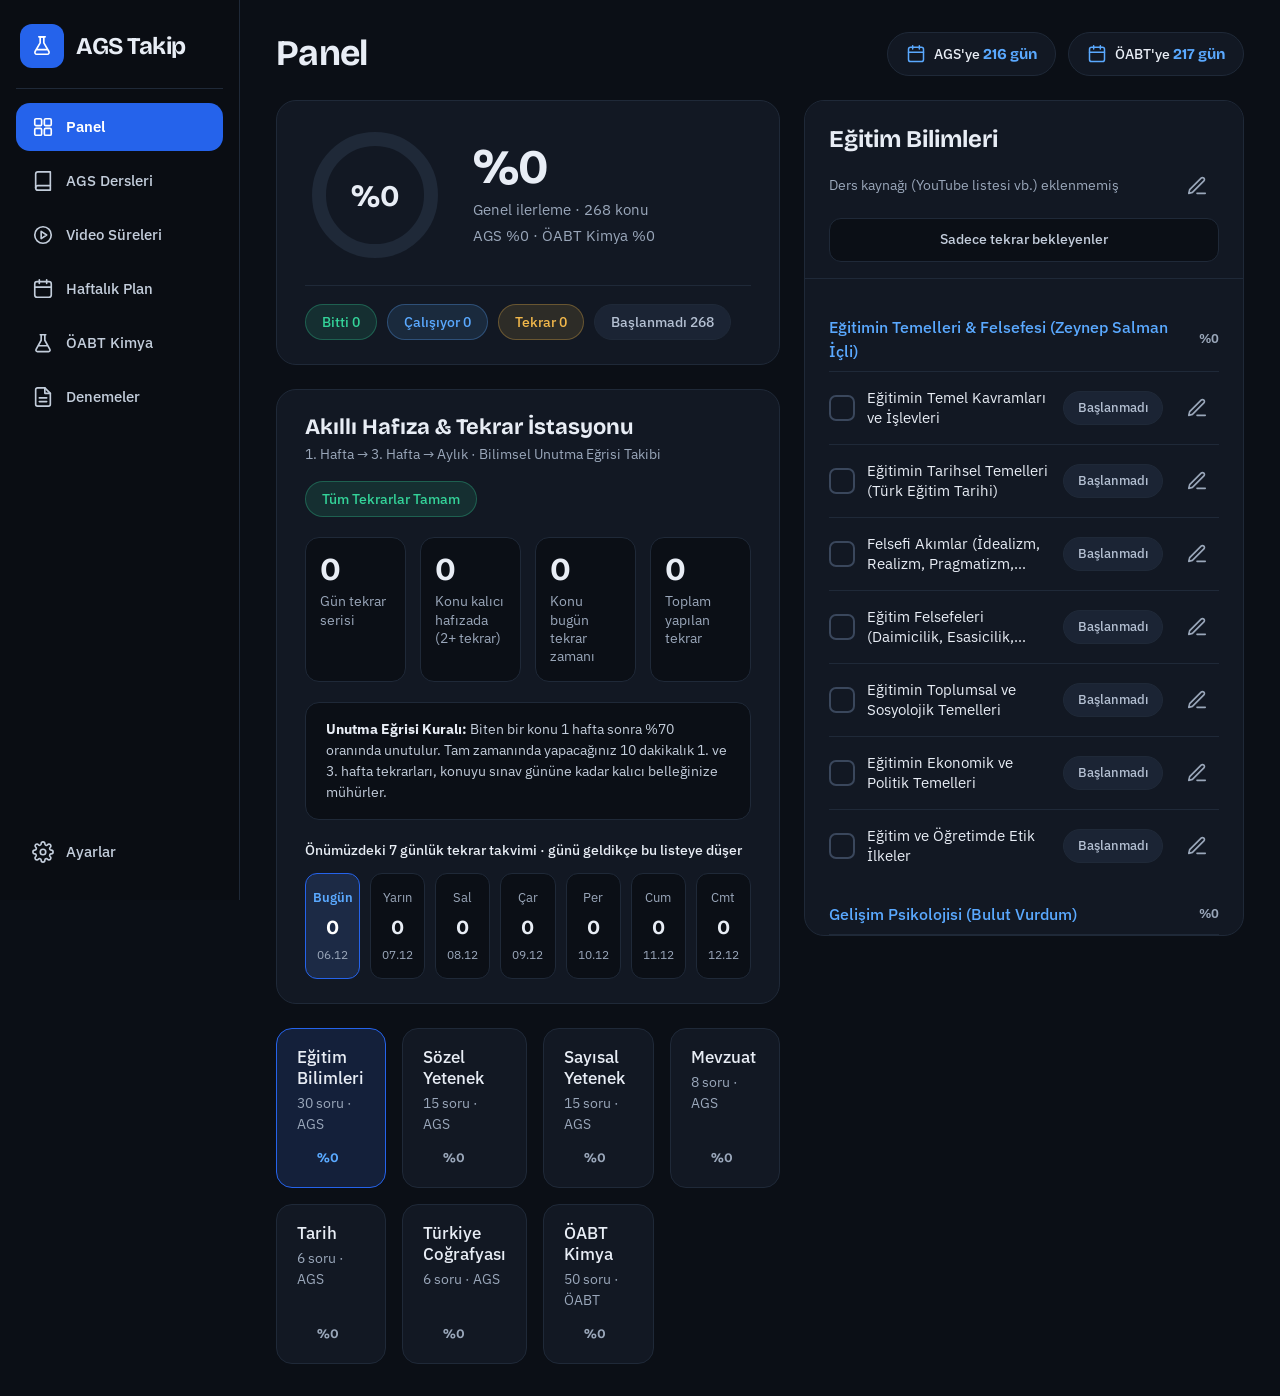
==== commit 3b57faa7: "Panel v3: Premium Dark Theme & Tablet Layout (Bricolage Grotesque, 44px touch targets, 440px side pa" ====
--- a/ags-takip-tek-dosya.html
+++ b/ags-takip-tek-dosya.html
@@ -3,7 +3,7 @@
 <head>
   <meta charset="UTF-8">
   <meta name="viewport" content="width=device-width, initial-scale=1">
-  <meta name="theme-color" content="#0c1017">
+  <meta name="theme-color" content="#0b0f16">
   <meta name="apple-mobile-web-app-capable" content="yes">
   <meta name="apple-mobile-web-app-status-bar-style" content="black-translucent">
   <meta name="apple-mobile-web-app-title" content="AGS Takip">
@@ -13,67 +13,62 @@
   <link rel="apple-touch-icon" href="icon-192.png">
   <link rel="preconnect" href="https://fonts.googleapis.com">
   <link rel="preconnect" href="https://fonts.gstatic.com" crossorigin>
-  <link href="https://fonts.googleapis.com/css2?family=Plus+Jakarta+Sans:ital,wght@0,300;0,400;0,500;0,600;0,700;0,800;1,400;1,600&display=swap" rel="stylesheet">
+  <link href="https://fonts.googleapis.com/css2?family=Bricolage+Grotesque:opsz,wght@12..96,600;12..96,700&family=IBM+Plex+Sans:wght@400;500;600&display=swap" rel="stylesheet">
   <style>
 /* ==========================================================================
-   AGS & ÖABT KİMYA TAKİP - SÜRÜM 2.0 (APPLE PRO DESIGN SYSTEM)
-   Apple Human Interface Guidelines (iPadOS & macOS) Tasarımı
+   AGS & ÖABT KİMYA TAKİP - SÜRÜM 3.0 (PREMIUM DARK PANEL)
+   Hedef Cihaz: Yatay Tablet (1280–1440 px), Dokunmatik Odaklı & Mobil Uyumlu
    ========================================================================== */
 
 :root {
-  /* Renk Paleti - Apple Pro Dark Titanium & Deep Space */
-  --bg: #07080a;
-  --bg-gradient: radial-gradient(circle at 12% 15%, rgba(10, 132, 255, 0.08) 0%, transparent 45%),
-                 radial-gradient(circle at 88% 85%, rgba(94, 92, 230, 0.07) 0%, transparent 50%),
-                 radial-gradient(circle at 50% 50%, rgba(48, 209, 88, 0.03) 0%, transparent 60%);
-  --card: rgba(22, 24, 34, 0.75);
-  --card-solid: #151722;
-  --card-elevated: rgba(30, 34, 48, 0.82);
-  --card-hover: rgba(36, 41, 58, 0.9);
-
-  /* Apple Tipografi & Kontrast */
-  --ink: #f5f5f7;
-  --ink-secondary: #a1a1a6;
-  --muted: #86868b;
-  --line: rgba(255, 255, 255, 0.09);
-  --line-light: rgba(255, 255, 255, 0.05);
-  --line-focus: rgba(10, 132, 255, 0.55);
-
-  /* Apple Accent Renkleri */
-  --blue: #0a84ff;
-  --blue-gradient: linear-gradient(180deg, #2997ff 0%, #0071e3 100%);
-  --blue-soft: rgba(10, 132, 255, 0.16);
-  --indigo: #5e5ce6;
-  --indigo-soft: rgba(94, 92, 230, 0.18);
-  --teal: #30d158;
-  --teal-soft: rgba(48, 209, 88, 0.16);
-  --cyan: #64d2ff;
-  --cyan-soft: rgba(100, 210, 255, 0.16);
-  --amber: #ff9f0a;
-  --amber-soft: rgba(255, 159, 10, 0.16);
-  --rose: #ff453a;
-  --rose-soft: rgba(255, 69, 58, 0.16);
-  --purple: #bf5af2;
-  --purple-soft: rgba(191, 90, 242, 0.18);
-
-  /* Apple Squircle Köşeler & Gölgeler */
-  --radius: 20px;
-  --radius-md: 14px;
-  --radius-sm: 10px;
+  /* Renk Paleti */
+  --bg: #0b0f16;
+  --sidebar: #0a0d13;
+  --card: #121823;
+  --line: #1f2938;
+  --card-dark: #0b0f16;
+
+  /* Metin Renkleri */
+  --ink: #e8edf5;
+  --ink-sec: #9aa7ba;
+  --muted: #9aa7ba;
+  --helper: #c3cddb;
+
+  /* Vurgu Renkleri */
+  --blue: #2563eb;
+  --blue-light: #5aa9ff;
+  --green: #34d399;
+  --amber: #f2b84b;
+
+  /* Nötr Rozet */
+  --badge-neutral-text: #b4c0d2;
+  --badge-neutral-bg: #1b2434;
+
+  /* Seçili Kart */
+  --card-selected-border: #2563eb;
+  --card-selected-bg: #14203a;
+
+  /* Bugün Takvim Kutusu */
+  --today-bg: #1c2a45;
+  --today-border: #2563eb;
+
+  /* Ayarlar Penceresi */
+  --modal-bg: #151b26;
+  --modal-danger: #ff8a80;
+
+  /* Yuvarlak Köşeler */
+  --radius-card: 20px;
+  --radius-btn: 14px;
   --radius-pill: 9999px;
-  --shadow: 0 10px 36px rgba(0, 0, 0, 0.45), inset 0 1px 0 rgba(255, 255, 255, 0.08);
-  --shadow-sm: 0 4px 16px rgba(0, 0, 0, 0.3), inset 0 1px 0 rgba(255, 255, 255, 0.06);
-  --shadow-glow: 0 0 24px rgba(10, 132, 255, 0.3);
-  --shadow-glow-purple: 0 0 24px rgba(191, 90, 242, 0.28);
-}
-
-/* ================== GÜZEL BİR SCROLL (APPLE FLOATING GLASS SCROLLBAR) ================== */
+  --radius-chk: 7px;
+}
+
+/* ================== GÜZEL BİR SCROLLBAR ================== */
 * {
   box-sizing: border-box;
   -webkit-tap-highlight-color: transparent;
   scrollbar-width: thin;
-  scrollbar-color: rgba(255, 255, 255, 0.2) transparent;
-  scroll-behavior: smooth;
+  scrollbar-color: #2b394e transparent;
 }
 
 ::-webkit-scrollbar {
@@ -86,19 +81,19 @@
 }
 
 ::-webkit-scrollbar-thumb {
-  background-color: rgba(255, 255, 255, 0.18);
+  background-color: #2b394e;
   border-radius: 9999px;
   border: 2px solid transparent;
   background-clip: padding-box;
-  transition: background-color 0.2s cubic-bezier(0.25, 1, 0.5, 1);
+  transition: background-color 0.2s ease;
 }
 
 ::-webkit-scrollbar-thumb:hover {
-  background-color: rgba(255, 255, 255, 0.42);
+  background-color: #3f5270;
 }
 
 ::-webkit-scrollbar-thumb:active {
-  background-color: rgba(255, 255, 255, 0.65);
+  background-color: #5aa9ff;
 }
 
 ::-webkit-scrollbar-corner {
@@ -108,21 +103,30 @@
 /* ================== GENEL TEMEL STILLER ================== */
 html, body {
   margin: 0;
+  padding: 0;
   height: 100%;
 }
 
 body {
-  font-family: -apple-system, BlinkMacSystemFont, "SF Pro Display", "SF Pro Text", "SF Pro", "Plus Jakarta Sans", system-ui, "Helvetica Neue", sans-serif;
+  font-family: "IBM Plex Sans", -apple-system, BlinkMacSystemFont, sans-serif;
   background-color: var(--bg);
-  background-image: var(--bg-gradient);
-  background-attachment: fixed;
+  background-image: none !important;
   color: var(--ink);
-  font-size: 15.5px;
-  line-height: 1.45;
-  letter-spacing: -0.012em;
+  font-size: 15px;
+  line-height: 1.5;
   -webkit-font-smoothing: antialiased;
   -moz-osx-font-smoothing: grayscale;
-  text-rendering: optimizeLegibility;
+}
+
+h1, h2, h3, h4,
+.overall-big-num,
+.kpi-num,
+.day-count,
+.course-progress-pct,
+.logo-text,
+.side-header-title,
+.chip-countdown .days-num {
+  font-family: "Bricolage Grotesque", -apple-system, BlinkMacSystemFont, sans-serif;
 }
 
 button, input, select, textarea {
@@ -133,44 +137,49 @@
 button {
   cursor: pointer;
   border: 0;
-  transition: transform 0.15s cubic-bezier(0.25, 1, 0.5, 1),
-              background 0.2s ease,
-              border-color 0.2s ease,
-              box-shadow 0.2s ease;
-}
-
-button:active {
-  transform: scale(0.975);
-}
-
-h1, h2, h3, h4 {
-  margin: 0;
-  letter-spacing: -0.024em;
-  font-weight: 700;
-  color: var(--ink);
+  transition: all 0.15s ease;
+}
+
+:focus-visible {
+  outline: 2px solid var(--blue-light) !important;
+  outline-offset: 2px;
+}
+
+/* Kartlarda ve düz yüzeylerde gölge ve gradyan yok */
+.card,
+.card-overall,
+.card-station,
+.course-card-v3,
+.kpi-box,
+.day-box,
+.forgetting-rule-box,
+dialog#settings,
+.chip-countdown {
+  box-shadow: none !important;
+  background-image: none !important;
 }
 
 .muted {
-  color: var(--muted);
-  font-size: .88rem;
-  letter-spacing: -0.01em;
+  color: var(--ink-sec);
+  font-size: 14px;
 }
 
 .spacer { flex: 1; }
 
-/* ================== YERLEŞİM (APPLE SIDEBAR & MAIN) ================== */
+/* ================== YERLEŞİM (SIDEBAR & MAIN) ================== */
 .app {
-  display: grid;
-  grid-template-columns: 240px minmax(0, 1fr);
-  min-height: 100%;
+  display: flex;
+  min-height: 100vh;
+  background: var(--bg);
 }
 
 .sidebar {
-  background: rgba(14, 16, 23, 0.85);
-  backdrop-filter: blur(36px) saturate(190%);
-  -webkit-backdrop-filter: blur(36px) saturate(190%);
+  width: 240px;
+  min-width: 240px;
+  flex-shrink: 0;
+  background: var(--sidebar);
   border-right: 1px solid var(--line);
-  padding: 24px 14px;
+  padding: 24px 16px;
   display: flex;
   flex-direction: column;
   gap: 8px;
@@ -178,35 +187,42 @@
   top: 0;
   height: 100vh;
   z-index: 30;
+  overflow-y: auto;
 }
 
 .logo {
   display: flex;
   align-items: center;
   gap: 12px;
-  padding: 6px 12px 22px;
-  font-weight: 800;
-  font-size: 1.18rem;
-  letter-spacing: -0.025em;
+  padding: 0 4px 20px 4px;
+  margin-bottom: 6px;
+  border-bottom: 1px solid var(--line);
+}
+
+.logo-box, .logo-mark {
+  width: 44px;
+  height: 44px;
+  min-width: 44px;
+  min-height: 44px;
+  border-radius: 12px;
+  background: var(--blue);
+  color: #ffffff;
+  display: flex;
+  align-items: center;
+  justify-content: center;
+  flex-shrink: 0;
+}
+
+.logo-box svg, .logo-mark svg {
+  width: 22px;
+  height: 22px;
+}
+
+.logo-text {
+  font-size: 24px;
+  font-weight: 700;
   color: var(--ink);
-}
-
-.logo-mark {
-  width: 38px;
-  height: 38px;
-  display: grid;
-  place-items: center;
-  border-radius: 12px;
-  background: linear-gradient(135deg, #0a84ff 0%, #5e5ce6 100%);
-  color: #fff;
-  font-size: 1.25rem;
-  box-shadow: 0 4px 16px rgba(10, 132, 255, 0.4);
-}
-
-.logo-text {
-  background: linear-gradient(180deg, #ffffff 0%, #d1d5db 100%);
-  -webkit-background-clip: text;
-  -webkit-text-fill-color: transparent;
+  letter-spacing: -0.02em;
 }
 
 #nav {
@@ -219,25 +235,28 @@
 .nav-item {
   display: flex;
   align-items: center;
-  gap: 13px;
+  gap: 12px;
+  height: 48px;
   min-height: 48px;
   padding: 0 16px;
-  border-radius: var(--radius-md);
+  border-radius: 14px;
   background: transparent;
-  color: var(--ink-secondary);
-  font-weight: 600;
-  font-size: .94rem;
+  color: var(--helper);
+  font-weight: 500;
+  font-size: 15px;
   text-align: left;
   width: 100%;
-  position: relative;
-  letter-spacing: -0.015em;
+  cursor: pointer;
+  transition: all 0.15s ease;
 }
 
 .nav-item .ni {
   width: 22px;
   height: 22px;
-  display: inline-flex;
-  opacity: .85;
+  display: flex;
+  align-items: center;
+  justify-content: center;
+  flex-shrink: 0;
 }
 
 .nav-item svg {
@@ -246,126 +265,967 @@
 }
 
 .nav-item:hover {
-  background: rgba(255, 255, 255, 0.06);
-  color: #fff;
+  background: rgba(255, 255, 255, 0.04);
+  color: var(--ink);
 }
 
 .nav-item.active {
-  background: var(--blue-gradient);
-  color: #fff;
-  box-shadow: 0 4px 18px rgba(10, 132, 255, 0.42);
-}
-
-.nav-item.active .ni {
-  opacity: 1;
+  background: var(--blue);
+  color: #ffffff;
+  font-weight: 600;
+}
+
+.nav-item .rozet {
+  margin-left: auto;
+  background: var(--amber);
+  color: #0b0f16;
+  font-size: 12px;
+  font-weight: 700;
+  padding: 2px 8px;
+  border-radius: var(--radius-pill);
 }
 
 .settings-btn {
-  color: var(--muted);
-  border: 1px solid transparent;
+  margin-top: auto;
+  color: var(--helper);
 }
 
 .settings-btn:hover {
-  border-color: var(--line);
+  background: rgba(255, 255, 255, 0.04);
   color: var(--ink);
 }
 
-main {
-  padding: 30px 36px 48px;
+main, #main {
+  flex: 1;
   min-width: 0;
-  -webkit-overflow-scrolling: touch;
-}
-
-/* ================== BAŞLIK & APPLE GERİ SAYIM ÇİPLERİ ================== */
+  padding: 32px 36px;
+  overflow-y: auto;
+}
+
+/* ================== BAŞLIK & GERİ SAYIM ROZETLERİ ================== */
 .head {
   display: flex;
   align-items: center;
-  gap: 14px;
+  justify-content: space-between;
   flex-wrap: wrap;
-  margin-bottom: 26px;
+  gap: 16px;
+  margin-bottom: 24px;
 }
 
 .head h1 {
-  font-size: 1.85rem;
-  flex: 1;
-  min-width: 180px;
-  font-weight: 800;
-  letter-spacing: -0.03em;
-  background: linear-gradient(180deg, #ffffff 0%, #cbd5e1 100%);
-  -webkit-background-clip: text;
-  -webkit-text-fill-color: transparent;
-}
-
+  font-size: 36px;
+  font-weight: 700;
+  color: var(--ink);
+  margin: 0;
+  line-height: 1.1;
+  letter-spacing: -0.02em;
+}
+
+.head-badges {
+  display: flex;
+  align-items: center;
+  gap: 12px;
+  flex-wrap: wrap;
+}
+
+.chip-countdown {
+  height: 44px;
+  min-height: 44px;
+  padding: 0 18px;
+  border-radius: var(--radius-pill);
+  background: var(--card);
+  border: 1px solid var(--line);
+  color: var(--ink);
+  font-size: 14px;
+  font-weight: 500;
+  display: inline-flex;
+  align-items: center;
+  gap: 8px;
+  cursor: pointer;
+  transition: all 0.15s ease;
+}
+
+.chip-countdown:hover {
+  border-color: var(--blue-light);
+}
+
+.chip-countdown svg {
+  width: 20px;
+  height: 20px;
+  color: var(--blue-light);
+}
+
+.chip-countdown .days-num {
+  color: var(--blue-light);
+  font-weight: 700;
+  font-size: 15px;
+}
+
+/* Eski chip yapısı uyumluluğu */
 .chip {
   display: inline-flex;
   align-items: center;
-  gap: 9px;
-  padding: 9px 16px;
+  gap: 8px;
+  height: 44px;
+  min-height: 44px;
+  padding: 0 18px;
   border-radius: var(--radius-pill);
   background: var(--card);
-  backdrop-filter: blur(24px);
-  -webkit-backdrop-filter: blur(24px);
   border: 1px solid var(--line);
-  box-shadow: var(--shadow-sm);
-  font-size: .92rem;
+  font-size: 14px;
+  font-weight: 500;
+  color: var(--ink);
+}
+
+.chip b {
+  color: var(--blue-light);
+  font-weight: 700;
+}
+
+/* ================== PANEL İKİ SÜTUNLU YERLEŞİM ================== */
+.panel-grid-v3 {
+  display: flex;
+  gap: 24px;
+  align-items: flex-start;
+}
+
+.col-left {
+  flex: 1;
+  min-width: 0;
+  display: flex;
+  flex-direction: column;
+  gap: 24px;
+}
+
+.col-right-side {
+  width: 440px;
+  min-width: 440px;
+  flex-shrink: 0;
+  background: var(--card);
+  border: 1px solid var(--line);
+  border-radius: var(--radius-card);
+  overflow: hidden;
+  position: sticky;
+  top: 32px;
+  max-height: calc(100vh - 64px);
+  display: flex;
+  flex-direction: column;
+}
+
+/* ================== SOL SÜTUN a) GENEL İLERLEME KARTI ================== */
+.card-overall {
+  background: var(--card);
+  border: 1px solid var(--line);
+  border-radius: var(--radius-card);
+  padding: 24px 28px;
+  display: flex;
+  flex-direction: column;
+  gap: 20px;
+}
+
+.overall-top {
+  display: flex;
+  align-items: center;
+  gap: 28px;
+}
+
+.ring-wrap {
+  width: 140px;
+  height: 140px;
+  min-width: 140px;
+  min-height: 140px;
+  flex-shrink: 0;
+  position: relative;
+  display: flex;
+  align-items: center;
+  justify-content: center;
+}
+
+.overall-details {
+  display: flex;
+  flex-direction: column;
+  gap: 4px;
+}
+
+.overall-big-num {
+  font-size: 48px;
+  font-weight: 700;
+  color: var(--ink);
+  line-height: 1;
+  letter-spacing: -0.02em;
+}
+
+.overall-sub-text {
+  font-size: 15px;
+  color: var(--ink-sec);
+  margin-top: 4px;
+}
+
+.overall-sub-exams {
+  font-size: 15px;
+  color: var(--ink-sec);
+}
+
+.badge-row {
+  display: flex;
+  flex-wrap: wrap;
+  gap: 10px;
+  border-top: 1px solid var(--line);
+  padding-top: 18px;
+}
+
+.badge-pill {
+  height: 36px;
+  min-height: 36px;
+  padding: 0 16px;
+  border-radius: var(--radius-pill);
+  font-size: 14px;
+  font-weight: 500;
+  display: inline-flex;
+  align-items: center;
+  gap: 6px;
+  white-space: nowrap;
+}
+
+.badge-green {
+  background: rgba(52, 211, 153, 0.12);
+  color: var(--green);
+  border: 1px solid rgba(52, 211, 153, 0.3);
+}
+
+.badge-blue {
+  background: rgba(90, 169, 255, 0.12);
+  color: var(--blue-light);
+  border: 1px solid rgba(90, 169, 255, 0.3);
+}
+
+.badge-amber {
+  background: rgba(242, 184, 75, 0.12);
+  color: var(--amber);
+  border: 1px solid rgba(242, 184, 75, 0.3);
+}
+
+.badge-neutral {
+  background: var(--badge-neutral-bg);
+  color: var(--badge-neutral-text);
+  border: 1px solid var(--line);
+}
+
+/* ================== SOL SÜTUN b) AKILLI HAFIZA & TEKRAR İSTASYONU ================== */
+.card-station {
+  background: var(--card);
+  border: 1px solid var(--line);
+  border-radius: var(--radius-card);
+  padding: 24px 28px;
+  display: flex;
+  flex-direction: column;
+  gap: 20px;
+}
+
+.station-header {
+  display: flex;
+  align-items: flex-start;
+  justify-content: space-between;
+  gap: 16px;
+  flex-wrap: wrap;
+}
+
+.station-title-box {
+  display: flex;
+  flex-direction: column;
+  gap: 4px;
+}
+
+.station-title {
+  font-size: 22px;
+  font-weight: 700;
+  color: var(--ink);
+  margin: 0;
+  line-height: 1.2;
+}
+
+.station-subtitle {
+  font-size: 14px;
+  color: var(--ink-sec);
+}
+
+.station-kpis {
+  display: grid;
+  grid-template-columns: repeat(4, 1fr);
+  gap: 14px;
+}
+
+.kpi-box {
+  background: var(--card-dark);
+  border: 1px solid var(--line);
+  border-radius: 14px;
+  padding: 16px 14px;
+  display: flex;
+  flex-direction: column;
+  gap: 6px;
+}
+
+.kpi-box .kpi-num {
+  font-size: 32px;
+  font-weight: 700;
+  color: var(--ink);
+  line-height: 1;
+}
+
+.kpi-box .kpi-desc {
+  font-size: 14px;
+  color: var(--ink-sec);
+  line-height: 1.3;
+}
+
+.forgetting-rule-box {
+  background: var(--card-dark);
+  border: 1px solid var(--line);
+  border-radius: 14px;
+  padding: 16px 20px;
+  font-size: 14px;
+  line-height: 1.5;
+  color: var(--helper);
+}
+
+.forgetting-rule-box strong {
+  color: var(--ink);
+  font-weight: 700;
+}
+
+/* Bekleyen tekrarlar */
+.ti-list-due {
+  display: flex;
+  flex-direction: column;
+  gap: 10px;
+}
+
+.ti-item-due {
+  background: var(--card-dark);
+  border: 1px solid var(--line);
+  border-radius: 14px;
+  padding: 14px 18px;
+  display: flex;
+  align-items: center;
+  justify-content: space-between;
+  gap: 14px;
+  flex-wrap: wrap;
+}
+
+.ti-item-left {
+  flex: 1;
+  min-width: 200px;
+}
+
+.ti-item-meta {
+  font-size: 13px;
+  color: var(--amber);
+  font-weight: 600;
+  margin-bottom: 2px;
+}
+
+.ti-item-meta .gecikme {
+  color: #ff8a80;
+}
+
+.ti-item-title {
+  font-size: 15px;
   font-weight: 600;
   color: var(--ink);
-  transition: border-color 0.2s, transform 0.2s;
-}
-
-.chip:hover {
-  border-color: rgba(255, 255, 255, 0.18);
-  transform: translateY(-1px);
-}
-
-.chip svg {
-  width: 17px;
-  height: 17px;
-  color: var(--cyan);
-}
-
-.chip b {
-  color: var(--cyan);
-  font-weight: 800;
-  letter-spacing: -0.02em;
-}
-
-.chip small {
-  color: var(--muted);
+}
+
+.ti-item-actions {
+  display: flex;
+  align-items: center;
+  gap: 8px;
+}
+
+.btn-repeat-ok {
+  height: 44px;
+  min-height: 44px;
+  padding: 0 18px;
+  border-radius: 12px;
+  background: var(--blue);
+  color: #ffffff;
+  font-weight: 600;
+  font-size: 14px;
+}
+
+.btn-repeat-defer {
+  height: 44px;
+  min-height: 44px;
+  padding: 0 16px;
+  border-radius: 12px;
+  background: transparent;
+  border: 1px solid var(--line);
+  color: var(--helper);
+  font-size: 14px;
+}
+
+.schedule-section {
+  display: flex;
+  flex-direction: column;
+  gap: 12px;
+}
+
+.schedule-heading {
+  font-size: 14px;
+  color: var(--ink);
   font-weight: 500;
-  margin-left: 2px;
-}
-
-/* ================== APPLE KARTLAR & İLERLEME ÇUBUĞU ================== */
+}
+
+.schedule-grid-7 {
+  display: grid;
+  grid-template-columns: repeat(7, 1fr);
+  gap: 10px;
+}
+
+.day-box {
+  background: var(--card-dark);
+  border: 1px solid var(--line);
+  border-radius: 12px;
+  padding: 14px 6px;
+  display: flex;
+  flex-direction: column;
+  align-items: center;
+  justify-content: center;
+  gap: 4px;
+  text-align: center;
+}
+
+.day-box .day-lbl {
+  font-size: 13px;
+  color: var(--ink-sec);
+}
+
+.day-box .day-count {
+  font-size: 20px;
+  font-weight: 700;
+  color: var(--ink);
+}
+
+.day-box .day-date {
+  font-size: 12px;
+  color: var(--ink-sec);
+}
+
+.day-box.is-today {
+  border: 1px solid var(--today-border) !important;
+  background: var(--today-bg) !important;
+}
+
+.day-box.is-today .day-lbl {
+  color: var(--blue-light);
+  font-weight: 600;
+}
+
+.day-box.is-today .day-count {
+  color: #ffffff;
+}
+
+/* ================== SOL SÜTUN c) DERS KARTLARI (4 SÜTUNLU IZGARA) ================== */
+.course-grid-4 {
+  display: grid;
+  grid-template-columns: repeat(4, 1fr);
+  gap: 16px;
+}
+
+.course-card-v3 {
+  background: var(--card);
+  border: 1px solid var(--line);
+  border-radius: 16px;
+  padding: 18px 20px;
+  cursor: pointer;
+  text-align: left;
+  display: flex;
+  flex-direction: column;
+  justify-content: space-between;
+  min-height: 110px;
+  transition: all 0.15s ease;
+  width: 100%;
+}
+
+.course-card-v3:hover {
+  border-color: #2b394e;
+}
+
+.course-card-v3.active {
+  border-color: var(--card-selected-border) !important;
+  background: var(--card-selected-bg) !important;
+}
+
+.course-top-info {
+  display: flex;
+  flex-direction: column;
+  gap: 4px;
+}
+
+.course-title-text {
+  font-size: 17px;
+  font-weight: 500;
+  color: var(--ink);
+  line-height: 1.25;
+}
+
+.course-questions-text {
+  font-size: 14px;
+  color: var(--ink-sec);
+}
+
+.course-bar-wrap {
+  display: flex;
+  align-items: center;
+  gap: 10px;
+  margin-top: 14px;
+}
+
+.course-progress-bar {
+  flex: 1;
+  height: 8px;
+  background: var(--card-dark);
+  border-radius: var(--radius-pill);
+  overflow: hidden;
+}
+
+.course-progress-fill {
+  height: 100%;
+  background: var(--blue);
+  border-radius: var(--radius-pill);
+  transition: width 0.3s ease;
+}
+
+.course-progress-pct {
+  font-size: 13px;
+  font-weight: 700;
+  color: var(--ink-sec);
+  min-width: 32px;
+  text-align: right;
+}
+
+.course-card-v3.active .course-progress-pct {
+  color: var(--blue-light);
+}
+
+/* ================== SAĞ PANEL (440 px KONU PANELİ) ================== */
+.side-header-sticky {
+  position: sticky;
+  top: 0;
+  background: var(--card);
+  z-index: 5;
+  padding: 24px 24px 16px 24px;
+  border-bottom: 1px solid var(--line);
+  display: flex;
+  flex-direction: column;
+  gap: 10px;
+}
+
+.side-header-title {
+  font-size: 24px;
+  font-weight: 700;
+  color: var(--ink);
+  margin: 0;
+  line-height: 1.2;
+}
+
+.side-resource-row {
+  display: flex;
+  align-items: center;
+  justify-content: space-between;
+  gap: 10px;
+}
+
+.side-resource-empty {
+  font-size: 14px;
+  color: var(--ink-sec);
+  white-space: nowrap;
+  overflow: hidden;
+  text-overflow: ellipsis;
+}
+
+.side-resource-link {
+  font-size: 14px;
+  color: var(--blue-light);
+  text-decoration: none;
+  white-space: nowrap;
+  overflow: hidden;
+  text-overflow: ellipsis;
+}
+
+.side-resource-link:hover {
+  text-decoration: underline;
+}
+
+.btn-icon-44 {
+  width: 44px;
+  height: 44px;
+  min-width: 44px;
+  min-height: 44px;
+  border-radius: 10px;
+  background: transparent;
+  border: 1px solid transparent;
+  color: var(--ink-sec);
+  display: inline-flex;
+  align-items: center;
+  justify-content: center;
+  cursor: pointer;
+  transition: all 0.15s ease;
+  flex-shrink: 0;
+}
+
+.btn-icon-44:hover {
+  background: var(--card-dark);
+  border-color: var(--line);
+  color: var(--ink);
+}
+
+.btn-icon-44.has-note {
+  color: var(--blue-light);
+}
+
+.btn-filter-repeat {
+  height: 44px;
+  min-height: 44px;
+  width: 100%;
+  border: 1px solid var(--line);
+  border-radius: 12px;
+  background: var(--card-dark);
+  color: var(--helper);
+  font-size: 14px;
+  font-weight: 500;
+  display: flex;
+  align-items: center;
+  justify-content: center;
+  gap: 8px;
+  cursor: pointer;
+  transition: all 0.15s ease;
+}
+
+.btn-filter-repeat:hover {
+  border-color: var(--blue-light);
+  color: var(--ink);
+}
+
+.btn-filter-repeat.active {
+  border-color: var(--blue);
+  background: var(--card-selected-bg);
+  color: var(--blue-light);
+}
+
+.side-topics-scroll {
+  overflow-y: auto;
+  padding: 16px 24px 24px 24px;
+  flex: 1;
+  min-height: 0;
+}
+
+.topic-group-header {
+  display: flex;
+  align-items: center;
+  justify-content: space-between;
+  margin-top: 20px;
+  margin-bottom: 8px;
+}
+
+.topic-group-title {
+  color: var(--blue-light);
+  font-size: 16px;
+  font-weight: 500;
+}
+
+.topic-group-pct {
+  font-size: 13px;
+  font-weight: 600;
+  color: var(--ink-sec);
+}
+
+.topic-list-ul {
+  list-style: none;
+  padding: 0;
+  margin: 0;
+}
+
+.topic-row-item {
+  border-top: 1px solid var(--line);
+  padding: 14px 0;
+  display: flex;
+  align-items: center;
+  gap: 12px;
+  min-height: 52px;
+}
+
+.topic-row-item.done .topic-name-text {
+  text-decoration: line-through;
+  color: var(--ink-sec);
+}
+
+.chk-box-custom {
+  appearance: none;
+  -webkit-appearance: none;
+  width: 26px;
+  height: 26px;
+  min-width: 26px;
+  min-height: 26px;
+  border: 2px solid #3a475c;
+  border-radius: var(--radius-chk);
+  background-color: transparent;
+  cursor: pointer;
+  display: inline-flex;
+  align-items: center;
+  justify-content: center;
+  margin: 0;
+  transition: all 0.15s ease;
+  position: relative;
+  flex-shrink: 0;
+}
+
+.chk-box-custom:checked {
+  background-color: var(--green);
+  border-color: var(--green);
+}
+
+.chk-box-custom:checked::after {
+  content: '';
+  position: absolute;
+  width: 6px;
+  height: 11px;
+  border: solid var(--card-dark);
+  border-width: 0 2.5px 2.5px 0;
+  transform: rotate(45deg);
+  top: 4px;
+}
+
+.topic-name-text {
+  font-size: 15px;
+  color: var(--ink);
+  line-height: 1.35;
+  flex: 1;
+  min-width: 0;
+  display: -webkit-box;
+  -webkit-line-clamp: 2;
+  -webkit-box-orient: vertical;
+  overflow: hidden;
+  text-overflow: ellipsis;
+}
+
+.topic-status-pill {
+  height: 34px;
+  min-height: 34px;
+  padding: 0 14px;
+  border-radius: var(--radius-pill);
+  font-size: 13px;
+  font-weight: 500;
+  cursor: pointer;
+  white-space: nowrap;
+  display: inline-flex;
+  align-items: center;
+  justify-content: center;
+  transition: all 0.15s ease;
+}
+
+.topic-status-pill.s0 {
+  background: var(--badge-neutral-bg);
+  color: var(--badge-neutral-text);
+  border: 1px solid var(--line);
+}
+
+.topic-status-pill.s1 {
+  background: rgba(90, 169, 255, 0.12);
+  color: var(--blue-light);
+  border: 1px solid rgba(90, 169, 255, 0.3);
+}
+
+.topic-status-pill.s2 {
+  background: rgba(52, 211, 153, 0.12);
+  color: var(--green);
+  border: 1px solid rgba(52, 211, 153, 0.3);
+}
+
+.topic-status-pill.s3 {
+  background: rgba(242, 184, 75, 0.12);
+  color: var(--amber);
+  border: 1px solid rgba(242, 184, 75, 0.3);
+}
+
+.topic-note-editor {
+  border-top: 1px dashed var(--line);
+  padding: 10px 0 14px 0;
+  display: flex;
+  flex-direction: column;
+  gap: 8px;
+}
+
+.note-textarea {
+  width: 100%;
+  min-height: 72px;
+  padding: 10px 14px;
+  border: 1px solid var(--line);
+  border-radius: 12px;
+  background: var(--card-dark);
+  color: var(--ink);
+  resize: vertical;
+  outline: none;
+  font-size: 14px;
+  box-sizing: border-box;
+}
+
+/* ================== AYARLAR PENCERESİ (480 px, #151b26, 24 px) ================== */
+dialog#settings {
+  width: 480px;
+  max-width: calc(100vw - 32px);
+  background: var(--modal-bg);
+  border: 1px solid var(--line);
+  border-radius: 24px;
+  padding: 28px 32px;
+  color: var(--ink);
+  box-shadow: none;
+}
+
+dialog#settings::backdrop {
+  background: rgba(0, 0, 0, 0.7);
+  backdrop-filter: blur(4px);
+}
+
+.modal-title {
+  font-size: 24px;
+  font-weight: 700;
+  margin: 0;
+  color: var(--ink);
+}
+
+.modal-desc {
+  font-size: 14px;
+  color: var(--ink-sec);
+  margin-top: 6px;
+  margin-bottom: 20px;
+  line-height: 1.4;
+}
+
+.field-label {
+  display: block;
+  font-size: 14px;
+  color: var(--helper);
+  margin-bottom: 8px;
+  font-weight: 500;
+}
+
+.input-dark-48 {
+  width: 100%;
+  height: 48px;
+  min-height: 48px;
+  background: var(--card-dark);
+  border: 1px solid var(--line);
+  border-radius: 12px;
+  color: var(--ink);
+  font-size: 15px;
+  padding: 0 16px;
+  margin-bottom: 14px;
+  box-sizing: border-box;
+  outline: none;
+}
+
+.input-dark-48:focus, .note-textarea:focus {
+  border-color: var(--blue-light);
+}
+
+.modal-divider {
+  border: 0;
+  border-top: 1px solid var(--line);
+  margin: 20px 0;
+}
+
+.modal-subtitle {
+  font-size: 18px;
+  font-weight: 600;
+  margin: 0;
+  color: var(--ink);
+}
+
+.backup-btn-grid {
+  display: grid;
+  grid-template-columns: 1fr 1fr;
+  gap: 12px;
+  margin-bottom: 20px;
+}
+
+.btn-backup {
+  height: 48px;
+  min-height: 48px;
+  background: var(--card-dark);
+  border: 1px solid var(--line);
+  border-radius: 12px;
+  color: var(--ink);
+  font-size: 15px;
+  font-weight: 500;
+  cursor: pointer;
+  display: flex;
+  align-items: center;
+  justify-content: center;
+  transition: all 0.15s ease;
+}
+
+.btn-backup:hover {
+  border-color: var(--blue-light);
+}
+
+.modal-footer {
+  display: flex;
+  align-items: center;
+  justify-content: space-between;
+  margin-top: 20px;
+}
+
+.btn-reset-danger {
+  background: transparent;
+  border: 0;
+  color: var(--modal-danger);
+  font-size: 15px;
+  font-weight: 500;
+  cursor: pointer;
+  padding: 10px 0;
+  min-height: 44px;
+}
+
+.btn-reset-danger:hover {
+  text-decoration: underline;
+}
+
+.btn-close-amber {
+  height: 48px;
+  min-height: 48px;
+  padding: 0 28px;
+  background: var(--amber);
+  color: #0b0f16;
+  font-weight: 600;
+  font-size: 15px;
+  border-radius: 12px;
+  border: 0;
+  cursor: pointer;
+  transition: opacity 0.15s ease;
+}
+
+.btn-close-amber:hover {
+  opacity: 0.9;
+}
+
+/* ================== BUTONLAR VE ESKİ ELEMAN UYUMLULUĞU ================== */
 .card {
   background: var(--card);
-  backdrop-filter: blur(32px) saturate(180%);
-  -webkit-backdrop-filter: blur(32px) saturate(180%);
   border: 1px solid var(--line);
-  border-radius: var(--radius);
-  box-shadow: var(--shadow);
-  padding: 24px;
+  border-radius: var(--radius-card);
+  padding: 24px 28px;
   position: relative;
-  overflow: hidden;
-}
-
-.card::before {
-  content: "";
-  position: absolute;
-  top: 0; left: 0; right: 0;
-  height: 1px;
-  background: linear-gradient(90deg, transparent, rgba(255, 255, 255, 0.15), transparent);
-  pointer-events: none;
 }
 
 .card h2 {
-  font-size: 1.22rem;
-  letter-spacing: -0.022em;
+  font-size: 20px;
+  font-weight: 700;
+  color: var(--ink);
+  margin-bottom: 12px;
 }
 
 .bar {
   height: 8px;
-  background: rgba(255, 255, 255, 0.08);
+  background: var(--card-dark);
   border-radius: var(--radius-pill);
   overflow: hidden;
   flex: 1;
@@ -374,343 +1234,13 @@
 .bar > i {
   display: block;
   height: 100%;
-  background: linear-gradient(90deg, #0a84ff 0%, #30d158 100%);
+  background: var(--blue);
   border-radius: var(--radius-pill);
-  transition: width 0.4s cubic-bezier(0.25, 1, 0.5, 1);
-  box-shadow: 0 0 10px rgba(48, 209, 88, 0.4);
+  transition: width 0.3s ease;
 }
 
 .bar.indigo > i {
-  background: linear-gradient(90deg, #5e5ce6 0%, #bf5af2 100%);
-  box-shadow: 0 0 10px rgba(191, 90, 242, 0.4);
-}
-
-/* ================== GENEL BAKIŞ / PANEL ================== */
-.panel-grid {
-  display: grid;
-  grid-template-columns: minmax(0, 1.5fr) minmax(340px, 1fr);
-  gap: 22px;
-  align-items: start;
-}
-
-.overall {
-  display: flex;
-  align-items: center;
-  gap: 28px;
-  flex-wrap: wrap;
-  margin-bottom: 22px;
-}
-
-.ring {
-  position: relative;
-  width: 140px;
-  height: 140px;
-  flex: none;
-  filter: drop-shadow(0 0 14px rgba(10, 132, 255, 0.3));
-}
-
-.ring svg {
-  width: 100%;
-  height: 100%;
-  transform: rotate(-90deg);
-}
-
-.ring .t {
-  position: absolute;
-  inset: 0;
-  display: grid;
-  place-items: center;
-  font-size: 1.85rem;
-  font-weight: 800;
-  letter-spacing: -0.03em;
-  color: #fff;
-}
-
-.overall-info {
-  flex: 1;
-  min-width: 200px;
-}
-
-.overall-info .big {
-  font-size: 2.3rem;
-  font-weight: 800;
-  line-height: 1.15;
-  letter-spacing: -0.03em;
-  color: #fff;
-}
-
-.stats {
-  display: flex;
-  gap: 8px;
-  flex-wrap: wrap;
-  margin-top: 14px;
-}
-
-.stat {
-  padding: 6px 13px;
-  border-radius: var(--radius-pill);
-  font-size: .86rem;
-  font-weight: 600;
-  background: rgba(255, 255, 255, 0.06);
-  border: 1px solid var(--line);
-  color: var(--ink-secondary);
-}
-
-.courses {
-  display: grid;
-  grid-template-columns: repeat(auto-fill, minmax(210px, 1fr));
-  gap: 15px;
-}
-
-.course {
-  text-align: left;
-  border: 1px solid var(--line);
-  background: var(--card-solid);
-  border-radius: var(--radius-md);
-  box-shadow: var(--shadow-sm);
-  padding: 18px;
-  min-height: 98px;
-  display: flex;
-  flex-direction: column;
-  gap: 12px;
-  transition: all 0.2s cubic-bezier(0.25, 1, 0.5, 1);
-}
-
-.course:hover {
-  transform: translateY(-2px);
-  border-color: rgba(255, 255, 255, 0.18);
-  box-shadow: 0 8px 24px rgba(0, 0, 0, 0.4);
-}
-
-.course.active {
-  border-color: var(--blue);
-  background: rgba(10, 132, 255, 0.12);
-  box-shadow: 0 0 18px rgba(10, 132, 255, 0.25);
-}
-
-.course .ct {
-  font-weight: 700;
-  font-size: .98rem;
-  letter-spacing: -0.015em;
-  color: var(--ink);
-}
-
-.course .cs {
-  color: var(--muted);
-  font-size: .84rem;
-  font-weight: 500;
-}
-
-.course .pr {
-  display: flex;
-  align-items: center;
-  gap: 10px;
-  font-size: .88rem;
-  font-weight: 700;
-  color: var(--ink-secondary);
-}
-
-.course.oabt .bar > i {
-  background: linear-gradient(90deg, #5e5ce6 0%, #bf5af2 100%);
-  box-shadow: 0 0 10px rgba(191, 90, 242, 0.4);
-}
-
-.side {
-  position: sticky;
-  top: 24px;
-  max-height: calc(100vh - 48px);
-  display: flex;
-  flex-direction: column;
-}
-
-.side .scroll {
-  overflow-y: auto;
-  overflow-x: hidden;
-  margin-top: 12px;
-  padding-right: 4px;
-}
-
-/* ================== KONU LİSTESİ (APPLE GROUPED INSET) ================== */
-.group-title {
-  display: flex;
-  align-items: center;
-  gap: 10px;
-  margin: 18px 0 8px;
-  font-weight: 700;
-  color: var(--cyan);
-  font-size: .96rem;
-  letter-spacing: -0.015em;
-}
-
-.group-title .gp {
-  margin-left: auto;
-  font-weight: 600;
-  color: var(--muted);
-  font-size: .84rem;
-}
-
-.konular {
-  list-style: none;
-  margin: 0;
-  padding: 0;
-}
-
-.konu {
-  border-bottom: 1px solid var(--line-light);
-  padding: 6px 0;
-  transition: background 0.15s;
-}
-
-.konu:last-child {
-  border-bottom: 0;
-}
-
-.konu .r {
-  display: flex;
-  align-items: center;
-  gap: 12px;
-  min-height: 52px;
-}
-
-.konu .kad {
-  flex: 1;
-  min-width: 0;
-  font-weight: 600;
-  font-size: .94rem;
-  color: var(--ink);
-  letter-spacing: -0.01em;
-}
-
-.konu.done .kad {
-  color: var(--muted);
-  text-decoration: line-through;
-  text-decoration-color: rgba(255, 255, 255, 0.25);
-}
-
-.chk {
-  width: 26px;
-  height: 26px;
-  flex: none;
-  border-radius: 8px;
-  border: 2px solid rgba(255, 255, 255, 0.2);
-  background: rgba(255, 255, 255, 0.04);
-  color: #fff;
-  display: grid;
-  place-items: center;
-  padding: 0;
-  font-size: 0.95rem;
-  line-height: 1;
-  transition: all 0.2s cubic-bezier(0.25, 1, 0.5, 1);
-}
-
-.chk:hover {
-  border-color: rgba(255, 255, 255, 0.4);
-}
-
-.chk.on {
-  background: var(--blue-gradient);
-  border-color: var(--blue);
-  box-shadow: 0 0 12px rgba(10, 132, 255, 0.5);
-}
-
-/* Durum Rozetleri (Apple Translucent Pills) */
-.pill {
-  border: 0;
-  border-radius: var(--radius-pill);
-  padding: 6px 13px;
-  font-size: .8rem;
-  font-weight: 700;
-  min-height: 32px;
-  white-space: nowrap;
-  letter-spacing: -0.01em;
-  transition: transform 0.15s;
-}
-
-.pill:active { transform: scale(0.96); }
-
-.s0 {
-  background: rgba(255, 255, 255, 0.08);
-  color: var(--muted);
-}
-
-.s1 {
-  background: var(--blue-soft);
-  color: var(--cyan);
-  border: 1px solid rgba(100, 210, 255, 0.3);
-}
-
-.s2 {
-  background: var(--teal-soft);
-  color: var(--teal);
-  border: 1px solid rgba(48, 209, 88, 0.3);
-}
-
-.s3 {
-  background: var(--amber-soft);
-  color: var(--amber);
-  border: 1px solid rgba(255, 159, 10, 0.3);
-}
-
-.ico {
-  border: 0;
-  background: transparent;
-  width: 36px;
-  height: 36px;
-  border-radius: 10px;
-  color: var(--muted);
-  font-size: 1.05rem;
-  flex: none;
-  display: grid;
-  place-items: center;
-}
-
-.ico:hover, .ico.has {
-  background: rgba(255, 255, 255, 0.08);
-  color: var(--blue);
-}
-
-.note {
-  width: 100%;
-  margin: 4px 0 10px;
-  min-height: 72px;
-  padding: 12px 14px;
-  border: 1px solid var(--line);
-  border-radius: var(--radius-md);
-  background: rgba(0, 0, 0, 0.3);
-  color: var(--ink);
-  resize: vertical;
-  outline: none;
-  font-size: .9rem;
-}
-
-.note:focus {
-  border-color: var(--blue);
-  box-shadow: 0 0 12px rgba(10, 132, 255, 0.3);
-}
-
-.add-form {
-  display: flex;
-  gap: 10px;
-  margin-top: 14px;
-}
-
-.add-form input, .field input, .form input, .form select, .plan-add input {
-  flex: 1;
-  min-height: 46px;
-  padding: 0 14px;
-  border: 1px solid var(--line);
-  border-radius: var(--radius-md);
-  background: rgba(18, 20, 27, 0.85);
-  color: var(--ink);
-  min-width: 0;
-  outline: none;
-  font-size: .93rem;
-  transition: border-color 0.2s, box-shadow 0.2s;
-}
-
-.add-form input:focus, .field input:focus, .form input:focus, .form select:focus, .plan-add input:focus {
-  border-color: var(--blue);
-  box-shadow: 0 0 14px rgba(10, 132, 255, 0.35);
+  background: var(--blue);
 }
 
 /* ================== BUTONLAR (APPLE TACTILE BUTTONS) ================== */
@@ -2374,9 +2904,33 @@
 }
 
 /* ================== MOBİL / DAR EKRAN ================== */
+@media (max-width: 1200px) {
+  .course-grid-4 {
+    grid-template-columns: repeat(2, 1fr);
+  }
+}
+
+@media (max-width: 960px) {
+  .panel-grid-v3 {
+    flex-direction: column;
+  }
+  .col-right-side {
+    width: 100%;
+    min-width: 0;
+    position: static;
+    max-height: none;
+  }
+  .station-kpis {
+    grid-template-columns: repeat(2, 1fr);
+  }
+  .schedule-grid-7 {
+    grid-template-columns: repeat(4, 1fr);
+  }
+}
+
 @media (max-width: 820px) {
   .app {
-    grid-template-columns: minmax(0, 1fr);
+    display: block;
     padding-bottom: 78px;
   }
   .sidebar {
@@ -2384,19 +2938,20 @@
     z-index: 40;
     inset: auto 0 0 0;
     height: auto;
+    width: 100%;
+    min-width: 0;
     flex-direction: row;
     padding: 6px 10px 8px;
     border-right: 0;
     border-top: 1px solid var(--line);
-    background: rgba(14, 16, 23, 0.92);
-    backdrop-filter: blur(28px);
-    -webkit-backdrop-filter: blur(28px);
+    background: rgba(10, 13, 19, 0.95);
   }
   .logo { display: none; }
   #nav {
     flex-direction: row;
     justify-content: space-around;
     gap: 4px;
+    width: 100%;
   }
   .nav-item {
     flex-direction: column;
@@ -2411,9 +2966,13 @@
   .settings-btn {
     width: auto;
     min-width: 60px;
-  }
-  main {
+    margin-top: 0;
+  }
+  main, #main {
     padding: 18px 16px 32px;
+  }
+  .course-grid-4 {
+    grid-template-columns: 1fr;
   }
 }
 
@@ -2428,7 +2987,15 @@
 <body>
   <div class="app">
     <aside class="sidebar">
-      <div class="logo"><span class="logo-mark">⚗</span><span class="logo-text">AGS Takip</span></div>
+      <div class="logo">
+        <div class="logo-box">
+          <svg width="22" height="22" viewBox="0 0 24 24" fill="none" stroke="currentColor" stroke-width="1.8" stroke-linecap="round" stroke-linejoin="round">
+            <path d="M10 2v6.5L4.5 18A2 2 0 0 0 6.2 21h11.6a2 2 0 0 0 1.7-3L14 8.5V2h-4z"/>
+            <path d="M8.5 2h7M7 16h10"/>
+          </svg>
+        </div>
+        <span class="logo-text">AGS Takip</span>
+      </div>
       <nav id="nav"></nav>
       <button class="nav-item settings-btn" data-a="settings"><span class="ni" id="ico-settings"></span><span>Ayarlar</span></button>
     </aside>
@@ -2436,28 +3003,25 @@
   </div>
 
   <dialog id="settings">
-    <h2>Ayarlar</h2>
-    <p class="muted">ÖSYM 2027 sınav tarihlerini açıkladığında buraya girin.</p>
-    <label class="field">AGS tarihi
-      <input type="date" id="d-ags">
-    </label>
-    <label class="field">ÖABT tarihi
-      <input type="date" id="d-oabt">
-    </label>
-    <hr>
-    <h3>Yedekleme</h3>
-    <p class="muted">İlerleme bu tabletin tarayıcısında saklanır. Tarayıcı verisi silinirse kaybolur; arada yedek alın.</p>
-    <div class="row">
-      <button class="btn" data-a="export">Yedeği indir</button>
-      <label class="btn btn-ghost">Yedeği yükle
+    <h2 class="modal-title">Ayarlar</h2>
+    <p class="modal-desc">ÖSYM 2027 sınav tarihlerini açıkladığında buraya girin.</p>
+    <label class="field-label" for="d-ags">AGS tarihi</label>
+    <input type="date" id="d-ags" class="input-dark-48">
+    <label class="field-label" for="d-oabt">ÖABT tarihi</label>
+    <input type="date" id="d-oabt" class="input-dark-48">
+    <hr class="modal-divider">
+    <h3 class="modal-subtitle">Yedekleme</h3>
+    <p class="modal-desc">İlerleme bu tabletin tarayıcısında saklanır. Tarayıcı verisi silinirse kaybolur; arada yedek alın.</p>
+    <div class="backup-btn-grid">
+      <button class="btn-backup" data-a="export">Yedeği indir</button>
+      <label class="btn-backup">Yedeği yükle
         <input type="file" id="import" accept="application/json,.json" hidden>
       </label>
     </div>
-    <hr>
-    <div class="row">
-      <button class="btn btn-danger" data-a="reset">Tüm verileri sıfırla</button>
-      <span class="spacer"></span>
-      <button class="btn btn-primary" data-a="closeSettings">Kapat</button>
+    <hr class="modal-divider">
+    <div class="modal-footer">
+      <button class="btn-reset-danger" data-a="reset">Tüm verileri sıfırla</button>
+      <button class="btn-close-amber" data-a="closeSettings">Kapat</button>
     </div>
   </dialog>
 
@@ -3033,17 +3597,22 @@
 
   /* ================= İkonlar ================= */
   var svg = function (p) {
-    return '<svg viewBox="0 0 24 24" fill="none" stroke="currentColor" stroke-width="1.8" stroke-linecap="round" stroke-linejoin="round">' + p + '</svg>';
+    return '<svg width="22" height="22" viewBox="0 0 24 24" fill="none" stroke="currentColor" stroke-width="1.8" stroke-linecap="round" stroke-linejoin="round">' + p + '</svg>';
   };
   var IC = {
-    panel: svg('<rect x="3" y="3" width="7.5" height="7.5" rx="2"/><rect x="13.5" y="3" width="7.5" height="7.5" rx="2"/><rect x="3" y="13.5" width="7.5" height="7.5" rx="2"/><rect x="13.5" y="13.5" width="7.5" height="7.5" rx="2"/>'),
-    ags: svg('<path d="M4 5.5A2.5 2.5 0 0 1 6.5 3H20v15H6.5A2.5 2.5 0 0 0 4 20.5z"/><path d="M4 20.5A2.5 2.5 0 0 0 6.5 23H20v-5"/>'),
+    panel: svg('<rect x="3" y="3" width="7.5" height="7.5" rx="1.5"/><rect x="13.5" y="3" width="7.5" height="7.5" rx="1.5"/><rect x="3" y="13.5" width="7.5" height="7.5" rx="1.5"/><rect x="13.5" y="13.5" width="7.5" height="7.5" rx="1.5"/>'),
+    ags: svg('<path d="M4 19.5A2.5 2.5 0 0 1 6.5 17H20"/><path d="M6.5 2H20v20H6.5A2.5 2.5 0 0 1 4 19.5v-15A2.5 2.5 0 0 1 6.5 2z"/>'),
     oabt: svg('<path d="M9 3h6M10 3v6L4.5 19a1.6 1.6 0 0 0 1.4 2.4h12.2a1.6 1.6 0 0 0 1.4-2.4L14 9V3"/><path d="M7.5 15h9"/>'),
-    deneme: svg('<path d="M7 3h7l5 5v13H7z"/><path d="M14 3v5h5M10 13h6M10 17h6"/>'),
-    plan: svg('<rect x="3" y="5" width="18" height="16" rx="3"/><path d="M3 10h18M8 3v4M16 3v4"/>'),
-    sureler: svg('<circle cx="12" cy="12" r="9"/><polyline points="12 7 12 12 15 14"/>'),
+    deneme: svg('<path d="M14 2H6a2 2 0 0 0-2 2v16a2 2 0 0 0 2 2h12a2 2 0 0 0 2-2V8z"/><polyline points="14 2 14 8 20 8"/><line x1="16" y1="13" x2="8" y2="13"/><line x1="16" y1="17" x2="8" y2="17"/>'),
+    plan: svg('<rect x="3" y="4" width="18" height="17" rx="2.5"/><path d="M16 2v4M8 2v4M3 10h18"/>'),
+    sureler: svg('<circle cx="12" cy="12" r="9"/><polygon points="10 8 16 12 10 16 10 8"/>'),
     settings: svg('<circle cx="12" cy="12" r="3"/><path d="M19.4 15a1.7 1.7 0 0 0 .3 1.9l.1.1a2 2 0 1 1-2.8 2.8l-.1-.1a1.7 1.7 0 0 0-1.9-.3 1.7 1.7 0 0 0-1 1.5V21a2 2 0 1 1-4 0v-.1a1.7 1.7 0 0 0-1.1-1.5 1.7 1.7 0 0 0-1.9.3l-.1.1a2 2 0 1 1-2.8-2.8l.1-.1a1.7 1.7 0 0 0 .3-1.9 1.7 1.7 0 0 0-1.5-1H3a2 2 0 1 1 0-4h.1a1.7 1.7 0 0 0 1.5-1.1 1.7 1.7 0 0 0-.3-1.9l-.1-.1a2 2 0 1 1 2.8-2.8l.1.1a1.7 1.7 0 0 0 1.9.3H9a1.7 1.7 0 0 0 1-1.5V3a2 2 0 1 1 4 0v.1a1.7 1.7 0 0 0 1 1.5 1.7 1.7 0 0 0 1.9-.3l.1-.1a2 2 0 1 1 2.8 2.8l-.1.1a1.7 1.7 0 0 0-.3 1.9V9a1.7 1.7 0 0 0 1.5 1H21a2 2 0 1 1 0 4h-.1a1.7 1.7 0 0 0-1.5 1z"/>'),
-    cal: svg('<rect x="3" y="5" width="18" height="16" rx="3"/><path d="M3 10h18M8 3v4M16 3v4"/>')
+    cal: svg('<rect x="3" y="4" width="18" height="17" rx="2.5"/><path d="M16 2v4M8 2v4M3 10h18"/>'),
+    flask: svg('<path d="M10 2v6.5L4.5 18A2 2 0 0 0 6.2 21h11.6a2 2 0 0 0 1.7-3L14 8.5V2h-4z"/><path d="M8.5 2h7M7 16h10"/>'),
+    pen: svg('<path d="M12 20h9"/><path d="M16.5 3.5a2.121 2.121 0 0 1 3 3L7 19l-4 1 1-4L16.5 3.5z"/>'),
+    check: svg('<polyline points="20 6 9 17 4 12"/>'),
+    trash: svg('<polyline points="3 6 5 6 21 6"/><path d="M19 6v14a2 2 0 0 1-2 2H7a2 2 0 0 1-2-2V6m3 0V4a2 2 0 0 1 2-2h4a2 2 0 0 1 2 2v2"/>'),
+    play: svg('<polygon points="5 3 19 12 5 21 5 3"/>')
   };
 
   /* ================= Veri ================= */
@@ -3192,22 +3761,17 @@
     var n = tk.n || 0;
     var gunFarki = kalanGun(tk.sonraki);
     var asamaMetin = '';
-    var ikon = '🌱';
     if (n === 0) {
       asamaMetin = '1. Hafta Tekrarı';
-      ikon = '🌱';
     } else if (n === 1) {
       asamaMetin = '3. Hafta Tekrarı';
-      ikon = '🌿';
     } else {
       asamaMetin = (n + 1) + '. Tekrar (Aylık)';
-      ikon = '💎';
     }
     var vaktGeldi = (tk.sonraki <= bugun);
     return {
       n: n,
       asamaMetin: asamaMetin,
-      ikon: ikon,
       sonraki: tk.sonraki,
       gunFarki: gunFarki,
       vaktGeldi: vaktGeldi
@@ -3337,60 +3901,61 @@
     var toplamYapilan = (S.istatistik && S.istatistik.toplamTekrar) || 0;
     var gelecekGunler = gelecek7GunTekrarlari();
 
-    var h = '<div class="card tekrar-istasyonu">' +
-      '<div class="ti-head">' +
-        '<div class="ti-title">' +
-          '<h2>🧠 Akıllı Hafıza &amp; Tekrar İstasyonu</h2>' +
-          '<span class="muted">1. Hafta → 3. Hafta → Aylık Bilimsel Unutma Eğrisi Takibi</span>' +
+    var statusBadge = (liste.length === 0)
+      ? '<span class="badge-pill badge-green">Tüm Tekrarlar Tamam</span>'
+      : '<span class="badge-pill badge-amber">' + liste.length + ' tekrar bekliyor</span>';
+
+    var h = '<div class="card-station">' +
+      '<div class="station-header">' +
+        '<div class="station-title-box">' +
+          '<h2 class="station-title">Akıllı Hafıza &amp; Tekrar İstasyonu</h2>' +
+          '<span class="station-subtitle">1. Hafta → 3. Hafta → Aylık · Bilimsel Unutma Eğrisi Takibi</span>' +
         '</div>' +
-        '<span class="stat ' + (liste.length ? 's3' : 's2') + '">' + (liste.length ? liste.length + ' Tekrar Zamanı' : 'Tüm Tekrarlar Tamam') + '</span>' +
+        statusBadge +
       '</div>';
 
-    // 4'lü Motivasyon ve Başarı Kartları
-    h += '<div class="ti-kpis">' +
-      '<div class="ti-kpi fire"><b>🔥 ' + seri + ' Gün</b><span>Tekrar Serisi</span></div>' +
-      '<div class="ti-kpi gem"><b>💎 ' + kaliciHafiza + ' Konu</b><span>Kalıcı Hafızada (2+ Tekrar)</span></div>' +
-      '<div class="ti-kpi bell"><b>🔔 ' + liste.length + ' Konu</b><span>Bugün Tekrar Zamanı</span></div>' +
-      '<div class="ti-kpi target"><b>🎯 ' + toplamYapilan + ' Tekrar</b><span>Toplam Yapılan Tekrar</span></div>' +
+    // 4 eşit sayaç kutusu (#0b0f16, 14 px yuvarlak)
+    h += '<div class="station-kpis">' +
+      '<div class="kpi-box"><div class="kpi-num">' + seri + '</div><div class="kpi-desc">Gün tekrar serisi</div></div>' +
+      '<div class="kpi-box"><div class="kpi-num">' + kaliciHafiza + '</div><div class="kpi-desc">Konu kalıcı hafızada (2+ tekrar)</div></div>' +
+      '<div class="kpi-box"><div class="kpi-num">' + liste.length + '</div><div class="kpi-desc">Konu bugün tekrar zamanı</div></div>' +
+      '<div class="kpi-box"><div class="kpi-num">' + toplamYapilan + '</div><div class="kpi-desc">Toplam yapılan tekrar</div></div>' +
     '</div>';
 
-    // Motivasyon ve Bilimsel Unutma Notu
-    h += '<div class="ti-ipucu">' +
-      '💡 <b>Unutma Eğrisi Kuralı:</b> Biten bir konu <b>1 hafta sonra</b> %70 oranında unutulur. Tam zamanında yapacağınız 10 dakikalık 1. ve 3. hafta tekrarları, konuyu sınav gününe kadar kalıcı belleğinize mühürler.' +
+    // Unutma Eğrisi Kuralı
+    h += '<div class="forgetting-rule-box">' +
+      '<strong>Unutma Eğrisi Kuralı:</strong> Biten bir konu 1 hafta sonra %70 oranında unutulur. Tam zamanında yapacağınız 10 dakikalık 1. ve 3. hafta tekrarları, konuyu sınav gününe kadar kalıcı belleğinize mühürler.' +
     '</div>';
 
-    // Bugün Bekleyen Tekrarlar Listesi
-    if (!liste.length) {
-      h += '<div class="ti-empty">' +
-        '🎉 <b>Harika gidiyorsunuz!</b> Bugün tekrar bekleyen konu yok. Öğrendiğiniz ' + tumBitenler + ' konu hafızanızda güvende!' +
-      '</div>';
-    } else {
-      h += '<div class="ti-list">';
+    // Bugün bekleyen tekrarlar (varsa)
+    if (liste.length > 0) {
+      h += '<div class="ti-list-due">';
       liste.forEach(function (x) {
         var gecText = (x.info && x.info.gunFarki < 0) ? ' <b class="gecikme">(' + Math.abs(x.info.gunFarki) + ' gün gecikti)</b>' : '';
-        h += '<div class="ti-item">' +
-          '<div class="ti-item-info">' +
-            '<div class="ti-item-badge">' + esc(x.d.kisa) + ' · ' + (x.info ? x.info.asamaMetin : 'Tekrar') + gecText + '</div>' +
-            '<div class="ti-item-name">' + esc(x.k.ad) + '</div>' +
+        h += '<div class="ti-item-due">' +
+          '<div class="ti-item-left">' +
+            '<div class="ti-item-meta">' + esc(x.d.kisa) + ' · ' + (x.info ? x.info.asamaMetin : 'Tekrar') + gecText + '</div>' +
+            '<div class="ti-item-title">' + esc(x.k.ad) + '</div>' +
           '</div>' +
           '<div class="ti-item-actions">' +
-            '<button class="btn btn-primary btn-tekrar" data-a="tekrarok" data-id="' + esc(x.k.id) + '">✓ Tekrar Ettim</button>' +
-            '<button class="btn btn-ghost btn-sm" data-a="tekrarertele" data-id="' + esc(x.k.id) + '">Yarın Hatırlat</button>' +
+            '<button class="btn-repeat-ok" data-a="tekrarok" data-id="' + esc(x.k.id) + '">Tekrar Ettim</button>' +
+            '<button class="btn-repeat-defer" data-a="tekrarertele" data-id="' + esc(x.k.id) + '">Yarın Hatırlat</button>' +
           '</div>' +
         '</div>';
       });
       h += '</div>';
     }
 
-    // Gelecek 7 Gün Tekrar Çizelgesi
-    h += '<div class="ti-takvim-wrap">' +
-      '<div class="ti-takvim-title">📅 <b>Önümüzdeki 7 Günlük Tekrar Takvimi</b> <small class="muted">(Günü geldikçe bu listeye düşer)</small></div>' +
-      '<div class="ti-takvim">';
-    gelecekGunler.forEach(function (g) {
-      h += '<div class="ti-gun' + (g.sayi > 0 ? ' has-tekrar' : '') + '">' +
-        '<span class="g-lbl">' + g.etiket + '</span>' +
-        '<b class="g-num">' + g.sayi + '</b>' +
-        '<small class="g-dt">' + g.kisaTarih + '</small>' +
+    // 7 Günlük Tekrar Takvimi
+    h += '<div class="schedule-section">' +
+      '<div class="schedule-heading">Önümüzdeki 7 günlük tekrar takvimi · günü geldikçe bu listeye düşer</div>' +
+      '<div class="schedule-grid-7">';
+    gelecekGunler.forEach(function (g, idx) {
+      var isToday = (idx === 0);
+      h += '<div class="day-box' + (isToday ? ' is-today' : '') + '">' +
+        '<span class="day-lbl">' + g.etiket + '</span>' +
+        '<b class="day-count">' + g.sayi + '</b>' +
+        '<small class="day-date">' + g.kisaTarih + '</small>' +
       '</div>';
     });
     h += '</div></div></div>';
@@ -3411,16 +3976,25 @@
   function sayacChip(ad, tarih) {
     var n = kalanGun(tarih);
     var yazi;
-    if (n === null || isNaN(n)) yazi = ad + ': tarih seçin';
-    else if (n < 0) yazi = ad + ' tarihi geçti';
-    else if (n === 0) yazi = ad + ' bugün!';
-    else yazi = ad + '\'ye <b>' + n + ' gün</b>';
-    return '<button class="chip" data-a="settings" title="Tarihi değiştir: ' + esc(fmtTarih(tarih)) + '">' + IC.cal + '<span>' + yazi + '</span></button>';
+    if (n === null || isNaN(n) || !tarih) {
+      yazi = ad + ': Tarih gir';
+    } else if (n < 0) {
+      yazi = ad + ' tarihi geçti';
+    } else if (n === 0) {
+      yazi = ad + ' bugün!';
+    } else {
+      yazi = ad + '\'ye <span class="days-num">' + n + ' gün</span>';
+    }
+    return '<button class="chip-countdown" data-a="settings" aria-label="' + esc(ad) + ' sınav tarihi ayarları">' +
+      IC.cal + '<span>' + yazi + '</span></button>';
   }
 
   function head(baslik) {
     return '<div class="head"><h1>' + esc(baslik) + '</h1>' +
-      sayacChip('AGS', S.tarih.ags) + sayacChip('ÖABT', S.tarih.oabt) + '</div>';
+      '<div class="head-badges">' +
+      sayacChip('AGS', S.tarih.ags) +
+      sayacChip('ÖABT', S.tarih.oabt) +
+      '</div></div>';
   }
 
   /* ================= Konu listesi bileşeni ================= */
@@ -3431,23 +4005,22 @@
       if (etkinDurum(k.id) === 3) tekrarSayisi++;
     });
 
-    return '<div class="kaynak-bar">' +
-      '<div class="kaynak">' +
-        (u ? '<a class="klink" href="' + esc(u) + '" target="_blank" rel="noopener noreferrer">▶ Ders kaynağı: ' + esc(urlHost(u)) + '</a>'
-           : '<span class="muted">Ders kaynağı (YouTube listesi vb.) eklenmemiş</span>') +
-        '<button class="ico" data-a="derslink" data-id="' + d.id + '" title="Ders kaynağı linkini düzenle">✎</button>' +
+    var kaynakHtml = u
+      ? '<a class="side-resource-link" href="' + esc(urlDuzelt(u)) + '" target="_blank" rel="noopener noreferrer">Ders kaynağı: ' + esc(urlHost(u)) + '</a>'
+      : '<span class="side-resource-empty">Ders kaynağı (YouTube listesi vb.) eklenmemiş</span>';
+
+    return '<div class="side-resource-row">' +
+        kaynakHtml +
+        '<button class="btn-icon-44" data-a="derslink" data-id="' + d.id + '" aria-label="Ders kaynağını düzenle" title="Ders kaynağı linkini düzenle">' + IC.pen + '</button>' +
       '</div>' +
-      '<div class="filtre-wrap">' +
-        '<button class="btn btn-sm btn-filter' + (ui.sadeceTekrar ? ' active' : '') + '" data-a="tekrarfiltre">' +
-          (ui.sadeceTekrar ? 'Tüm Konuları Göster' : '🔔 Sadece Tekrar Bekleyenler' + (tekrarSayisi ? ' (' + tekrarSayisi + ')' : '')) +
-        '</button>' +
-      '</div>' +
-    '</div>';
+      '<button class="btn-filter-repeat' + (ui.sadeceTekrar ? ' active' : '') + '" data-a="tekrarfiltre">' +
+        (ui.sadeceTekrar ? 'Tüm Konuları Göster' : 'Sadece tekrar bekleyenler' + (tekrarSayisi ? ' (' + tekrarSayisi + ')' : '')) +
+      '</button>';
   }
 
   function konuListesi(d, opts) {
     opts = opts || {};
-    var html = dersKaynak(d);
+    var html = '';
     gruplar(d).forEach(function (g) {
       var filtrelenmis = g.konular.filter(function (k) {
         if (!ui.sadeceTekrar) return true;
@@ -3456,61 +4029,55 @@
 
       if (filtrelenmis.length > 0 || !ui.sadeceTekrar) {
         if (g.ad) {
-          html += '<div class="group-title"><span>' + esc(g.ad) + '</span><span class="gp">%' + ilerleme(g.konular) + '</span></div>';
+          html += '<div class="topic-group-header">' +
+            '<span class="topic-group-title">' + esc(g.ad) + '</span>' +
+            '<span class="topic-group-pct">%' + ilerleme(g.konular) + '</span>' +
+          '</div>';
         }
-        html += '<ul class="konular">';
+        html += '<ul class="topic-list-ul">';
         filtrelenmis.forEach(function (k) {
           var st = etkinDurum(k.id);
           var notVar = !!S.notlar[k.id];
           var link = S.linkler[k.id];
-          var info = asamaBilgisi(k.id);
-          var sub = '';
-          var alarmMi = (st === 3);
-
-          if (alarmMi) {
-            var gecStr = (info && info.gunFarki < 0) ? ' (' + Math.abs(info.gunFarki) + ' gün gecikti)' : ' (Günü Geldi!)';
-            sub = '<span class="sub alarm">⚠️ ' + (info ? info.asamaMetin : 'Tekrar') + ' zamanı!' + gecStr + '</span>';
-          } else if (st === 2 && info) {
-            sub = '<span class="sub">' + info.ikon + ' ' + info.asamaMetin + ' · ' + info.gunFarki + ' gün kaldı (' + fmtKisa(info.sonraki) + ')</span>';
+
+          html += '<li class="topic-row-item' + (st === 2 ? ' done' : '') + '">' +
+            '<input type="checkbox" class="chk-box-custom" data-a="toggle" data-id="' + esc(k.id) + '"' + (st === 2 ? ' checked' : '') + ' aria-label="Bitti olarak işaretle">' +
+            '<span class="topic-name-text" title="' + esc(k.ad) + '">' + esc(k.ad) + '</span>' +
+            '<button class="topic-status-pill s' + st + '" data-a="cycle" data-id="' + esc(k.id) + '">' + DURUMLAR[st].ad + '</button>' +
+            '<button class="btn-icon-44' + (notVar || link ? ' has-note' : '') + '" data-a="not" data-id="' + esc(k.id) + '" aria-label="Düzenle" title="Not ve video linki">' + IC.pen + '</button>' +
+            (k.ozel ? '<button class="btn-icon-44" data-a="delkonu" data-ders="' + d.id + '" data-id="' + esc(k.id) + '" aria-label="Konuyu sil" title="Konuyu sil">' + IC.trash + '</button>' : '') +
+            '</li>';
+
+          if (ui.acikNot[k.id]) {
+            html += '<li class="topic-note-editor">' +
+              '<input class="input-dark-48 linkin" type="url" inputmode="url" data-link="' + esc(k.id) + '" value="' + esc(link || '') + '" placeholder="Video / kaynak linki (YouTube vb.)">' +
+              '<textarea class="note-textarea" data-note="' + esc(k.id) + '" placeholder="Notlarınız, video adı, dakika bilgisi...">' + esc(S.notlar[k.id] || '') + '</textarea>' +
+              '</li>';
           }
-
-          html += '<li class="konu' + (st === 2 ? ' done' : '') + (alarmMi ? ' tekrar-alarm' : '') + '">' +
-            '<div class="r">' +
-            '<button class="chk' + (st === 2 ? ' on' : '') + (alarmMi ? ' chk-alarm' : '') + '" data-a="toggle" data-id="' + esc(k.id) + '" aria-label="Bitti olarak işaretle">' + (st === 2 ? '✓' : (alarmMi ? '!' : '')) + '</button>' +
-            '<span class="kad">' + esc(k.ad) + sub + '</span>' +
-            '<button class="pill s' + st + '" data-a="cycle" data-id="' + esc(k.id) + '">' + (alarmMi ? '🔔 Tekrar Edilmeli' : DURUMLAR[st].ad) + '</button>' +
-            (alarmMi ? '<button class="btn btn-sm btn-tekrar-hizli" data-a="tekrarok" data-id="' + esc(k.id) + '" title="Bu konuyu bugün tekrar ettim">✓ Tekrar Ettim</button>' : '') +
-            (link ? '<a class="ico play" href="' + esc(link) + '" target="_blank" rel="noopener noreferrer" title="' + esc(urlHost(link)) + '">▶</a>' : '') +
-            '<button class="ico' + (notVar || link ? ' has' : '') + '" data-a="not" data-id="' + esc(k.id) + '" title="Not ve video linki">✎</button>' +
-            (k.ozel ? '<button class="ico" data-a="delkonu" data-ders="' + d.id + '" data-id="' + esc(k.id) + '" title="Konuyu sil">✕</button>' : '') +
-            '</div>' +
-            (ui.acikNot[k.id]
-              ? '<input class="linkin" type="url" inputmode="url" data-link="' + esc(k.id) + '" value="' + esc(link || '') + '" placeholder="Video / kaynak linki (YouTube vb.)">' +
-                '<textarea class="note" data-note="' + esc(k.id) + '" placeholder="Notlarınız, video adı, dakika bilgisi...">' + esc(S.notlar[k.id] || '') + '</textarea>'
-              : '') +
-            '</li>';
         });
         html += '</ul>';
       }
     });
 
     if (ui.sadeceTekrar && tumKonular(d).filter(function (k) { return etkinDurum(k.id) === 3; }).length === 0) {
-      html += '<div class="ti-empty" style="margin-top:14px">🎉 Bu derste şu an tekrar bekleyen konu yok!</div>';
+      html += '<div class="ti-empty" style="margin-top:14px; text-align:center; padding:20px; color:#9aa7ba;">Bu derste şu an tekrar bekleyen konu yok.</div>';
     }
 
-    html += '<form class="add-form" data-form="konuekle" data-ders="' + d.id + '">' +
-      '<input name="ad" placeholder="Yeni konu ekle..." autocomplete="off" required>' +
-      '<button class="btn btn-primary" type="submit">Ekle</button></form>';
+    html += '<form class="add-form" data-form="konuekle" data-ders="' + d.id + '" style="margin-top:16px; display:flex; gap:8px;">' +
+      '<input name="ad" class="input-dark-48" style="margin-bottom:0;" placeholder="Yeni konu ekle..." autocomplete="off" required>' +
+      '<button class="btn-backup" style="width:auto; padding:0 20px; background:#2563eb; border-color:#2563eb; color:#fff;" type="submit">Ekle</button></form>';
     return html;
   }
 
   /* ================= Görünümler ================= */
   function halka(yuzde) {
-    var r = 52, c = 2 * Math.PI * r, off = c * (1 - yuzde / 100);
-    return '<div class="ring"><svg viewBox="0 0 120 120">' +
-      '<circle cx="60" cy="60" r="' + r + '" fill="none" stroke="#ece8e0" stroke-width="12"/>' +
-      '<circle cx="60" cy="60" r="' + r + '" fill="none" stroke="#463f9a" stroke-width="12" stroke-linecap="round" stroke-dasharray="' + c.toFixed(1) + '" stroke-dashoffset="' + off.toFixed(1) + '"/>' +
-      '</svg><div class="t">%' + yuzde + '</div></div>';
+    var r = 56, c = 2 * Math.PI * r, off = c * (1 - yuzde / 100);
+    return '<div class="ring-wrap">' +
+      '<svg width="140" height="140" viewBox="0 0 140 140">' +
+      '<circle cx="70" cy="70" r="' + r + '" fill="none" stroke="#1f2938" stroke-width="14"/>' +
+      '<circle cx="70" cy="70" r="' + r + '" fill="none" stroke="#2563eb" stroke-width="14" stroke-linecap="round" stroke-dasharray="' + c.toFixed(2) + '" stroke-dashoffset="' + off.toFixed(2) + '" transform="rotate(-90 70 70)"/>' +
+      '<text x="70" y="70" dy="0.36em" text-anchor="middle" font-family="\'Bricolage Grotesque\', sans-serif" font-size="30" font-weight="700" fill="#e8edf5">%' + yuzde + '</text>' +
+      '</svg></div>';
   }
 
   function viewPanel() {
@@ -3523,29 +4090,64 @@
     var c = sayilar(tum);
     var genel = ilerleme(tum);
 
-    var h = head('Panel') + '<div class="panel-grid"><div>';
-    h += '<div class="card overall">' + halka(genel) +
-      '<div class="overall-info"><div class="big">%' + genel + '</div><div class="muted">Genel ilerleme · ' + tum.length + ' konu</div>' +
-      '<div class="muted" style="margin-top:6px">AGS %' + ilerleme(ags) + ' · ÖABT Kimya %' + ilerleme(oabt) + '</div>' +
-      '<div class="stats">' +
-      '<span class="stat s2">Bitti ' + c[2] + '</span>' +
-      '<span class="stat s1">Çalışılıyor ' + c[1] + '</span>' +
-      '<span class="stat s3">Tekrar ' + c[3] + '</span>' +
-      '<span class="stat s0">Başlanmadı ' + c[0] + '</span></div></div></div>';
+    var h = head('Panel') + '<div class="panel-grid-v3">';
+
+    // Sol Sütun (Esnek Geniş)
+    h += '<div class="col-left">';
+
+    // a) Genel ilerleme kartı
+    h += '<div class="card-overall">' +
+      '<div class="overall-top">' +
+        halka(genel) +
+        '<div class="overall-details">' +
+          '<div class="overall-big-num">%' + genel + '</div>' +
+          '<div class="overall-sub-text">Genel ilerleme · ' + tum.length + ' konu</div>' +
+          '<div class="overall-sub-exams">AGS %' + ilerleme(ags) + ' · ÖABT Kimya %' + ilerleme(oabt) + '</div>' +
+        '</div>' +
+      '</div>' +
+      '<div class="badge-row">' +
+        '<span class="badge-pill badge-green">Bitti ' + c[2] + '</span>' +
+        '<span class="badge-pill badge-blue">Çalışıyor ' + c[1] + '</span>' +
+        '<span class="badge-pill badge-amber">Tekrar ' + c[3] + '</span>' +
+        '<span class="badge-pill badge-neutral">Başlanmadı ' + c[0] + '</span>' +
+      '</div>' +
+    '</div>';
+
+    // b) Akıllı Hafıza & Tekrar İstasyonu kartı
     h += tekrarKarti();
 
-    h += '<div class="courses">';
+    // c) Ders kartları: 4 sütunlu ızgara, 16 px boşluk
+    h += '<div class="course-grid-4">';
     DERSLER.forEach(function (d) {
       var p = ilerleme(tumKonular(d));
-      h += '<button class="course' + (d.sinav === 'oabt' ? ' oabt' : '') + (ui.ders === d.id ? ' active' : '') + '" data-a="ders" data-id="' + d.id + '">' +
-        '<div class="ct">' + esc(d.kisa) + '<div class="cs">' + d.soru + ' soru · ' + (d.sinav === 'ags' ? 'AGS' : 'ÖABT') + '</div></div>' +
-        '<div class="pr"><div class="bar"><i style="width:' + p + '%"></i></div>%' + p + '</div></button>';
+      var isSelected = (ui.ders === d.id);
+      h += '<button class="course-card-v3' + (isSelected ? ' active' : '') + '" data-a="ders" data-id="' + d.id + '">' +
+        '<div class="course-top-info">' +
+          '<div class="course-title-text">' + esc(d.kisa) + '</div>' +
+          '<div class="course-questions-text">' + d.soru + ' soru · ' + (d.sinav === 'ags' ? 'AGS' : 'ÖABT') + '</div>' +
+        '</div>' +
+        '<div class="course-bar-wrap">' +
+          '<div class="course-progress-bar"><div class="course-progress-fill" style="width:' + p + '%"></div></div>' +
+          '<span class="course-progress-pct">%' + p + '</span>' +
+        '</div>' +
+      '</button>';
     });
-    h += '</div></div>';
-
+    h += '</div>'; // end course-grid-4
+    h += '</div>'; // end col-left
+
+    // Sağ Sütun (440 px Konu Paneli)
     var sd = dersBul(ui.ders);
-    h += '<div class="card side"><h2>' + esc(sd.kisa) + '</h2>' +
-      '<div class="scroll">' + konuListesi(sd) + '</div></div></div>';
+    h += '<div class="col-right-side">' +
+      '<div class="side-header-sticky">' +
+        '<h2 class="side-header-title">' + esc(sd.kisa) + '</h2>' +
+        dersKaynak(sd) +
+      '</div>' +
+      '<div class="side-topics-scroll">' +
+        konuListesi(sd) +
+      '</div>' +
+    '</div>';
+
+    h += '</div>'; // end panel-grid-v3
     return h;
   }
 
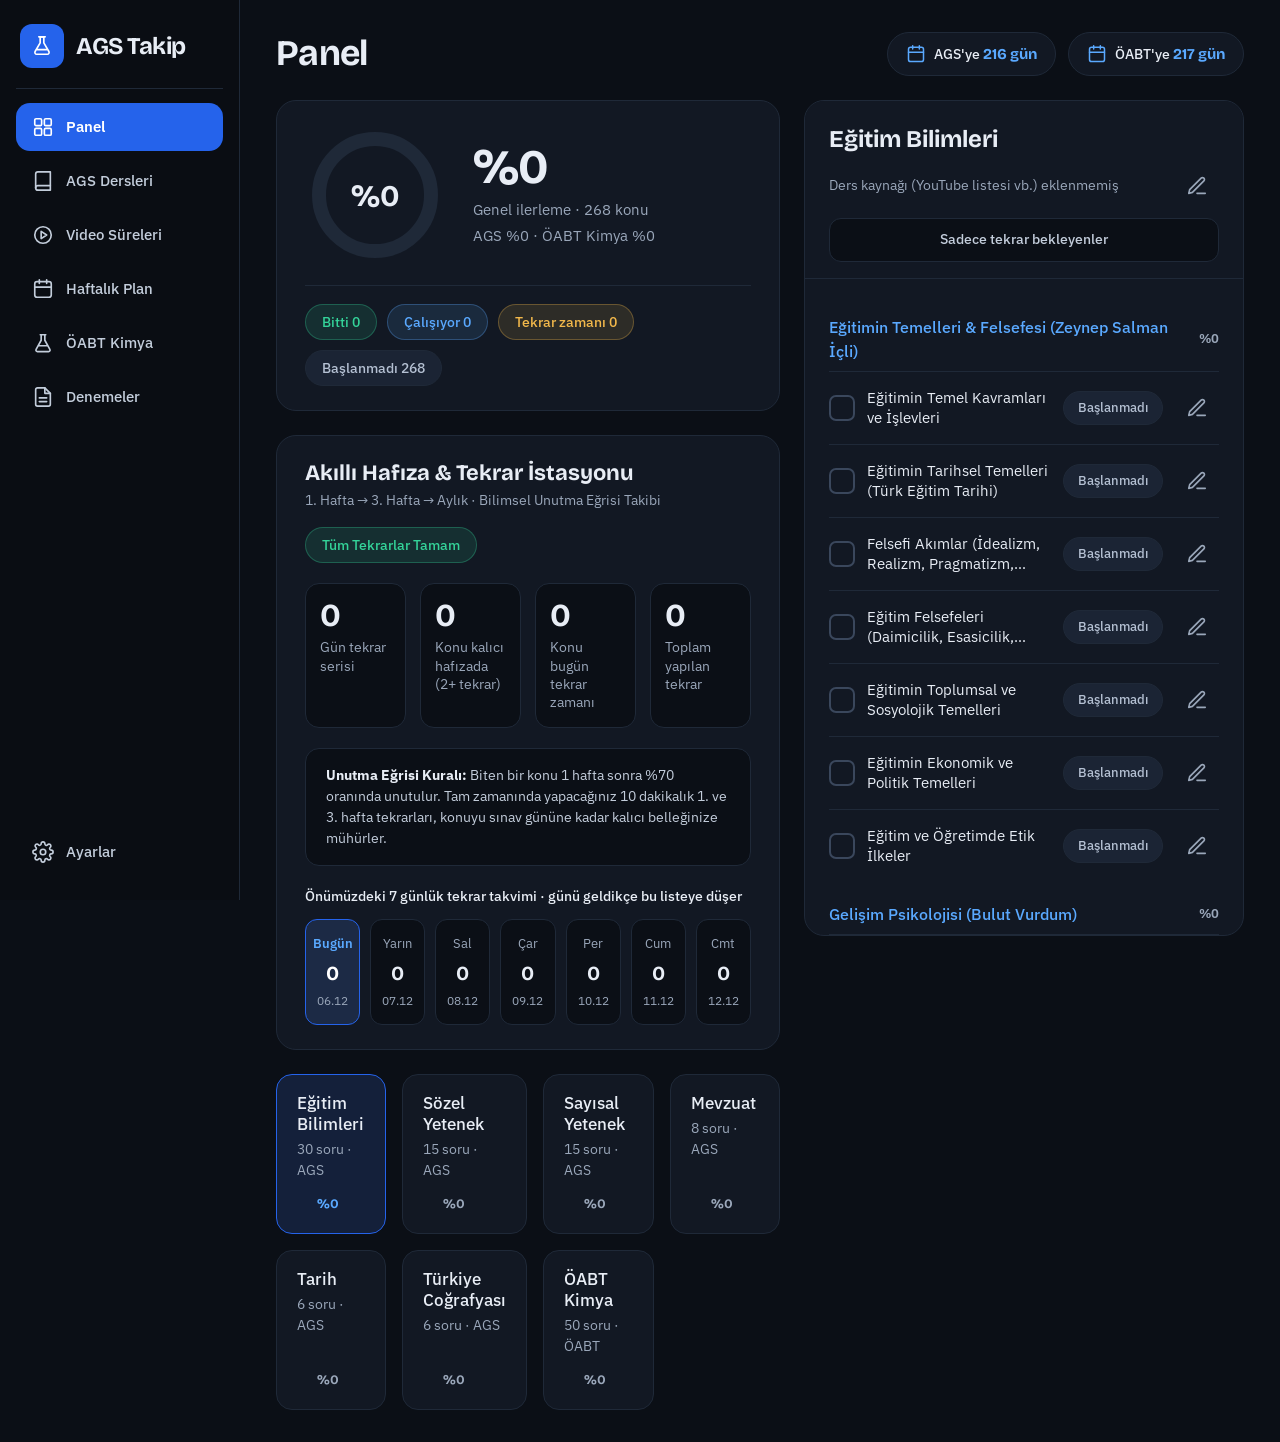
==== commit d2bbd525: "Akıllı Tekrar Sistemi İyileştirmesi (Tekrar vakti geldiğinde Bitti durumu korunur, yan etiket ekleni" ====
--- a/ags-takip-tek-dosya.html
+++ b/ags-takip-tek-dosya.html
@@ -2980,6 +2980,22 @@
   .sidebar, .settings-btn, .add-form, .plan-add, .ico { display: none !important; }
   .app { display: block; }
   body { background: #fff; color: #000; }
+}
+
+/* Biten konunun tekrar vakti geldiğinde yanında çıkan uyarı (konu bitti kalır) */
+.tekrar-tag {
+  flex-shrink: 0;
+  height: 26px;
+  padding: 0 10px;
+  border-radius: 9999px;
+  display: inline-flex;
+  align-items: center;
+  font-size: 12px;
+  font-weight: 600;
+  white-space: nowrap;
+  color: var(--amber);
+  background: rgba(242, 184, 75, 0.12);
+  border: 1px solid rgba(242, 184, 75, 0.3);
 }
 
 </style>
@@ -3657,7 +3673,10 @@
         if (!d.istatistik) d.istatistik = { seri: 0, sonTarih: '', toplamTekrar: 0 };
         if (!d.planAyarlar) d.planAyarlar = varsayilan().planAyarlar;
       }
-    } catch (e) { /* bozuk veri: varsayılana dön */ }
+    } catch (e) {
+      /* bozuk veri: ezmeden önce ham kaydı yedekle, sonra varsayılana dön */
+      try { localStorage.setItem(STORE + '-bozuk-yedek', localStorage.getItem(STORE)); } catch (e2) {}
+    }
     return d;
   }
 
@@ -3718,16 +3737,16 @@
     return out;
   }
 
+  // Konunun gerçek durumu. 'Bitti' işareti, kullanıcı kendisi değiştirmedikçe değişmez.
   function etkinDurum(id) {
+    return S.durum[id] || 0;
+  }
+
+  // Tekrar vakti geldi mi? (durumdan bağımsız: Bitti konu bitti kalır, yanında uyarı çıkar)
+  function tekrarVakti(id) {
+    var tk = S.tekrar[id];
     var st = S.durum[id] || 0;
-    var tk = S.tekrar[id];
-    var bugun = bugunStr();
-    // Bitti olarak işaretlenen bir konunun tekrar günü geldiyse veya geçtiyse:
-    // Otomatik olarak 'Tekrar Edilmeli' (3) durumuna düşer!
-    if (st === 2 && tk && tk.sonraki && tk.sonraki <= bugun) {
-      return 3;
-    }
-    return st;
+    return !!(tk && tk.sonraki && tk.sonraki <= bugunStr() && (st === 2 || st === 3));
   }
 
   function puan(id) {
@@ -3843,9 +3862,8 @@
     var bugun = bugunStr(), out = [];
     DERSLER.forEach(function (d) {
       tumKonular(d).forEach(function (k) {
-        var st = etkinDurum(k.id);
         var tk = S.tekrar[k.id];
-        if (st === 3 && tk) {
+        if (tk && tekrarVakti(k.id)) {
           out.push({ k: k, d: d, tk: tk, info: asamaBilgisi(k.id) });
         }
       });
@@ -3866,7 +3884,8 @@
       DERSLER.forEach(function (ders) {
         tumKonular(ders).forEach(function (k) {
           var tk = S.tekrar[k.id];
-          if (tk && tk.sonraki === tStr && (S.durum[k.id] === 2 || S.durum[k.id] === 3)) {
+          var st0 = S.durum[k.id];
+          if (tk && (st0 === 2 || st0 === 3) && (i === 0 ? tk.sonraki <= tStr : tk.sonraki === tStr)) {
             sayi++;
           }
         });
@@ -4002,7 +4021,7 @@
     var u = S.dersLink[d.id];
     var tekrarSayisi = 0;
     tumKonular(d).forEach(function (k) {
-      if (etkinDurum(k.id) === 3) tekrarSayisi++;
+      if (tekrarVakti(k.id)) tekrarSayisi++;
     });
 
     var kaynakHtml = u
@@ -4024,7 +4043,7 @@
     gruplar(d).forEach(function (g) {
       var filtrelenmis = g.konular.filter(function (k) {
         if (!ui.sadeceTekrar) return true;
-        return etkinDurum(k.id) === 3;
+        return tekrarVakti(k.id);
       });
 
       if (filtrelenmis.length > 0 || !ui.sadeceTekrar) {
@@ -4038,11 +4057,13 @@
         filtrelenmis.forEach(function (k) {
           var st = etkinDurum(k.id);
           var notVar = !!S.notlar[k.id];
+          var vakit = tekrarVakti(k.id);
           var link = S.linkler[k.id];
 
           html += '<li class="topic-row-item' + (st === 2 ? ' done' : '') + '">' +
             '<input type="checkbox" class="chk-box-custom" data-a="toggle" data-id="' + esc(k.id) + '"' + (st === 2 ? ' checked' : '') + ' aria-label="Bitti olarak işaretle">' +
             '<span class="topic-name-text" title="' + esc(k.ad) + '">' + esc(k.ad) + '</span>' +
+            (vakit ? '<span class="tekrar-tag">Tekrar zamanı</span>' : '') +
             '<button class="topic-status-pill s' + st + '" data-a="cycle" data-id="' + esc(k.id) + '">' + DURUMLAR[st].ad + '</button>' +
             '<button class="btn-icon-44' + (notVar || link ? ' has-note' : '') + '" data-a="not" data-id="' + esc(k.id) + '" aria-label="Düzenle" title="Not ve video linki">' + IC.pen + '</button>' +
             (k.ozel ? '<button class="btn-icon-44" data-a="delkonu" data-ders="' + d.id + '" data-id="' + esc(k.id) + '" aria-label="Konuyu sil" title="Konuyu sil">' + IC.trash + '</button>' : '') +
@@ -4059,7 +4080,7 @@
       }
     });
 
-    if (ui.sadeceTekrar && tumKonular(d).filter(function (k) { return etkinDurum(k.id) === 3; }).length === 0) {
+    if (ui.sadeceTekrar && tumKonular(d).filter(function (k) { return tekrarVakti(k.id); }).length === 0) {
       html += '<div class="ti-empty" style="margin-top:14px; text-align:center; padding:20px; color:#9aa7ba;">Bu derste şu an tekrar bekleyen konu yok.</div>';
     }
 
@@ -4108,7 +4129,7 @@
       '<div class="badge-row">' +
         '<span class="badge-pill badge-green">Bitti ' + c[2] + '</span>' +
         '<span class="badge-pill badge-blue">Çalışıyor ' + c[1] + '</span>' +
-        '<span class="badge-pill badge-amber">Tekrar ' + c[3] + '</span>' +
+        '<span class="badge-pill badge-amber">Tekrar zamanı ' + bugunTekrarlar().length + '</span>' +
         '<span class="badge-pill badge-neutral">Başlanmadı ' + c[0] + '</span>' +
       '</div>' +
     '</div>';
@@ -5278,11 +5299,11 @@
 
   // Sol paneldeki kaydırma konumunu koruyarak çiz (tıklayınca liste başa sarmasın)
   function renderKorumali() {
-    var sc = document.querySelector('.side .scroll');
+    var sc = document.querySelector('.side-topics-scroll');
     var top = sc ? sc.scrollTop : 0;
     var win = window.scrollY;
     render();
-    sc = document.querySelector('.side .scroll');
+    sc = document.querySelector('.side-topics-scroll');
     if (sc) sc.scrollTop = top;
     window.scrollTo(0, win);
   }
@@ -5312,7 +5333,17 @@
     denemetur: function (el) { ui.denemeTur = el.dataset.id; render(); },
     toggle: function (el) {
       var id = el.dataset.id;
-      durumAyarla(id, (S.durum[id] || 0) === 2 ? 0 : 2);
+      var st = S.durum[id] || 0;
+      if (st === 3) { tekrarYap(id); return; }
+      if (st === 2) {
+        var tk = S.tekrar[id];
+        if (tk && tk.n > 0 && !confirm('Bu konunun tekrar geçmişi silinecek. "Bitti" işareti kaldırılsın mı?')) {
+          renderKorumali(); return;
+        }
+        durumAyarla(id, 0);
+      } else {
+        durumAyarla(id, 2);
+      }
       kaydet(); renderKorumali();
     },
     cycle: function (el) {
@@ -5343,7 +5374,7 @@
     plantoggle: function (el) {
       var t = S.plan[el.dataset.g][el.dataset.j];
       t.done = !t.done;
-      if (t.done && t.konuId) {
+      if (t.done && t.konuId && (S.durum[t.konuId] || 0) < 2) {
         durumAyarla(t.konuId, 2);
         toast('✓ Görev tamamlandı! Konu "Bitti" durumuna alındı ve 1. hafta tekrarı kuruldu 🌱');
       }
@@ -5732,8 +5763,8 @@
   document.addEventListener('focusout', function (e) {
     if (e.target.dataset && e.target.dataset.note) {
       var id = e.target.dataset.note;
-      var btn = document.querySelector('.ico[data-a="not"][data-id="' + id.replace(/"/g, '\\"') + '"]');
-      if (btn) btn.classList.toggle('has', !!S.notlar[id] || !!S.linkler[id]);
+      var btn = document.querySelector('[data-a="not"][data-id="' + id.replace(/"/g, '\\"') + '"]');
+      if (btn) btn.classList.toggle('has-note', !!S.notlar[id] || !!S.linkler[id]);
     }
   });
 
@@ -5746,8 +5777,8 @@
     if (ham && !u) { toast('Geçerli bir http/https adresi girin.'); return; }
     if (u) { S.linkler[id] = u; e.target.value = u; } else { delete S.linkler[id]; }
     kaydet();
-    var btn = document.querySelector('.ico[data-a="not"][data-id="' + id.replace(/"/g, '\\"') + '"]');
-    if (btn) btn.classList.toggle('has', !!S.notlar[id] || !!S.linkler[id]);
+    var btn = document.querySelector('[data-a="not"][data-id="' + id.replace(/"/g, '\\"') + '"]');
+    if (btn) btn.classList.toggle('has-note', !!S.notlar[id] || !!S.linkler[id]);
   });
 
   $('#d-ags').addEventListener('change', function (e) { S.tarih.ags = e.target.value; S.tarih.onayli = true; kaydet(); render(); });
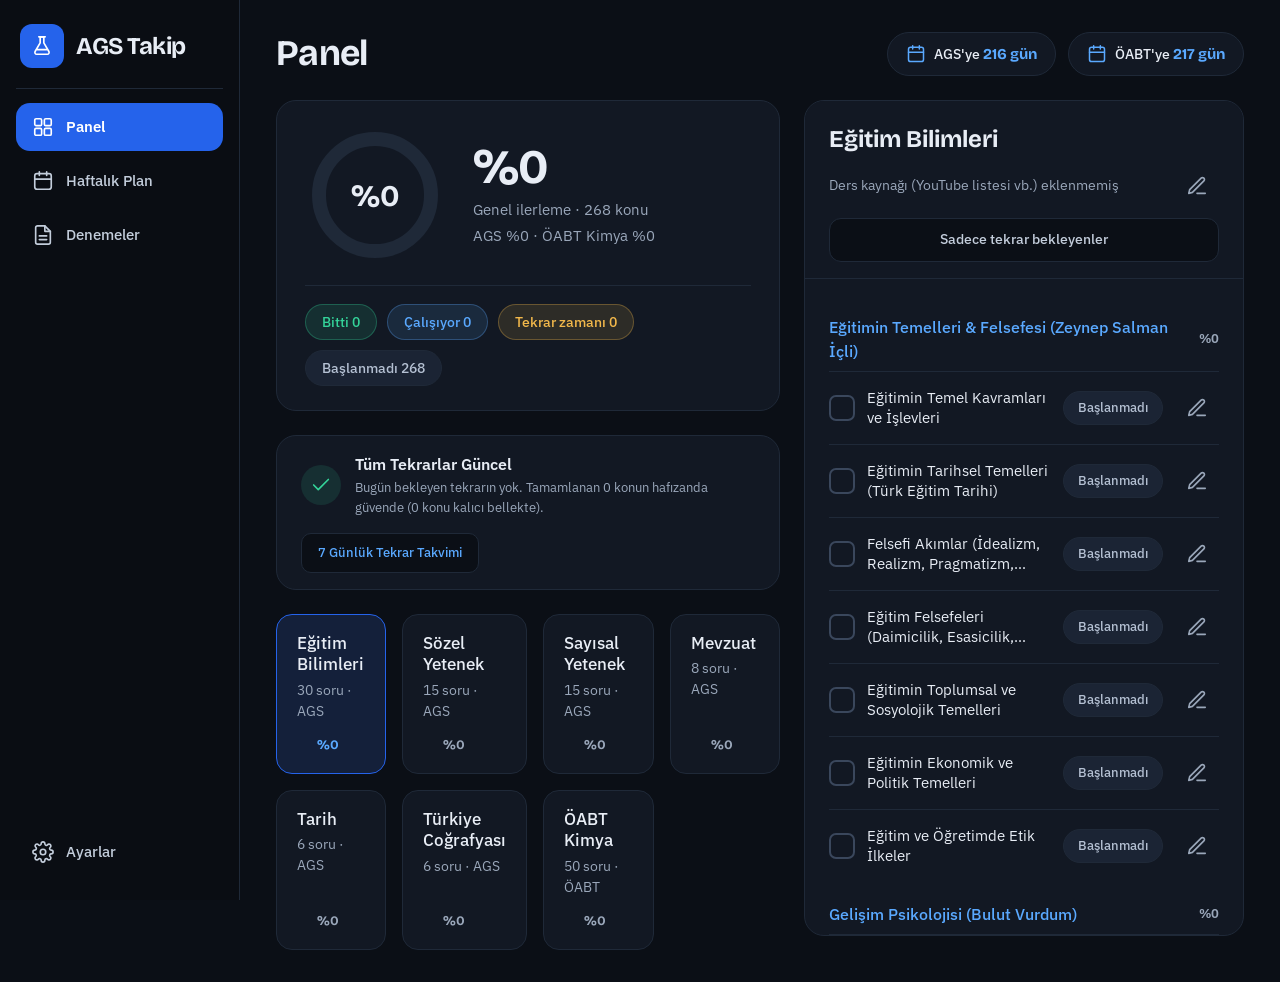
==== commit f50cb6a6: "Sadelestirme: 3'lu sade menu, eylem odakli tekrar sistemi ve akilli haftalik plan entegrasyonu" ====
--- a/ags-takip-tek-dosya.html
+++ b/ags-takip-tek-dosya.html
@@ -520,6 +520,77 @@
   display: flex;
   flex-direction: column;
   gap: 20px;
+}
+
+.card-station.due-active {
+  border-color: rgba(242, 184, 75, 0.45);
+}
+
+.card-station.clean-status {
+  padding: 16px 24px;
+  gap: 0;
+}
+
+.station-clean-row {
+  display: flex;
+  align-items: center;
+  justify-content: space-between;
+  gap: 16px;
+  flex-wrap: wrap;
+}
+
+.station-clean-left {
+  display: flex;
+  align-items: center;
+  gap: 14px;
+}
+
+.station-check-ico {
+  width: 40px;
+  height: 40px;
+  min-width: 40px;
+  border-radius: 50%;
+  background: rgba(52, 211, 153, 0.12);
+  display: flex;
+  align-items: center;
+  justify-content: center;
+}
+
+.station-check-ico svg {
+  stroke: var(--green);
+}
+
+.clean-title {
+  display: block;
+  font-size: 16px;
+  color: var(--ink);
+  font-weight: 600;
+  margin-bottom: 2px;
+}
+
+.clean-sub {
+  display: block;
+  font-size: 13px;
+  color: var(--ink-sec);
+}
+
+.btn-toggle-7day {
+  height: 40px;
+  min-height: 40px;
+  padding: 0 16px;
+  border-radius: 10px;
+  background: var(--card-dark);
+  border: 1px solid var(--line);
+  color: var(--blue-light);
+  font-size: 13px;
+  font-weight: 500;
+  cursor: pointer;
+  transition: all 0.15s ease;
+}
+
+.btn-toggle-7day:hover {
+  background: #172236;
+  border-color: var(--blue);
 }
 
 .station-header {
@@ -3688,6 +3759,7 @@
     denemeTur: 'ags',
     acikNot: {},
     sadeceTekrar: false,
+    takvimAcik: false,
     sureHiz: S.hiz || 2.0,
     sureHedef: S.hedef || 2.0,
     sureKat: 'eb',
@@ -3902,7 +3974,6 @@
 
   function tekrarKarti() {
     var liste = bugunTekrarlar();
-    var bugun = bugunStr();
     var tumBitenler = 0;
     var kaliciHafiza = 0;
 
@@ -3916,39 +3987,16 @@
       });
     });
 
-    var seri = (S.istatistik && S.istatistik.seri) || 0;
-    var toplamYapilan = (S.istatistik && S.istatistik.toplamTekrar) || 0;
-    var gelecekGunler = gelecek7GunTekrarlari();
-
-    var statusBadge = (liste.length === 0)
-      ? '<span class="badge-pill badge-green">Tüm Tekrarlar Tamam</span>'
-      : '<span class="badge-pill badge-amber">' + liste.length + ' tekrar bekliyor</span>';
-
-    var h = '<div class="card-station">' +
-      '<div class="station-header">' +
-        '<div class="station-title-box">' +
-          '<h2 class="station-title">Akıllı Hafıza &amp; Tekrar İstasyonu</h2>' +
-          '<span class="station-subtitle">1. Hafta → 3. Hafta → Aylık · Bilimsel Unutma Eğrisi Takibi</span>' +
+    if (liste.length > 0) {
+      var h = '<div class="card-station due-active">' +
+        '<div class="station-header">' +
+          '<div class="station-title-box">' +
+            '<h2 class="station-title">Bugün Tekrar Zamanı Gelen Konular (' + liste.length + ')</h2>' +
+            '<span class="station-subtitle">10-15 dakikalık aralıklı tekrarını yap, hafızanda kalıcı kalsın:</span>' +
+          '</div>' +
+          '<span class="badge-pill badge-amber">' + liste.length + ' tekrar bekliyor</span>' +
         '</div>' +
-        statusBadge +
-      '</div>';
-
-    // 4 eşit sayaç kutusu (#0b0f16, 14 px yuvarlak)
-    h += '<div class="station-kpis">' +
-      '<div class="kpi-box"><div class="kpi-num">' + seri + '</div><div class="kpi-desc">Gün tekrar serisi</div></div>' +
-      '<div class="kpi-box"><div class="kpi-num">' + kaliciHafiza + '</div><div class="kpi-desc">Konu kalıcı hafızada (2+ tekrar)</div></div>' +
-      '<div class="kpi-box"><div class="kpi-num">' + liste.length + '</div><div class="kpi-desc">Konu bugün tekrar zamanı</div></div>' +
-      '<div class="kpi-box"><div class="kpi-num">' + toplamYapilan + '</div><div class="kpi-desc">Toplam yapılan tekrar</div></div>' +
-    '</div>';
-
-    // Unutma Eğrisi Kuralı
-    h += '<div class="forgetting-rule-box">' +
-      '<strong>Unutma Eğrisi Kuralı:</strong> Biten bir konu 1 hafta sonra %70 oranında unutulur. Tam zamanında yapacağınız 10 dakikalık 1. ve 3. hafta tekrarları, konuyu sınav gününe kadar kalıcı belleğinize mühürler.' +
-    '</div>';
-
-    // Bugün bekleyen tekrarlar (varsa)
-    if (liste.length > 0) {
-      h += '<div class="ti-list-due">';
+        '<div class="ti-list-due">';
       liste.forEach(function (x) {
         var gecText = (x.info && x.info.gunFarki < 0) ? ' <b class="gecikme">(' + Math.abs(x.info.gunFarki) + ' gün gecikti)</b>' : '';
         h += '<div class="ti-item-due">' +
@@ -3957,29 +4005,48 @@
             '<div class="ti-item-title">' + esc(x.k.ad) + '</div>' +
           '</div>' +
           '<div class="ti-item-actions">' +
-            '<button class="btn-repeat-ok" data-a="tekrarok" data-id="' + esc(x.k.id) + '">Tekrar Ettim</button>' +
-            '<button class="btn-repeat-defer" data-a="tekrarertele" data-id="' + esc(x.k.id) + '">Yarın Hatırlat</button>' +
+            '<button class="btn-repeat-ok" data-a="tekrarok" data-id="' + esc(x.k.id) + '">✓ Tekrar Ettim</button>' +
+            '<button class="btn-repeat-defer" data-a="tekrarertele" data-id="' + esc(x.k.id) + '">Yarına Ertele</button>' +
           '</div>' +
         '</div>';
       });
+      h += '</div></div>';
+      return h;
+    } else {
+      // Tekrar bekleyen yoksa: Minimal, temiz, yer kaplamayan onay kartı
+      var h = '<div class="card-station clean-status">' +
+        '<div class="station-clean-row">' +
+          '<div class="station-clean-left">' +
+            '<span class="station-check-ico">' + IC.check + '</span>' +
+            '<div>' +
+              '<b class="clean-title">Tüm Tekrarlar Güncel</b>' +
+              '<span class="clean-sub">Bugün bekleyen tekrarın yok. Tamamlanan ' + tumBitenler + ' konun hafızanda güvende (' + kaliciHafiza + ' konu kalıcı bellekte).</span>' +
+            '</div>' +
+          '</div>' +
+          '<button class="btn-toggle-7day" data-a="toggle7day">' +
+            (ui.takvimAcik ? 'Takvimi Gizle' : '7 Günlük Tekrar Takvimi') +
+          '</button>' +
+        '</div>';
+
+      if (ui.takvimAcik) {
+        var gelecekGunler = gelecek7GunTekrarlari();
+        h += '<div class="schedule-section" style="margin-top:16px;">' +
+          '<div class="schedule-heading">Önümüzdeki 7 günün tekrar dağılımı:</div>' +
+          '<div class="schedule-grid-7">';
+        gelecekGunler.forEach(function (g, idx) {
+          var isToday = (idx === 0);
+          h += '<div class="day-box' + (isToday ? ' is-today' : '') + '">' +
+            '<span class="day-lbl">' + g.etiket + '</span>' +
+            '<b class="day-count">' + g.sayi + '</b>' +
+            '<small class="day-date">' + g.kisaTarih + '</small>' +
+          '</div>';
+        });
+        h += '</div></div>';
+      }
+
       h += '</div>';
+      return h;
     }
-
-    // 7 Günlük Tekrar Takvimi
-    h += '<div class="schedule-section">' +
-      '<div class="schedule-heading">Önümüzdeki 7 günlük tekrar takvimi · günü geldikçe bu listeye düşer</div>' +
-      '<div class="schedule-grid-7">';
-    gelecekGunler.forEach(function (g, idx) {
-      var isToday = (idx === 0);
-      h += '<div class="day-box' + (isToday ? ' is-today' : '') + '">' +
-        '<span class="day-lbl">' + g.etiket + '</span>' +
-        '<b class="day-count">' + g.sayi + '</b>' +
-        '<small class="day-date">' + g.kisaTarih + '</small>' +
-      '</div>';
-    });
-    h += '</div></div></div>';
-
-    return h;
   }
 
   /* ================= Geri sayım ================= */
@@ -4515,7 +4582,7 @@
 
     var h = '<div class="card wizard-card">' +
       '<div class="wiz-header">' +
-        '<div class="wiz-badge">🏛️ 9-5 KÜTÜPHANE &amp; AKILLI ÇALIŞMA PLANI (12.1" TABLET UYUMLU)</div>' +
+        '<div class="wiz-badge">9-5 KÜTÜPHANE &amp; AKILLI ÇALIŞMA PLANI (12.1" TABLET UYUMLU)</div>' +
         '<h3>Kütüphane Temposuna Göre Günlük, Haftalık ve Aylık Plan Oluştur</h3>' +
         '<p class="muted">09:00 - 17:00 Kütüphane akışı, 15 ve 30 dakikalık molalar, saat 14:00\'e kadar Eğitim Bilimleri, 14:00 sonrası ÖABT Kimya ve 90 dakikalık akşam etütleriyle eksiksiz planlama.</p>' +
       '</div>';
@@ -4523,19 +4590,19 @@
     // 12.1" Tablet Kütüphane Zaman Çizelgesi & Mola Kartı
     h += '<div class="wiz-routine-card">' +
       '<div class="wrc-header">' +
-        '<b>⏱️ Eşinizin Günlük Kütüphane &amp; Mola Çizelgesi (Maks. 90 Dk Oturuşlar · 15/15/30 Dk Molalar)</b>' +
+        '<b>Günlük Kütüphane &amp; Mola Çizelgesi (Maks. 90 Dk Oturuşlar · 15/15/30 Dk Molalar)</b>' +
         '<span class="wrc-pill">Kütüphane: 09:00 - 17:00</span>' +
       '</div>' +
       '<div class="wrc-timeline">' +
-        '<div class="wrc-step study"><span class="wrc-t">09:00 - 10:30 (90 Dk)</span><b class="wrc-name">🎓 1. Oturuş: Eğitim Bilimleri</b><small>Maks. 1.5 saat çalışma</small></div>' +
-        '<div class="wrc-step break"><span class="wrc-t">10:30 - 10:45 (15 Dk)</span><b class="wrc-name">☕ 1. Mola (15 Dk)</b><small>İlk kısa mola &amp; kahve</small></div>' +
-        '<div class="wrc-step study"><span class="wrc-t">10:45 - 12:15 (90 Dk)</span><b class="wrc-name">🎓 2. Oturuş: Eğitim Bilimleri</b><small>Maks. 1.5 saat çalışma</small></div>' +
-        '<div class="wrc-step break"><span class="wrc-t">12:15 - 12:30 (15 Dk)</span><b class="wrc-name">☕ 2. Mola (15 Dk)</b><small>İkinci kısa mola</small></div>' +
-        '<div class="wrc-step study"><span class="wrc-t">12:30 - 14:00 (90 Dk)</span><b class="wrc-name">🎓 3. Oturuş: Eğitim Bilimleri</b><small>Saat 14:00\'e kadar EB tamamlanır</small></div>' +
-        '<div class="wrc-step lunch"><span class="wrc-t">14:00 - 14:30 (30 Dk)</span><b class="wrc-name">🍽️ 3. Mola: Yarım Saat Yemek</b><small>Öğle yemeği &amp; büyük dinlenme</small></div>' +
-        '<div class="wrc-step study oabt"><span class="wrc-t">14:30 - 16:00 (90 Dk)</span><b class="wrc-name">⚗ 4. Oturuş: ÖABT Kimya</b><small>Maks. 1.5 saat alan çalışması</small></div>' +
-        '<div class="wrc-step study repeat"><span class="wrc-t">16:00 - 17:00 (60 Dk)</span><b class="wrc-name">🔁 5. Oturuş: ÖABT + Aralıklı Tekrar</b><small>Günün konuları kalıcı belleğe</small></div>' +
-        '<div class="wrc-step evening"><span class="wrc-t">21:00 - 22:30 (90 Dk)</span><b class="wrc-name">🌙 Akşam Etüdü (Tek Oturuş / 90 Dk)</b><small>Seçilen günlerde soru çözümü</small></div>' +
+        '<div class="wrc-step study"><span class="wrc-t">09:00 - 10:30 (90 Dk)</span><b class="wrc-name">1. Oturuş: Eğitim Bilimleri</b><small>Maks. 1.5 saat çalışma</small></div>' +
+        '<div class="wrc-step break"><span class="wrc-t">10:30 - 10:45 (15 Dk)</span><b class="wrc-name">1. Mola (15 Dk)</b><small>İlk kısa mola &amp; kahve</small></div>' +
+        '<div class="wrc-step study"><span class="wrc-t">10:45 - 12:15 (90 Dk)</span><b class="wrc-name">2. Oturuş: Eğitim Bilimleri</b><small>Maks. 1.5 saat çalışma</small></div>' +
+        '<div class="wrc-step break"><span class="wrc-t">12:15 - 12:30 (15 Dk)</span><b class="wrc-name">2. Mola (15 Dk)</b><small>İkinci kısa mola</small></div>' +
+        '<div class="wrc-step study"><span class="wrc-t">12:30 - 14:00 (90 Dk)</span><b class="wrc-name">3. Oturuş: Eğitim Bilimleri</b><small>Saat 14:00\'e kadar EB tamamlanır</small></div>' +
+        '<div class="wrc-step lunch"><span class="wrc-t">14:00 - 14:30 (30 Dk)</span><b class="wrc-name">3. Mola: Öğle Yemeği (30 Dk)</b><small>Öğle yemeği &amp; büyük dinlenme</small></div>' +
+        '<div class="wrc-step study oabt"><span class="wrc-t">14:30 - 16:00 (90 Dk)</span><b class="wrc-name">4. Oturuş: ÖABT Kimya</b><small>Maks. 1.5 saat alan çalışması</small></div>' +
+        '<div class="wrc-step study repeat"><span class="wrc-t">16:00 - 17:00 (60 Dk)</span><b class="wrc-name">5. Oturuş: Aralıklı Tekrar &amp; Soru</b><small>Günün konuları kalıcı belleğe</small></div>' +
+        '<div class="wrc-step evening"><span class="wrc-t">21:00 - 22:30 (90 Dk)</span><b class="wrc-name">Akşam Etüdü (90 Dk)</b><small>Seçilen günlerde soru çözümü</small></div>' +
       '</div>' +
     '</div>';
 
@@ -4543,15 +4610,15 @@
     h += '<div class="wiz-section">' +
       '<div class="wiz-step-lbl">1. Hangi Dersi / Paketi Çalışacaksın?</div>' +
       '<div class="wiz-chips">' +
-        '<button class="chip-btn chip-highlight' + (paket === 'kutuphane_tam' ? ' active' : '') + '" data-a="wizpaket" data-val="kutuphane_tam">⭐ 9-5 Kütüphane İkili Akış (Saat 14\'e Kadar EB + 14 Sonrası ÖABT Kimya)</button>' +
-        '<button class="chip-btn' + (paket === 'eb_kalan' ? ' active' : '') + '" data-a="wizpaket" data-val="eb_kalan">🎓 Eğitim Bilimleri &amp; TMES (Tüm Paket)</button>' +
-        '<button class="chip-btn' + (paket === 'ok' ? ' active' : '') + '" data-a="wizpaket" data-val="ok">⚗ ÖABT Kimya (Alan Bilgisi - 50 Soru)</button>' +
-        '<button class="chip-btn' + (paket === 'ta' ? ' active' : '') + '" data-a="wizpaket" data-val="ta">📜 Şah Mat Tarih (Erdem Ünal Demirci - 24 Video)</button>' +
-        '<button class="chip-btn' + (paket === 'cg' ? ' active' : '') + '" data-a="wizpaket" data-val="cg">🌍 Coğrafya (Engin Eraydın - 36 Video)</button>' +
-        '<button class="chip-btn' + (paket === 'sy' ? ' active' : '') + '" data-a="wizpaket" data-val="sy">🔢 Matematik (İlyas Güneş - 65 Video)</button>' +
-        '<button class="chip-btn' + (paket === 'gygk' ? ' active' : '') + '" data-a="wizpaket" data-val="gygk">📚 AGS GY-GK Tam Paket (80 Soru)</button>' +
-        '<button class="chip-btn' + (paket === 'karisik' ? ' active' : '') + '" data-a="wizpaket" data-val="karisik">🌈 Dengeli Karma (Eğitim + GY-GK)</button>' +
-        '<button class="chip-btn' + (paket === 'ozel' ? ' active' : '') + '" data-a="wizpaket" data-val="ozel">✏ Çoklu Ders Seçimi</button>' +
+        '<button class="chip-btn chip-highlight' + (paket === 'kutuphane_tam' ? ' active' : '') + '" data-a="wizpaket" data-val="kutuphane_tam">9-5 Kütüphane İkili Akış (14\'e Kadar EB + 14 Sonrası ÖABT Kimya)</button>' +
+        '<button class="chip-btn' + (paket === 'eb_kalan' ? ' active' : '') + '" data-a="wizpaket" data-val="eb_kalan">Eğitim Bilimleri &amp; TMES (Tüm Paket)</button>' +
+        '<button class="chip-btn' + (paket === 'ok' ? ' active' : '') + '" data-a="wizpaket" data-val="ok">ÖABT Kimya (Alan Bilgisi - 50 Soru)</button>' +
+        '<button class="chip-btn' + (paket === 'ta' ? ' active' : '') + '" data-a="wizpaket" data-val="ta">Şah Mat Tarih (Erdem Ünal Demirci - 24 Video)</button>' +
+        '<button class="chip-btn' + (paket === 'cg' ? ' active' : '') + '" data-a="wizpaket" data-val="cg">Coğrafya (Engin Eraydın - 36 Video)</button>' +
+        '<button class="chip-btn' + (paket === 'sy' ? ' active' : '') + '" data-a="wizpaket" data-val="sy">Matematik (İlyas Güneş - 65 Video)</button>' +
+        '<button class="chip-btn' + (paket === 'gygk' ? ' active' : '') + '" data-a="wizpaket" data-val="gygk">AGS GY-GK Tam Paket (80 Soru)</button>' +
+        '<button class="chip-btn' + (paket === 'karisik' ? ' active' : '') + '" data-a="wizpaket" data-val="karisik">Dengeli Karma (Eğitim + GY-GK)</button>' +
+        '<button class="chip-btn' + (paket === 'ozel' ? ' active' : '') + '" data-a="wizpaket" data-val="ozel">Çoklu Ders Seçimi</button>' +
       '</div>';
 
     if (paket === 'ozel') {
@@ -4570,9 +4637,9 @@
       '<div class="wiz-step-lbl">2. Kütüphane Günleri (Hangi Günler Kütüphanede?):</div>' +
       '<div class="wiz-presets">' +
         '<span class="muted" style="font-size:.82rem">Hızlı Şablonlar:</span> ' +
-        '<button class="btn btn-sm btn-preset" data-a="wizpreset" data-val="kutuphane5">🏛 9-5 Kütüphane (Pzt - Cuma, 5 Gün)</button>' +
-        '<button class="btn btn-sm btn-preset" data-a="wizpreset" data-val="pazardinlen">☕ 6 Gün Çalışma (Pazar Dinlenme)</button>' +
-        '<button class="btn btn-sm btn-preset" data-a="wizpreset" data-val="hergun">⚡ 7 Gün Kesintisiz</button>' +
+        '<button class="btn btn-sm btn-preset" data-a="wizpreset" data-val="kutuphane5">9-5 Kütüphane (Pzt - Cuma, 5 Gün)</button>' +
+        '<button class="btn btn-sm btn-preset" data-a="wizpreset" data-val="pazardinlen">6 Gün Çalışma (Pazar Dinlenme)</button>' +
+        '<button class="btn btn-sm btn-preset" data-a="wizpreset" data-val="hergun">7 Gün Kesintisiz</button>' +
       '</div>' +
 
       '<div class="wiz-days-grid">';
@@ -4583,7 +4650,7 @@
         '<button class="wdi-toggle' + (aktif ? ' on' : '') + '" data-a="wizguntoggle" data-g="' + i + '">' +
           (aktif ? '✓ ' + g : '✕ ' + g) +
         '</button>' +
-        '<div class="wdi-val">' + (!aktif ? '☕ Dinlenme' : s + ' Saat') + '</div>' +
+        '<div class="wdi-val">' + (!aktif ? 'Dinlenme' : s + ' Saat') + '</div>' +
         '<div class="wdi-stepper">' +
           '<button class="btn-step" data-a="wizsaatazalt" data-g="' + i + '" title="Azalt">-</button>' +
           '<button class="btn-step" data-a="wizsaatarttir" data-g="' + i + '" title="Arttır">+</button>' +
@@ -4600,7 +4667,7 @@
           '<div class="wiz-chips">' +
             [4, 5, 6, 7, 8].map(function (sa) {
               return '<button class="chip-btn' + (gunlukSaat === sa ? ' active' : '') + '" data-a="wizgunluksaat" data-val="' + sa + '">' +
-                (sa === 7 ? '🏛 7 Saat (9-5 Net Süre)' : sa + ' Saat') + '</button>';
+                (sa === 7 ? '7 Saat (9-5 Net Süre)' : sa + ' Saat') + '</button>';
             }).join('') +
           '</div>' +
           '<small class="muted">9-5 Kütüphane mesaisinde (8 saat) 1 saat toplam molalar düşüldüğünde net 7 saat çalışma elde edilir.</small>' +
@@ -4610,75 +4677,75 @@
           '<div class="wiz-chips">' +
             [1.0, 1.25, 1.5, 1.75, 2.0].map(function (s) {
               return '<button class="chip-btn' + (hiz === s ? ' active' : '') + '" data-a="wizhiz" data-val="' + s + '">' +
-                (s === 2.0 ? '⚡ 2.0x (Eşinizin Hızı)' : s + 'x') + '</button>';
+                (s === 2.0 ? '2.0x (Hızlı İzleme)' : s + 'x') + '</button>';
             }).join('') +
           '</div>' +
         '</div>' +
       '</div>' +
     '</div>';
 
-    // 4. 🌙 Akşam Etüdü & Hızlandırma Bloğu (21:00 - 00:00 / 90 Dk)
+    // 4. Akşam Etüdü & Hızlandırma Bloğu (21:00 - 00:00 / 90 Dk)
     var seciliAksamSayisi = proj.aksamSayisi || 0;
     h += '<div class="wiz-section highlight-box evening-box">' +
-      '<div class="wiz-step-lbl">🌙 Akşam Etüdü &amp; İstikrar Bloğu (21:00 - 00:00 / 90 Dk Çalışma):</div>' +
-      '<p class="muted" style="margin:2px 0 8px;">Kullanıcımız kütüphane sonrasında hangi akşamlar <b>90 dakikalık soru çözümü ve pekiştirme</b> yapmak istiyor?</p>' +
+      '<div class="wiz-step-lbl">Akşam Etüdü &amp; İstikrar Bloğu (21:00 - 00:00 / 90 Dk Çalışma):</div>' +
+      '<p class="muted" style="margin:2px 0 8px;">Kütüphane sonrasında hangi akşamlar <b>90 dakikalık soru çözümü ve pekiştirme</b> yapmak istersiniz?</p>' +
       '<div class="wiz-presets">' +
         '<span class="muted" style="font-size:.82rem">Hızlı Seçim:</span> ' +
-        '<button class="btn btn-sm btn-preset" data-a="wizaksampreset" data-val="haftaici">🌙 Hafta İçi (5 Akşam)</button>' +
-        '<button class="btn btn-sm btn-preset" data-a="wizaksampreset" data-val="3gun">⚡ 3 Akşam (Pzt-Çar-Cuma)</button>' +
-        '<button class="btn btn-sm btn-preset" data-a="wizaksampreset" data-val="heraksam">🔥 Her Akşam (7 Akşam)</button>' +
+        '<button class="btn btn-sm btn-preset" data-a="wizaksampreset" data-val="haftaici">Hafta İçi (5 Akşam)</button>' +
+        '<button class="btn btn-sm btn-preset" data-a="wizaksampreset" data-val="3gun">3 Akşam (Pzt-Çar-Cuma)</button>' +
+        '<button class="btn btn-sm btn-preset" data-a="wizaksampreset" data-val="heraksam">Her Akşam (7 Akşam)</button>' +
         '<button class="btn btn-sm btn-preset" data-a="wizaksampreset" data-val="kapali">✕ Akşam Çalışma Yok</button>' +
       '</div>' +
       '<div class="wiz-aksam-chips-row">';
     GUNLER.forEach(function (g, i) {
       var acik = !!(aksamGunler && aksamGunler[i]);
       h += '<button class="chip-btn chip-aksam' + (acik ? ' active' : '') + '" data-a="wizaksamtoggle" data-g="' + i + '">' +
-        (acik ? '🌙 ' + g + ' (90 Dk)' : '✕ ' + g) + '</button>';
+        (acik ? g + ' (90 Dk)' : '✕ ' + g) + '</button>';
     });
     h += '</div>' +
       '<div class="wiz-aksam-info-pill">' +
-        '💡 <b>Durum:</b> Haftada <b>' + seciliAksamSayisi + ' akşam</b> (+' + (seciliAksamSayisi * 1.5).toFixed(1) + ' saat) soru ve pekiştirme etüdü tanımlı.' +
+        '<b>Durum:</b> Haftada <b>' + seciliAksamSayisi + ' akşam</b> (+' + (seciliAksamSayisi * 1.5).toFixed(1) + ' saat) soru ve pekiştirme etüdü tanımlı.' +
       '</div>' +
     '</div>';
 
-    // 5. Zorunlu Aralıklı Tekrar Saati Entegrasyonu
+    // 5. Aralıklı Tekrar Saati Entegrasyonu
     h += '<div class="wiz-section highlight-box">' +
-      '<div class="wiz-step-lbl">🔁 Zorunlu Aralıklı Tekrar Saati Entegrasyonu:</div>' +
-      '<p class="muted" style="margin:2px 0 8px;">Kullanıcının izlediği videolara göre günlük veya haftalık programına tekrar saatleri mutlaka yerleştirilir:</p>' +
+      '<div class="wiz-step-lbl">Aralıklı Tekrar Saati Entegrasyonu:</div>' +
+      '<p class="muted" style="margin:2px 0 8px;">Çalışılan konuların unutulmaması için günlük veya haftalık programa tekrar saatleri otomatik yerleştirilir:</p>' +
       '<div class="wiz-chips">' +
         '<button class="chip-btn' + (tekrarModu === 'gunluk1saat' ? ' active' : '') + '" data-a="wiztekrar" data-val="gunluk1saat">' +
-          '⭐ Her Günün Son 1 Saati Tekrar &amp; Soru Bloğu (Önerilen)' +
+          'Her Günün Son 1 Saati Tekrar &amp; Soru Bloğu (Önerilen)' +
         '</button>' +
         '<button class="chip-btn' + (tekrarModu === 'haftalik1gun' ? ' active' : '') + '" data-a="wiztekrar" data-val="haftalik1gun">' +
-          '📅 Haftanın Son Gününü Genel Tekrar &amp; Denemeye Ayır' +
+          'Haftanın Son Gününü Genel Tekrar &amp; Denemeye Ayır' +
         '</button>' +
         '<button class="chip-btn' + (tekrarModu === 'yok' ? ' active' : '') + '" data-a="wiztekrar" data-val="yok">' +
-          'Tekrar Bloğu Ekleme (Tamamı Video)' +
+          'Tekrar Bloğu Ekleme (Tamamı Konu)' +
         '</button>' +
       '</div>' +
     '</div>';
 
     // 6. Canlı Projeksiyon (Bitiş Tarihi & Akşam İstikrar Kazancı)
     h += '<div class="wiz-section">' +
-      '<div class="wiz-step-lbl">📊 Canlı Bitiş Projeksiyonu &amp; İstikrar Analizi:</div>' +
+      '<div class="wiz-step-lbl">Canlı Bitiş Projeksiyonu &amp; İstikrar Analizi:</div>' +
       '<div class="wiz-proj-grid">' +
         '<div class="wpg-card">' +
           '<span class="wpg-lbl">Günlük Tempo</span>' +
-          '<b class="wpg-val">⚡ ~' + (proj.gunlukVideoSayilari[0] || 8) + ' Video / Gün</b>' +
+          '<b class="wpg-val">~' + (proj.gunlukVideoSayilari[0] || 8) + ' Video / Gün</b>' +
           '<small class="wpg-sub">' + (tekrarModu === 'gunluk1saat' ? '+ 1 Saat Tekrar' : 'net video') + '</small>' +
         '</div>' +
         '<div class="wpg-card">' +
           '<span class="wpg-lbl">Haftalık Toplam Kapasite</span>' +
-          '<b class="wpg-val">📅 ' + proj.haftalikToplamSaat + ' Saat / Hafta</b>' +
+          '<b class="wpg-val">' + proj.haftalikToplamSaat + ' Saat / Hafta</b>' +
           '<small class="wpg-sub">~' + proj.haftalikVideo + ' video + ' + (proj.haftalikAksamSaat || 0) + 'h akşam</small>' +
         '</div>' +
         '<div class="wpg-card highlight">' +
           '<span class="wpg-lbl">Toplam Tamamlanma Süresi</span>' +
-          '<b class="wpg-val">⏱ ~' + proj.haftaSayisi + ' Hafta (~' + proj.aySayisi + ' Ay)</b>' +
+          '<b class="wpg-val">~' + proj.haftaSayisi + ' Hafta (~' + proj.aySayisi + ' Ay)</b>' +
           '<small class="wpg-sub">' + proj.toplamVideo + ' video ve konu için net süre</small>' +
         '</div>' +
         '<div class="wpg-card success">' +
-          '<span class="wpg-lbl">🎯 Bitiş Tarihi</span>' +
+          '<span class="wpg-lbl">Bitiş Tarihi</span>' +
           '<b class="wpg-val">' + fmtTarih(proj.bitisTarihi) + '</b>' +
           '<small class="wpg-sub">tüm konular eksiksiz biter</small>' +
         '</div>' +
@@ -4686,7 +4753,7 @@
 
     if (proj.kazanilanHafta > 0) {
       h += '<div class="wiz-boost-box">' +
-        '🌟 <b>Akşam Etütleri İstikrar Kazancı:</b> Akşam yapılan 90 dakikalık çalışmalar sayesinde programınız tam <b>' +
+        '<b>Akşam Etütleri İstikrar Kazancı:</b> Akşam yapılan 90 dakikalık çalışmalar sayesinde programınız tam <b>' +
         proj.kazanilanHafta + ' hafta (~' + (proj.kazanilanHafta * 7) + ' gün) daha erken bitiyor!</b> Sınavdan çok önce tüm konuları bitirip ful deneme kampına geçebilirsiniz.' +
       '</div>';
     }
@@ -4694,14 +4761,14 @@
     // İlk gün bitecek videolar önizlemesi
     if (proj.ilkGunVideolari.length) {
       h += '<div class="wiz-dayone-box">' +
-        '<div class="wdb-title">📋 İlk Gün Bitecek Videolar &amp; Görevler (Önizleme):</div>' +
+        '<div class="wdb-title">İlk Gün Bitecek Videolar &amp; Görevler (Önizleme):</div>' +
         '<div class="wdb-list">' +
           proj.ilkGunVideolari.map(function (v, idx) {
-            var prefix = v.blok === 'oabt' ? '⚗ 14:30 (4. Oturuş ÖABT): ' : (idx < 2 ? '🎓 09:00 (1. Oturuş EB): ' : (idx < 4 ? '🎓 10:45 (2. Oturuş EB): ' : '🎓 12:30 (3. Oturuş EB): '));
+            var prefix = v.blok === 'oabt' ? '14:30 (4. Oturuş ÖABT): ' : (idx < 2 ? '09:00 (1. Oturuş EB): ' : (idx < 4 ? '10:45 (2. Oturuş EB): ' : '12:30 (3. Oturuş EB): '));
             return '<span class="wdb-chip' + (v.blok === 'oabt' ? ' oabt-chip' : '') + '">' + (idx + 1) + '. ' + prefix + esc(v.konuAd) + '</span>';
           }).join('') +
-          (tekrarModu === 'gunluk1saat' ? '<span class="wdb-chip repeat-chip">🔁 16:30 - 17:00 (5. Oturuş) Aralıklı Tekrar</span>' : '') +
-          (aksamGunler && aksamGunler[0] ? '<span class="wdb-chip evening-chip">🌙 21:00 - 22:30 Akşam Etüdü (90 Dk)</span>' : '') +
+          (tekrarModu === 'gunluk1saat' ? '<span class="wdb-chip repeat-chip">16:30 - 17:00 (5. Oturuş) Aralıklı Tekrar</span>' : '') +
+          (aksamGunler && aksamGunler[0] ? '<span class="wdb-chip evening-chip">21:00 - 22:30 Akşam Etüdü (90 Dk)</span>' : '') +
         '</div>' +
       '</div>';
     }
@@ -4710,10 +4777,10 @@
     // 7. Aksiyon Butonu
     h += '<div class="wiz-footer-box">' +
       '<div class="wfb-note">' +
-        '💡 <b>Not:</b> Butona bastığınızda haftalık programınız videolar, molalar, tekrar saatleri ve akşam etütleriyle otomatik doldurulacaktır.' +
+        '<b>Not:</b> Butona bastığınızda haftalık programınız konular, molalar, tekrar saatleri ve akşam etütleriyle otomatik doldurulacaktır.' +
       '</div>' +
       '<button class="btn btn-primary btn-generate" data-a="wizolustur">' +
-        '🚀 Planı, Molaları ve Tekrar Saatlerini Haftalık Programa Yerleştir' +
+        'Planı, Molaları ve Tekrar Saatlerini Haftalık Programa Yerleştir' +
       '</button>' +
     '</div>';
 
@@ -4746,10 +4813,10 @@
     h += '<div class="plan-header-card card">' +
       '<div class="ph-info">' +
         '<div class="ph-title-row">' +
-          '<h2>📅 Haftalık Çalışma Programı</h2>' +
-          '<span class="ph-badge">' + (yuzde === 100 && toplamGorev > 0 ? '🎉 Hafta Tamamlandı!' : '%' + yuzde + ' Tamamlandı') + '</span>' +
-          (toplamTekrarGorevi ? '<span class="ph-repeat-badge">🔁 ' + toplamTekrarGorevi + ' Tekrar Bloğu</span>' : '') +
-          (toplamAksamGorevi ? '<span class="ph-evening-badge">🌙 ' + toplamAksamGorevi + ' Akşam Etüdü</span>' : '') +
+          '<h2>Haftalık Çalışma Programı</h2>' +
+          '<span class="ph-badge">' + (yuzde === 100 && toplamGorev > 0 ? 'Hafta Tamamlandı' : '%' + yuzde + ' Tamamlandı') + '</span>' +
+          (toplamTekrarGorevi ? '<span class="ph-repeat-badge">' + toplamTekrarGorevi + ' Tekrar Bloğu</span>' : '') +
+          (toplamAksamGorevi ? '<span class="ph-evening-badge">' + toplamAksamGorevi + ' Akşam Etüdü</span>' : '') +
         '</div>' +
         '<div class="ph-progress-row">' +
           '<div class="bar"><i style="width:' + yuzde + '%"></i></div>' +
@@ -4758,10 +4825,10 @@
       '</div>' +
       '<div class="ph-actions">' +
         '<button class="btn btn-wizard-toggle' + (ui.planWizardAcik ? ' active' : '') + '" data-a="wizardswitch">' +
-          '⚡ Akıllı Plan Sihirbazı ' + (ui.planWizardAcik ? '▲' : '▼') +
+          'Akıllı Plan Sihirbazı ' + (ui.planWizardAcik ? '▲' : '▼') +
         '</button>' +
-        '<button class="btn btn-ghost" data-a="plantemizle" title="Tamamlananları kaldır">✓ Bitenleri Temizle</button>' +
-        '<button class="btn btn-ghost text-danger" data-a="plantumutemizle" title="Tüm haftayı boşalt">🗑 Haftayı Boşalt</button>' +
+        '<button class="btn btn-ghost" data-a="plantemizle" title="Tamamlananları kaldır">Bitenleri Temizle</button>' +
+        '<button class="btn btn-ghost text-danger" data-a="plantumutemizle" title="Tüm haftayı boşalt">Haftayı Boşalt</button>' +
       '</div>' +
     '</div>';
 
@@ -4773,10 +4840,10 @@
     // Görünüm Sekmeleri (Haftalık Çizelge vs Aylık Bitiş Projeksiyonu)
     h += '<div class="plan-tab-bar">' +
       '<button class="plan-tab-btn' + (ui.planTab !== 'projeksiyon' ? ' active' : '') + '" data-a="wizplantab" data-val="cizelge">' +
-        '📅 Günlük / Haftalık Çizelge' +
+        'Haftalık Çizelge' +
       '</button>' +
       '<button class="plan-tab-btn' + (ui.planTab === 'projeksiyon' ? ' active' : '') + '" data-a="wizplantab" data-val="projeksiyon">' +
-        '📈 Bitiş Projeksiyonu &amp; Aylık Yol Haritası' +
+        'Bitiş Projeksiyonu &amp; Yol Haritası' +
       '</button>' +
     '</div>';
 
@@ -4784,7 +4851,7 @@
       // Aylık Yol Haritası & Projeksiyon Görünümü
       var proj = planProjeksiyonuHesapla();
       h += '<div class="card proj-full-card">' +
-        '<h3>📈 Seçilen Ders İçin Aylık Bitiş Yol Haritası</h3>' +
+        '<h3>Seçilen Ders İçin Aylık Bitiş Yol Haritası</h3>' +
         '<p class="muted">9-5 Kütüphane temposuyla günde ' + (ui.planGunlukSaat || 7) + ' saat çalışarak videoların hafta hafta tamamlanma projeksiyonu:</p>' +
 
         '<div class="proj-summary-kpis">' +
@@ -4792,7 +4859,7 @@
           '<div class="psk-item"><span class="psk-lbl">Haftalık Video</span><b class="psk-val">' + proj.haftalikVideo + '</b><small>2.0x hızda</small></div>' +
           '<div class="psk-item"><span class="psk-lbl">Haftalık Tekrar &amp; Akşam</span><b class="psk-val">' + (proj.haftalikTekrarSaat + (proj.haftalikAksamSaat || 0)) + ' Saat</b><small>Tekrar + Akşam</small></div>' +
           '<div class="psk-item highlight"><span class="psk-lbl">Tamamlanma Süresi</span><b class="psk-val">~' + proj.haftaSayisi + ' Hafta</b><small>~' + proj.aySayisi + ' Ay</small></div>' +
-          '<div class="psk-item success"><span class="psk-lbl">🎯 Bitiş Tarihi</span><b class="psk-val">' + fmtTarih(proj.bitisTarihi) + '</b><small>sınavdan çok önce!</small></div>' +
+          '<div class="psk-item success"><span class="psk-lbl">Bitiş Tarihi</span><b class="psk-val">' + fmtTarih(proj.bitisTarihi) + '</b><small>sınavdan çok önce!</small></div>' +
         '</div>' +
 
         '<div class="proj-weeks-table-wrap">' +
@@ -4809,13 +4876,13 @@
           '<td>' + fmtKisa(gunEkle(bugunStr(), (w - 1) * 7)) + ' - ' + fmtKisa(wBitis) + '</td>' +
           '<td>' + (endV - startV + 1) + ' Video + ' + proj.haftalikTekrarSaat + 'h Tekrar</td>' +
           '<td><div class="table-bar"><div class="bar"><i style="width:' + yz + '%"></i></div><span>%' + yz + ' (' + endV + '/' + proj.toplamVideo + ')</span></div></td>' +
-          '<td>' + (w === 1 ? '<span class="status-chip now">Bu Hafta Başlıyor</span>' : (w === proj.haftaSayisi ? '<span class="status-chip done">🎉 Paket Tamamlanıyor!</span>' : '<span class="status-chip">1. ve 3. Hafta Tekrarları</span>')) + '</td>' +
+          '<td>' + (w === 1 ? '<span class="status-chip now">Bu Hafta Başlıyor</span>' : (w === proj.haftaSayisi ? '<span class="status-chip done">Paket Tamamlanıyor</span>' : '<span class="status-chip">1. ve 3. Hafta Tekrarları</span>')) + '</td>' +
         '</tr>';
       }
 
       h += '</tbody></table></div>' +
         '<div class="proj-motivation-note">' +
-          '💡 <b>Pedagojik Not:</b> 9-5 kütüphane mesaisinde günde 1 saat Aralıklı Tekrar yapmak ve akşam 90 dk soru çözmek, bilgileri kalıcı belleğe mühürler ve sınav öncesi unutmayı %80 oranında engeller.' +
+          '<b>Pedagojik Not:</b> 9-5 kütüphane mesaisinde günde 1 saat Aralıklı Tekrar yapmak ve akşam 90 dk soru çözmek, bilgileri kalıcı belleğe mühürler ve sınav öncesi unutmayı %80 oranında engeller.' +
         '</div>' +
       '</div>';
 
@@ -4842,7 +4909,7 @@
         '</div>';
 
       if (aktifKutuphane) {
-        h += '<div class="day-routine-hint">☕ 10:30 (15dk) · ☕ 12:15 (15dk) · 🍽️ 14:00 Yemek (30dk)</div>';
+        h += '<div class="day-routine-hint">10:30 Mola (15 dk) · 12:15 Mola (15 dk) · 14:00 Öğle Yemeği (30 dk)</div>';
       }
 
       if (!tasks.length) {
@@ -5280,13 +5347,17 @@
   /* ================= Çizim ================= */
   var NAV = [
     { id: 'panel', ad: 'Panel', ic: IC.panel },
-    { id: 'ags', ad: 'AGS Dersleri', ic: IC.ags },
-    { id: 'sureler', ad: 'Video Süreleri', ic: IC.sureler },
     { id: 'plan', ad: 'Haftalık Plan', ic: IC.plan },
-    { id: 'oabt', ad: 'ÖABT Kimya', ic: IC.oabt },
     { id: 'deneme', ad: 'Denemeler', ic: IC.deneme }
   ];
-  var VIEWS = { panel: viewPanel, ags: viewAgs, sureler: viewSureler, oabt: viewOabt, deneme: viewDeneme, plan: viewPlan };
+  var VIEWS = {
+    panel: viewPanel,
+    plan: viewPlan,
+    deneme: viewDeneme,
+    ags: viewPanel,
+    sureler: viewPlan,
+    oabt: viewPanel
+  };
 
   function render() {
     var bekleyen = bugunTekrarlar().length;
@@ -5371,12 +5442,20 @@
       S.denemeler = S.denemeler.filter(function (d) { return d.id !== id; });
       kaydet(); render();
     },
+    toggle7day: function () {
+      ui.takvimAcik = !ui.takvimAcik;
+      renderKorumali();
+    },
     plantoggle: function (el) {
       var t = S.plan[el.dataset.g][el.dataset.j];
       t.done = !t.done;
-      if (t.done && t.konuId && (S.durum[t.konuId] || 0) < 2) {
-        durumAyarla(t.konuId, 2);
-        toast('✓ Görev tamamlandı! Konu "Bitti" durumuna alındı ve 1. hafta tekrarı kuruldu 🌱');
+      if (t.done) {
+        if (t.repeatKonuId) {
+          tekrarYap(t.repeatKonuId);
+        } else if (t.konuId && (S.durum[t.konuId] || 0) < 2) {
+          durumAyarla(t.konuId, 2);
+          toast('✓ Görev tamamlandı! Konu "Bitti" durumuna alındı ve 1. hafta tekrarı kuruldu');
+        }
       }
       kaydet(); render();
     },
@@ -5505,6 +5584,8 @@
       var toplamTekrarSayisi = 0;
       var toplamAksamSayisi = 0;
 
+      var bugunIndeks = (new Date().getDay() + 6) % 7; // Pazartesi = 0
+
       if (paket === 'kutuphane_tam') {
         var ebPool = planIcinKonular('eb_kalan', []);
         var okPool = planIcinKonular('ok', []);
@@ -5512,13 +5593,28 @@
         GUNLER.forEach(function (g, i) {
           var saat = saatler[i] || 0;
           if (saat <= 0) {
-            S.plan[i].push({ t: '☕ Kütüphane İzni & Dinlenme Günü', done: false, rest: true });
+            S.plan[i].push({ t: 'Dinlenme & İzin Günü', done: false, rest: true });
           } else {
+            var gunFarki = i - bugunIndeks;
+            var gunTarih = gunEkle(bugunStr(), gunFarki);
+            var gunTekrarlari = [];
+            DERSLER.forEach(function (d) {
+              tumKonular(d).forEach(function (k) {
+                var tk = S.tekrar[k.id];
+                var st0 = S.durum[k.id];
+                if (tk && (st0 === 2 || st0 === 3)) {
+                  if (i === bugunIndeks ? tk.sonraki <= gunTarih : tk.sonraki === gunTarih) {
+                    gunTekrarlari.push({ k: k, d: d, tk: tk });
+                  }
+                }
+              });
+            });
+
             // 1. Sabah & Öğle Blokları: 09:00 - 14:00 (Maks 1.5 saatlik 3 oturuş halinde Eğitim Bilimleri)
             var ebSlots = [
-              '🎓 09:00 - 10:30 (1. Oturuş): ',
-              '🎓 10:45 - 12:15 (2. Oturuş): ',
-              '🎓 12:30 - 14:00 (3. Oturuş): '
+              '09:00 - 10:30 (1. Oturuş): ',
+              '10:45 - 12:15 (2. Oturuş): ',
+              '12:30 - 14:00 (3. Oturuş): '
             ];
             var ebAdet = Math.min(5, ebPool.length);
             for (var k = 0; k < ebAdet && ebPool.length > 0; k++) {
@@ -5526,7 +5622,7 @@
               var dkEb = Math.round(45 / hiz);
               var slotLbl = ebSlots[Math.floor(k / 2)] || ebSlots[2];
               S.plan[i].push({
-                t: slotLbl + ebItem.dersAd + ': ' + ebItem.konuAd + ' (⚡ ' + hiz + 'x: ~' + dkEb + ' dk)',
+                t: slotLbl + ebItem.dersAd + ': ' + ebItem.konuAd + ' (' + hiz + 'x: ~' + dkEb + ' dk)',
                 done: false,
                 konuId: ebItem.id,
                 isEb: true
@@ -5539,9 +5635,9 @@
             for (var m = 0; m < okAdet && okPool.length > 0; m++) {
               var okItem = okPool.shift();
               var dkOk = Math.round(45 / hiz);
-              var okSlotLbl = (m < 2) ? '⚗ 14:30 - 16:00 (4. Oturuş): ' : '⚗ 16:00 - 16:30 (5. Oturuş): ';
+              var okSlotLbl = (m < 2) ? '14:30 - 16:00 (4. Oturuş): ' : '16:00 - 16:30 (5. Oturuş): ';
               S.plan[i].push({
-                t: okSlotLbl + okItem.dersAd + ': ' + okItem.konuAd + ' (⚡ ' + hiz + 'x: ~' + dkOk + ' dk)',
+                t: okSlotLbl + okItem.dersAd + ': ' + okItem.konuAd + ' (' + hiz + 'x: ~' + dkOk + ' dk)',
                 done: false,
                 konuId: okItem.id,
                 isOabt: true
@@ -5551,18 +5647,28 @@
 
             // 3. Günün Son Bloğu: 16:30 - 17:00 Aralıklı Tekrar & Soru Çözüm Bloğu
             if (tekrarModu === 'gunluk1saat') {
-              S.plan[i].push({
-                t: '🔁 16:30 - 17:00 (5. Oturuş): Günlük Aralıklı Tekrar & Soru Çözüm Bloğu',
-                done: false,
-                isRepeat: true
-              });
+              if (gunTekrarlari.length > 0) {
+                var rep = gunTekrarlari[0];
+                S.plan[i].push({
+                  t: '16:30 - 17:00 (Aralıklı Tekrar): ' + rep.d.kisa + ' - ' + rep.k.ad + ' (' + (rep.tk.n + 1) + '. Tekrar)',
+                  done: false,
+                  repeatKonuId: rep.k.id,
+                  isRepeat: true
+                });
+              } else {
+                S.plan[i].push({
+                  t: '16:30 - 17:00 (Aralıklı Tekrar): Günlük Konu Özeti & Soru Çözümü',
+                  done: false,
+                  isRepeat: true
+                });
+              }
               toplamTekrarSayisi++;
             }
 
             // 4. Akşam Etüdü (21:00 - 22:30 / Tek Oturuş 90 Dk)
             if (aksamGunler && aksamGunler[i]) {
               S.plan[i].push({
-                t: '🌙 21:00 - 22:30 | Akşam Etüdü (90 Dk Tek Oturuş): Günün Konularından Çıkmış Soru & Test Çözümü',
+                t: '21:00 - 22:30 | Akşam Etüdü: Günün Konularından Çıkmış Soru & Test Çözümü',
                 done: false,
                 isEvening: true
               });
@@ -5577,16 +5683,31 @@
         GUNLER.forEach(function (g, i) {
           var saat = saatler[i] || 0;
           if (saat <= 0) {
-            S.plan[i].push({ t: '☕ Kütüphane İzni & Dinlenme Günü', done: false, rest: true });
+            S.plan[i].push({ t: 'Dinlenme & İzin Günü', done: false, rest: true });
           } else {
+            var gunFarki = i - bugunIndeks;
+            var gunTarih = gunEkle(bugunStr(), gunFarki);
+            var gunTekrarlari = [];
+            DERSLER.forEach(function (d) {
+              tumKonular(d).forEach(function (k) {
+                var tk = S.tekrar[k.id];
+                var st0 = S.durum[k.id];
+                if (tk && (st0 === 2 || st0 === 3)) {
+                  if (i === bugunIndeks ? tk.sonraki <= gunTarih : tk.sonraki === gunTarih) {
+                    gunTekrarlari.push({ k: k, d: d, tk: tk });
+                  }
+                }
+              });
+            });
+
             if (tekrarModu === 'haftalik1gun' && i === sonAktifGun && aktifGunler.length > 1) {
               S.plan[i].push({
-                t: '🔁 Haftalık Genel Tekrar Bloğu (Haftanın Konu ve Kavram Özeti)',
+                t: 'Haftalık Genel Tekrar Bloğu (Haftanın Konu ve Kavram Özeti)',
                 done: false,
                 isRepeat: true
               });
               S.plan[i].push({
-                t: '📝 Haftalık Soru Çözümü & Deneme Tarama Bloğu',
+                t: 'Haftalık Soru Çözümü & Deneme Tarama Bloğu',
                 done: false,
                 isRepeat: true
               });
@@ -5600,7 +5721,7 @@
               for (var k = 0; k < videoSayisi && pool.length > 0; k++) {
                 var item = pool.shift();
                 var dk = Math.round(45 / hiz);
-                var baslik = item.dersAd + ': ' + item.konuAd + ' (⚡ ' + hiz + 'x: ~' + dk + ' dk)';
+                var baslik = item.dersAd + ': ' + item.konuAd + ' (' + hiz + 'x: ~' + dk + ' dk)';
                 S.plan[i].push({
                   t: baslik,
                   done: false,
@@ -5609,16 +5730,26 @@
                 toplamAtanan++;
               }
               if (tekrarModu === 'gunluk1saat') {
-                S.plan[i].push({
-                  t: '🔁 Günlük Aralıklı Tekrar & Soru Çözüm Bloğu (Son 1 Saat)',
-                  done: false,
-                  isRepeat: true
-                });
+                if (gunTekrarlari.length > 0) {
+                  var rep = gunTekrarlari[0];
+                  S.plan[i].push({
+                    t: '16:30 - 17:00 (Aralıklı Tekrar): ' + rep.d.kisa + ' - ' + rep.k.ad + ' (' + (rep.tk.n + 1) + '. Tekrar)',
+                    done: false,
+                    repeatKonuId: rep.k.id,
+                    isRepeat: true
+                  });
+                } else {
+                  S.plan[i].push({
+                    t: '16:30 - 17:00 (Aralıklı Tekrar): Günlük Konu Özeti & Soru Çözümü',
+                    done: false,
+                    isRepeat: true
+                  });
+                }
                 toplamTekrarSayisi++;
               }
               if (aksamGunler && aksamGunler[i]) {
                 S.plan[i].push({
-                  t: '🌙 21:00 - 22:30 | Akşam Etüdü (90 Dk): Günün Konularından Çıkmış Soru Çözümü',
+                  t: '21:00 - 22:30 | Akşam Etüdü: Günün Konularından Çıkmış Soru Çözümü',
                   done: false,
                   isEvening: true
                 });
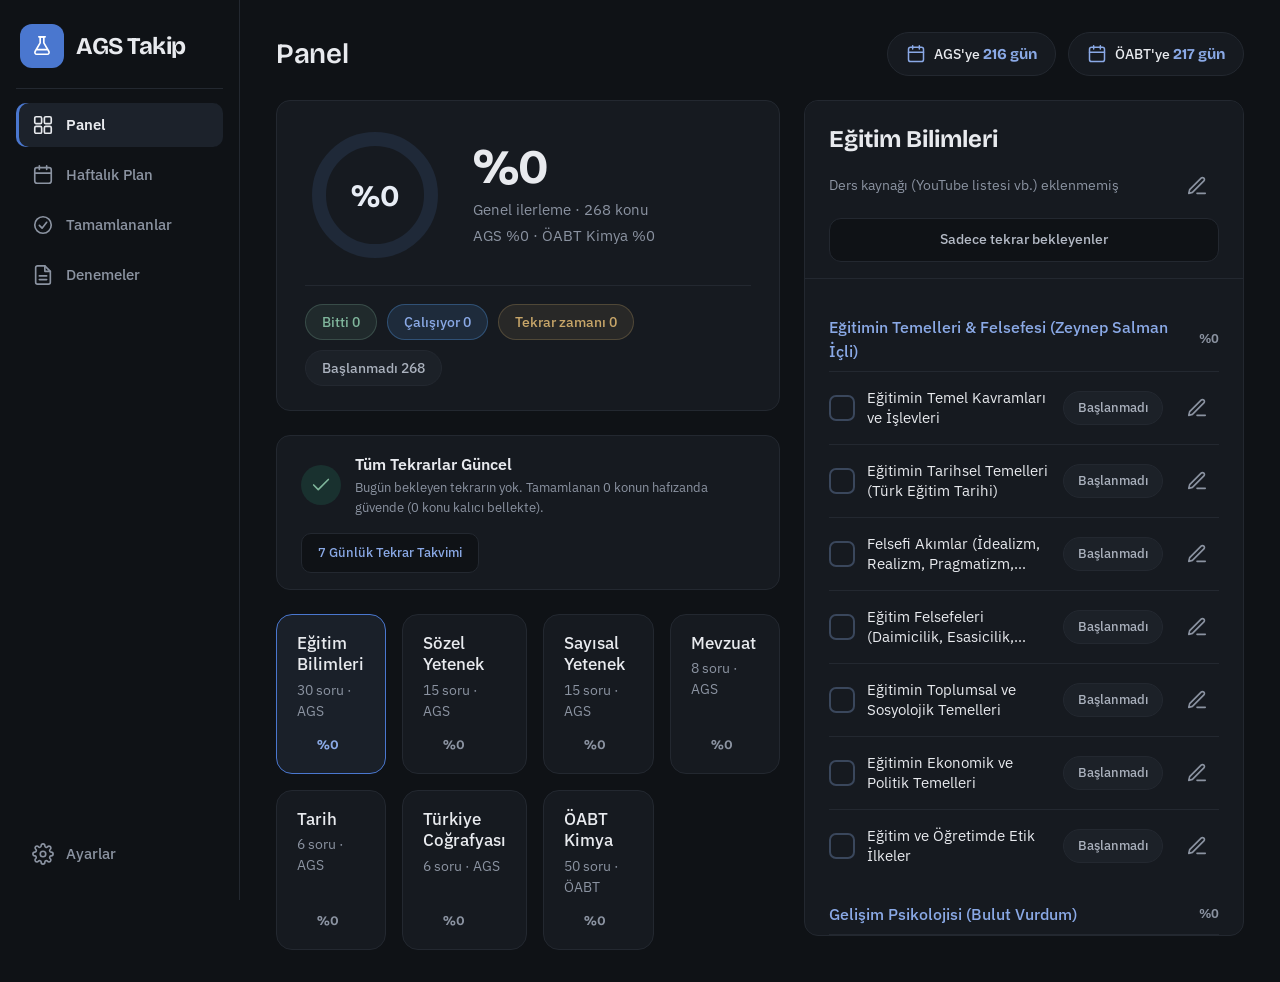
==== commit 7a85d69b: "Guncelleme: En son versiyon dosyalari, test senaryolari ve proje dokumantasyonu eklendi" ====
--- a/ags-takip-tek-dosya.html
+++ b/ags-takip-tek-dosya.html
@@ -3067,6 +3067,510 @@
   color: var(--amber);
   background: rgba(242, 184, 75, 0.12);
   border: 1px solid rgba(242, 184, 75, 0.3);
+}
+
+/* ==========================================================================
+   İNTERAKTİF HAFTALIK PLAN, ALT SAYFA (DIALOG) VE BİLDİRİM
+   ========================================================================== */
+.toast {
+  position: fixed;
+  left: 50%;
+  bottom: 28px;
+  transform: translateX(-50%);
+  z-index: 3000;
+  display: flex;
+  align-items: center;
+  gap: 16px;
+  max-width: calc(100vw - 32px);
+  padding: 12px 20px;
+  background: #1b2434;
+  border: 1px solid #2b394e;
+  border-radius: 14px;
+  color: var(--ink);
+  font-size: 15px;
+}
+.toast[hidden] { display: none; }
+.toast .toast-undo {
+  height: 44px;
+  min-height: 44px;
+  padding: 0 16px;
+  border-radius: 12px;
+  background: transparent;
+  border: 1px solid var(--blue-light);
+  color: var(--blue-light);
+  font-weight: 600;
+}
+
+.pl-wrap { display: flex; flex-direction: column; gap: 20px; max-width: 920px; }
+
+.pl-btn {
+  display: inline-flex;
+  align-items: center;
+  justify-content: center;
+  gap: 8px;
+  height: 48px;
+  min-height: 48px;
+  padding: 0 20px;
+  border-radius: var(--radius-btn);
+  background: transparent;
+  border: 1px solid #2b394e;
+  color: var(--helper);
+  font-weight: 500;
+  font-size: 15px;
+}
+.pl-btn:hover { border-color: var(--blue-light); color: var(--ink); }
+.pl-btn-primary { background: var(--blue); border-color: var(--blue); color: #fff; font-weight: 600; }
+.pl-btn-primary:hover { background: #1d4fd0; border-color: #1d4fd0; color: #fff; }
+.pl-btn-lg { height: 52px; padding: 0 28px; font-size: 16px; }
+.pl-btn:disabled { opacity: 0.45; cursor: not-allowed; }
+
+.pl-top {
+  display: flex;
+  align-items: center;
+  justify-content: space-between;
+  gap: 16px;
+  flex-wrap: wrap;
+}
+.pl-top-info { display: flex; flex-direction: column; gap: 10px; min-width: 260px; flex: 1; }
+.pl-range { font-family: "Bricolage Grotesque", sans-serif; font-size: 22px; font-weight: 700; }
+.pl-sub { color: var(--ink-sec); font-size: 14px; }
+.pl-prog { display: flex; align-items: center; gap: 14px; color: var(--helper); font-size: 14px; }
+.pl-bar { flex: 1; max-width: 320px; height: 8px; background: var(--line); border-radius: 9999px; overflow: hidden; }
+.pl-bar i { display: block; height: 100%; background: var(--blue); border-radius: 9999px; }
+.pl-top-act { display: flex; gap: 10px; flex-wrap: wrap; }
+
+.pl-empty {
+  background: var(--card);
+  border: 1px solid var(--line);
+  border-radius: var(--radius-card);
+  padding: 48px 28px;
+  text-align: center;
+  display: flex;
+  flex-direction: column;
+  align-items: center;
+  gap: 12px;
+}
+.pl-empty-ico { color: var(--blue-light); }
+.pl-empty-ico svg { width: 40px; height: 40px; }
+.pl-empty h2 { margin: 0; font-size: 26px; }
+.pl-empty p { margin: 0 0 8px; max-width: 460px; color: var(--ink-sec); }
+
+.pl-strip { display: grid; grid-template-columns: repeat(7, 1fr); gap: 10px; }
+.pl-day {
+  display: flex;
+  flex-direction: column;
+  align-items: center;
+  gap: 2px;
+  min-height: 84px;
+  padding: 10px 4px;
+  background: var(--card);
+  border: 1px solid var(--line);
+  border-radius: 16px;
+  color: var(--helper);
+}
+.pl-day-ad { font-size: 13px; color: var(--ink-sec); }
+.pl-day-no { font-family: "Bricolage Grotesque", sans-serif; font-size: 22px; color: var(--ink); line-height: 1.1; }
+.pl-day-ct { font-size: 12px; color: var(--ink-sec); }
+.pl-day.today { border-color: var(--today-border); }
+.pl-day.sel { background: var(--blue); border-color: var(--blue); }
+.pl-day.sel .pl-day-ad, .pl-day.sel .pl-day-no, .pl-day.sel .pl-day-ct { color: #fff; }
+.pl-day.bos .pl-day-no { color: var(--ink-sec); }
+
+.pl-day-card {
+  background: var(--card);
+  border: 1px solid var(--line);
+  border-radius: var(--radius-card);
+  padding: 24px 28px;
+  display: flex;
+  flex-direction: column;
+  gap: 16px;
+}
+.pl-day-head { display: flex; align-items: center; justify-content: space-between; gap: 16px; flex-wrap: wrap; }
+.pl-day-title { margin: 0; font-size: 26px; }
+.pl-day-date { color: var(--ink-sec); font-size: 14px; }
+.pl-sw-row { display: flex; align-items: center; gap: 12px; color: var(--helper); font-size: 15px; }
+.pl-switch {
+  position: relative;
+  width: 56px;
+  height: 44px;
+  background: transparent;
+  padding: 0;
+}
+.pl-switch::before {
+  content: '';
+  position: absolute;
+  left: 0; top: 8px;
+  width: 56px; height: 28px;
+  border-radius: 9999px;
+  background: #2b394e;
+  transition: background 0.15s ease;
+}
+.pl-switch i {
+  position: absolute;
+  left: 3px; top: 11px;
+  width: 22px; height: 22px;
+  border-radius: 50%;
+  background: #fff;
+  transition: transform 0.15s ease;
+}
+.pl-switch.on::before { background: var(--blue); }
+.pl-switch.on i { transform: translateX(28px); }
+
+.pl-ses { display: flex; flex-direction: column; }
+.pl-ses-head {
+  display: flex;
+  justify-content: space-between;
+  align-items: baseline;
+  padding: 6px 2px;
+  color: var(--blue-light);
+  font-weight: 500;
+  font-size: 15px;
+}
+.pl-ses-saat { color: var(--ink-sec); font-size: 14px; }
+
+.pl-row {
+  display: flex;
+  align-items: center;
+  gap: 14px;
+  padding: 12px 0;
+  border-top: 1px solid var(--line);
+}
+.pl-chk {
+  flex: 0 0 auto;
+  width: 44px;
+  height: 44px;
+  border-radius: 50%;
+  background: transparent;
+  border: 2px solid #3a475c;
+  color: #fff;
+  display: flex;
+  align-items: center;
+  justify-content: center;
+}
+.pl-chk svg { width: 22px; height: 22px; }
+.pl-chk.on { background: var(--green); border-color: var(--green); color: #0b0f16; }
+.pl-chk:disabled { cursor: default; }
+.pl-row-body { flex: 1; min-width: 0; display: flex; flex-direction: column; gap: 2px; }
+.pl-row-time { font-size: 13px; color: var(--ink-sec); }
+.pl-row-title { font-size: 16px; line-height: 1.35; }
+.pl-row.done .pl-row-title { color: var(--ink-sec); text-decoration: line-through; }
+.pl-row-meta { display: flex; gap: 8px; flex-wrap: wrap; margin-top: 2px; }
+.pl-tag, .pl-state, .sh-tag {
+  display: inline-flex;
+  align-items: center;
+  padding: 2px 10px;
+  border-radius: 9999px;
+  font-size: 12px;
+  background: var(--badge-neutral-bg);
+  color: var(--badge-neutral-text);
+  border: 1px solid #263248;
+}
+.pl-tekrar .pl-tag { color: var(--amber); }
+.pl-aksam .pl-tag { color: var(--blue-light); }
+.pl-state.ok { color: var(--green); }
+.pl-row-act { display: flex; gap: 4px; }
+.pl-ico {
+  width: 44px;
+  height: 44px;
+  border-radius: 12px;
+  background: transparent;
+  color: var(--ink-sec);
+  display: flex;
+  align-items: center;
+  justify-content: center;
+}
+.pl-ico:hover { background: #1b2434; color: var(--ink); }
+.pl-mola {
+  margin: 6px 0;
+  padding: 8px 14px;
+  border-radius: 12px;
+  background: var(--card-dark);
+  color: var(--ink-sec);
+  font-size: 14px;
+  text-align: center;
+}
+.pl-bos { padding: 18px; text-align: center; color: var(--ink-sec); }
+.pl-add {
+  display: inline-flex;
+  align-items: center;
+  justify-content: center;
+  gap: 8px;
+  height: 48px;
+  border-radius: var(--radius-btn);
+  border: 1px dashed #2b394e;
+  background: transparent;
+  color: var(--blue-light);
+  font-weight: 500;
+}
+.pl-add:hover { border-color: var(--blue-light); }
+
+/* ---------- Alt sayfa (dialog) ---------- */
+dialog.sheet {
+  width: 640px;
+  max-width: calc(100vw - 32px);
+  max-height: calc(100vh - 48px);
+  padding: 0;
+  background: var(--modal-bg);
+  border: 1px solid var(--line);
+  border-radius: 24px;
+  color: var(--ink);
+  box-shadow: none;
+  overflow: hidden;
+}
+dialog.sheet[open] { display: flex; }
+dialog.sheet::backdrop { background: rgba(0, 0, 0, 0.7); backdrop-filter: blur(4px); }
+.sh-wrap { display: flex; flex-direction: column; width: 100%; max-height: calc(100vh - 48px); }
+.sh-head { display: flex; align-items: flex-start; justify-content: space-between; gap: 12px; padding: 24px 28px 8px; }
+.sh-title { margin: 0; font-size: 26px; }
+.sh-sub { color: var(--ink-sec); font-size: 14px; margin-top: 2px; }
+.sh-x { width: 44px; height: 44px; border-radius: 12px; background: transparent; color: var(--ink-sec); display: flex; align-items: center; justify-content: center; }
+.sh-x:hover { background: #1b2434; color: var(--ink); }
+.sh-body { flex: 1; overflow-y: auto; padding: 8px 28px 20px; display: flex; flex-direction: column; gap: 22px; }
+.sh-list { gap: 4px; }
+.sh-sec h3 { margin: 0 0 10px; font-size: 16px; font-weight: 600; }
+.sh-hint { margin: 8px 0 0; font-size: 13px; color: var(--ink-sec); line-height: 1.5; }
+.sh-uyari { margin: 0; color: var(--amber); font-size: 14px; }
+.sh-chips { display: flex; flex-wrap: wrap; gap: 8px; }
+.sh-chips-row { padding: 0 28px 8px; }
+.sh-chip {
+  display: inline-flex;
+  flex-direction: column;
+  align-items: flex-start;
+  justify-content: center;
+  min-height: 48px;
+  padding: 6px 16px;
+  border-radius: 14px;
+  background: transparent;
+  border: 1px solid #2b394e;
+  color: var(--helper);
+  text-align: left;
+}
+.sh-chip small { font-size: 12px; color: var(--ink-sec); }
+.sh-chip.sm { min-height: 44px; flex-direction: row; align-items: center; border-radius: 9999px; padding: 0 16px; font-size: 14px; }
+.sh-chip.on { background: var(--card-selected-bg); border-color: var(--blue); color: var(--ink); }
+.sh-days { display: grid; grid-template-columns: repeat(7, 1fr); gap: 8px; }
+.sh-gun {
+  height: 48px;
+  border-radius: 14px;
+  background: transparent;
+  border: 1px solid #2b394e;
+  color: var(--helper);
+  font-weight: 500;
+}
+.sh-gun.on { background: var(--blue); border-color: var(--blue); color: #fff; }
+.sh-seg { display: grid; grid-template-columns: repeat(5, 1fr); gap: 4px; padding: 4px; background: var(--card-dark); border: 1px solid var(--line); border-radius: 14px; }
+.sh-seg-b { height: 44px; border-radius: 10px; background: transparent; color: var(--helper); font-weight: 500; }
+.sh-seg-b.on { background: var(--blue); color: #fff; }
+.sh-ozet { padding: 14px 16px; border-radius: 14px; background: var(--card-dark); border: 1px solid var(--line); font-size: 14px; color: var(--helper); line-height: 1.5; }
+.sh-ozet b { color: var(--ink); }
+.sh-foot { display: flex; align-items: center; justify-content: flex-end; gap: 10px; padding: 16px 28px 24px; border-top: 1px solid var(--line); }
+.sh-ozel { justify-content: stretch; }
+.sh-input {
+  flex: 1;
+  min-width: 0;
+  height: 48px;
+  padding: 0 16px;
+  border-radius: 14px;
+  background: var(--card-dark);
+  border: 1px solid var(--line);
+  color: var(--ink);
+}
+.sh-grup { margin-top: 14px; padding: 4px 2px; color: var(--blue-light); font-size: 15px; font-weight: 500; }
+.sh-konu {
+  display: flex;
+  align-items: center;
+  justify-content: space-between;
+  gap: 12px;
+  min-height: 48px;
+  padding: 8px 14px;
+  border-radius: 12px;
+  background: transparent;
+  color: var(--ink);
+  text-align: left;
+}
+.sh-konu:hover { background: #1b2434; }
+.sh-konu-ad { font-size: 15px; line-height: 1.35; }
+.sh-konu-meta { display: flex; gap: 6px; flex-shrink: 0; flex-wrap: wrap; justify-content: flex-end; }
+.sh-tag.plan { color: var(--amber); }
+.sh-bos { padding: 28px; text-align: center; color: var(--ink-sec); }
+
+@media (max-width: 700px) {
+  .pl-strip { gap: 6px; }
+  .pl-day { min-height: 76px; padding: 8px 2px; }
+  .pl-day-card { padding: 18px 16px; }
+  .pl-row-act { flex-direction: column; }
+  dialog.sheet { width: 100vw; max-width: 100vw; max-height: 92vh; margin: auto 0 0; border-radius: 24px 24px 0 0; }
+  .sh-head, .sh-body, .sh-foot { padding-left: 18px; padding-right: 18px; }
+  .sh-chips-row { padding-left: 18px; padding-right: 18px; }
+}
+
+/* ==========================================================================
+   SADE TEMA — koyu zemin, tek vurgu rengi, düz yüzeyler.
+   Bu blok dosyanın sonundadır ve önceki kuralların renklerini ezer.
+   ========================================================================== */
+:root {
+  --bg: #0f1216;
+  --sidebar: #0f1216;
+  --card: #161a20;
+  --line: #232830;
+  --card-dark: #0f1216;
+  --ink: #e8eaee;
+  --ink-sec: #8b93a1;
+  --muted: #8b93a1;
+  --helper: #b4bac5;
+  --blue: #4a77cf;
+  --blue-light: #8aa9e6;
+  --green: #7fb59b;
+  --amber: #c8a669;
+  --badge-neutral-text: #aab1bd;
+  --badge-neutral-bg: #1c2128;
+  --card-selected-border: #4a77cf;
+  --card-selected-bg: #1a2029;
+  --today-bg: #1a2029;
+  --today-border: #4a77cf;
+  --modal-bg: #171b21;
+  --modal-danger: #e08c85;
+  --radius-card: 14px;
+  --radius-btn: 10px;
+}
+* { scrollbar-color: #2c333d transparent; }
+::-webkit-scrollbar-thumb { background-color: #2c333d; }
+::-webkit-scrollbar-thumb:hover { background-color: #3a424e; }
+::-webkit-scrollbar-thumb:active { background-color: var(--blue-light); }
+
+/* Başlık ve kartlar */
+.head h1 { font-size: 28px; font-weight: 600; letter-spacing: -0.01em; }
+.card { padding: 20px 24px; box-shadow: none; }
+
+/* Menü: dolu mavi blok yerine sakin seçili durum */
+.nav-item { height: 44px; min-height: 44px; border-radius: 10px; color: var(--ink-sec); font-weight: 500; }
+.nav-item:hover { background: #181c22; color: var(--ink); }
+.nav-item.active { background: #1c222b; color: var(--ink); font-weight: 600; box-shadow: inset 3px 0 0 var(--blue); }
+@media (max-width: 820px) {
+  .sidebar { background: rgba(15, 18, 22, 0.96); }
+  .nav-item.active { box-shadow: inset 0 -2px 0 var(--blue); }
+}
+
+/* Rozetler ve durum hapları: soluk, doymuş renk yok */
+.badge-green { background: rgba(127, 181, 155, 0.10); color: var(--green); border-color: rgba(127, 181, 155, 0.25); }
+.badge-amber { background: rgba(200, 166, 105, 0.10); color: var(--amber); border-color: rgba(200, 166, 105, 0.25); }
+.topic-status-pill.s1 { background: rgba(138, 169, 230, 0.10); color: var(--blue-light); border-color: rgba(138, 169, 230, 0.25); }
+.topic-status-pill.s2 { background: rgba(127, 181, 155, 0.10); color: var(--green); border-color: rgba(127, 181, 155, 0.25); }
+.topic-status-pill.s3 { background: rgba(200, 166, 105, 0.10); color: var(--amber); border-color: rgba(200, 166, 105, 0.25); }
+.tekrar-tag { background: rgba(200, 166, 105, 0.10); color: var(--amber); border-color: rgba(200, 166, 105, 0.25); }
+
+/* Renkli degrade ve mor/yeşil vurgular tek düz yüzeye döner */
+.wizard-card, .evening-box, .wiz-boost-box, .sure-info-card.active-cta,
+.task.task-repeat, .task.task-evening, .today-tag {
+  background: var(--card) !important;
+  background-image: none !important;
+  border-color: var(--line) !important;
+  box-shadow: none !important;
+}
+.btn-primary, .btn-wizard-toggle, .chip-btn.active, .tab-btn.active, .plan-tab-btn.active,
+.chip-aksam.active, .chip-btn.chip-highlight.active {
+  background: var(--blue) !important;
+  background-image: none !important;
+  border-color: var(--blue) !important;
+  color: #fff !important;
+  box-shadow: none !important;
+}
+.table-bar .bar i { background: var(--blue) !important; background-image: none !important; }
+
+/* Haftalık plan */
+.toast { background: #1c2128; border-color: #2c333d; }
+.pl-btn { border-color: #2c333d; }
+.pl-btn-primary:hover { background: #3f69b8; border-color: #3f69b8; }
+.pl-day { border-radius: 12px; }
+.pl-day.sel { background: #1c222b; border-color: var(--blue); }
+.pl-chk { border-color: #3a414d; }
+.pl-chk.on { background: var(--green); border-color: var(--green); color: #0f1216; }
+.pl-row { border-top-color: #1e242b; }
+
+/* ---------- Tamamlananlar sekmesi ---------- */
+.gc-wrap { display: flex; flex-direction: column; gap: 16px; max-width: 920px; }
+.gc-stats { display: grid; grid-template-columns: repeat(4, 1fr); gap: 12px; }
+.gc-stat { background: var(--card); border: 1px solid var(--line); border-radius: var(--radius-card); padding: 16px 18px; }
+.gc-stat-n { font-family: "Bricolage Grotesque", -apple-system, BlinkMacSystemFont, sans-serif; font-size: 26px; font-weight: 600; line-height: 1.15; color: var(--ink); }
+.gc-stat-n small { font-size: 15px; font-weight: 500; color: var(--ink-sec); }
+.gc-stat-l { margin-top: 4px; font-size: 13px; color: var(--ink-sec); }
+.gc-card { background: var(--card); border: 1px solid var(--line); border-radius: var(--radius-card); padding: 18px 20px; }
+.gc-card-head { display: flex; align-items: baseline; justify-content: space-between; gap: 12px; margin-bottom: 14px; }
+.gc-card-head h2 { margin: 0; font-size: 17px; font-weight: 600; color: var(--ink); }
+.gc-card-head span { font-size: 13px; color: var(--ink-sec); }
+.gc-days { display: grid; grid-template-columns: repeat(7, 1fr); gap: 8px; }
+.gc-day { display: flex; flex-direction: column; align-items: center; gap: 6px; min-width: 0; }
+.gc-day-n { height: 18px; font-size: 13px; font-weight: 600; color: var(--helper); }
+.gc-day-bar { width: 100%; max-width: 44px; height: 84px; display: flex; align-items: flex-end; background: #1a1f26; border-radius: 8px; overflow: hidden; }
+.gc-day-bar i { display: block; width: 100%; background: var(--blue); border-radius: 8px 8px 0 0; opacity: 0.7; }
+.gc-day.today .gc-day-bar i { opacity: 1; }
+.gc-day-ad { font-size: 12px; color: var(--ink-sec); }
+.gc-day.today .gc-day-ad { color: var(--ink); font-weight: 600; }
+.gc-day-sure { font-size: 11px; color: var(--ink-sec); white-space: nowrap; }
+.gc-ders-row { display: grid; grid-template-columns: minmax(110px, 170px) 1fr 64px 84px; gap: 12px; align-items: center; padding: 8px 0; }
+.gc-ders-ad { font-size: 14px; color: var(--ink); }
+.gc-bar { height: 8px; border-radius: 9999px; background: #1f252d; overflow: hidden; }
+.gc-bar i { display: block; height: 100%; background: var(--blue); border-radius: 9999px; }
+.gc-ders-say { text-align: right; font-size: 13px; color: var(--helper); font-variant-numeric: tabular-nums; }
+.gc-ders-sure { text-align: right; font-size: 13px; color: var(--ink-sec); }
+.gc-chips { display: flex; flex-wrap: wrap; gap: 8px; margin-bottom: 6px; }
+.gc-chip { height: 36px; padding: 0 14px; border-radius: 9999px; background: transparent; border: 1px solid var(--line); color: var(--helper); font-size: 13px; font-weight: 500; }
+.gc-chip.on { background: #1c222b; border-color: var(--blue); color: var(--ink); }
+.gc-grup { margin-top: 14px; }
+.gc-grup-head { display: flex; align-items: baseline; justify-content: space-between; gap: 12px; padding: 6px 0 8px; border-bottom: 1px solid var(--line); }
+.gc-grup-head b { font-size: 14px; font-weight: 600; color: var(--ink); }
+.gc-grup-head span { font-size: 13px; color: var(--ink-sec); }
+.gc-row { display: flex; align-items: center; gap: 12px; padding: 10px 0; border-bottom: 1px solid #1c2127; }
+.gc-tik { flex: 0 0 auto; width: 26px; height: 26px; border-radius: 50%; display: flex; align-items: center; justify-content: center; background: rgba(127, 181, 155, 0.14); color: var(--green); }
+.gc-tik svg { width: 15px; height: 15px; }
+.gc-row-body { flex: 1; min-width: 0; }
+.gc-row-ad { font-size: 14.5px; line-height: 1.35; color: var(--ink); }
+.gc-row-meta { display: flex; flex-wrap: wrap; gap: 10px; margin-top: 2px; font-size: 12.5px; color: var(--ink-sec); }
+.gc-tk.ok { color: var(--green); }
+.gc-tk.due { color: var(--amber); }
+.gc-row-sure { flex: 0 0 auto; font-size: 13px; color: var(--helper); font-variant-numeric: tabular-nums; }
+.gc-daha { width: 100%; height: 44px; margin-top: 14px; border-radius: var(--radius-btn); background: transparent; border: 1px solid var(--line); color: var(--helper); font-weight: 500; }
+.gc-daha:hover { border-color: var(--blue); color: var(--ink); }
+.gc-bos { display: flex; flex-direction: column; gap: 6px; padding: 36px 20px; text-align: center; border: 1px dashed var(--line); border-radius: var(--radius-card); color: var(--ink-sec); }
+.gc-bos b { color: var(--ink); font-size: 16px; font-weight: 600; }
+.gc-not { margin: 0; font-size: 12.5px; color: var(--ink-sec); }
+@media (max-width: 820px) {
+  .gc-stats { grid-template-columns: repeat(2, 1fr); }
+  .gc-ders-row { grid-template-columns: 1fr auto auto; gap: 6px 12px; }
+  .gc-ders-row .gc-bar { grid-column: 1 / -1; grid-row: 2; }
+}
+
+/* ---------- Plan sihirbazı: yeni seçenekler ---------- */
+.sh-seg.c2 { grid-template-columns: repeat(2, 1fr); }
+.sh-seg.c3 { grid-template-columns: repeat(3, 1fr); }
+.sh-seg.c4 { grid-template-columns: repeat(4, 1fr); }
+.sh-seg.c6 { grid-template-columns: repeat(6, 1fr); }
+.sh-seg-b.on { background: var(--blue); color: #fff; }
+.sh-gap { height: 8px; }
+.sh-inline { display: flex; align-items: center; flex-wrap: wrap; gap: 14px; margin-top: 10px; }
+.sh-link { background: transparent; border: 0; padding: 8px 0; color: var(--blue-light); font-weight: 600; font-size: 14px; text-decoration: underline; text-underline-offset: 3px; }
+.sh-gunler { display: flex; flex-direction: column; gap: 8px; }
+.sh-gunrow { display: grid; grid-template-columns: 92px 1fr auto; gap: 10px; align-items: center; }
+.sh-gunad { font-size: 14px; color: var(--helper); }
+.sh-gunrow .sh-seg { grid-template-columns: repeat(4, 1fr); padding: 3px; }
+.sh-gunrow .sh-seg-b { height: 38px; font-size: 13px; padding: 0 4px; }
+.sh-aksam-b { height: 44px; padding: 0 14px; border-radius: 10px; background: transparent; border: 1px solid var(--line); color: var(--helper); font-size: 13px; font-weight: 500; }
+.sh-aksam-b.on { background: #1c222b; border-color: var(--blue); color: var(--ink); }
+.sh-onizle { display: flex; flex-direction: column; gap: 8px; }
+.sh-onizle-gun { display: grid; grid-template-columns: repeat(7, 1fr); gap: 6px; margin: 2px 0; }
+.sh-onizle-gun span { display: flex; flex-direction: column; align-items: center; gap: 2px; padding: 8px 0; border-radius: 10px; background: #12161b; color: var(--ink-sec); font-size: 15px; font-weight: 600; }
+.sh-onizle-gun span.var { color: var(--ink); background: #1c222b; }
+.sh-onizle-gun i { font-style: normal; font-size: 11px; font-weight: 500; color: var(--ink-sec); }
+.sh-grup-satir { display: flex; align-items: center; justify-content: space-between; gap: 12px; }
+.sh-konu-satir { display: flex; align-items: stretch; gap: 8px; }
+.sh-konu-satir .sh-konu { flex: 1; min-width: 0; }
+.sh-konu.kapali { opacity: 0.55; }
+.sh-mini { flex: 0 0 auto; min-height: 36px; padding: 0 12px; border-radius: 9px; background: transparent; border: 1px solid var(--line); color: var(--helper); font-size: 12.5px; font-weight: 500; white-space: nowrap; }
+.sh-mini:hover { border-color: var(--blue); color: var(--ink); }
+@media (max-width: 560px) {
+  .sh-gunrow { grid-template-columns: 1fr auto; }
+  .sh-gunrow .sh-gunad { grid-column: 1 / -1; }
+  .sh-seg.c6 { grid-template-columns: repeat(3, 1fr); }
 }
 
 </style>
@@ -3692,6 +4196,7 @@
     oabt: svg('<path d="M9 3h6M10 3v6L4.5 19a1.6 1.6 0 0 0 1.4 2.4h12.2a1.6 1.6 0 0 0 1.4-2.4L14 9V3"/><path d="M7.5 15h9"/>'),
     deneme: svg('<path d="M14 2H6a2 2 0 0 0-2 2v16a2 2 0 0 0 2 2h12a2 2 0 0 0 2-2V8z"/><polyline points="14 2 14 8 20 8"/><line x1="16" y1="13" x2="8" y2="13"/><line x1="16" y1="17" x2="8" y2="17"/>'),
     plan: svg('<rect x="3" y="4" width="18" height="17" rx="2.5"/><path d="M16 2v4M8 2v4M3 10h18"/>'),
+    gecmis: svg('<circle cx="12" cy="12" r="9"/><polyline points="8 12.5 11 15.5 16 9"/>'),
     sureler: svg('<circle cx="12" cy="12" r="9"/><polygon points="10 8 16 12 10 16 10 8"/>'),
     settings: svg('<circle cx="12" cy="12" r="3"/><path d="M19.4 15a1.7 1.7 0 0 0 .3 1.9l.1.1a2 2 0 1 1-2.8 2.8l-.1-.1a1.7 1.7 0 0 0-1.9-.3 1.7 1.7 0 0 0-1 1.5V21a2 2 0 1 1-4 0v-.1a1.7 1.7 0 0 0-1.1-1.5 1.7 1.7 0 0 0-1.9.3l-.1.1a2 2 0 1 1-2.8-2.8l.1-.1a1.7 1.7 0 0 0 .3-1.9 1.7 1.7 0 0 0-1.5-1H3a2 2 0 1 1 0-4h.1a1.7 1.7 0 0 0 1.5-1.1 1.7 1.7 0 0 0-.3-1.9l-.1-.1a2 2 0 1 1 2.8-2.8l.1.1a1.7 1.7 0 0 0 1.9.3H9a1.7 1.7 0 0 0 1-1.5V3a2 2 0 1 1 4 0v.1a1.7 1.7 0 0 0 1 1.5 1.7 1.7 0 0 0 1.9-.3l.1-.1a2 2 0 1 1 2.8 2.8l-.1.1a1.7 1.7 0 0 0-.3 1.9V9a1.7 1.7 0 0 0 1.5 1H21a2 2 0 1 1 0 4h-.1a1.7 1.7 0 0 0-1.5 1z"/>'),
     cal: svg('<rect x="3" y="4" width="18" height="17" rx="2.5"/><path d="M16 2v4M8 2v4M3 10h18"/>'),
@@ -3699,7 +4204,9 @@
     pen: svg('<path d="M12 20h9"/><path d="M16.5 3.5a2.121 2.121 0 0 1 3 3L7 19l-4 1 1-4L16.5 3.5z"/>'),
     check: svg('<polyline points="20 6 9 17 4 12"/>'),
     trash: svg('<polyline points="3 6 5 6 21 6"/><path d="M19 6v14a2 2 0 0 1-2 2H7a2 2 0 0 1-2-2V6m3 0V4a2 2 0 0 1 2-2h4a2 2 0 0 1 2 2v2"/>'),
-    play: svg('<polygon points="5 3 19 12 5 21 5 3"/>')
+    play: svg('<polygon points="5 3 19 12 5 21 5 3"/>'),
+    x: svg('<line x1="18" y1="6" x2="6" y2="18"/><line x1="6" y1="6" x2="18" y2="18"/>'),
+    plus: svg('<line x1="12" y1="5" x2="12" y2="19"/><line x1="5" y1="12" x2="19" y2="12"/>')
   };
 
   /* ================= Veri ================= */
@@ -3715,21 +4222,25 @@
       linkler: {},    // konuId -> video/kaynak adresi
       dersLink: {},   // dersId -> oynatma listesi / kanal adresi
       tekrar: {},     // konuId -> { n: kaçıncı tekrar, sonraki: 'YYYY-MM-DD', sonTekrar: 'YYYY-MM-DD' }
+      bitis: {},      // konuId -> { t: bitiş tarihi 'YYYY-MM-DD', dk: o gün için sayılan süre (dakika) }
       istatistik: { seri: 0, sonTarih: '', toplamTekrar: 0 },
       denemeler: [],  // {id, tur, ad, tarih, d, y, b, net}
       plan: plan,     // gün indeksi -> [{t, done}]
       tarih: { ags: '2027-07-10', oabt: '2027-07-11', onayli: false },
       hiz: 2.0,       // varsayılan video oynatma hızı (2.0x)
       hedef: 2.0,     // günlük hedef izleme/çalışma süresi (saat)
+      planHafta: '',  // planın ait olduğu haftanın Pazartesi tarihi (YYYY-MM-DD)
       planAyarlar: {  // akıllı planlayıcı tercihleri
-        paket: 'kutuphane_tam', // 14'e kadar EB, 14 sonrası ÖABT Kimya
-        hiz: 2.0,
-        gunlukSaat: 7.0, // 09:00 - 17:00 mesaisi (8 saat) - 1 saat mola = 7 saat net çalışma
-        aktifGunler: [true, true, true, true, true, false, false], // Pzt-Cuma (9-5 Kütüphane)
-        aksamGunler: [true, true, true, true, false, false, false], // 21:00-00:00 arası 90 dk akşam etüdü (Pzt-Per)
-        tekrarModu: 'gunluk1saat', // 'gunluk1saat', 'haftalik1gun', 'yok'
-        saatler: [7, 7, 7, 7, 7, 0, 0],
-        seciliDersler: ['eb', 'ok']
+        v2: true,
+        hiz: 1.5,
+        aktifGunler: [true, true, true, true, true, false, false], // (eski alan) Pzt-Cuma kütüphane
+        gunSablon: ['tam', 'tam', 'tam', 'tam', 'tam', 'yok', 'yok'], // gün başına: yok | tam | sabah | ogle
+        aksamGunler: [true, true, true, true, false, false, false], // 21:00-22:30 akşam etüdü (Pzt-Per)
+        seciliDersler: ['eb', 'ok'],
+        duzen: 'donusumlu',   // sirali | donusumlu | agirlikli
+        maks: 0,              // günlük en fazla konu (0 = sınırsız)
+        sureMod: 'gercek',    // gercek (video süresi) | sabit (45 dk ÷ hız)
+        atla: {}              // konuId -> true: plana alınmayacak konular
       }
     };
   }
@@ -3742,6 +4253,7 @@
         Object.keys(d).forEach(function (k) { if (r[k] !== undefined) d[k] = r[k]; });
         for (var i = 0; i < 7; i++) if (!Array.isArray(d.plan[i])) d.plan[i] = [];
         if (!d.istatistik) d.istatistik = { seri: 0, sonTarih: '', toplamTekrar: 0 };
+        if (!d.bitis || typeof d.bitis !== 'object') d.bitis = {};
         if (!d.planAyarlar) d.planAyarlar = varsayilan().planAyarlar;
       }
     } catch (e) {
@@ -3760,7 +4272,7 @@
     acikNot: {},
     sadeceTekrar: false,
     takvimAcik: false,
-    sureHiz: S.hiz || 2.0,
+    sureHiz: (S.planAyarlar && S.planAyarlar.hiz) || S.hiz || 2.0,   // tek hız ayarı: planAyarlar.hiz
     sureHedef: S.hedef || 2.0,
     sureKat: 'eb',
     planWizardAcik: false,
@@ -3872,6 +4384,15 @@
   function durumAyarla(id, v) {
     if (v) S.durum[id] = v; else delete S.durum[id];
     var bugun = bugunStr();
+    if (!S.bitis) S.bitis = {};
+    if (v === 2) {
+      if (!S.bitis[id]) {
+        var kbi = konuBul(id);
+        S.bitis[id] = { t: bugun, dk: konuSuresi((S.planAyarlar && S.planAyarlar.hiz) || 1.5, kbi ? kbi.d.id : null) };
+      }
+    } else if (v !== 3) {
+      delete S.bitis[id];
+    }
     if (v === 2) {
       // Bitti yapıldığında: İlk tekrar tam 1 hafta (7 gün) sonraya kurulur!
       if (!S.tekrar[id]) {
@@ -3894,12 +4415,31 @@
     // 2. ve sonraki tekrarlar bittiyse -> her ay (30 gün)
     var sonrakiGunler = (yeniN === 1 ? 21 : 30);
 
+    // Geri alma için önceki durumu sakla
+    ui.geriAl = {
+      id: id,
+      tekrar: S.tekrar[id] ? JSON.parse(JSON.stringify(S.tekrar[id])) : null,
+      durum: S.durum[id] || 0,
+      ist: JSON.parse(JSON.stringify(S.istatistik || { seri: 0, sonTarih: '', toplamTekrar: 0 })),
+      gorevler: []
+    };
+
     S.tekrar[id] = {
       n: yeniN,
       sonraki: gunEkle(bugun, sonrakiGunler),
       sonTekrar: bugun
     };
-    S.durum[id] = 2; // Tekrar Bitti (Taze Hafıza) durumuna yükselir!
+    S.durum[id] = 2; // Tekrar Bitti (Taze Hafıza) durumuna yükselir
+
+    // Haftalık plandaki bu konunun bekleyen tekrar blokları da tamamlanır
+    for (var pg = 0; pg < 7; pg++) {
+      (S.plan[pg] || []).forEach(function (t) {
+        if (t.tip === 'tekrar' && t.repeatKonuId === id && !t.done) {
+          t.done = true;
+          ui.geriAl.gorevler.push(t);
+        }
+      });
+    }
 
     // Seri & İstatistik yönetimi
     if (!S.istatistik) S.istatistik = { seri: 0, sonTarih: '', toplamTekrar: 0 };
@@ -3921,13 +4461,13 @@
 
     var msg = '';
     if (yeniN === 1) {
-      msg = '🧠 Harika! 1. tekrar tamamlandı. Bilgi pekişti, sonraki tekrar 3 hafta sonra!';
+      msg = '1. tekrar tamamlandı. Sonraki tekrar 3 hafta sonra.';
     } else if (yeniN === 2) {
-      msg = '🚀 Süper! 2. tekrar tamamlandı. Bu konu Kalıcı Hafıza döngüsüne (Aylık) girdi!';
+      msg = '2. tekrar tamamlandı. Konu aylık kalıcı hafıza döngüsüne girdi.';
     } else {
-      msg = '💎 Tebrikler! ' + yeniN + '. tekrar tamamlandı. Çelik gibi hafıza, sınavda kaçmaz!';
+      msg = yeniN + '. tekrar tamamlandı. Sonraki tekrar 1 ay sonra.';
     }
-    toast(msg);
+    toast(msg, true);
   }
 
   function bugunTekrarlar() {
@@ -4476,462 +5016,739 @@
     return havuz;
   }
 
-  function planProjeksiyonuHesapla() {
-    var paket = ui.planPaket || 'kutuphane_tam';
-    var hiz = ui.planHiz || 2.0;
-    var pool = planIcinKonular(paket, ui.planSeciliDersler);
-    if (!pool.length) pool = planIcinKonular('eb_tumu', []);
-    var toplamVideo = pool.length;
-
-    var saatler = ui.planSaatler || [7, 7, 7, 7, 7, 0, 0];
-    var tekrarModu = ui.planTekrarModu || 'gunluk1saat';
-    var aksamGunler = ui.planAksamGunler || [true, true, true, true, false, false, false];
-
-    var haftalikToplamSaat = 0;
-    var haftalikVideoSaat = 0;
-    var haftalikTekrarSaat = 0;
-    var haftalikAksamSaat = 0;
-    var gunlukVideoSayilari = [0, 0, 0, 0, 0, 0, 0];
-    var gunlukTekrarSaatleri = [0, 0, 0, 0, 0, 0, 0];
-
-    // 2x hızda ort. 45 dk'lık video: 0.75 / hiz saat (~22.5 dakika)
-    var videoBirimSaat = 0.75 / hiz;
-
-    var aktifGunIndices = [];
-    saatler.forEach(function (s, i) { if (s > 0) aktifGunIndices.push(i); });
-    var sonAktifGun = aktifGunIndices.length ? aktifGunIndices[aktifGunIndices.length - 1] : -1;
-
-    var aksamSayisi = 0;
-    for (var i = 0; i < 7; i++) {
-      var s = saatler[i] || 0;
-      var aksam = (aksamGunler && aksamGunler[i]) ? 1.5 : 0;
-      if (aksam > 0) aksamSayisi++;
-      haftalikToplamSaat += (s + aksam);
-      haftalikAksamSaat += aksam;
-
-      if (s > 0) {
-        if (tekrarModu === 'gunluk1saat') {
-          var vSaat = Math.max(0.5, s - 1.0);
-          var tSaat = Math.min(1.0, s);
-          haftalikVideoSaat += vSaat;
-          haftalikTekrarSaat += tSaat;
-          gunlukVideoSayilari[i] = Math.max(1, Math.round(vSaat / videoBirimSaat));
-          gunlukTekrarSaatleri[i] = tSaat;
-        } else if (tekrarModu === 'haftalik1gun') {
-          if (i === sonAktifGun && aktifGunIndices.length > 1) {
-            haftalikTekrarSaat += s;
-            gunlukTekrarSaatleri[i] = s;
-          } else {
-            haftalikVideoSaat += s;
-            gunlukVideoSayilari[i] = Math.max(1, Math.round(s / videoBirimSaat));
-          }
-        } else {
-          haftalikVideoSaat += s;
-          gunlukVideoSayilari[i] = Math.max(1, Math.round(s / videoBirimSaat));
-        }
+  /* ================= İnteraktif Haftalık Plan =================
+     Günlük kütüphane akışı (sabit): 3 oturum Eğitim Bilimleri (09:00-14:00),
+     öğle yemeği, 2 oturum ÖABT Kimya (14:30-16:30), 16:30-17:00 aralıklı tekrar,
+     isteğe bağlı 21:00-22:30 akşam etüdü. Bir konu ≈ 45 dk video / hız.
+     Plan görevleri: { t, done, tip: konu|tekrar|serbest|aksam|ozel, oturum, bas, bit,
+                       konuId, repeatKonuId, ders, n, manual } */
+  var OTURUMLAR = [
+    { id: 's1', ad: '1. Oturum', bas: '09:00', bit: '10:30', grup: 'sabah' },
+    { id: 's2', ad: '2. Oturum', bas: '10:45', bit: '12:15', grup: 'sabah' },
+    { id: 's3', ad: '3. Oturum', bas: '12:30', bit: '14:00', grup: 'sabah' },
+    { id: 's4', ad: '4. Oturum', bas: '14:30', bit: '16:00', grup: 'ogle' },
+    { id: 's5', ad: '5. Oturum', bas: '16:00', bit: '16:30', grup: 'ogle' },
+    { id: 'tk', ad: 'Aralıklı Tekrar', bas: '16:30', bit: '17:00', grup: 'tekrar' },
+    { id: 'ak', ad: 'Akşam Etüdü', bas: '21:00', bit: '22:30', grup: 'aksam' }
+  ];
+  var MOLALAR = [
+    { sonra: 's1', bas: '10:30', bit: '10:45', ad: 'Mola · 15 dk' },
+    { sonra: 's2', bas: '12:15', bit: '12:30', ad: 'Mola · 15 dk' },
+    { sonra: 's3', bas: '14:00', bit: '14:30', ad: 'Öğle yemeği · 30 dk' }
+  ];
+  var GUN_OTURUMLARI = ['s1', 's2', 's3', 's4', 's5'];
+  var TEKRAR_DK = 10;
+  var GUN_KISA = ['Pzt', 'Sal', 'Çar', 'Per', 'Cum', 'Cmt', 'Paz'];
+  var AY_ADLARI = ['Ocak', 'Şubat', 'Mart', 'Nisan', 'Mayıs', 'Haziran', 'Temmuz', 'Ağustos', 'Eylül', 'Ekim', 'Kasım', 'Aralık'];
+  var HIZLAR = [1, 1.25, 1.5, 1.75, 2];
+  // Gün şablonları: o gün hangi oturumlar planlanır
+  var SABLONLAR = {
+    yok:   { ad: 'Dinlenme', oturum: [] },
+    tam:   { ad: 'Tam gün', oturum: ['s1', 's2', 's3', 's4', 's5', 'tk'] },
+    sabah: { ad: 'Sabah', oturum: ['s1', 's2', 's3'] },
+    ogle:  { ad: 'Öğleden sonra', oturum: ['s4', 's5', 'tk'] }
+  };
+  var SABLON_SIRA = ['yok', 'tam', 'sabah', 'ogle'];
+  var MAKS_SECENEK = [0, 2, 3, 4, 6, 8];
+  var DUZENLER = [
+    { id: 'donusumlu', ad: 'Dönüşümlü', not: 'Her gün farklı dersten konu gelir; aynı dersi arka arkaya çalışmazsın.' },
+    { id: 'agirlikli', ad: 'Ağırlıklı', not: 'Dönüşümlü, ama sınavda çok soru çıkan dersler daha sık gelir.' },
+    { id: 'sirali', ad: 'Sırayla', not: 'Önce bir dersi bitirirsin, sonra diğerine geçersin.' }
+  ];
+
+  function dkOku(s) { var p = String(s).split(':'); return (+p[0]) * 60 + (+p[1]); }
+  function saatYaz(m) { return pad(Math.floor(m / 60)) + ':' + pad(m % 60); }
+  function simdiDk() { var n = new Date(); return n.getHours() * 60 + n.getMinutes(); }
+  function bugunIdx() { return (new Date().getDay() + 6) % 7; }
+  function haftaBasi() { return gunEkle(bugunStr(), -bugunIdx()); }
+  function tarihEtiket(str) { var p = str.split('-'); return (+p[2]) + ' ' + AY_ADLARI[+p[1] - 1]; }
+  function sablonBitis(ad) {
+    var m = 0;
+    (SABLONLAR[ad] || SABLONLAR.yok).oturum.forEach(function (id) {
+      OTURUMLAR.forEach(function (o) { if (o.id === id) m = Math.max(m, dkOku(o.bit)); });
+    });
+    return m;
+  }
+  function sureModu() { return (S.planAyarlar && S.planAyarlar.sureMod) === 'sabit' ? 'sabit' : 'gercek'; }
+  // Dersin 1x hızdaki konu başına video süresi (dk). Süre Analizi verisi yoksa 45.
+  function dersKonuDk1x(dersId) {
+    var kaynak = {
+      eb: { kat: 'eb' }, ok: { kat: 'oabt' },
+      sz: { kat: 'gygk', id: 'gygk_turkce' }, sy: { kat: 'gygk', id: 'gygk_mat' },
+      mv: { kat: 'gygk', id: 'gygk_vatandaslik' }, ta: { kat: 'gygk', id: 'gygk_tarih' }, cg: { kat: 'gygk', id: 'gygk_cografya' }
+    }[dersId];
+    if (!kaynak || typeof VIDEO_ANALIZ === 'undefined') return 45;
+    var saat = 0;
+    (VIDEO_ANALIZ[kaynak.kat] || []).forEach(function (x) { if (!kaynak.id || x.id === kaynak.id) saat += x.saat1x; });
+    var n = tumKonular(dersBul(dersId)).length;
+    return (saat > 0 && n > 0) ? saat * 60 / n : 45;
+  }
+  // Bir konunun planlanan süresi (dk, 5'e yuvarlı). mod: 'gercek' (dersin video süresi) | 'sabit' (45 dk ÷ hız)
+  function konuSuresi(hiz, dersId, mod) {
+    var dk1x = ((mod || sureModu()) === 'sabit' || !dersId) ? 45 : dersKonuDk1x(dersId);
+    return Math.max(10, Math.round(dk1x / hiz / 5) * 5);
+  }
+  function planDisi(id) { return !!(S.planAyarlar && S.planAyarlar.atla && S.planAyarlar.atla[id]); }
+  function atlaMap() {
+    if (!S.planAyarlar) S.planAyarlar = {};
+    if (!S.planAyarlar.atla) S.planAyarlar.atla = {};
+    return S.planAyarlar.atla;
+  }
+  function hizYaz(h) { return String(h).replace('.', ',') + 'x'; }
+
+  // Eski/yarım kayıtları yeni yapıya uyarlar, hafta değiştiyse planı sıfırlar. Değişiklik olduysa true döner.
+  function planNormalle() {
+    var degisti = false, i, toplam = 0;
+    if (!S.plan || typeof S.plan !== 'object') { S.plan = {}; degisti = true; }
+    for (i = 0; i < 7; i++) {
+      if (!Array.isArray(S.plan[i])) { S.plan[i] = []; degisti = true; }
+      var onceki = S.plan[i].length;
+      S.plan[i] = S.plan[i].filter(function (t) { return t && !t.rest; });
+      if (S.plan[i].length !== onceki) degisti = true;
+      S.plan[i].forEach(function (t) {
+        if (t.tip) return;
+        degisti = true;
+        if (t.repeatKonuId) t.tip = 'tekrar';
+        else if (t.isEvening) { t.tip = 'aksam'; t.oturum = 'ak'; t.bas = '21:00'; t.bit = '22:30'; }
+        else if (t.isRepeat) { t.tip = 'serbest'; t.oturum = 'tk'; t.bas = '16:30'; t.bit = '17:00'; }
+        else if (t.konuId) t.tip = 'konu';
+        else { t.tip = 'ozel'; t.manual = true; }
+      });
+      toplam += S.plan[i].length;
+    }
+    var hb = haftaBasi();
+    if (S.planHafta && S.planHafta < hb) {
+      for (i = 0; i < 7; i++) S.plan[i] = [];
+      S.planHafta = '';
+      degisti = true;
+    } else if (!S.planHafta && toplam > 0) {
+      S.planHafta = hb;
+      degisti = true;
+    }
+    if (!S.planAyarlar || typeof S.planAyarlar !== 'object') { S.planAyarlar = {}; degisti = true; }
+    if (!S.planAyarlar.v2) { S.planAyarlar.v2 = true; S.planAyarlar.hiz = 1.5; degisti = true; }
+    return degisti;
+  }
+
+  function planToplam() {
+    var n = 0;
+    for (var i = 0; i < 7; i++) n += (S.plan[i] || []).length;
+    return n;
+  }
+
+  function konuBul(id) {
+    for (var a = 0; a < DERSLER.length; a++) {
+      var ks = tumKonular(DERSLER[a]);
+      for (var b = 0; b < ks.length; b++) if (ks[b].id === id) return { k: ks[b], d: DERSLER[a] };
+    }
+    return null;
+  }
+
+  // Konu görevleri doğrudan konunun gerçek durumundan okunur (Panel ile tek doğruluk kaynağı)
+  function gorevBitti(t) {
+    if (t.tip === 'konu' && t.konuId) return (S.durum[t.konuId] || 0) >= 2;
+    return !!t.done;
+  }
+
+  // Seçili derslerin henüz bitmeyen ve plan dışı bırakılmayan konularını düzene göre sıralar.
+  // Dönen { ags: [...], oabt: [...] }: her öğe { id, konuAd, dersAd, dersId, dk }
+  function havuzSirala(kuyruklar, duzen) {
+    var out = [], i;
+    if (duzen === 'sirali' || kuyruklar.length < 2) {
+      kuyruklar.forEach(function (k) { out = out.concat(k.items); });
+      return out;
+    }
+    var idx = kuyruklar.map(function () { return 0; });
+    if (duzen === 'agirlikli') {
+      var cur = kuyruklar.map(function () { return 0; });
+      for (;;) {
+        var acik = [], toplamW = 0;
+        for (i = 0; i < kuyruklar.length; i++) if (idx[i] < kuyruklar[i].items.length) { acik.push(i); toplamW += kuyruklar[i].w; }
+        if (!acik.length) break;
+        var en = acik[0];
+        acik.forEach(function (a) { cur[a] += kuyruklar[a].w; if (cur[a] > cur[en]) en = a; });
+        cur[en] -= toplamW;
+        out.push(kuyruklar[en].items[idx[en]++]);
+      }
+      return out;
+    }
+    var kaldi = true;
+    while (kaldi) {
+      kaldi = false;
+      for (i = 0; i < kuyruklar.length; i++) {
+        if (idx[i] < kuyruklar[i].items.length) { out.push(kuyruklar[i].items[idx[i]++]); kaldi = true; }
       }
     }
-
-    var haftalikVideo = gunlukVideoSayilari.reduce(function (a, b) { return a + b; }, 0);
-    // Akşam etütleri soru/tekrar takviyesi yaparak haftalık video tamamlama süresini hissedilir biçimde hızlandırır:
-    var aksamEkstraVideo = Math.round((haftalikAksamSaat / videoBirimSaat) * 0.5);
-    var efektifHaftalikVideo = haftalikVideo + aksamEkstraVideo;
-
-    var haftaSayisi = efektifHaftalikVideo > 0 ? Math.ceil(toplamVideo / efektifHaftalikVideo) : 0;
-    var haftaSayisiAksamsiz = haftalikVideo > 0 ? Math.ceil(toplamVideo / haftalikVideo) : haftaSayisi;
-    var kazanilanHafta = Math.max(0, haftaSayisiAksamsiz - haftaSayisi);
-
-    var gunSayisi = haftaSayisi * 7;
-    var aySayisi = haftaSayisi ? (haftaSayisi / 4.3).toFixed(1) : 0;
-    var bitisTarihi = gunEkle(bugunStr(), gunSayisi);
-
-    var ilkGunSayisi = gunlukVideoSayilari[aktifGunIndices.length ? aktifGunIndices[0] : 0] || 6;
-    var ilkGunVideolari = pool.slice(0, ilkGunSayisi);
-
+    return out;
+  }
+
+  function planHavuz(dersIds, haric, duzen, hiz, sureMod) {
+    var kuy = { ags: [], oabt: [] };
+    DERSLER.forEach(function (d) {
+      if (dersIds.indexOf(d.id) === -1) return;
+      var items = [];
+      tumKonular(d).forEach(function (k) {
+        if (etkinDurum(k.id) >= 2 || (haric && haric[k.id]) || planDisi(k.id)) return;
+        items.push({ id: k.id, konuAd: k.ad, dersAd: d.kisa, dersId: d.id, dk: konuSuresi(hiz || 1.5, d.id, sureMod) });
+      });
+      if (items.length) kuy[d.sinav === 'ags' ? 'ags' : 'oabt'].push({ w: d.soru || 1, items: items });
+    });
+    return { ags: havuzSirala(kuy.ags, duzen || 'donusumlu'), oabt: havuzSirala(kuy.oabt, duzen || 'donusumlu') };
+  }
+
+  // Sabah oturumları AGS derslerinden, öğleden sonra ÖABT'den; biri boşsa diğerinden alır
+  function havuzDizi(q, grup) {
+    var bir = grup === 'sabah' ? q.ags : q.oabt;
+    var iki = grup === 'sabah' ? q.oabt : q.ags;
+    if (bir.length) return bir;
+    if (iki.length) return iki;
+    return null;
+  }
+
+  function tekrarKuyrugu() {
+    var out = [];
+    DERSLER.forEach(function (d) {
+      tumKonular(d).forEach(function (k) {
+        var tk = S.tekrar[k.id], st = S.durum[k.id] || 0;
+        if (tk && tk.sonraki && (st === 2 || st === 3)) out.push({ id: k.id, ad: k.ad, ders: d.kisa, n: tk.n || 0, due: tk.sonraki });
+      });
+    });
+    out.sort(function (a, b) { return a.due < b.due ? -1 : a.due > b.due ? 1 : 0; });
+    return out;
+  }
+
+  function zamanSirala(a, b) {
+    var x = a.bas ? dkOku(a.bas) : 2000, y = b.bas ? dkOku(b.bas) : 2000;
+    return x - y;
+  }
+
+  // Planı bugünden itibaren yeniden dağıtır. Korunanlar: geçmiş günler, biten bloklar, elle eklenenler.
+  function planUret(ayar) {
+    var buHafta = haftaBasi(), bi = bugunIdx(), simdi = simdiDk();
+    var duzen = ayar.duzen || 'donusumlu', maks = ayar.maks || 0, sureMod = ayar.sureMod || 'gercek';
+    var yeniPlan = {}, korunan = {}, say = { konu: 0, tekrar: 0 };
+    var i;
+
+    // Bu haftada bugünden itibaren yerleştirilecek gün kaldı mı? Kalmadıysa gelecek haftayı planla.
+    var gunBit = function (g) { return sablonBitis(ayar.sablon[g]); };
+    var kalanVar = (gunBit(bi) && simdi < gunBit(bi)) || (ayar.aksam[bi] && simdi < dkOku('22:30'));
+    for (i = bi + 1; i < 7; i++) { if (gunBit(i) || ayar.aksam[i]) kalanVar = true; }
+    var hb, basla, bugunSira;
+    if (kalanVar) { hb = buHafta; basla = bi; bugunSira = bi; }
+    else { hb = (S.planHafta && S.planHafta > buHafta) ? S.planHafta : gunEkle(buHafta, 7); basla = 0; bugunSira = -1; }
+    var ayniHafta = (S.planHafta === hb);
+
+    for (i = 0; i < 7; i++) {
+      // Geçmiş günlerde yalnızca yapılanlar ve elle eklenenler kalır; kaçırılan otomatik bloklar silinir,
+      // kaçırılan konular havuza döner ve bugünden itibaren yeniden yerleştirilir.
+      yeniPlan[i] = ayniHafta ? (S.plan[i] || []).filter(function (t) { return t.manual || gorevBitti(t); }) : [];
+      yeniPlan[i].forEach(function (t) {
+        if (t.konuId && (gorevBitti(t) || i >= bugunSira)) korunan[t.konuId] = true;
+      });
+    }
+
+    var q = planHavuz(ayar.dersler, korunan, duzen, ayar.hiz, sureMod);
+    var kuyruk = tekrarKuyrugu();
+
+    function gunUret(g) {
+      var kept = yeniPlan[g], yeni = [], dolu = {}, tkVar = false, akVar = false, gunKonu = 0;
+      kept.forEach(function (t) {
+        if (t.bas) dolu[t.bas] = true;
+        if (t.oturum === 'tk') tkVar = true;
+        if (t.tip === 'aksam') akVar = true;
+        if (t.tip === 'konu') gunKonu++;
+      });
+      var gtarih = gunEkle(hb, g), bugunmu = (g === bugunSira);
+      var sablon = SABLONLAR[ayar.sablon[g]] || SABLONLAR.yok;
+
+      function serbest(o, b, e, ad) {
+        return { t: ad, tip: 'serbest', oturum: o.id, bas: saatYaz(b), bit: saatYaz(e), done: false };
+      }
+
+      OTURUMLAR.forEach(function (o) {
+        if (sablon.oturum.indexOf(o.id) === -1) return;
+        var ob = dkOku(o.bas), oe = dkOku(o.bit);
+        if (o.grup === 'sabah' || o.grup === 'ogle') {
+          if (bugunmu && oe <= simdi) return;
+          var c = ob, yerlesen = 0, guard = 0;
+          if (bugunmu) c = Math.max(c, Math.floor(simdi / 5) * 5);
+          // Biten ve elle eklenen bloklar bu oturumda yer tutar
+          var tutulan = kept.filter(function (t) { return t.oturum === o.id && t.bas && t.bit; })
+            .map(function (t) { return { tb: dkOku(t.bas), te: dkOku(t.bit) }; })
+            .sort(function (a, b) { return a.tb - b.tb; });
+          while (guard++ < 40) {
+            tutulan.forEach(function (x) { if (c >= x.tb && c < x.te) c = x.te; });
+            var lim = oe;
+            tutulan.forEach(function (x) { if (x.tb >= c && x.tb < lim) lim = x.tb; });
+            if (lim - c < 10) { if (lim >= oe) break; c = lim; continue; }
+            var sinirDoldu = !!(maks && gunKonu >= maks);
+            var arr = sinirDoldu ? null : havuzDizi(q, o.grup);
+            if (!arr) {
+              if (lim - c >= 15) yeni.push(serbest(o, c, lim, sinirDoldu ? 'Soru çözümü & kısa tekrar' : 'Serbest çalışma & soru çözümü'));
+              if (lim >= oe) break;
+              c = lim; continue;
+            }
+            var it = arr[0], e = c + it.dk;
+            if (e > lim) {
+              if (yerlesen === 0 && (lim - c) >= it.dk * 0.75) { e = lim; }
+              else {
+                if (lim - c >= 15) yeni.push(serbest(o, c, lim, yerlesen ? 'Konu sonrası soru çözümü' : 'Soru çözümü & kısa tekrar'));
+                if (lim >= oe) break;
+                c = lim; continue;
+              }
+            }
+            arr.shift();
+            yeni.push({ t: it.konuAd, ders: it.dersAd, tip: 'konu', konuId: it.id, oturum: o.id, bas: saatYaz(c), bit: saatYaz(e), done: false });
+            say.konu++; gunKonu++; yerlesen++; c = e;
+          }
+        } else if (o.grup === 'tekrar') {
+          if (bugunmu && oe <= simdi) return;
+          var eklendi = 0, adetT = Math.floor((oe - ob) / TEKRAR_DK);
+          for (var r = 0; r < adetT; r++) {
+            var bt = ob + r * TEKRAR_DK;
+            if (bugunmu && bt + TEKRAR_DK <= simdi) continue;
+            if (dolu[saatYaz(bt)]) continue;
+            var bulunan = -1;
+            for (var x = 0; x < kuyruk.length; x++) { if (kuyruk[x].due <= gtarih) { bulunan = x; break; } }
+            if (bulunan < 0) break;
+            var rp = kuyruk.splice(bulunan, 1)[0];
+            yeni.push({ t: rp.ders + ' · ' + rp.ad, tip: 'tekrar', repeatKonuId: rp.id, n: rp.n, oturum: 'tk', bas: saatYaz(bt), bit: saatYaz(bt + TEKRAR_DK), done: false });
+            eklendi++; say.tekrar++;
+          }
+          if (!eklendi && !tkVar) {
+            yeni.push({ t: 'Genel tekrar & soru çözümü', tip: 'serbest', oturum: 'tk', bas: o.bas, bit: o.bit, done: false });
+          }
+        }
+      });
+
+      if (ayar.aksam[g] && !akVar && !(bugunmu && dkOku('22:30') <= simdi)) {
+        yeni.push({ t: 'Soru çözümü & deneme', tip: 'aksam', oturum: 'ak', bas: '21:00', bit: '22:30', done: false });
+      }
+      yeniPlan[g] = kept.concat(yeni).sort(zamanSirala);
+    }
+
+    for (i = basla; i < 7; i++) gunUret(i);
+    var sonGun = gunEkle(hb, 6);
     return {
-      toplamVideo: toplamVideo,
-      haftalikToplamSaat: haftalikToplamSaat,
-      haftalikVideoSaat: haftalikVideoSaat,
-      haftalikTekrarSaat: haftalikTekrarSaat,
-      haftalikAksamSaat: haftalikAksamSaat,
-      aksamSayisi: aksamSayisi,
-      haftalikVideo: haftalikVideo,
-      efektifHaftalikVideo: efektifHaftalikVideo,
-      haftaSayisi: haftaSayisi,
-      haftaSayisiAksamsiz: haftaSayisiAksamsiz,
-      kazanilanHafta: kazanilanHafta,
-      gunSayisi: gunSayisi,
-      aySayisi: aySayisi,
-      bitisTarihi: bitisTarihi,
-      gunlukVideoSayilari: gunlukVideoSayilari,
-      gunlukTekrarSaatleri: gunlukTekrarSaatleri,
-      ilkGunVideolari: ilkGunVideolari,
-      pool: pool
+      hafta: hb,
+      plan: yeniPlan,
+      say: say,
+      kalanTekrar: kuyruk.filter(function (x) { return x.due <= sonGun; }).length
     };
   }
 
-  function viewPlanWizard() {
-    var paket = ui.planPaket || 'kutuphane_tam';
-    var hiz = ui.planHiz || 2.0;
-    var gunlukSaat = ui.planGunlukSaat || 7.0;
-    var saatler = ui.planSaatler || [7, 7, 7, 7, 7, 0, 0];
-    var aksamGunler = ui.planAksamGunler || [true, true, true, true, false, false, false];
-    var tekrarModu = ui.planTekrarModu || 'gunluk1saat';
-
-    var proj = planProjeksiyonuHesapla();
-
-    var h = '<div class="card wizard-card">' +
-      '<div class="wiz-header">' +
-        '<div class="wiz-badge">9-5 KÜTÜPHANE &amp; AKILLI ÇALIŞMA PLANI (12.1" TABLET UYUMLU)</div>' +
-        '<h3>Kütüphane Temposuna Göre Günlük, Haftalık ve Aylık Plan Oluştur</h3>' +
-        '<p class="muted">09:00 - 17:00 Kütüphane akışı, 15 ve 30 dakikalık molalar, saat 14:00\'e kadar Eğitim Bilimleri, 14:00 sonrası ÖABT Kimya ve 90 dakikalık akşam etütleriyle eksiksiz planlama.</p>' +
+  /* ---- Sihirbaz durumu ---- */
+  function wzBaslat() {
+    var pa = S.planAyarlar || {};
+    var gecerli = function (id) { return DERSLER.some(function (d) { return d.id === id; }); };
+    var dersler = (pa.seciliDersler || []).filter(gecerli);
+    if (!dersler.length) dersler = ['eb', 'ok'].filter(gecerli);
+    var dizi7 = function (a, v) { return (Array.isArray(a) && a.length === 7) ? a.map(function (x) { return !!x; }) : v; };
+    var sablon = (Array.isArray(pa.gunSablon) && pa.gunSablon.length === 7 && pa.gunSablon.every(function (x) { return !!SABLONLAR[x]; }))
+      ? pa.gunSablon.slice()
+      : dizi7(pa.aktifGunler, [true, true, true, true, true, false, false]).map(function (v) { return v ? 'tam' : 'yok'; });
+    return {
+      dersler: dersler,
+      sablon: sablon,
+      aksam: dizi7(pa.aksamGunler, [true, true, true, true, false, false, false]),
+      hiz: HIZLAR.indexOf(pa.hiz) !== -1 ? pa.hiz : 1.5,
+      duzen: DUZENLER.some(function (x) { return x.id === pa.duzen; }) ? pa.duzen : 'donusumlu',
+      maks: MAKS_SECENEK.indexOf(pa.maks) !== -1 ? pa.maks : 0,
+      sure: pa.sureMod === 'sabit' ? 'sabit' : 'gercek'
+    };
+  }
+
+  function wzAyar(w) {
+    return { dersler: w.dersler, sablon: w.sablon, aksam: w.aksam, hiz: w.hiz, duzen: w.duzen, maks: w.maks, sureMod: w.sure };
+  }
+
+  function wzGecerli(w) {
+    if (!w.dersler.length) return 'En az bir ders seç.';
+    if (!w.sablon.some(function (x) { return x !== 'yok'; }) && !w.aksam.some(Boolean)) return 'En az bir çalışma günü ya da akşam etüdü günü seç.';
+    var q = planHavuz(w.dersler, {}, w.duzen, w.hiz, w.sure);
+    if (!q.ags.length && !q.oabt.length) return 'Seçtiğin derslerde plana girecek konu kalmadı.';
+    return '';
+  }
+
+  // Haftalık tempo ve sınav hedefi tahmini
+  function wzOngoru(w) {
+    var q = planHavuz(w.dersler, {}, w.duzen, w.hiz, w.sure);
+    var kalan = q.ags.length + q.oabt.length;
+    var ort = function (a) { if (!a.length) return 0; var t = 0; a.forEach(function (x) { t += x.dk; }); return t / a.length; };
+    var dAgs = ort(q.ags), dOabt = ort(q.oabt);
+    var haftalik = 0, g;
+    for (g = 0; g < 7; g++) {
+      var cap = 0;
+      (SABLONLAR[w.sablon[g]] || SABLONLAR.yok).oturum.forEach(function (id) {
+        OTURUMLAR.forEach(function (o) {
+          if (o.id !== id || (o.grup !== 'sabah' && o.grup !== 'ogle')) return;
+          var d = o.grup === 'sabah' ? (dAgs || dOabt) : (dOabt || dAgs);
+          if (!d) return;
+          var len = dkOku(o.bit) - dkOku(o.bas), n = Math.floor(len / d);
+          if (n < 1 && len >= d * 0.75) n = 1;
+          cap += n;
+        });
+      });
+      if (w.maks) cap = Math.min(cap, w.maks);
+      haftalik += cap;
+    }
+    var hafta = (haftalik && kalan) ? Math.ceil(kalan / haftalik) : 0;
+    var sinav = null, tip = {};
+    w.dersler.forEach(function (id) { tip[dersBul(id).sinav] = true; });
+    [['ags', 'AGS'], ['oabt', 'ÖABT']].forEach(function (k) {
+      if (!tip[k[0]] || !S.tarih || !S.tarih[k[0]]) return;
+      var n = kalanGun(S.tarih[k[0]]);
+      if (n !== null && !isNaN(n) && n > 0 && (!sinav || n < sinav.n)) sinav = { ad: k[1], n: n };
+    });
+    var metin = '';
+    if (hafta && sinav) {
+      var hk = Math.floor(sinav.n / 7), TAMPON = 4;
+      if (hk - TAMPON <= 0) metin = sinav.ad + ' sınavına ' + hk + ' hafta kaldı; konuları bitirip tekrar etmeye yetecek süre çok kısa.';
+      else if (hafta <= hk - TAMPON) metin = 'Bu tempoyla konular ' + sinav.ad + ' sınavından yaklaşık ' + (hk - hafta) + ' hafta önce biter (en az ' + TAMPON + ' hafta tekrar payı bırakılarak hesaplandı).';
+      else metin = sinav.ad + ' sınavına ' + hk + ' hafta var. ' + TAMPON + ' haftalık tekrar payıyla yetişmek için haftada en az ' + Math.ceil(kalan / (hk - TAMPON)) + ' konu gerekir; bu planda ' + haftalik + '. Daha çok gün/oturum seç, hızı artır ya da günlük sınırı kaldır.';
+      if (!(S.tarih && S.tarih.onayli)) metin += ' (Sınav tarihi henüz kesinleşmedi, Ayarlar’dan girebilirsin.)';
+    }
+    return { kalan: kalan, haftalik: haftalik, hafta: hafta, metin: metin };
+  }
+
+  // Planı oluşturmadan önce ne olacağını gösterir (planUret saf fonksiyondur, durumu değiştirmez)
+  function wzOnizle(w) {
+    var r = planUret(wzAyar(w)), g, gun = [], mevcut = 0;
+    for (g = 0; g < 7; g++) {
+      var n = 0;
+      (r.plan[g] || []).forEach(function (t) { if (t.tip === 'konu' && !gorevBitti(t)) n++; });
+      gun.push(n);
+      (S.plan[g] || []).forEach(function (t) { if (t.tip === 'konu' && !t.manual && !gorevBitti(t)) mevcut++; });
+    }
+    return { r: r, gun: gun, mevcut: mevcut, gelecek: r.hafta !== haftaBasi() };
+  }
+
+  /* ---- Görünümler ---- */
+  function gorevSatiri(t, g, j) {
+    var bitti = gorevBitti(t);
+    var kilit = (t.tip === 'tekrar' && bitti);
+    var zaman = t.bas ? t.bas + '–' + t.bit : '';
+    var etiket = '';
+    if (t.tip === 'konu') etiket = t.ders || 'Konu';
+    else if (t.tip === 'tekrar') etiket = (typeof t.n === 'number') ? (t.n + 1) + '. tekrar' : 'Tekrar';
+    else if (t.tip === 'serbest') etiket = 'Serbest';
+    else if (t.tip === 'aksam') etiket = 'Akşam etüdü';
+    else etiket = 'Özel görev';
+    var durum = bitti ? (t.tip === 'tekrar' ? 'Yapıldı' : 'Bitti') : 'Bekliyor';
+    var ad = (bitti ? (t.tip === 'tekrar' ? 'Yapıldı: ' : 'Tamamlandı: ') : 'Tamamla: ') + t.t;
+    var h = '<div class="pl-row pl-' + t.tip + (bitti ? ' done' : '') + '">' +
+      '<button class="pl-chk' + (bitti ? ' on' : '') + '" role="checkbox" aria-checked="' + bitti + '" aria-label="' + esc(ad) + '" data-a="gtoggle" data-g="' + g + '" data-j="' + j + '"' + (kilit ? ' disabled' : '') + '>' + (bitti ? IC.check : '') + '</button>' +
+      '<div class="pl-row-body">' +
+        (zaman ? '<div class="pl-row-time">' + zaman + '</div>' : '') +
+        '<div class="pl-row-title">' + esc(t.t) + '</div>' +
+        '<div class="pl-row-meta"><span class="pl-tag">' + esc(etiket) + '</span><span class="pl-state' + (bitti ? ' ok' : '') + '">' + durum + '</span></div>' +
+      '</div>' +
+      '<div class="pl-row-act">';
+    if (t.tip === 'konu' && !bitti) {
+      h += '<button class="pl-ico" data-a="gdegis" data-g="' + g + '" data-j="' + j + '" aria-label="Konuyu değiştir: ' + esc(t.t) + '">' + IC.pen + '</button>';
+    }
+    h += '<button class="pl-ico" data-a="gdel" data-g="' + g + '" data-j="' + j + '" aria-label="Bloğu sil: ' + esc(t.t) + '">' + IC.trash + '</button>' +
+      '</div></div>';
+    return h;
+  }
+
+  function viewPlan() {
+    if (planNormalle()) kaydet();
+    var buHafta = haftaBasi();
+    var hb = S.planHafta || buHafta, i;
+    var bi = (hb === buHafta) ? bugunIdx() : -1;
+    if (typeof ui.planGun !== 'number' || ui.planGun < 0 || ui.planGun > 6) ui.planGun = Math.max(bi, 0);
+
+    var toplam = 0, biten = 0, gunSay = [];
+    for (i = 0; i < 7; i++) {
+      var tl = 0, bt = 0;
+      S.plan[i].forEach(function (t) { tl++; if (gorevBitti(t)) bt++; });
+      gunSay.push([bt, tl]);
+      toplam += tl; biten += bt;
+    }
+    var yuzde = toplam ? Math.round(biten / toplam * 100) : 0;
+
+    var h = head('Haftalık Plan') + '<div class="pl-wrap">';
+
+    h += '<div class="pl-top"><div class="pl-top-info"><div class="pl-range">' + tarihEtiket(hb) + ' – ' + tarihEtiket(gunEkle(hb, 6)) + '</div>' +
+      (toplam
+        ? '<div class="pl-prog"><div class="pl-bar"><i style="width:' + yuzde + '%"></i></div><span>' + biten + ' / ' + toplam + ' tamamlandı · %' + yuzde + '</span></div>'
+        : '<div class="pl-sub">Bu hafta için henüz plan yok</div>') +
+      (toplam && hb > buHafta ? '<div class="pl-sub">Gelecek haftanın planı</div>' : '') +
       '</div>';
-
-    // 12.1" Tablet Kütüphane Zaman Çizelgesi & Mola Kartı
-    h += '<div class="wiz-routine-card">' +
-      '<div class="wrc-header">' +
-        '<b>Günlük Kütüphane &amp; Mola Çizelgesi (Maks. 90 Dk Oturuşlar · 15/15/30 Dk Molalar)</b>' +
-        '<span class="wrc-pill">Kütüphane: 09:00 - 17:00</span>' +
-      '</div>' +
-      '<div class="wrc-timeline">' +
-        '<div class="wrc-step study"><span class="wrc-t">09:00 - 10:30 (90 Dk)</span><b class="wrc-name">1. Oturuş: Eğitim Bilimleri</b><small>Maks. 1.5 saat çalışma</small></div>' +
-        '<div class="wrc-step break"><span class="wrc-t">10:30 - 10:45 (15 Dk)</span><b class="wrc-name">1. Mola (15 Dk)</b><small>İlk kısa mola &amp; kahve</small></div>' +
-        '<div class="wrc-step study"><span class="wrc-t">10:45 - 12:15 (90 Dk)</span><b class="wrc-name">2. Oturuş: Eğitim Bilimleri</b><small>Maks. 1.5 saat çalışma</small></div>' +
-        '<div class="wrc-step break"><span class="wrc-t">12:15 - 12:30 (15 Dk)</span><b class="wrc-name">2. Mola (15 Dk)</b><small>İkinci kısa mola</small></div>' +
-        '<div class="wrc-step study"><span class="wrc-t">12:30 - 14:00 (90 Dk)</span><b class="wrc-name">3. Oturuş: Eğitim Bilimleri</b><small>Saat 14:00\'e kadar EB tamamlanır</small></div>' +
-        '<div class="wrc-step lunch"><span class="wrc-t">14:00 - 14:30 (30 Dk)</span><b class="wrc-name">3. Mola: Öğle Yemeği (30 Dk)</b><small>Öğle yemeği &amp; büyük dinlenme</small></div>' +
-        '<div class="wrc-step study oabt"><span class="wrc-t">14:30 - 16:00 (90 Dk)</span><b class="wrc-name">4. Oturuş: ÖABT Kimya</b><small>Maks. 1.5 saat alan çalışması</small></div>' +
-        '<div class="wrc-step study repeat"><span class="wrc-t">16:00 - 17:00 (60 Dk)</span><b class="wrc-name">5. Oturuş: Aralıklı Tekrar &amp; Soru</b><small>Günün konuları kalıcı belleğe</small></div>' +
-        '<div class="wrc-step evening"><span class="wrc-t">21:00 - 22:30 (90 Dk)</span><b class="wrc-name">Akşam Etüdü (90 Dk)</b><small>Seçilen günlerde soru çözümü</small></div>' +
-      '</div>' +
-    '</div>';
-
-    // 1. Paket / Ders Seçimi
-    h += '<div class="wiz-section">' +
-      '<div class="wiz-step-lbl">1. Hangi Dersi / Paketi Çalışacaksın?</div>' +
-      '<div class="wiz-chips">' +
-        '<button class="chip-btn chip-highlight' + (paket === 'kutuphane_tam' ? ' active' : '') + '" data-a="wizpaket" data-val="kutuphane_tam">9-5 Kütüphane İkili Akış (14\'e Kadar EB + 14 Sonrası ÖABT Kimya)</button>' +
-        '<button class="chip-btn' + (paket === 'eb_kalan' ? ' active' : '') + '" data-a="wizpaket" data-val="eb_kalan">Eğitim Bilimleri &amp; TMES (Tüm Paket)</button>' +
-        '<button class="chip-btn' + (paket === 'ok' ? ' active' : '') + '" data-a="wizpaket" data-val="ok">ÖABT Kimya (Alan Bilgisi - 50 Soru)</button>' +
-        '<button class="chip-btn' + (paket === 'ta' ? ' active' : '') + '" data-a="wizpaket" data-val="ta">Şah Mat Tarih (Erdem Ünal Demirci - 24 Video)</button>' +
-        '<button class="chip-btn' + (paket === 'cg' ? ' active' : '') + '" data-a="wizpaket" data-val="cg">Coğrafya (Engin Eraydın - 36 Video)</button>' +
-        '<button class="chip-btn' + (paket === 'sy' ? ' active' : '') + '" data-a="wizpaket" data-val="sy">Matematik (İlyas Güneş - 65 Video)</button>' +
-        '<button class="chip-btn' + (paket === 'gygk' ? ' active' : '') + '" data-a="wizpaket" data-val="gygk">AGS GY-GK Tam Paket (80 Soru)</button>' +
-        '<button class="chip-btn' + (paket === 'karisik' ? ' active' : '') + '" data-a="wizpaket" data-val="karisik">Dengeli Karma (Eğitim + GY-GK)</button>' +
-        '<button class="chip-btn' + (paket === 'ozel' ? ' active' : '') + '" data-a="wizpaket" data-val="ozel">Çoklu Ders Seçimi</button>' +
-      '</div>';
-
-    if (paket === 'ozel') {
-      h += '<div class="wiz-sub-box"><div class="wiz-sub-lbl">Bu Hafta Odaklanılacak Dersleri İşaretleyin:</div><div class="wiz-ders-list">';
-      DERSLER.forEach(function (d) {
-        var secili = (ui.planSeciliDersler || []).indexOf(d.id) !== -1;
-        h += '<button class="chip-btn chip-sm' + (secili ? ' active' : '') + '" data-a="wizderssec" data-id="' + d.id + '">' +
-          (secili ? '✓ ' : '+ ') + esc(d.ad) + '</button>';
-      });
-      h += '</div></div>';
+    if (toplam) {
+      h += '<div class="pl-top-act">' +
+        '<button class="pl-btn pl-btn-primary" data-a="planac">' + IC.plan + '<span>Yeniden planla</span></button>' +
+        '<button class="pl-btn" data-a="planbosalt">Haftayı boşalt</button></div>';
     }
     h += '</div>';
 
-    // 2. Kütüphane Günleri & Şablonlar
-    h += '<div class="wiz-section">' +
-      '<div class="wiz-step-lbl">2. Kütüphane Günleri (Hangi Günler Kütüphanede?):</div>' +
-      '<div class="wiz-presets">' +
-        '<span class="muted" style="font-size:.82rem">Hızlı Şablonlar:</span> ' +
-        '<button class="btn btn-sm btn-preset" data-a="wizpreset" data-val="kutuphane5">9-5 Kütüphane (Pzt - Cuma, 5 Gün)</button>' +
-        '<button class="btn btn-sm btn-preset" data-a="wizpreset" data-val="pazardinlen">6 Gün Çalışma (Pazar Dinlenme)</button>' +
-        '<button class="btn btn-sm btn-preset" data-a="wizpreset" data-val="hergun">7 Gün Kesintisiz</button>' +
-      '</div>' +
-
-      '<div class="wiz-days-grid">';
-    GUNLER.forEach(function (g, i) {
-      var s = saatler[i] || 0;
-      var aktif = (s > 0);
-      h += '<div class="wiz-day-item' + (!aktif ? ' is-rest' : '') + '">' +
-        '<button class="wdi-toggle' + (aktif ? ' on' : '') + '" data-a="wizguntoggle" data-g="' + i + '">' +
-          (aktif ? '✓ ' + g : '✕ ' + g) +
-        '</button>' +
-        '<div class="wdi-val">' + (!aktif ? 'Dinlenme' : s + ' Saat') + '</div>' +
-        '<div class="wdi-stepper">' +
-          '<button class="btn-step" data-a="wizsaatazalt" data-g="' + i + '" title="Azalt">-</button>' +
-          '<button class="btn-step" data-a="wizsaatarttir" data-g="' + i + '" title="Arttır">+</button>' +
-        '</div>' +
-      '</div>';
-    });
-    h += '</div></div>';
-
-    // 3. Günlük Net Çalışma Saati & Hız
-    h += '<div class="wiz-section">' +
-      '<div class="wiz-row-split">' +
-        '<div class="wiz-col">' +
-          '<div class="wiz-step-lbl">3. Günlük Kütüphane Net Çalışma Saati:</div>' +
-          '<div class="wiz-chips">' +
-            [4, 5, 6, 7, 8].map(function (sa) {
-              return '<button class="chip-btn' + (gunlukSaat === sa ? ' active' : '') + '" data-a="wizgunluksaat" data-val="' + sa + '">' +
-                (sa === 7 ? '7 Saat (9-5 Net Süre)' : sa + ' Saat') + '</button>';
-            }).join('') +
-          '</div>' +
-          '<small class="muted">9-5 Kütüphane mesaisinde (8 saat) 1 saat toplam molalar düşüldüğünde net 7 saat çalışma elde edilir.</small>' +
-        '</div>' +
-        '<div class="wiz-col">' +
-          '<div class="wiz-step-lbl">Video Oynatma Hızı:</div>' +
-          '<div class="wiz-chips">' +
-            [1.0, 1.25, 1.5, 1.75, 2.0].map(function (s) {
-              return '<button class="chip-btn' + (hiz === s ? ' active' : '') + '" data-a="wizhiz" data-val="' + s + '">' +
-                (s === 2.0 ? '2.0x (Hızlı İzleme)' : s + 'x') + '</button>';
-            }).join('') +
-          '</div>' +
-        '</div>' +
-      '</div>' +
-    '</div>';
-
-    // 4. Akşam Etüdü & Hızlandırma Bloğu (21:00 - 00:00 / 90 Dk)
-    var seciliAksamSayisi = proj.aksamSayisi || 0;
-    h += '<div class="wiz-section highlight-box evening-box">' +
-      '<div class="wiz-step-lbl">Akşam Etüdü &amp; İstikrar Bloğu (21:00 - 00:00 / 90 Dk Çalışma):</div>' +
-      '<p class="muted" style="margin:2px 0 8px;">Kütüphane sonrasında hangi akşamlar <b>90 dakikalık soru çözümü ve pekiştirme</b> yapmak istersiniz?</p>' +
-      '<div class="wiz-presets">' +
-        '<span class="muted" style="font-size:.82rem">Hızlı Seçim:</span> ' +
-        '<button class="btn btn-sm btn-preset" data-a="wizaksampreset" data-val="haftaici">Hafta İçi (5 Akşam)</button>' +
-        '<button class="btn btn-sm btn-preset" data-a="wizaksampreset" data-val="3gun">3 Akşam (Pzt-Çar-Cuma)</button>' +
-        '<button class="btn btn-sm btn-preset" data-a="wizaksampreset" data-val="heraksam">Her Akşam (7 Akşam)</button>' +
-        '<button class="btn btn-sm btn-preset" data-a="wizaksampreset" data-val="kapali">✕ Akşam Çalışma Yok</button>' +
-      '</div>' +
-      '<div class="wiz-aksam-chips-row">';
-    GUNLER.forEach(function (g, i) {
-      var acik = !!(aksamGunler && aksamGunler[i]);
-      h += '<button class="chip-btn chip-aksam' + (acik ? ' active' : '') + '" data-a="wizaksamtoggle" data-g="' + i + '">' +
-        (acik ? g + ' (90 Dk)' : '✕ ' + g) + '</button>';
-    });
-    h += '</div>' +
-      '<div class="wiz-aksam-info-pill">' +
-        '<b>Durum:</b> Haftada <b>' + seciliAksamSayisi + ' akşam</b> (+' + (seciliAksamSayisi * 1.5).toFixed(1) + ' saat) soru ve pekiştirme etüdü tanımlı.' +
-      '</div>' +
-    '</div>';
-
-    // 5. Aralıklı Tekrar Saati Entegrasyonu
-    h += '<div class="wiz-section highlight-box">' +
-      '<div class="wiz-step-lbl">Aralıklı Tekrar Saati Entegrasyonu:</div>' +
-      '<p class="muted" style="margin:2px 0 8px;">Çalışılan konuların unutulmaması için günlük veya haftalık programa tekrar saatleri otomatik yerleştirilir:</p>' +
-      '<div class="wiz-chips">' +
-        '<button class="chip-btn' + (tekrarModu === 'gunluk1saat' ? ' active' : '') + '" data-a="wiztekrar" data-val="gunluk1saat">' +
-          'Her Günün Son 1 Saati Tekrar &amp; Soru Bloğu (Önerilen)' +
-        '</button>' +
-        '<button class="chip-btn' + (tekrarModu === 'haftalik1gun' ? ' active' : '') + '" data-a="wiztekrar" data-val="haftalik1gun">' +
-          'Haftanın Son Gününü Genel Tekrar &amp; Denemeye Ayır' +
-        '</button>' +
-        '<button class="chip-btn' + (tekrarModu === 'yok' ? ' active' : '') + '" data-a="wiztekrar" data-val="yok">' +
-          'Tekrar Bloğu Ekleme (Tamamı Konu)' +
-        '</button>' +
-      '</div>' +
-    '</div>';
-
-    // 6. Canlı Projeksiyon (Bitiş Tarihi & Akşam İstikrar Kazancı)
-    h += '<div class="wiz-section">' +
-      '<div class="wiz-step-lbl">Canlı Bitiş Projeksiyonu &amp; İstikrar Analizi:</div>' +
-      '<div class="wiz-proj-grid">' +
-        '<div class="wpg-card">' +
-          '<span class="wpg-lbl">Günlük Tempo</span>' +
-          '<b class="wpg-val">~' + (proj.gunlukVideoSayilari[0] || 8) + ' Video / Gün</b>' +
-          '<small class="wpg-sub">' + (tekrarModu === 'gunluk1saat' ? '+ 1 Saat Tekrar' : 'net video') + '</small>' +
-        '</div>' +
-        '<div class="wpg-card">' +
-          '<span class="wpg-lbl">Haftalık Toplam Kapasite</span>' +
-          '<b class="wpg-val">' + proj.haftalikToplamSaat + ' Saat / Hafta</b>' +
-          '<small class="wpg-sub">~' + proj.haftalikVideo + ' video + ' + (proj.haftalikAksamSaat || 0) + 'h akşam</small>' +
-        '</div>' +
-        '<div class="wpg-card highlight">' +
-          '<span class="wpg-lbl">Toplam Tamamlanma Süresi</span>' +
-          '<b class="wpg-val">~' + proj.haftaSayisi + ' Hafta (~' + proj.aySayisi + ' Ay)</b>' +
-          '<small class="wpg-sub">' + proj.toplamVideo + ' video ve konu için net süre</small>' +
-        '</div>' +
-        '<div class="wpg-card success">' +
-          '<span class="wpg-lbl">Bitiş Tarihi</span>' +
-          '<b class="wpg-val">' + fmtTarih(proj.bitisTarihi) + '</b>' +
-          '<small class="wpg-sub">tüm konular eksiksiz biter</small>' +
-        '</div>' +
-      '</div>';
-
-    if (proj.kazanilanHafta > 0) {
-      h += '<div class="wiz-boost-box">' +
-        '<b>Akşam Etütleri İstikrar Kazancı:</b> Akşam yapılan 90 dakikalık çalışmalar sayesinde programınız tam <b>' +
-        proj.kazanilanHafta + ' hafta (~' + (proj.kazanilanHafta * 7) + ' gün) daha erken bitiyor!</b> Sınavdan çok önce tüm konuları bitirip ful deneme kampına geçebilirsiniz.' +
-      '</div>';
+    if (!toplam) {
+      h += '<div class="pl-empty"><div class="pl-empty-ico">' + IC.plan + '</div>' +
+        '<h2>Haftanı birkaç dokunuşla planla</h2>' +
+        '<p>Çalışacağın dersleri ve kütüphane günlerini seç. Konular saatlere, bekleyen tekrarlar 16:30’daki tekrar bloğuna otomatik yerleşir.</p>' +
+        '<button class="pl-btn pl-btn-primary pl-btn-lg" data-a="planac">Haftamı planla</button></div></div>';
+      return h;
     }
 
-    // İlk gün bitecek videolar önizlemesi
-    if (proj.ilkGunVideolari.length) {
-      h += '<div class="wiz-dayone-box">' +
-        '<div class="wdb-title">İlk Gün Bitecek Videolar &amp; Görevler (Önizleme):</div>' +
-        '<div class="wdb-list">' +
-          proj.ilkGunVideolari.map(function (v, idx) {
-            var prefix = v.blok === 'oabt' ? '14:30 (4. Oturuş ÖABT): ' : (idx < 2 ? '09:00 (1. Oturuş EB): ' : (idx < 4 ? '10:45 (2. Oturuş EB): ' : '12:30 (3. Oturuş EB): '));
-            return '<span class="wdb-chip' + (v.blok === 'oabt' ? ' oabt-chip' : '') + '">' + (idx + 1) + '. ' + prefix + esc(v.konuAd) + '</span>';
-          }).join('') +
-          (tekrarModu === 'gunluk1saat' ? '<span class="wdb-chip repeat-chip">16:30 - 17:00 (5. Oturuş) Aralıklı Tekrar</span>' : '') +
-          (aksamGunler && aksamGunler[0] ? '<span class="wdb-chip evening-chip">21:00 - 22:30 Akşam Etüdü (90 Dk)</span>' : '') +
-        '</div>' +
-      '</div>';
+    // Gün çubuğu
+    h += '<div class="pl-strip" role="group" aria-label="Haftanın günleri">';
+    for (i = 0; i < 7; i++) {
+      var sec = (i === ui.planGun), bug = (i === bi), gt = gunEkle(hb, i);
+      h += '<button class="pl-day' + (sec ? ' sel' : '') + (bug ? ' today' : '') + (gunSay[i][1] === 0 ? ' bos' : '') + '" data-a="plgun" data-g="' + i + '" aria-pressed="' + sec + '" aria-label="' +
+        GUNLER[i] + ' ' + tarihEtiket(gt) + (bug ? ', bugün' : '') + (gunSay[i][1] ? ', ' + gunSay[i][0] + ' / ' + gunSay[i][1] + ' tamamlandı' : ', blok yok') + '">' +
+        '<span class="pl-day-ad">' + GUN_KISA[i] + '</span><b class="pl-day-no">' + (+gt.split('-')[2]) + '</b>' +
+        '<span class="pl-day-ct">' + (gunSay[i][1] ? gunSay[i][0] + '/' + gunSay[i][1] : '—') + '</span></button>';
     }
     h += '</div>';
 
-    // 7. Aksiyon Butonu
-    h += '<div class="wiz-footer-box">' +
-      '<div class="wfb-note">' +
-        '<b>Not:</b> Butona bastığınızda haftalık programınız konular, molalar, tekrar saatleri ve akşam etütleriyle otomatik doldurulacaktır.' +
-      '</div>' +
-      '<button class="btn btn-primary btn-generate" data-a="wizolustur">' +
-        'Planı, Molaları ve Tekrar Saatlerini Haftalık Programa Yerleştir' +
-      '</button>' +
-    '</div>';
-
-    h += '</div>';
+    // Seçili gün
+    var g = ui.planGun, tasks = S.plan[g];
+    var aksamVar = tasks.some(function (t) { return t.tip === 'aksam'; });
+    h += '<div class="pl-day-card"><div class="pl-day-head"><div>' +
+      '<h2 class="pl-day-title">' + (g === bi ? 'Bugün · ' : '') + GUNLER[g] + '</h2>' +
+      '<div class="pl-day-date">' + tarihEtiket(gunEkle(hb, g)) + '</div></div>' +
+      '<div class="pl-sw-row"><span id="pl-sw-lbl">Akşam etüdü 21:00</span>' +
+      '<button class="pl-switch' + (aksamVar ? ' on' : '') + '" role="switch" aria-checked="' + aksamVar + '" aria-labelledby="pl-sw-lbl" data-a="aksamsw" data-g="' + g + '"><i></i></button></div></div>';
+
+    var sesDolu = {}, digerleri = [];
+    tasks.forEach(function (t, j) {
+      var ok = t.oturum && OTURUMLAR.some(function (o) { return o.id === t.oturum; });
+      if (ok) (sesDolu[t.oturum] = sesDolu[t.oturum] || []).push([t, j]);
+      else digerleri.push([t, j]);
+    });
+
+    if (!tasks.length) {
+      h += '<div class="pl-bos">Bu gün için blok yok. Dinlenme günü olabilir; istersen aşağıdan blok ekleyebilirsin.</div>';
+    }
+
+    OTURUMLAR.forEach(function (o) {
+      var rows = sesDolu[o.id];
+      if (!rows) return;
+      h += '<section class="pl-ses"><div class="pl-ses-head"><span class="pl-ses-ad">' + o.ad + '</span><span class="pl-ses-saat">' + o.bas + '–' + o.bit + '</span></div>';
+      rows.forEach(function (r) { h += gorevSatiri(r[0], g, r[1]); });
+      h += '</section>';
+      var m = null;
+      MOLALAR.forEach(function (x) { if (x.sonra === o.id) m = x; });
+      if (m) {
+        var sira = GUN_OTURUMLARI.indexOf(o.id), sonraVar = false;
+        for (var k = sira + 1; k < GUN_OTURUMLARI.length; k++) if (sesDolu[GUN_OTURUMLARI[k]]) sonraVar = true;
+        if (sonraVar) h += '<div class="pl-mola">' + m.bas + '–' + m.bit + ' · ' + m.ad + '</div>';
+      }
+    });
+
+    if (digerleri.length) {
+      h += '<section class="pl-ses"><div class="pl-ses-head"><span class="pl-ses-ad">Eklediklerim</span></div>';
+      digerleri.forEach(function (r) { h += gorevSatiri(r[0], g, r[1]); });
+      h += '</section>';
+    }
+
+    h += '<button class="pl-add" data-a="gekle" data-g="' + g + '">' + IC.plus + '<span>Blok ekle</span></button></div></div>';
     return h;
   }
 
-  /* ---- Haftalık plan ---- */
-  function viewPlan() {
-    var bugun = (new Date().getDay() + 6) % 7; // Pazartesi = 0
-
-    // Toplam istatistikler
-    var toplamGorev = 0;
-    var bitenGorev = 0;
-    var toplamTekrarGorevi = 0;
-    var toplamAksamGorevi = 0;
-    GUNLER.forEach(function (g, i) {
-      (S.plan[i] || []).forEach(function (t) {
-        toplamGorev++;
-        if (t.done) bitenGorev++;
-        if (t.isRepeat) toplamTekrarGorevi++;
-        if (t.isEvening) toplamAksamGorevi++;
+  function wzSeg(action, secenekler, aktif, ek) {
+    return '<div class="sh-seg c' + secenekler.length + '" role="group">' + secenekler.map(function (x) {
+      var on = String(x.v) === String(aktif);
+      return '<button class="sh-seg-b' + (on ? ' on' : '') + '" data-a="' + action + '" data-val="' + x.v + '"' + (ek || '') + ' aria-pressed="' + on + '">' + x.ad + '</button>';
+    }).join('') + '</div>';
+  }
+
+  function wizardHtml() {
+    var w = ui.wz, i;
+    var h = '<div class="sh-wrap"><div class="sh-head"><h2 class="sh-title">Haftamı planla</h2>' +
+      '<button class="sh-x" data-a="sheetkapat" aria-label="Kapat">' + IC.x + '</button></div><div class="sh-body">';
+
+    // 1 · Dersler
+    var disarida = 0;
+    h += '<section class="sh-sec"><h3>1 · Hangi dersleri çalışacaksın?</h3><div class="sh-chips">';
+    DERSLER.forEach(function (d) {
+      var on = w.dersler.indexOf(d.id) !== -1;
+      var ks = tumKonular(d).filter(function (k) { return etkinDurum(k.id) < 2; });
+      var kalan = ks.filter(function (k) { return !planDisi(k.id); }).length;
+      if (on) disarida += ks.length - kalan;
+      h += '<button class="sh-chip' + (on ? ' on' : '') + '" data-a="wzders" data-id="' + d.id + '" aria-pressed="' + on + '"><span>' + esc(d.kisa) + '</span><small>' + kalan + ' konu kaldı</small></button>';
+    });
+    h += '</div><div class="sh-inline"><button class="sh-link" data-a="kapsamac">Konuları tek tek ayarla</button>' +
+      (disarida ? '<span class="sh-hint">' + disarida + ' konu plan dışında</span>' : '') + '</div>' +
+      '<p class="sh-hint">Sabah oturumlarına AGS dersleri, öğleden sonra oturumlarına ÖABT dersleri yerleşir. Bir grup seçmezsen tüm oturumlar seçtiğin gruptan dolar.</p></section>';
+
+    // 2 · Çalışma düzeni
+    h += '<section class="sh-sec"><h3>2 · Dersler nasıl sıralansın?</h3><div class="sh-chips">';
+    DUZENLER.forEach(function (x) {
+      h += '<button class="sh-chip' + (w.duzen === x.id ? ' on' : '') + '" data-a="wzduzen" data-val="' + x.id + '" aria-pressed="' + (w.duzen === x.id) + '"><span>' + x.ad + '</span><small>' + x.not + '</small></button>';
+    });
+    h += '</div></section>';
+
+    // 3 · Günler
+    h += '<section class="sh-sec"><h3>3 · Her gün nasıl çalışacaksın?</h3><div class="sh-gunler">';
+    var secs = SABLON_SIRA.map(function (k) { return { v: k, ad: SABLONLAR[k].ad }; });
+    for (i = 0; i < 7; i++) {
+      h += '<div class="sh-gunrow"><span class="sh-gunad">' + GUNLER[i] + '</span>' + wzSeg('wzsablon', secs, w.sablon[i], ' data-g="' + i + '"') +
+        '<button class="sh-aksam-b' + (w.aksam[i] ? ' on' : '') + '" data-a="wzaksam" data-g="' + i + '" aria-pressed="' + w.aksam[i] + '" aria-label="' + GUNLER[i] + ' akşam etüdü">Akşam</button></div>';
+    }
+    h += '</div><p class="sh-hint">Tam gün 09:00–17:00 · Sabah 09:00–14:00 · Öğleden sonra 14:30–17:00 · Akşam etüdü 21:00–22:30. ' +
+      'Tekrar blokları yalnızca “Tam gün” ve “Öğleden sonra” günlerine yerleşir.</p></section>';
+
+    // 4 · Hız ve süre
+    h += '<section class="sh-sec"><h3>4 · Video hızı ve konu süresi</h3>' +
+      wzSeg('wzhiz', HIZLAR.map(function (x) { return { v: x, ad: hizYaz(x) }; }), w.hiz) +
+      '<div class="sh-gap"></div>' +
+      wzSeg('wzsure', [{ v: 'gercek', ad: 'Gerçek video süresi' }, { v: 'sabit', ad: 'Sabit 45 dk ÷ hız' }], w.sure) +
+      '<p class="sh-hint">“Gerçek video süresi”nde her ders için Süre Analizi’ndeki toplam video süresi konu sayısına bölünür: ' +
+      w.dersler.map(function (id) { return esc(dersBul(id).kisa) + ' ≈ ' + konuSuresi(w.hiz, id, w.sure) + ' dk'; }).join(', ') + '.</p></section>';
+
+    // 5 · Günlük sınır
+    h += '<section class="sh-sec"><h3>5 · Günde en fazla kaç konu?</h3>' +
+      wzSeg('wzmaks', MAKS_SECENEK.map(function (x) { return { v: x, ad: x ? String(x) : 'Sınırsız' }; }), w.maks) +
+      '<p class="sh-hint">Sınıra ulaşılınca kalan oturumlar soru çözümüne ayrılır.</p></section>';
+
+    // Özet + önizleme
+    var og = wzOngoru(w), hata = wzGecerli(w);
+    h += '<div class="sh-ozet"><b>Haftada yaklaşık ' + og.haftalik + ' konu · ' + og.kalan + ' konu kaldı' + (og.hafta ? ' · yaklaşık ' + og.hafta + ' hafta' : '') + '.</b>' +
+      (og.metin ? '<br>' + og.metin : '') + '</div>';
+
+    if (!hata) {
+      var on = wzOnizle(w), r = on.r, hb = r.hafta;
+      h += '<div class="sh-ozet sh-onizle"><b>Önizleme</b><br>' +
+        (on.gelecek ? 'Bu hafta için çalışma günü kalmadığından plan <b>gelecek haftaya</b> (' : 'Bu haftanın kalan günleri planlanır (') +
+        tarihEtiket(hb) + ' – ' + tarihEtiket(gunEkle(hb, 6)) + (on.gelecek ? ') yazılır.' : ').') +
+        '<div class="sh-onizle-gun">' + GUN_KISA.map(function (g, ix) { return '<span class="' + (on.gun[ix] ? 'var' : '') + '"><i>' + g + '</i>' + (on.gun[ix] || '—') + '</span>'; }).join('') + '</div>' +
+        r.say.konu + ' yeni konu ve ' + r.say.tekrar + ' tekrar yerleşir' + (r.kalanTekrar ? '; ' + r.kalanTekrar + ' tekrar bu haftaya sığmaz (Panel’de görünür)' : '') + '.' +
+        (on.gelecek && planToplam() > 0 && S.planHafta !== hb ? '<br>Şu anki haftanın planı bununla değişir; yaptıkların Tamamlananlar’da kalır.' : '') +
+        (!on.gelecek && on.mevcut ? '<br>Şu an planda bekleyen ' + on.mevcut + ' konu bloğu yeniden dağıtılır; biten ve elle eklediklerin korunur.' : '') + '</div>';
+    }
+    h += '<p class="sh-hint">Tekrarlar (1. hafta → 3. hafta → aylık) 10 dakikalık bloklar halinde 16:30–17:00 arasına yerleşir.</p>';
+    if (hata) h += '<p class="sh-uyari" role="alert">' + hata + '</p>';
+
+    h += '</div><div class="sh-foot"><button class="pl-btn" data-a="sheetkapat">Vazgeç</button>' +
+      '<button class="pl-btn pl-btn-primary" data-a="wzolustur"' + (hata ? ' disabled' : '') + '>Planı oluştur</button></div></div>';
+    return h;
+  }
+
+  // Plana girecek konuları tek tek aç/kapat
+  function kapsamHtml() {
+    var s = ui.sheet, w = ui.wz;
+    var dersIds = (w && w.dersler.length) ? w.dersler : [DERSLER[0].id];
+    if (dersIds.indexOf(s.ders) === -1) s.ders = dersIds[0];
+    var d = dersBul(s.ders), atla = (S.planAyarlar && S.planAyarlar.atla) || {};
+    var h = '<div class="sh-wrap"><div class="sh-head"><div><h2 class="sh-title">Plana girecek konular</h2>' +
+      '<div class="sh-sub">Kapattığın konular plana yazılmaz ve “Bitti” sayılmaz.</div></div>' +
+      '<button class="sh-x" data-a="kapsamkapat" aria-label="Geri">' + IC.x + '</button></div>';
+    h += '<div class="sh-chips sh-chips-row">';
+    dersIds.forEach(function (id) {
+      h += '<button class="sh-chip sm' + (id === d.id ? ' on' : '') + '" data-a="kapders" data-id="' + id + '" aria-pressed="' + (id === d.id) + '">' + esc(dersBul(id).kisa) + '</button>';
+    });
+    h += '</div><div class="sh-body sh-list">';
+    var say = 0;
+    gruplar(d).forEach(function (gr, gi) {
+      var ks = gr.konular.filter(function (k) { return etkinDurum(k.id) < 2; });
+      if (!ks.length) return;
+      var acik = ks.filter(function (k) { return !atla[k.id]; }).length;
+      h += '<div class="sh-grup sh-grup-satir"><span>' + esc(gr.ad) + '</span><button class="sh-mini" data-a="kapgrup" data-i="' + gi + '">' + (acik ? 'Grubu kapat' : 'Grubu aç') + ' · ' + acik + '/' + ks.length + '</button></div>';
+      ks.forEach(function (k) {
+        say++;
+        var kapali = !!atla[k.id];
+        h += '<div class="sh-konu-satir"><button class="sh-konu' + (kapali ? ' kapali' : '') + '" data-a="kaptoggle" data-id="' + esc(k.id) + '" aria-pressed="' + (!kapali) + '">' +
+          '<span class="sh-konu-ad">' + esc(k.ad) + '</span><span class="sh-konu-meta"><span class="sh-tag' + (kapali ? '' : ' plan') + '">' + (kapali ? 'Plan dışı' : 'Planda') + '</span></span></button>' +
+          '<button class="sh-mini" data-a="kapbasla" data-id="' + esc(k.id) + '">Buradan başla</button></div>';
       });
     });
-    var yuzde = toplamGorev ? Math.round((bitenGorev / toplamGorev) * 100) : 0;
-
-    var h = head('Haftalık Plan');
-
-    // Üst Bilgi Kartı
-    h += '<div class="plan-header-card card">' +
-      '<div class="ph-info">' +
-        '<div class="ph-title-row">' +
-          '<h2>Haftalık Çalışma Programı</h2>' +
-          '<span class="ph-badge">' + (yuzde === 100 && toplamGorev > 0 ? 'Hafta Tamamlandı' : '%' + yuzde + ' Tamamlandı') + '</span>' +
-          (toplamTekrarGorevi ? '<span class="ph-repeat-badge">' + toplamTekrarGorevi + ' Tekrar Bloğu</span>' : '') +
-          (toplamAksamGorevi ? '<span class="ph-evening-badge">' + toplamAksamGorevi + ' Akşam Etüdü</span>' : '') +
-        '</div>' +
-        '<div class="ph-progress-row">' +
-          '<div class="bar"><i style="width:' + yuzde + '%"></i></div>' +
-          '<span class="ph-stats">' + bitenGorev + ' / ' + toplamGorev + ' Görev Tamamlandı</span>' +
-        '</div>' +
-      '</div>' +
-      '<div class="ph-actions">' +
-        '<button class="btn btn-wizard-toggle' + (ui.planWizardAcik ? ' active' : '') + '" data-a="wizardswitch">' +
-          'Akıllı Plan Sihirbazı ' + (ui.planWizardAcik ? '▲' : '▼') +
-        '</button>' +
-        '<button class="btn btn-ghost" data-a="plantemizle" title="Tamamlananları kaldır">Bitenleri Temizle</button>' +
-        '<button class="btn btn-ghost text-danger" data-a="plantumutemizle" title="Tüm haftayı boşalt">Haftayı Boşalt</button>' +
-      '</div>' +
-    '</div>';
-
-    // Akıllı Plan Sihirbazı (Açık ise)
-    if (ui.planWizardAcik) {
-      h += viewPlanWizard();
+    if (!say) h += '<div class="sh-bos">Bu derste bekleyen konu yok.</div>';
+    h += '</div><div class="sh-foot"><button class="pl-btn" data-a="kapsifirla">Bu dersin hepsini planla</button>' +
+      '<button class="pl-btn pl-btn-primary" data-a="kapsamkapat">Bitti</button></div></div>';
+    return h;
+  }
+
+  function planKonuHaritasi(haric) {
+    var m = {};
+    for (var i = 0; i < 7; i++) {
+      (S.plan[i] || []).forEach(function (t) {
+        if (t !== haric && t.tip === 'konu' && t.konuId && !gorevBitti(t)) m[t.konuId] = GUNLER[i] + (t.bas ? ' ' + t.bas : '');
+      });
     }
-
-    // Görünüm Sekmeleri (Haftalık Çizelge vs Aylık Bitiş Projeksiyonu)
-    h += '<div class="plan-tab-bar">' +
-      '<button class="plan-tab-btn' + (ui.planTab !== 'projeksiyon' ? ' active' : '') + '" data-a="wizplantab" data-val="cizelge">' +
-        'Haftalık Çizelge' +
-      '</button>' +
-      '<button class="plan-tab-btn' + (ui.planTab === 'projeksiyon' ? ' active' : '') + '" data-a="wizplantab" data-val="projeksiyon">' +
-        'Bitiş Projeksiyonu &amp; Yol Haritası' +
-      '</button>' +
-    '</div>';
-
-    if (ui.planTab === 'projeksiyon') {
-      // Aylık Yol Haritası & Projeksiyon Görünümü
-      var proj = planProjeksiyonuHesapla();
-      h += '<div class="card proj-full-card">' +
-        '<h3>Seçilen Ders İçin Aylık Bitiş Yol Haritası</h3>' +
-        '<p class="muted">9-5 Kütüphane temposuyla günde ' + (ui.planGunlukSaat || 7) + ' saat çalışarak videoların hafta hafta tamamlanma projeksiyonu:</p>' +
-
-        '<div class="proj-summary-kpis">' +
-          '<div class="psk-item"><span class="psk-lbl">Toplam Video</span><b class="psk-val">' + proj.toplamVideo + '</b><small>seçilen paket</small></div>' +
-          '<div class="psk-item"><span class="psk-lbl">Haftalık Video</span><b class="psk-val">' + proj.haftalikVideo + '</b><small>2.0x hızda</small></div>' +
-          '<div class="psk-item"><span class="psk-lbl">Haftalık Tekrar &amp; Akşam</span><b class="psk-val">' + (proj.haftalikTekrarSaat + (proj.haftalikAksamSaat || 0)) + ' Saat</b><small>Tekrar + Akşam</small></div>' +
-          '<div class="psk-item highlight"><span class="psk-lbl">Tamamlanma Süresi</span><b class="psk-val">~' + proj.haftaSayisi + ' Hafta</b><small>~' + proj.aySayisi + ' Ay</small></div>' +
-          '<div class="psk-item success"><span class="psk-lbl">Bitiş Tarihi</span><b class="psk-val">' + fmtTarih(proj.bitisTarihi) + '</b><small>sınavdan çok önce!</small></div>' +
-        '</div>' +
-
-        '<div class="proj-weeks-table-wrap">' +
-          '<table class="tbl proj-table">' +
-            '<thead><tr><th>Hafta</th><th>Dönem</th><th>Haftalık Hedef</th><th>Kümülatif İlerleme</th><th>Durum / Tekrar Planı</th></tr></thead><tbody>';
-
-      for (var w = 1; w <= proj.haftaSayisi; w++) {
-        var startV = (w - 1) * proj.haftalikVideo + 1;
-        var endV = Math.min(proj.toplamVideo, w * proj.haftalikVideo);
-        var yz = Math.min(100, Math.round((endV / proj.toplamVideo) * 100));
-        var wBitis = gunEkle(bugunStr(), w * 7);
-        h += '<tr>' +
-          '<td><b>' + w + '. Hafta</b></td>' +
-          '<td>' + fmtKisa(gunEkle(bugunStr(), (w - 1) * 7)) + ' - ' + fmtKisa(wBitis) + '</td>' +
-          '<td>' + (endV - startV + 1) + ' Video + ' + proj.haftalikTekrarSaat + 'h Tekrar</td>' +
-          '<td><div class="table-bar"><div class="bar"><i style="width:' + yz + '%"></i></div><span>%' + yz + ' (' + endV + '/' + proj.toplamVideo + ')</span></div></td>' +
-          '<td>' + (w === 1 ? '<span class="status-chip now">Bu Hafta Başlıyor</span>' : (w === proj.haftaSayisi ? '<span class="status-chip done">Paket Tamamlanıyor</span>' : '<span class="status-chip">1. ve 3. Hafta Tekrarları</span>')) + '</td>' +
-        '</tr>';
+    return m;
+  }
+
+  function konuSheetHtml() {
+    var s = ui.sheet, d = dersBul(s.ders);
+    var eski = (s.mod === 'degis') ? (S.plan[s.g] || [])[s.j] : null;
+    var harita = planKonuHaritasi(eski);
+    var h = '<div class="sh-wrap"><div class="sh-head"><div><h2 class="sh-title">' + (s.mod === 'degis' ? 'Konuyu değiştir' : 'Blok ekle') + '</h2>' +
+      '<div class="sh-sub">' + GUNLER[s.g] + (eski && eski.bas ? ' · ' + eski.bas + '–' + eski.bit : '') + '</div></div>' +
+      '<button class="sh-x" data-a="sheetkapat" aria-label="Kapat">' + IC.x + '</button></div>';
+    h += '<div class="sh-chips sh-chips-row">';
+    DERSLER.forEach(function (x) {
+      h += '<button class="sh-chip sm' + (x.id === d.id ? ' on' : '') + '" data-a="sheetders" data-id="' + x.id + '" aria-pressed="' + (x.id === d.id) + '">' + esc(x.kisa) + '</button>';
+    });
+    h += '</div><div class="sh-body sh-list">';
+    var say = 0;
+    gruplar(d).forEach(function (gr) {
+      var ks = gr.konular.filter(function (k) { return etkinDurum(k.id) < 2; });
+      if (!ks.length) return;
+      h += '<div class="sh-grup">' + esc(gr.ad) + '</div>';
+      ks.forEach(function (k) {
+        say++;
+        var st = etkinDurum(k.id);
+        h += '<button class="sh-konu" data-a="sheetsec" data-id="' + esc(k.id) + '"><span class="sh-konu-ad">' + esc(k.ad) + '</span><span class="sh-konu-meta">' +
+          (harita[k.id] ? '<span class="sh-tag plan">Planlı: ' + esc(harita[k.id]) + '</span>' : '') +
+          '<span class="sh-tag">' + (st === 1 ? 'Çalışılıyor' : 'Başlanmadı') + '</span></span></button>';
+      });
+    });
+    if (!say) h += '<div class="sh-bos">Bu derste bekleyen konu yok.</div>';
+    h += '</div><form class="sh-foot sh-ozel" data-form="sheetozel">' +
+      '<input class="sh-input" name="ad" placeholder="Veya özel görev yaz (örn. deneme çöz)" autocomplete="off" aria-label="Özel görev adı" required>' +
+      '<button class="pl-btn pl-btn-primary" type="submit">Ekle</button></form></div>';
+    return h;
+  }
+
+  /* ---- Alt sayfa (dialog) ---- */
+  var sheetEl = null;
+  function sheetAc() {
+    if (!sheetEl) {
+      sheetEl = document.createElement('dialog');
+      sheetEl.id = 'sheet';
+      sheetEl.className = 'sheet';
+      document.body.appendChild(sheetEl);
+      sheetEl.addEventListener('close', function () { ui.sheet = null; });
+      sheetEl.addEventListener('click', function (e) { if (e.target === sheetEl) sheetEl.close(); });
+    }
+    sheetCiz();
+    if (!sheetEl.open) sheetEl.showModal();
+  }
+  function sheetCiz(sifirla) {
+    if (!ui.sheet || !sheetEl) return;
+    var eskiBody = sheetEl.querySelector('.sh-body');
+    var top = (eskiBody && !sifirla) ? eskiBody.scrollTop : 0;
+    sheetEl.innerHTML = ui.sheet.tip === 'wz' ? wizardHtml() : ui.sheet.tip === 'kapsam' ? kapsamHtml() : konuSheetHtml();
+    var yeniBody = sheetEl.querySelector('.sh-body');
+    if (yeniBody) yeniBody.scrollTop = top;
+  }
+  function sheetKapat() {
+    if (sheetEl && sheetEl.open) sheetEl.close();
+    ui.sheet = null;
+  }
+  function sheetUygula(yeni) {
+    var s = ui.sheet;
+    if (!s) return;
+    var eski = (s.mod === 'degis') ? (S.plan[s.g] || [])[s.j] : null;
+    var i;
+    if (yeni.konuId) {
+      for (i = 0; i < 7; i++) {
+        S.plan[i] = S.plan[i].filter(function (t) {
+          return t === eski || !(t.tip === 'konu' && t.konuId === yeni.konuId && !gorevBitti(t));
+        });
       }
-
-      h += '</tbody></table></div>' +
-        '<div class="proj-motivation-note">' +
-          '<b>Pedagojik Not:</b> 9-5 kütüphane mesaisinde günde 1 saat Aralıklı Tekrar yapmak ve akşam 90 dk soru çözmek, bilgileri kalıcı belleğe mühürler ve sınav öncesi unutmayı %80 oranında engeller.' +
-        '</div>' +
-      '</div>';
-
-      return h;
     }
-
-    // Haftalık Günler (7 Günlük Çizelge)
-    h += '<datalist id="konuoneri">';
-    DERSLER.forEach(function (d) {
-      tumKonular(d).forEach(function (k) { h += '<option value="' + esc(d.kisa + ': ' + k.ad) + '">'; });
-    });
-    h += '</datalist><div class="week">';
-
-    GUNLER.forEach(function (g, i) {
-      var tasks = S.plan[i] || [];
-      var gunBiten = tasks.filter(function (t) { return t.done; }).length;
-      var saat = (ui.planSaatler && ui.planSaatler[i]) || 0;
-      var aktifKutuphane = saat > 0;
-
-      h += '<div class="card day' + (i === bugun ? ' today' : '') + '">' +
-        '<div class="day-head">' +
-          '<h3>' + g + (i === bugun ? ' <small class="today-tag">Bugün</small>' : '') + '</h3>' +
-          '<span class="day-badge">' + tasks.length + ' Görev' + (tasks.length ? ' (' + gunBiten + '/' + tasks.length + ')' : '') + '</span>' +
-        '</div>';
-
-      if (aktifKutuphane) {
-        h += '<div class="day-routine-hint">10:30 Mola (15 dk) · 12:15 Mola (15 dk) · 14:00 Öğle Yemeği (30 dk)</div>';
-      }
-
-      if (!tasks.length) {
-        h += '<div class="day-empty muted">Bu güne görev eklenmemiş.</div>';
-      } else {
-        h += '<div class="task-list">';
-        tasks.forEach(function (t, j) {
-          h += '<div class="task' + (t.done ? ' done' : '') + (t.rest ? ' task-rest' : '') + (t.isRepeat ? ' task-repeat' : '') + (t.isEvening ? ' task-evening' : '') + (t.isOabt ? ' task-oabt' : '') + '">' +
-            '<button class="chk' + (t.done ? ' on' : '') + '" data-a="plantoggle" data-g="' + i + '" data-j="' + j + '">' + (t.done ? '✓' : '') + '</button>' +
-            '<span class="task-text">' + esc(t.t) + '</span>' +
-            '<button class="ico" data-a="plandel" data-g="' + i + '" data-j="' + j + '" title="Sil">✕</button></div>';
-        });
-        h += '</div>';
-      }
-
-      h += '<form class="plan-add" data-form="planekle" data-g="' + i + '">' +
-        '<input name="t" list="konuoneri" placeholder="+ Özel görev ekle..." autocomplete="off" required>' +
-        '<button class="btn btn-primary btn-add-sm" type="submit">+</button></form></div>';
-    });
-    h += '</div>';
-
-    return h;
+    var ix = eski ? S.plan[s.g].indexOf(eski) : -1;
+    if (ix >= 0) {
+      yeni.oturum = eski.oturum; yeni.bas = eski.bas; yeni.bit = eski.bit;
+      S.plan[s.g][ix] = yeni;
+    } else {
+      S.plan[s.g].push(yeni);
+    }
+    if (!S.planHafta) S.planHafta = haftaBasi();
+    kaydet(); sheetKapat(); render();
   }
 
   /* ================= Video Süre Analizi (İndeks Akademi & 2x Hız) ================= */
@@ -5345,15 +6162,153 @@
   }
 
   /* ================= Çizim ================= */
+
+  /* ================= Tamamlananlar ================= */
+  function sureYaz(dk) {
+    dk = Math.round(dk || 0);
+    var sa = Math.floor(dk / 60), m = dk % 60;
+    if (!sa) return m + ' dk';
+    return sa + ' sa' + (m ? ' ' + m + ' dk' : '');
+  }
+
+  // Bitiş tarihi ve süre. Eski kayıtlarda tarih tekrar kaydından, süre bugünkü hızdan tahmin edilir.
+  function bitisBilgi(id) {
+    var b = (S.bitis || {})[id], tk = S.tekrar[id];
+    var hiz = (S.planAyarlar && S.planAyarlar.hiz) || 1.5;
+    var kb = konuBul(id);
+    return { tarih: (b && b.t) || (tk && tk.baslangic) || '', dk: (b && b.dk) || konuSuresi(hiz, kb ? kb.d.id : null) };
+  }
+
+  function gecmisTopla() {
+    var liste = [], dersler = [];
+    DERSLER.forEach(function (d) {
+      var ks = tumKonular(d), bitti = 0, dk = 0;
+      ks.forEach(function (k) {
+        if ((S.durum[k.id] || 0) < 2) return;
+        var b = bitisBilgi(k.id);
+        bitti++; dk += b.dk;
+        liste.push({ id: k.id, ad: k.ad, ders: d.kisa, dersId: d.id, tarih: b.tarih, dk: b.dk, tk: S.tekrar[k.id] });
+      });
+      dersler.push({ id: d.id, ad: d.kisa, toplam: ks.length, bitti: bitti, dk: dk });
+    });
+    return { liste: liste, dersler: dersler };
+  }
+
+  function viewGecmis() {
+    var g = gecmisTopla(), liste = g.liste, i;
+    var hiz = (S.planAyarlar && S.planAyarlar.hiz) || 1.5;
+    var toplamKonu = 0, toplamBitti = liste.length, konuDk = 0;
+    g.dersler.forEach(function (d) { toplamKonu += d.toplam; });
+    liste.forEach(function (x) { konuDk += x.dk; });
+    var tekrarSay = (S.istatistik && S.istatistik.toplamTekrar) || 0;
+    var tekrarDk = tekrarSay * TEKRAR_DK;
+    var yuzde = toplamKonu ? Math.round(toplamBitti / toplamKonu * 100) : 0;
+
+    var hb = haftaBasi(), haftaDk = 0, haftaKonu = 0;
+    liste.forEach(function (x) {
+      if (x.tarih && x.tarih >= hb && x.tarih <= gunEkle(hb, 6)) { haftaDk += x.dk; haftaKonu++; }
+    });
+
+    var h = head('Tamamlananlar') + '<div class="gc-wrap">';
+
+    // Özet
+    h += '<div class="gc-stats">' +
+      '<div class="gc-stat"><div class="gc-stat-n">' + toplamBitti + '<small> / ' + toplamKonu + '</small></div><div class="gc-stat-l">Biten konu · %' + yuzde + '</div></div>' +
+      '<div class="gc-stat"><div class="gc-stat-n">' + sureYaz(konuDk + tekrarDk) + '</div><div class="gc-stat-l">Toplam çalışma süresi</div></div>' +
+      '<div class="gc-stat"><div class="gc-stat-n">' + sureYaz(haftaDk) + '</div><div class="gc-stat-l">Bu hafta · ' + haftaKonu + ' konu</div></div>' +
+      '<div class="gc-stat"><div class="gc-stat-n">' + tekrarSay + '</div><div class="gc-stat-l">Yapılan tekrar</div></div>' +
+      '</div>';
+
+    if (!toplamBitti) {
+      h += '<div class="gc-bos"><b>Henüz bitirilen konu yok.</b><span>Bir konuyu “Bitti” işaretlediğinde burada görünür; süre otomatik hesaplanır.</span></div></div>';
+      return h;
+    }
+
+    // Son 7 gün
+    var gunler = [], enCok = 1;
+    for (i = 6; i >= 0; i--) {
+      var ds = gunEkle(bugunStr(), -i), n = 0, dk = 0;
+      liste.forEach(function (x) { if (x.tarih === ds) { n++; dk += x.dk; } });
+      var p = ds.split('-');
+      gunler.push({ ds: ds, n: n, dk: dk, ad: GUN_KISA[(new Date(+p[0], +p[1] - 1, +p[2]).getDay() + 6) % 7], bugun: i === 0 });
+      if (n > enCok) enCok = n;
+    }
+    h += '<section class="gc-card"><div class="gc-card-head"><h2>Son 7 gün</h2><span>Günde bitirilen konu</span></div><div class="gc-days">';
+    gunler.forEach(function (x) {
+      h += '<div class="gc-day' + (x.bugun ? ' today' : '') + '" title="' + x.n + ' konu · ' + sureYaz(x.dk) + '">' +
+        '<div class="gc-day-n">' + (x.n || '') + '</div>' +
+        '<div class="gc-day-bar"><i style="height:' + (x.n ? Math.max(8, Math.round(x.n / enCok * 100)) : 0) + '%"></i></div>' +
+        '<div class="gc-day-ad">' + x.ad + '</div><div class="gc-day-sure">' + (x.dk ? sureYaz(x.dk) : '—') + '</div></div>';
+    });
+    h += '</div></section>';
+
+    // Derslere göre
+    h += '<section class="gc-card"><div class="gc-card-head"><h2>Derslere göre</h2><span>Biten konu ve süre</span></div><div class="gc-ders">';
+    g.dersler.forEach(function (d) {
+      var y = d.toplam ? Math.round(d.bitti / d.toplam * 100) : 0;
+      h += '<div class="gc-ders-row"><div class="gc-ders-ad">' + esc(d.ad) + '</div>' +
+        '<div class="gc-bar"><i style="width:' + y + '%"></i></div>' +
+        '<div class="gc-ders-say">' + d.bitti + ' / ' + d.toplam + '</div>' +
+        '<div class="gc-ders-sure">' + (d.dk ? sureYaz(d.dk) : '—') + '</div></div>';
+    });
+    h += '</div></section>';
+
+    // Bitirilen konular, güne göre
+    var sec = ui.gecmisDers || '';
+    var sirali = liste.filter(function (x) { return !sec || x.dersId === sec; });
+    sirali.sort(function (a, b) {
+      if (a.tarih === b.tarih) return a.ad < b.ad ? -1 : 1;
+      if (!a.tarih) return 1;
+      if (!b.tarih) return -1;
+      return a.tarih < b.tarih ? 1 : -1;
+    });
+    var limit = ui.gecmisSay || 30;
+    h += '<section class="gc-card"><div class="gc-card-head"><h2>Bitirilen konular</h2><span>' + sirali.length + ' konu</span></div>';
+    h += '<div class="gc-chips"><button class="gc-chip' + (!sec ? ' on' : '') + '" data-a="gecmisders" data-id="">Tümü</button>';
+    g.dersler.forEach(function (d) {
+      if (!d.bitti) return;
+      h += '<button class="gc-chip' + (sec === d.id ? ' on' : '') + '" data-a="gecmisders" data-id="' + d.id + '">' + esc(d.ad) + ' · ' + d.bitti + '</button>';
+    });
+    h += '</div>';
+    var sonTarih = null, grupAcik = false;
+    sirali.slice(0, limit).forEach(function (x) {
+      if (x.tarih !== sonTarih) {
+        if (grupAcik) h += '</div>';
+        var gn = 0, gdk = 0;
+        sirali.forEach(function (y) { if (y.tarih === x.tarih) { gn++; gdk += y.dk; } });
+        var etiket = x.tarih ? (x.tarih === bugunStr() ? 'Bugün' : x.tarih === gunEkle(bugunStr(), -1) ? 'Dün' : tarihEtiket(x.tarih)) : 'Tarihi bilinmeyen';
+        h += '<div class="gc-grup"><div class="gc-grup-head"><b>' + etiket + '</b><span>' + gn + ' konu · ' + sureYaz(gdk) + '</span></div>';
+        sonTarih = x.tarih; grupAcik = true;
+      }
+      var tk = x.tk, tkYazi = '';
+      if (tk && tekrarVakti(x.id)) tkYazi = '<span class="gc-tk due">Tekrar zamanı</span>';
+      else if (tk && tk.n > 0) tkYazi = '<span class="gc-tk ok">' + tk.n + '. tekrar yapıldı</span>';
+      else if (tk && tk.sonraki) tkYazi = '<span class="gc-tk">Tekrar ' + fmtKisa(tk.sonraki) + '</span>';
+      h += '<div class="gc-row"><span class="gc-tik">' + IC.check + '</span>' +
+        '<div class="gc-row-body"><div class="gc-row-ad">' + esc(x.ad) + '</div><div class="gc-row-meta"><span>' + esc(x.ders) + '</span>' + tkYazi + '</div></div>' +
+        '<div class="gc-row-sure">' + sureYaz(x.dk) + '</div></div>';
+    });
+    if (grupAcik) h += '</div>';
+    if (sirali.length > limit) {
+      h += '<button class="gc-daha" data-a="gecmisdaha">Daha fazla göster (' + (sirali.length - limit) + ' konu daha)</button>';
+    }
+    h += '</section>';
+
+    h += '<p class="gc-not">Süreler tahmindir: her konu, bitirildiği andaki plan hızına (' + hizYaz(hiz) + ') ve ' + (sureModu() === 'sabit' ? 'sabit 45 dk video süresine' : 'dersin video süresine') + ' göre sayılır. Tekrarlar 10 dk sayılır.</p>';
+    return h + '</div>';
+  }
+
   var NAV = [
     { id: 'panel', ad: 'Panel', ic: IC.panel },
     { id: 'plan', ad: 'Haftalık Plan', ic: IC.plan },
+    { id: 'gecmis', ad: 'Tamamlananlar', ic: IC.gecmis },
     { id: 'deneme', ad: 'Denemeler', ic: IC.deneme }
   ];
   var VIEWS = {
     panel: viewPanel,
     plan: viewPlan,
     deneme: viewDeneme,
+    gecmis: viewGecmis,
     ags: viewPanel,
     sureler: viewPlan,
     oabt: viewPanel
@@ -5380,11 +6335,22 @@
   }
 
   var toastT;
-  function toast(msg) {
+  function toast(msg, geriAl) {
     var t = $('#toast');
-    t.textContent = msg; t.hidden = false;
+    t.innerHTML = '';
+    var s = document.createElement('span');
+    s.textContent = msg;
+    t.appendChild(s);
+    if (geriAl) {
+      var b = document.createElement('button');
+      b.className = 'toast-undo';
+      b.setAttribute('data-a', 'geriAl');
+      b.textContent = 'Geri al';
+      t.appendChild(b);
+    }
+    t.hidden = false;
     clearTimeout(toastT);
-    toastT = setTimeout(function () { t.hidden = true; }, 2600);
+    toastT = setTimeout(function () { t.hidden = true; }, geriAl ? 7000 : 2600);
   }
 
   /* ================= Olaylar ================= */
@@ -5402,6 +6368,8 @@
     ders: function (el) { ui.ders = el.dataset.id; renderKorumali(); },
     agsders: function (el) { ui.agsDers = el.dataset.id; render(); },
     denemetur: function (el) { ui.denemeTur = el.dataset.id; render(); },
+    gecmisders: function (el) { ui.gecmisDers = el.dataset.id || ''; ui.gecmisSay = 30; renderKorumali(); },
+    gecmisdaha: function () { ui.gecmisSay = (ui.gecmisSay || 30) + 30; renderKorumali(); },
     toggle: function (el) {
       var id = el.dataset.id;
       var st = S.durum[id] || 0;
@@ -5446,334 +6414,164 @@
       ui.takvimAcik = !ui.takvimAcik;
       renderKorumali();
     },
-    plantoggle: function (el) {
-      var t = S.plan[el.dataset.g][el.dataset.j];
-      t.done = !t.done;
-      if (t.done) {
-        if (t.repeatKonuId) {
-          tekrarYap(t.repeatKonuId);
-        } else if (t.konuId && (S.durum[t.konuId] || 0) < 2) {
-          durumAyarla(t.konuId, 2);
-          toast('✓ Görev tamamlandı! Konu "Bitti" durumuna alındı ve 1. hafta tekrarı kuruldu');
+    plgun: function (el) { ui.planGun = +el.dataset.g; render(); },
+    gtoggle: function (el) {
+      var g = +el.dataset.g, j = +el.dataset.j, t = (S.plan[g] || [])[j];
+      if (!t) return;
+      if (t.tip === 'konu' && t.konuId) {
+        var id = t.konuId, st = S.durum[id] || 0;
+        if (st >= 2) {
+          var tk = S.tekrar[id];
+          if (tk && tk.n > 0 && !confirm('Bu konunun tekrar geçmişi silinecek. "Bitti" işareti kaldırılsın mı?')) return;
+          durumAyarla(id, 0);
+        } else {
+          durumAyarla(id, 2);
+          if (S.tekrar[id]) toast('Bitti olarak işaretlendi. İlk tekrar ' + fmtTarih(S.tekrar[id].sonraki) + ' tarihinde.');
         }
+      } else if (t.tip === 'tekrar') {
+        if (t.done) return;
+        if (!S.tekrar[t.repeatKonuId]) {
+          S.plan[g].splice(j, 1); kaydet(); render();
+          toast('Bu konunun tekrar kaydı kalmamış, blok kaldırıldı.');
+          return;
+        }
+        tekrarYap(t.repeatKonuId);
+        return;
+      } else {
+        t.done = !t.done;
       }
       kaydet(); render();
     },
-    plandel: function (el) {
-      S.plan[el.dataset.g].splice(+el.dataset.j, 1); kaydet(); render();
+    gdel: function (el) {
+      var g = +el.dataset.g, j = +el.dataset.j;
+      if (!S.plan[g] || !S.plan[g][j]) return;
+      S.plan[g].splice(j, 1);
+      kaydet(); render();
     },
-    plantemizle: function () {
-      for (var i = 0; i < 7; i++) S.plan[i] = S.plan[i].filter(function (t) { return !t.done; });
-      kaydet(); render(); toast('Tamamlanan görevler temizlendi.');
+    gdegis: function (el) {
+      var g = +el.dataset.g, j = +el.dataset.j, t = (S.plan[g] || [])[j];
+      if (!t) return;
+      var kb = t.konuId ? konuBul(t.konuId) : null;
+      ui.sheet = { tip: 'konu', mod: 'degis', g: g, j: j, ders: kb ? kb.d.id : DERSLER[0].id };
+      sheetAc();
     },
-    plantumutemizle: function () {
-      if (!confirm('Tüm haftalık plan boşaltılsın mı?')) return;
-      for (var i = 0; i < 7; i++) S.plan[i] = [];
-      kaydet(); render(); toast('Haftalık plan temizlendi.');
+    gekle: function (el) {
+      var sd = (S.planAyarlar && S.planAyarlar.seciliDersler && S.planAyarlar.seciliDersler[0]) || DERSLER[0].id;
+      ui.sheet = { tip: 'konu', mod: 'ekle', g: +el.dataset.g, ders: dersBul(sd).id };
+      sheetAc();
     },
-    wizardswitch: function () {
-      ui.planWizardAcik = !ui.planWizardAcik;
-      render();
+    aksamsw: function (el) {
+      var g = +el.dataset.g, tasks = S.plan[g] || [], var_ = false, i;
+      for (i = tasks.length - 1; i >= 0; i--) {
+        if (tasks[i].tip === 'aksam') { tasks.splice(i, 1); var_ = true; }
+      }
+      if (!var_) tasks.push({ t: 'Soru çözümü & deneme', tip: 'aksam', oturum: 'ak', bas: '21:00', bit: '22:30', done: false, manual: true });
+      S.plan[g] = tasks.sort(zamanSirala);
+      if (!Array.isArray(S.planAyarlar.aksamGunler) || S.planAyarlar.aksamGunler.length !== 7) S.planAyarlar.aksamGunler = [false, false, false, false, false, false, false];
+      S.planAyarlar.aksamGunler[g] = !var_;
+      kaydet(); render();
+    },
+    planac: function () {
+      planNormalle();
+      ui.wz = wzBaslat();
+      ui.sheet = { tip: 'wz' };
+      sheetAc();
     },
     gitplansihirbaz: function () {
-      ui.view = 'plan';
-      ui.planWizardAcik = true;
-      location.hash = 'plan';
-      render();
-      window.scrollTo(0, 0);
+      ui.view = 'plan'; location.hash = 'plan';
+      window.scrollTo(0, 0); render();
+      ACTIONS.planac();
     },
-    wizpaket: function (el) {
-      ui.planPaket = el.dataset.val;
-      render();
+    planbosalt: function () {
+      if (!confirm('Bu haftanın tüm planı boşaltılsın mı? Konuların durumu ve tekrar kayıtların değişmez.')) return;
+      for (var i = 0; i < 7; i++) S.plan[i] = [];
+      S.planHafta = '';
+      kaydet(); render(); toast('Haftalık plan boşaltıldı.');
     },
-    wizhiz: function (el) {
-      ui.planHiz = parseFloat(el.dataset.val) || 2.0;
-      render();
+    wzders: function (el) {
+      var id = el.dataset.id, a = ui.wz.dersler, ix = a.indexOf(id);
+      if (ix === -1) a.push(id); else a.splice(ix, 1);
+      sheetCiz();
     },
-    wizpreset: function (el) {
-      var p = el.dataset.val;
-      var gs = ui.planGunlukSaat || 7;
-      if (p === 'kutuphane5') ui.planSaatler = [gs, gs, gs, gs, gs, 0, 0];
-      else if (p === 'pazardinlen') ui.planSaatler = [gs, gs, gs, gs, gs, gs, 0];
-      else if (p === 'hergun') ui.planSaatler = [gs, gs, gs, gs, gs, gs, gs];
-      else if (p === 'hergun2') ui.planSaatler = [2, 2, 2, 2, 2, 2, 2];
-      else if (p === 'haftasonuyogun') ui.planSaatler = [2, 2, 2, 2, 2, 3, 3];
-      else if (p === 'yogun') ui.planSaatler = [3, 3, 3, 3, 3, 3, 0];
-      render();
+    wzsablon: function (el) { ui.wz.sablon[+el.dataset.g] = el.dataset.val; sheetCiz(); },
+    wzaksam: function (el) { var g = +el.dataset.g; ui.wz.aksam[g] = !ui.wz.aksam[g]; sheetCiz(); },
+    wzhiz: function (el) { ui.wz.hiz = parseFloat(el.dataset.val) || 1.5; sheetCiz(); },
+    wzduzen: function (el) { ui.wz.duzen = el.dataset.val; sheetCiz(); },
+    wzsure: function (el) { ui.wz.sure = el.dataset.val === 'sabit' ? 'sabit' : 'gercek'; sheetCiz(); },
+    wzmaks: function (el) { ui.wz.maks = parseInt(el.dataset.val, 10) || 0; sheetCiz(); },
+    kapsamac: function () {
+      var w = ui.wz;
+      ui.sheet = { tip: 'kapsam', ders: (w && w.dersler[0]) || DERSLER[0].id };
+      sheetCiz(true);
     },
-    wizguntoggle: function (el) {
-      var g = +el.dataset.g;
-      var gs = ui.planGunlukSaat || 7;
-      if ((ui.planSaatler[g] || 0) > 0) {
-        ui.planSaatler[g] = 0;
-      } else {
-        ui.planSaatler[g] = gs;
-      }
-      render();
+    kapsamkapat: function () { ui.sheet = { tip: 'wz' }; sheetCiz(true); },
+    kapders: function (el) { if (ui.sheet) { ui.sheet.ders = el.dataset.id; sheetCiz(true); } },
+    kaptoggle: function (el) {
+      var a = atlaMap(), id = el.dataset.id;
+      if (a[id]) delete a[id]; else a[id] = true;
+      kaydet(); sheetCiz();
     },
-    wizgunluksaat: function (el) {
-      var sa = parseFloat(el.dataset.val) || 7;
-      ui.planGunlukSaat = sa;
-      if (Array.isArray(ui.planSaatler)) {
-        for (var i = 0; i < 7; i++) {
-          if (ui.planSaatler[i] > 0) {
-            ui.planSaatler[i] = sa;
-          }
-        }
-      }
-      render();
+    kapgrup: function (el) {
+      var gr = gruplar(dersBul(ui.sheet.ders))[+el.dataset.i];
+      if (!gr) return;
+      var a = atlaMap(), ks = gr.konular.filter(function (k) { return etkinDurum(k.id) < 2; });
+      var hepsiKapali = ks.every(function (k) { return a[k.id]; });
+      ks.forEach(function (k) { if (hepsiKapali) delete a[k.id]; else a[k.id] = true; });
+      kaydet(); sheetCiz();
     },
-    wizaksamtoggle: function (el) {
-      var g = +el.dataset.g;
-      if (!Array.isArray(ui.planAksamGunler)) ui.planAksamGunler = [false, false, false, false, false, false, false];
-      ui.planAksamGunler[g] = !ui.planAksamGunler[g];
-      render();
+    kapbasla: function (el) {
+      var a = atlaMap(), bulundu = false;
+      gruplar(dersBul(ui.sheet.ders)).forEach(function (gr) {
+        gr.konular.forEach(function (k) {
+          if (k.id === el.dataset.id) bulundu = true;
+          if (etkinDurum(k.id) >= 2) return;
+          if (bulundu) delete a[k.id]; else a[k.id] = true;
+        });
+      });
+      kaydet(); sheetCiz();
+      toast('Bu konudan öncekiler plan dışı bırakıldı.');
     },
-    wizaksampreset: function (el) {
-      var p = el.dataset.val;
-      if (p === 'haftaici') ui.planAksamGunler = [true, true, true, true, true, false, false];
-      else if (p === '3gun') ui.planAksamGunler = [true, false, true, false, true, false, false];
-      else if (p === 'heraksam') ui.planAksamGunler = [true, true, true, true, true, true, true];
-      else if (p === 'kapali') ui.planAksamGunler = [false, false, false, false, false, false, false];
-      render();
+    kapsifirla: function () {
+      var a = atlaMap();
+      tumKonular(dersBul(ui.sheet.ders)).forEach(function (k) { delete a[k.id]; });
+      kaydet(); sheetCiz();
     },
-    wiztekrar: function (el) {
-      ui.planTekrarModu = el.dataset.val || 'gunluk1saat';
-      render();
+    wzolustur: function () {
+      var w = ui.wz;
+      if (!w || wzGecerli(w)) return;
+      var r = planUret(wzAyar(w));
+      S.plan = r.plan;
+      S.planHafta = r.hafta;
+      var pa = {};
+      Object.keys(S.planAyarlar || {}).forEach(function (k) { pa[k] = S.planAyarlar[k]; });
+      pa.v2 = true; pa.hiz = w.hiz; pa.seciliDersler = w.dersler.slice();
+      pa.gunSablon = w.sablon.slice();
+      pa.aktifGunler = w.sablon.map(function (x) { return x !== 'yok'; });
+      pa.aksamGunler = w.aksam.slice();
+      pa.duzen = w.duzen; pa.maks = w.maks; pa.sureMod = w.sure;
+      S.planAyarlar = pa;
+      S.hiz = w.hiz; ui.sureHiz = w.hiz;
+      ui.planGun = (r.hafta === haftaBasi()) ? bugunIdx() : 0;
+      kaydet(); sheetKapat(); render();
+      toast((r.hafta > haftaBasi() ? 'Bu haftada kalan gün olmadığı için gelecek haftanın planı hazırlandı. ' : '') + r.say.konu + ' konu ve ' + r.say.tekrar + ' tekrar yerleştirildi.' +
+        (r.kalanTekrar ? ' ' + r.kalanTekrar + ' tekrar bu haftaya sığmadı; Panel’de görünür.' : ''));
     },
-    wizplantab: function (el) {
-      ui.planTab = el.dataset.val || 'cizelge';
-      render();
+    sheetkapat: function () { sheetKapat(); },
+    sheetders: function (el) { if (ui.sheet) { ui.sheet.ders = el.dataset.id; sheetCiz(true); } },
+    sheetsec: function (el) {
+      var kb = konuBul(el.dataset.id);
+      if (!kb || !ui.sheet) return;
+      sheetUygula({ t: kb.k.ad, ders: kb.d.kisa, tip: 'konu', konuId: kb.k.id, done: false, manual: true });
     },
-    wizsaatazalt: function (el) {
-      var g = +el.dataset.g;
-      ui.planSaatler[g] = Math.max(0, (ui.planSaatler[g] || 0) - 0.5);
-      render();
-    },
-    wizsaatarttir: function (el) {
-      var g = +el.dataset.g;
-      ui.planSaatler[g] = Math.min(10, (ui.planSaatler[g] || 0) + 0.5);
-      render();
-    },
-    wizderssec: function (el) {
-      var id = el.dataset.id;
-      var arr = (ui.planSeciliDersler || []).slice();
-      var idx = arr.indexOf(id);
-      if (idx === -1) arr.push(id); else arr.splice(idx, 1);
-      ui.planSeciliDersler = arr;
-      render();
-    },
-    wizolustur: function () {
-      var paket = ui.planPaket || 'kutuphane_tam';
-      var saatler = ui.planSaatler || [7, 7, 7, 7, 7, 0, 0];
-      var hiz = ui.planHiz || 2.0;
-      var tekrarModu = ui.planTekrarModu || 'gunluk1saat';
-      var aksamGunler = ui.planAksamGunler || [true, true, true, true, false, false, false];
-
-      for (var i = 0; i < 7; i++) {
-        S.plan[i] = [];
-      }
-
-      var aktifGunler = [];
-      saatler.forEach(function (s, idx) {
-        if (s > 0) aktifGunler.push(idx);
-      });
-      var sonAktifGun = aktifGunler.length ? aktifGunler[aktifGunler.length - 1] : -1;
-
-      var toplamAtanan = 0;
-      var toplamTekrarSayisi = 0;
-      var toplamAksamSayisi = 0;
-
-      var bugunIndeks = (new Date().getDay() + 6) % 7; // Pazartesi = 0
-
-      if (paket === 'kutuphane_tam') {
-        var ebPool = planIcinKonular('eb_kalan', []);
-        var okPool = planIcinKonular('ok', []);
-
-        GUNLER.forEach(function (g, i) {
-          var saat = saatler[i] || 0;
-          if (saat <= 0) {
-            S.plan[i].push({ t: 'Dinlenme & İzin Günü', done: false, rest: true });
-          } else {
-            var gunFarki = i - bugunIndeks;
-            var gunTarih = gunEkle(bugunStr(), gunFarki);
-            var gunTekrarlari = [];
-            DERSLER.forEach(function (d) {
-              tumKonular(d).forEach(function (k) {
-                var tk = S.tekrar[k.id];
-                var st0 = S.durum[k.id];
-                if (tk && (st0 === 2 || st0 === 3)) {
-                  if (i === bugunIndeks ? tk.sonraki <= gunTarih : tk.sonraki === gunTarih) {
-                    gunTekrarlari.push({ k: k, d: d, tk: tk });
-                  }
-                }
-              });
-            });
-
-            // 1. Sabah & Öğle Blokları: 09:00 - 14:00 (Maks 1.5 saatlik 3 oturuş halinde Eğitim Bilimleri)
-            var ebSlots = [
-              '09:00 - 10:30 (1. Oturuş): ',
-              '10:45 - 12:15 (2. Oturuş): ',
-              '12:30 - 14:00 (3. Oturuş): '
-            ];
-            var ebAdet = Math.min(5, ebPool.length);
-            for (var k = 0; k < ebAdet && ebPool.length > 0; k++) {
-              var ebItem = ebPool.shift();
-              var dkEb = Math.round(45 / hiz);
-              var slotLbl = ebSlots[Math.floor(k / 2)] || ebSlots[2];
-              S.plan[i].push({
-                t: slotLbl + ebItem.dersAd + ': ' + ebItem.konuAd + ' (' + hiz + 'x: ~' + dkEb + ' dk)',
-                done: false,
-                konuId: ebItem.id,
-                isEb: true
-              });
-              toplamAtanan++;
-            }
-
-            // 2. Öğleden Sonra Bloğu: 14:30 - 16:00 (4. Oturuş: 90 Dk ÖABT Kimya)
-            var okAdet = Math.min(3, okPool.length);
-            for (var m = 0; m < okAdet && okPool.length > 0; m++) {
-              var okItem = okPool.shift();
-              var dkOk = Math.round(45 / hiz);
-              var okSlotLbl = (m < 2) ? '14:30 - 16:00 (4. Oturuş): ' : '16:00 - 16:30 (5. Oturuş): ';
-              S.plan[i].push({
-                t: okSlotLbl + okItem.dersAd + ': ' + okItem.konuAd + ' (' + hiz + 'x: ~' + dkOk + ' dk)',
-                done: false,
-                konuId: okItem.id,
-                isOabt: true
-              });
-              toplamAtanan++;
-            }
-
-            // 3. Günün Son Bloğu: 16:30 - 17:00 Aralıklı Tekrar & Soru Çözüm Bloğu
-            if (tekrarModu === 'gunluk1saat') {
-              if (gunTekrarlari.length > 0) {
-                var rep = gunTekrarlari[0];
-                S.plan[i].push({
-                  t: '16:30 - 17:00 (Aralıklı Tekrar): ' + rep.d.kisa + ' - ' + rep.k.ad + ' (' + (rep.tk.n + 1) + '. Tekrar)',
-                  done: false,
-                  repeatKonuId: rep.k.id,
-                  isRepeat: true
-                });
-              } else {
-                S.plan[i].push({
-                  t: '16:30 - 17:00 (Aralıklı Tekrar): Günlük Konu Özeti & Soru Çözümü',
-                  done: false,
-                  isRepeat: true
-                });
-              }
-              toplamTekrarSayisi++;
-            }
-
-            // 4. Akşam Etüdü (21:00 - 22:30 / Tek Oturuş 90 Dk)
-            if (aksamGunler && aksamGunler[i]) {
-              S.plan[i].push({
-                t: '21:00 - 22:30 | Akşam Etüdü: Günün Konularından Çıkmış Soru & Test Çözümü',
-                done: false,
-                isEvening: true
-              });
-              toplamAksamSayisi++;
-            }
-          }
-        });
-      } else {
-        var pool = planIcinKonular(paket, ui.planSeciliDersler);
-        if (!pool.length) pool = planIcinKonular('eb_tumu', []);
-
-        GUNLER.forEach(function (g, i) {
-          var saat = saatler[i] || 0;
-          if (saat <= 0) {
-            S.plan[i].push({ t: 'Dinlenme & İzin Günü', done: false, rest: true });
-          } else {
-            var gunFarki = i - bugunIndeks;
-            var gunTarih = gunEkle(bugunStr(), gunFarki);
-            var gunTekrarlari = [];
-            DERSLER.forEach(function (d) {
-              tumKonular(d).forEach(function (k) {
-                var tk = S.tekrar[k.id];
-                var st0 = S.durum[k.id];
-                if (tk && (st0 === 2 || st0 === 3)) {
-                  if (i === bugunIndeks ? tk.sonraki <= gunTarih : tk.sonraki === gunTarih) {
-                    gunTekrarlari.push({ k: k, d: d, tk: tk });
-                  }
-                }
-              });
-            });
-
-            if (tekrarModu === 'haftalik1gun' && i === sonAktifGun && aktifGunler.length > 1) {
-              S.plan[i].push({
-                t: 'Haftalık Genel Tekrar Bloğu (Haftanın Konu ve Kavram Özeti)',
-                done: false,
-                isRepeat: true
-              });
-              S.plan[i].push({
-                t: 'Haftalık Soru Çözümü & Deneme Tarama Bloğu',
-                done: false,
-                isRepeat: true
-              });
-              toplamTekrarSayisi += 2;
-            } else {
-              var videoIcinSaat = saat;
-              if (tekrarModu === 'gunluk1saat') {
-                videoIcinSaat = Math.max(1, saat - 1);
-              }
-              var videoSayisi = Math.max(1, Math.round(videoIcinSaat / (0.75 / hiz)));
-              for (var k = 0; k < videoSayisi && pool.length > 0; k++) {
-                var item = pool.shift();
-                var dk = Math.round(45 / hiz);
-                var baslik = item.dersAd + ': ' + item.konuAd + ' (' + hiz + 'x: ~' + dk + ' dk)';
-                S.plan[i].push({
-                  t: baslik,
-                  done: false,
-                  konuId: item.id
-                });
-                toplamAtanan++;
-              }
-              if (tekrarModu === 'gunluk1saat') {
-                if (gunTekrarlari.length > 0) {
-                  var rep = gunTekrarlari[0];
-                  S.plan[i].push({
-                    t: '16:30 - 17:00 (Aralıklı Tekrar): ' + rep.d.kisa + ' - ' + rep.k.ad + ' (' + (rep.tk.n + 1) + '. Tekrar)',
-                    done: false,
-                    repeatKonuId: rep.k.id,
-                    isRepeat: true
-                  });
-                } else {
-                  S.plan[i].push({
-                    t: '16:30 - 17:00 (Aralıklı Tekrar): Günlük Konu Özeti & Soru Çözümü',
-                    done: false,
-                    isRepeat: true
-                  });
-                }
-                toplamTekrarSayisi++;
-              }
-              if (aksamGunler && aksamGunler[i]) {
-                S.plan[i].push({
-                  t: '21:00 - 22:30 | Akşam Etüdü: Günün Konularından Çıkmış Soru Çözümü',
-                  done: false,
-                  isEvening: true
-                });
-                toplamAksamSayisi++;
-              }
-            }
-          }
-        });
-      }
-
-      S.planAyarlar = {
-        paket: ui.planPaket,
-        hiz: ui.planHiz,
-        saatler: ui.planSaatler.slice(),
-        aksamGunler: (ui.planAksamGunler || []).slice(),
-        seciliDersler: (ui.planSeciliDersler || []).slice(),
-        gunlukSaat: ui.planGunlukSaat || 7,
-        tekrarModu: ui.planTekrarModu || 'gunluk1saat'
-      };
-
-      ui.planWizardAcik = false;
-      kaydet();
-      render();
-      toast('Haftalık planınız ' + toplamAtanan + ' video, ' + toplamTekrarSayisi + ' tekrar ve ' + toplamAksamSayisi + ' akşam etüdü ile hazırlandı! 🚀');
+    geriAl: function () {
+      var u = ui.geriAl;
+      if (!u) return;
+      if (u.tekrar) S.tekrar[u.id] = u.tekrar; else delete S.tekrar[u.id];
+      if (u.durum) S.durum[u.id] = u.durum; else delete S.durum[u.id];
+      S.istatistik = u.ist;
+      u.gorevler.forEach(function (t) { t.done = false; });
+      ui.geriAl = null;
+      kaydet(); renderKorumali(); toast('Tekrar geri alındı.');
     },
     settings: function () {
       $('#d-ags').value = S.tarih.ags || '';
@@ -5816,6 +6614,8 @@
       var h = parseFloat(el.dataset.val) || 2.0;
       ui.sureHiz = h;
       S.hiz = h;
+      if (!S.planAyarlar) S.planAyarlar = {};
+      S.planAyarlar.v2 = true; S.planAyarlar.hiz = h;   // plan sihirbazıyla aynı ayar
       kaydet();
       render();
       toast('İzleme hızı ' + h + 'x olarak güncellendi ⚡');
@@ -5835,11 +6635,12 @@
     sureplanekle: function (el) {
       var ad = el.dataset.ad;
       var sure = el.dataset.sure;
-      var bugunIdx = (new Date().getDay() + 6) % 7;
-      var gorev = ad + ' (' + (ui.sureHiz || 2.0) + 'x: ~' + sure + ' sa)';
-      S.plan[bugunIdx].push({ t: gorev, done: false });
+      planNormalle();
+      var gorev = ad + ' (' + hizYaz(ui.sureHiz || 2.0) + ': ~' + sure + ' sa)';
+      S.plan[bugunIdx()].push({ t: gorev, tip: 'ozel', done: false, manual: true });
+      if (!S.planHafta) S.planHafta = haftaBasi();
       kaydet();
-      toast('"' + ad + '" bugünkü Haftalık Plan\'a eklendi! 📅');
+      toast('"' + ad + '" bugünkü Haftalık Plan\'a eklendi.');
     }
   };
 
@@ -5862,11 +6663,10 @@
       var dId = e.target.dataset.ders;
       (S.ozel[dId] = S.ozel[dId] || []).push({ id: dId + ':ozel-' + Date.now(), ad: ad });
       kaydet(); renderKorumali();
-    } else if (f === 'planekle') {
-      var t = String(fd.get('t') || '').trim();
-      if (!t) return;
-      S.plan[e.target.dataset.g].push({ t: t, done: false });
-      kaydet(); render();
+    } else if (f === 'sheetozel') {
+      var oad = String(fd.get('ad') || '').trim();
+      if (!oad || !ui.sheet) return;
+      sheetUygula({ t: oad, tip: 'ozel', done: false, manual: true });
     } else if (f === 'denemeekle') {
       var tur = fd.get('tur');
       var d = parseInt(fd.get('d'), 10) || 0, y = parseInt(fd.get('y'), 10) || 0;
@@ -5945,16 +6745,18 @@
     var h = (location.hash || '').replace('#', '');
     if (h === 'plan-sihirbaz') {
       ui.view = 'plan';
-      ui.planWizardAcik = true;
       window.scrollTo(0, 0);
       render();
+      ACTIONS.planac();
     } else if (h && VIEWS[h]) {
       ui.view = h;
       window.scrollTo(0, 0);
       render();
     }
   });
+  if (planNormalle()) kaydet();
   render();
+  if (ui.planWizardAcik) { ui.planWizardAcik = false; ACTIONS.planac(); }
   if (navigator.storage && navigator.storage.persist) { navigator.storage.persist(); }
 })();
 
